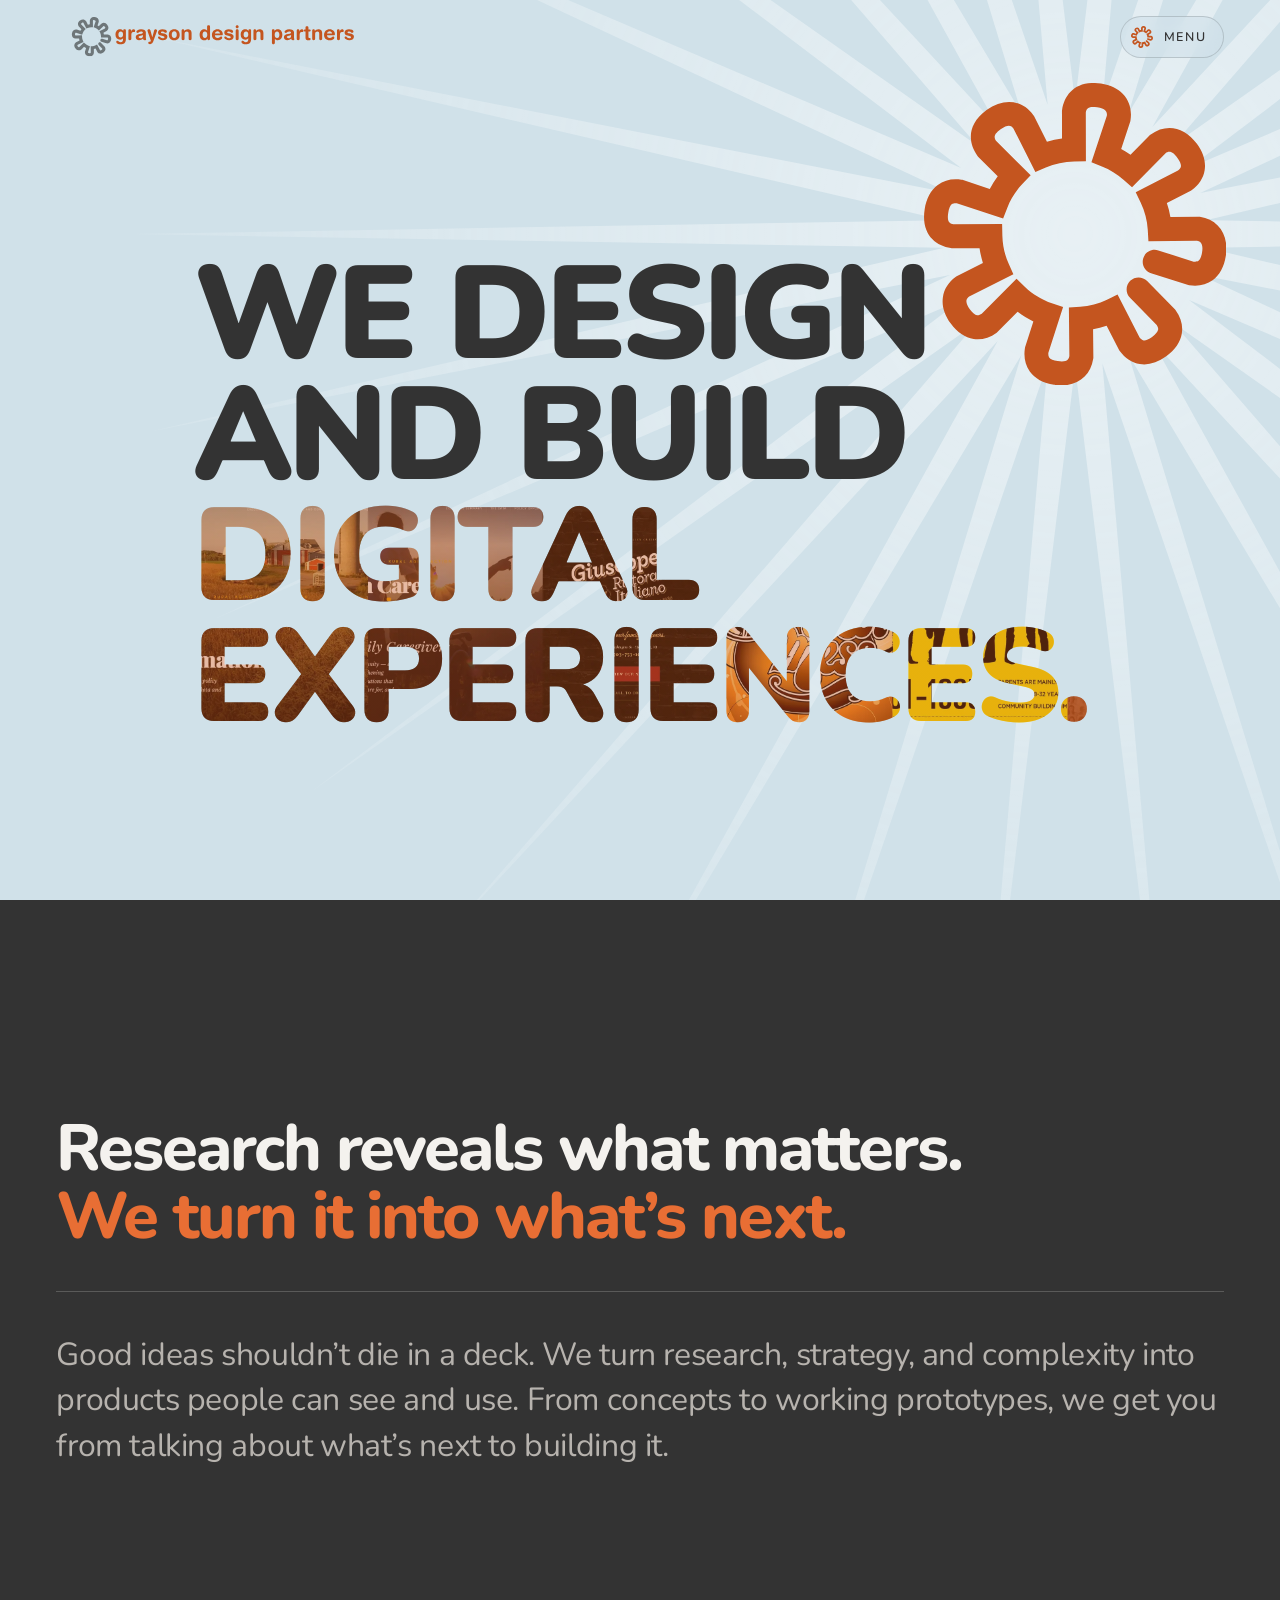
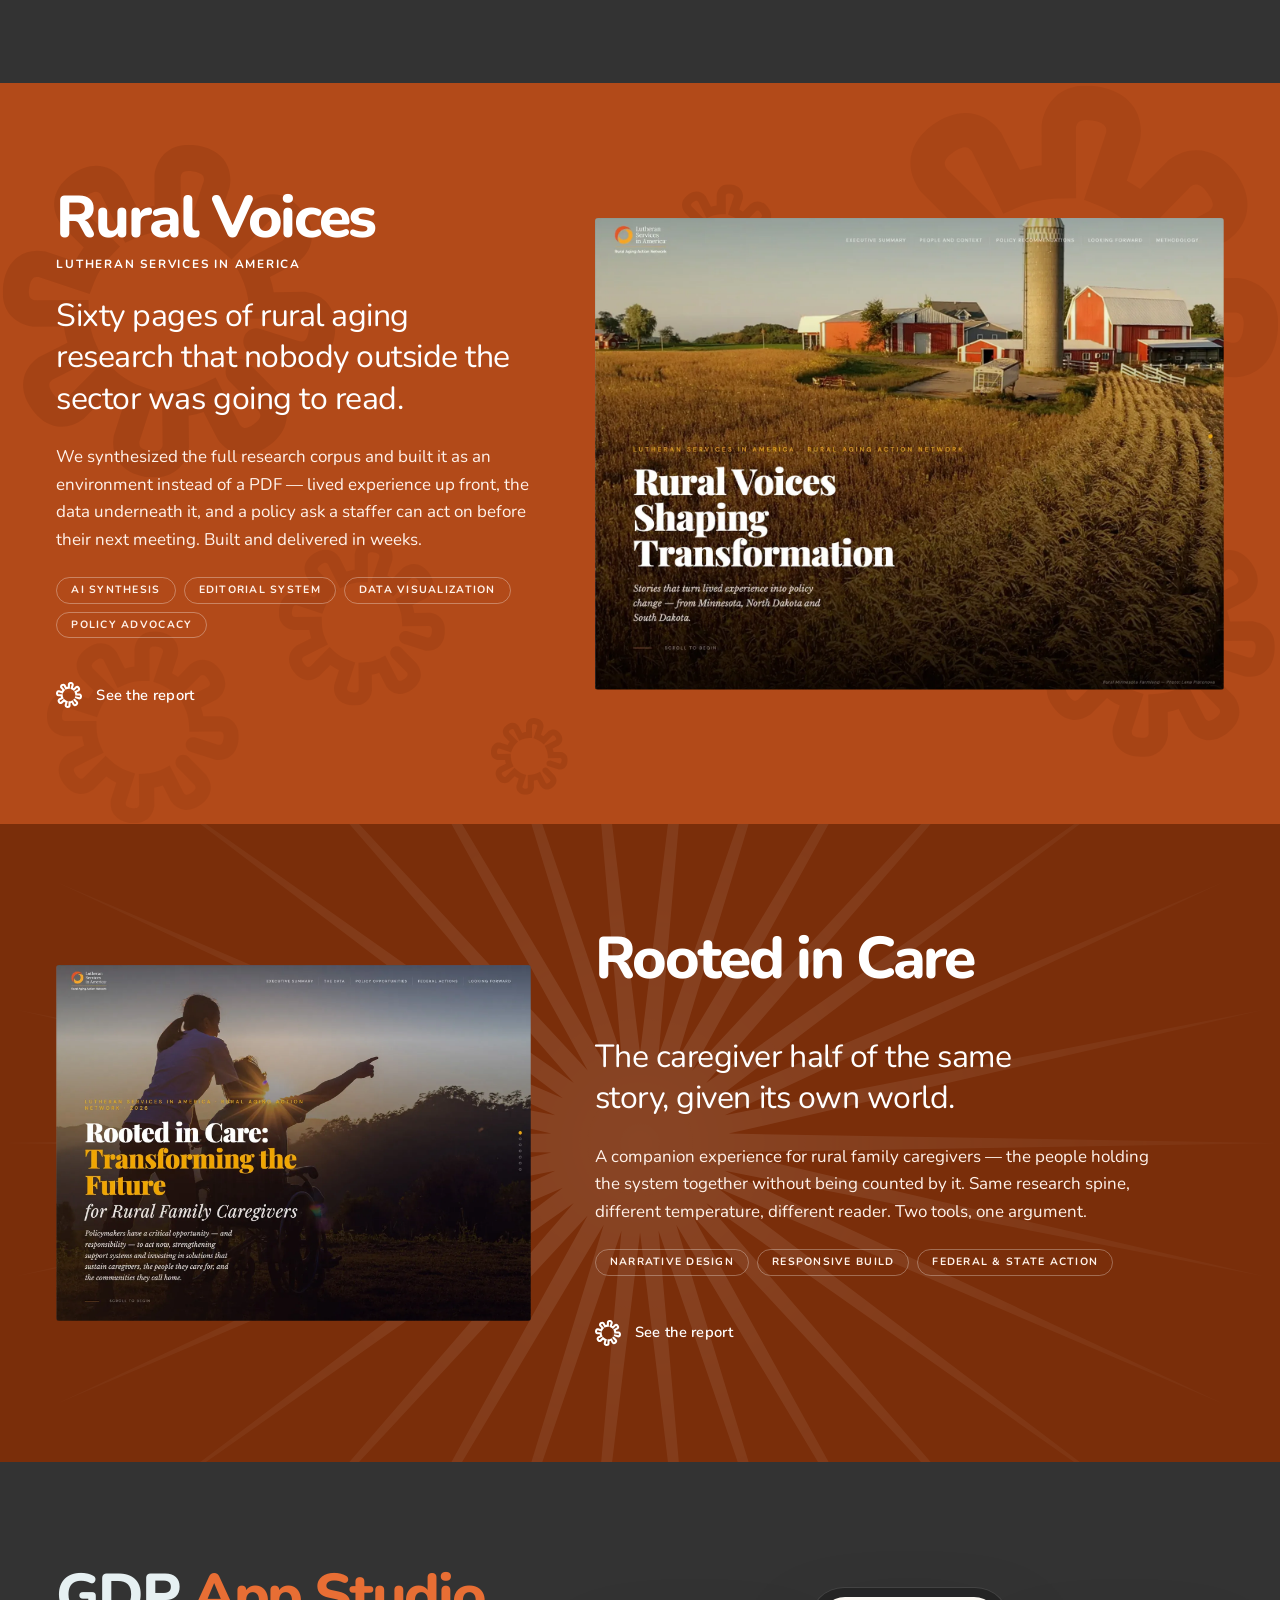
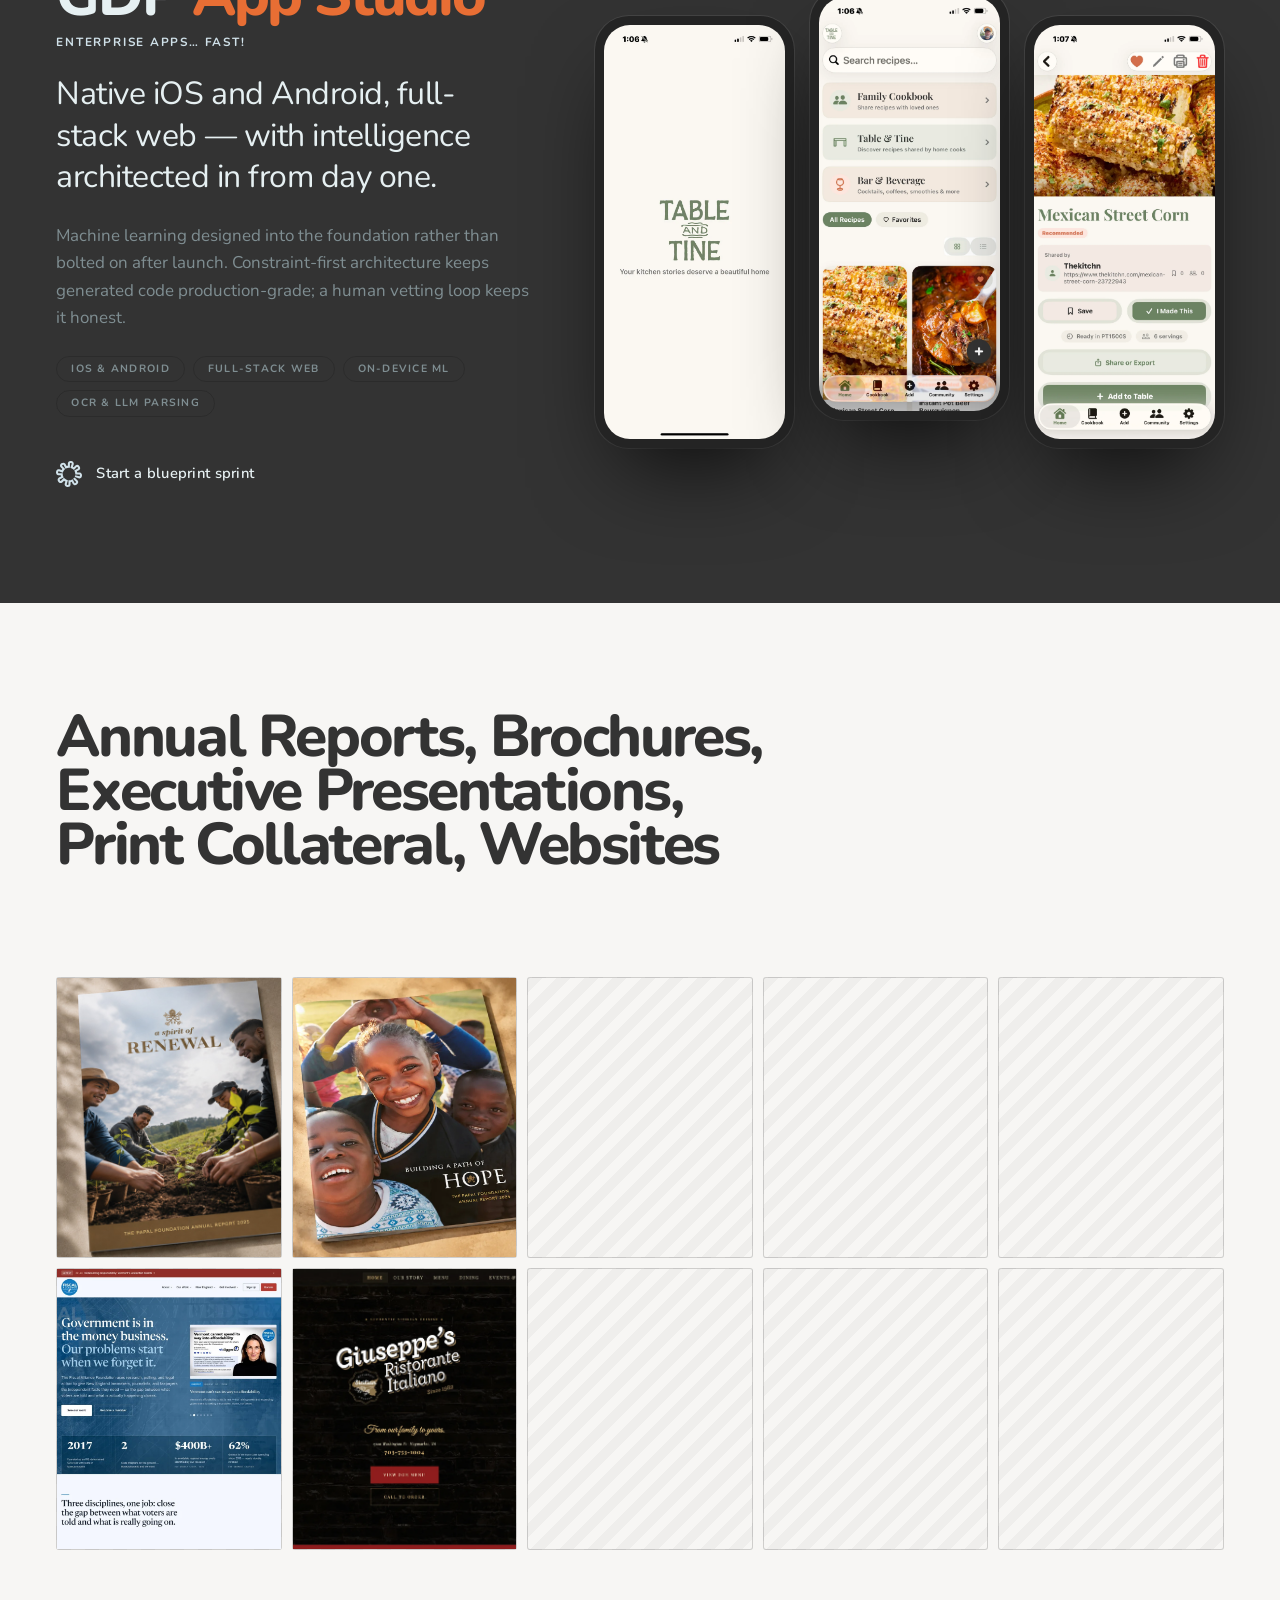
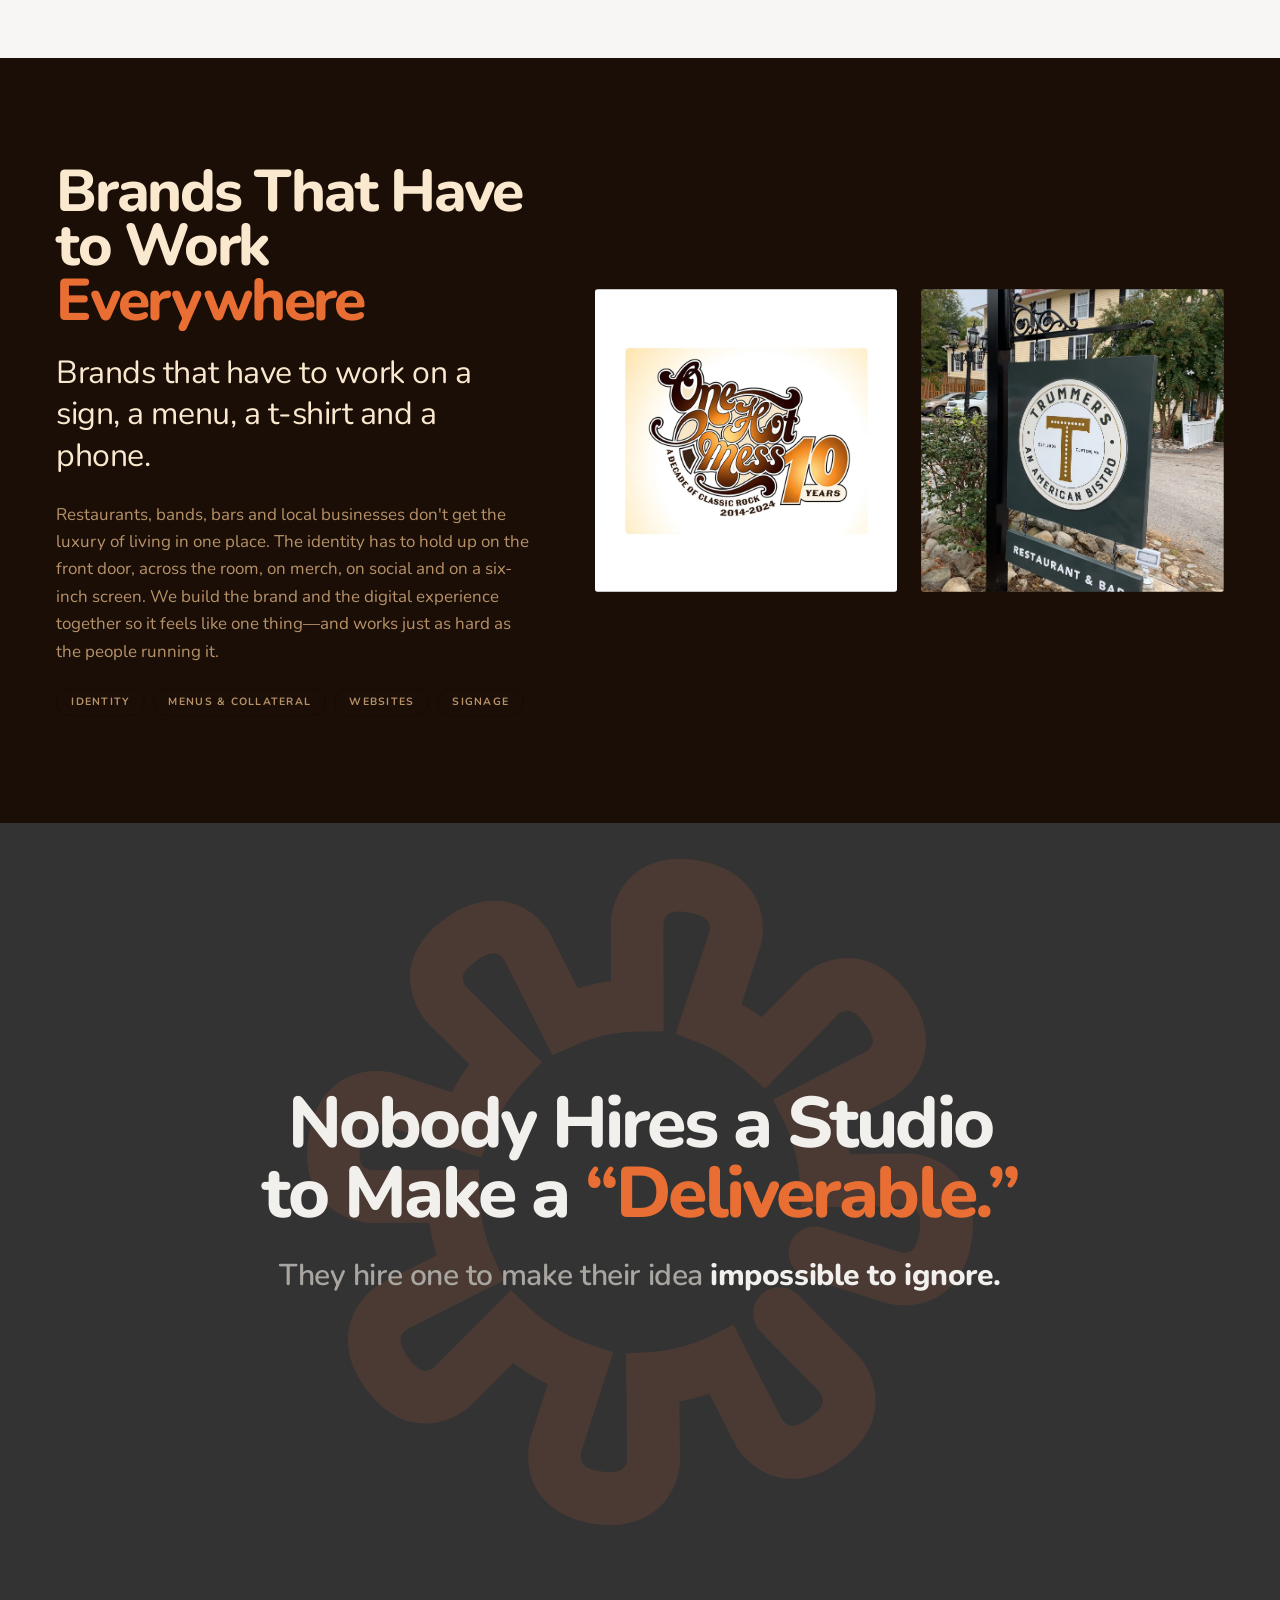
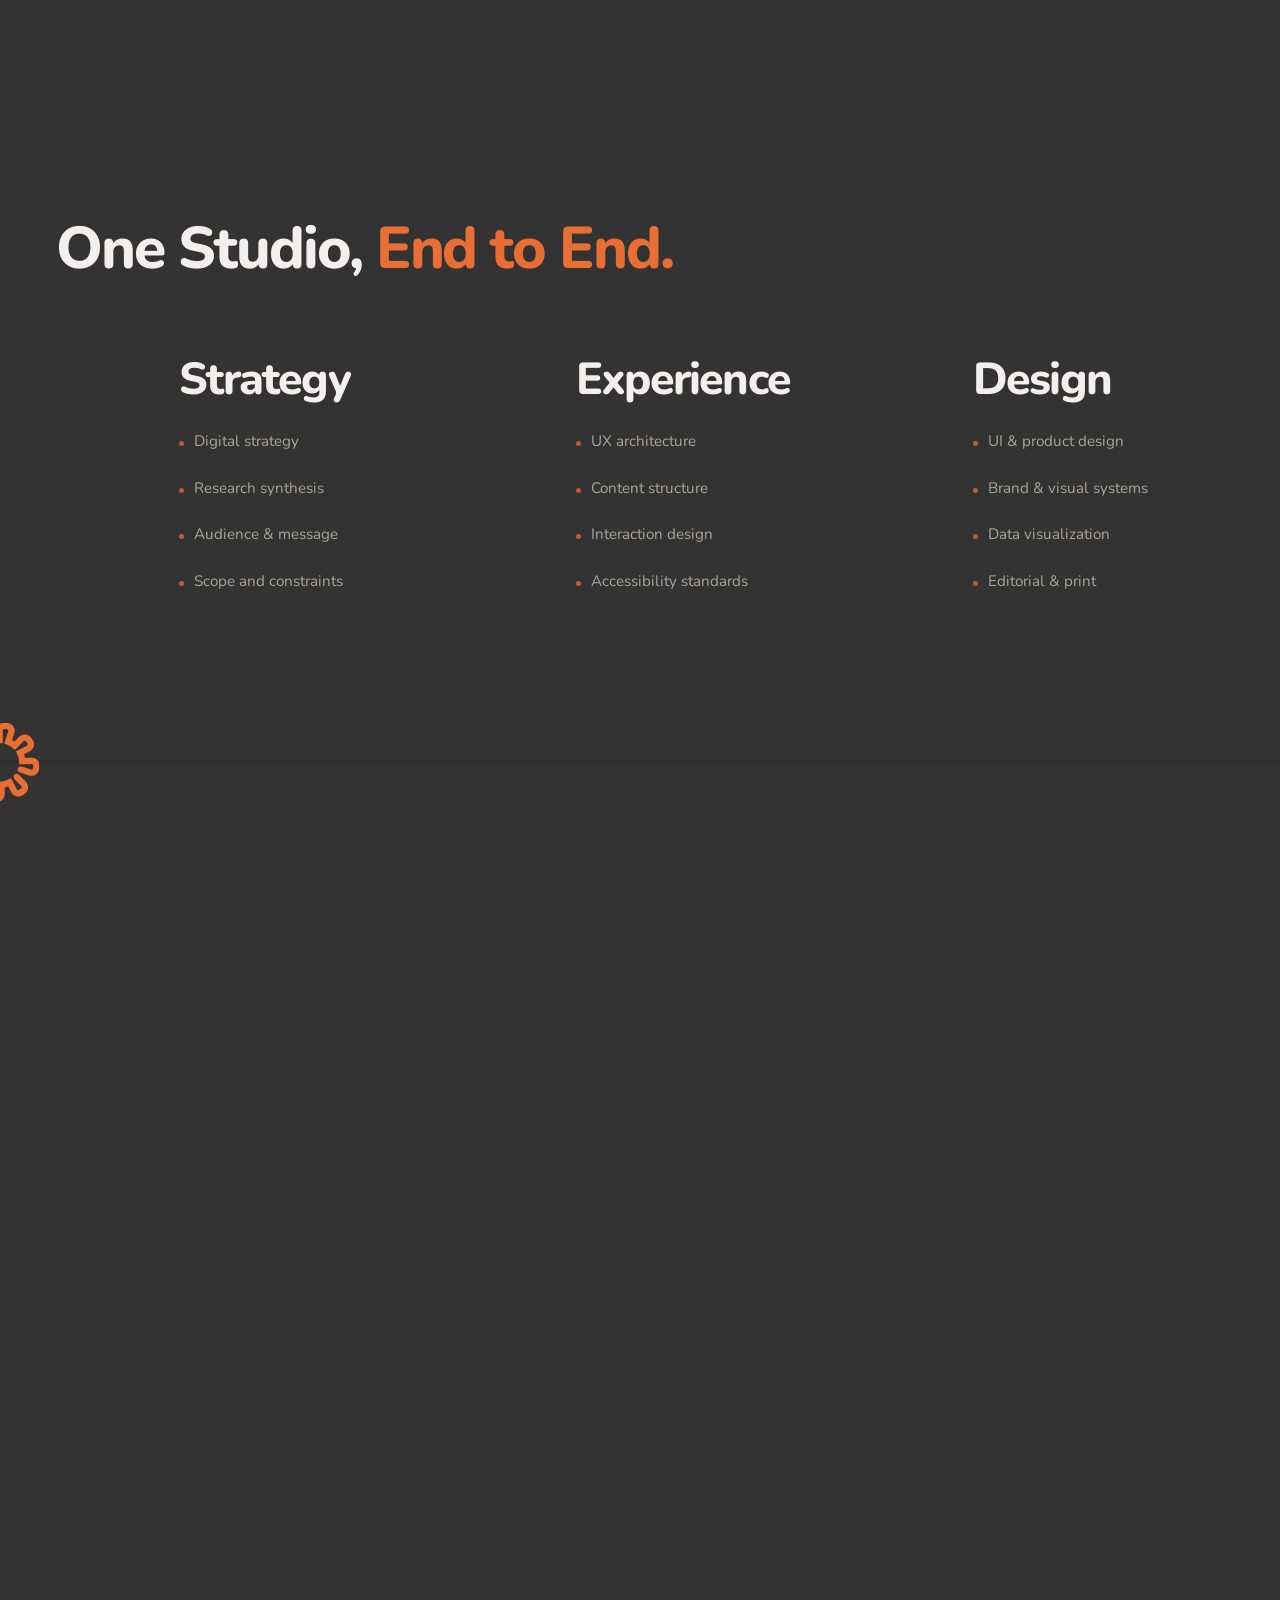
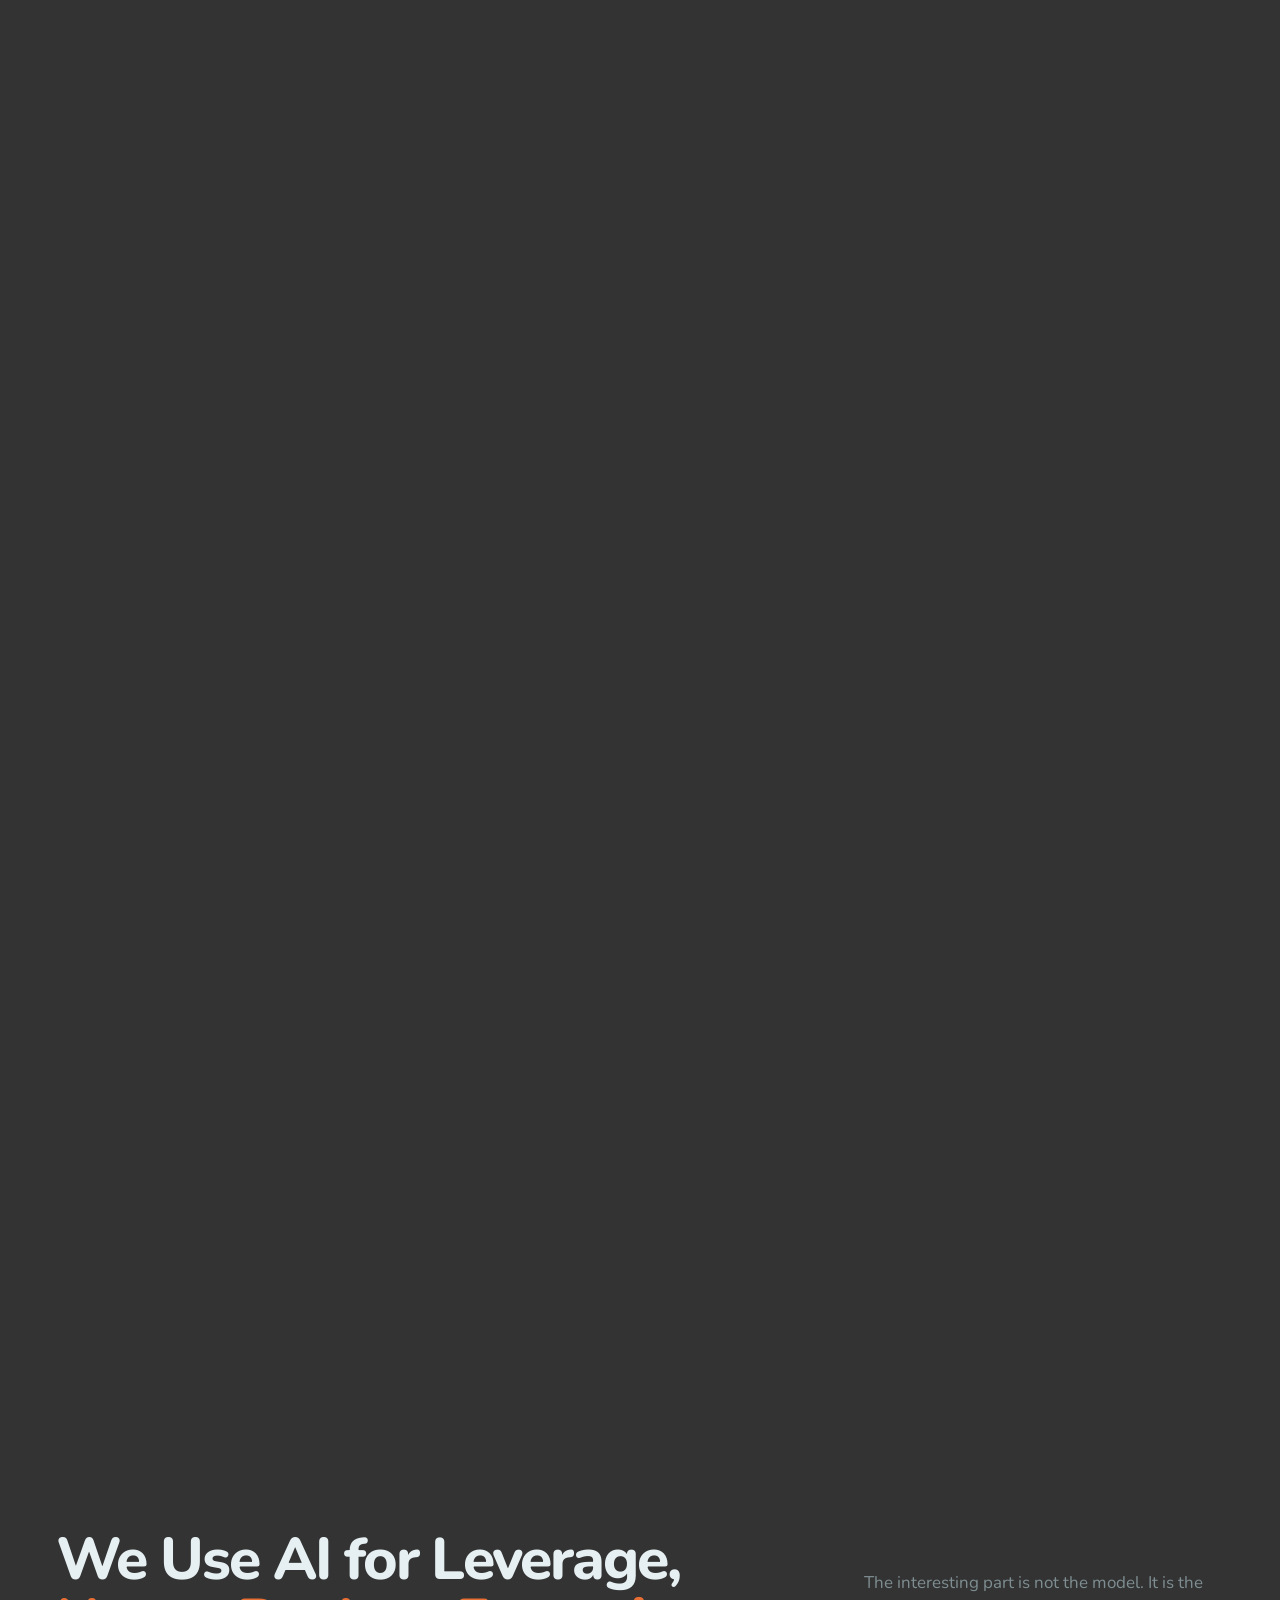
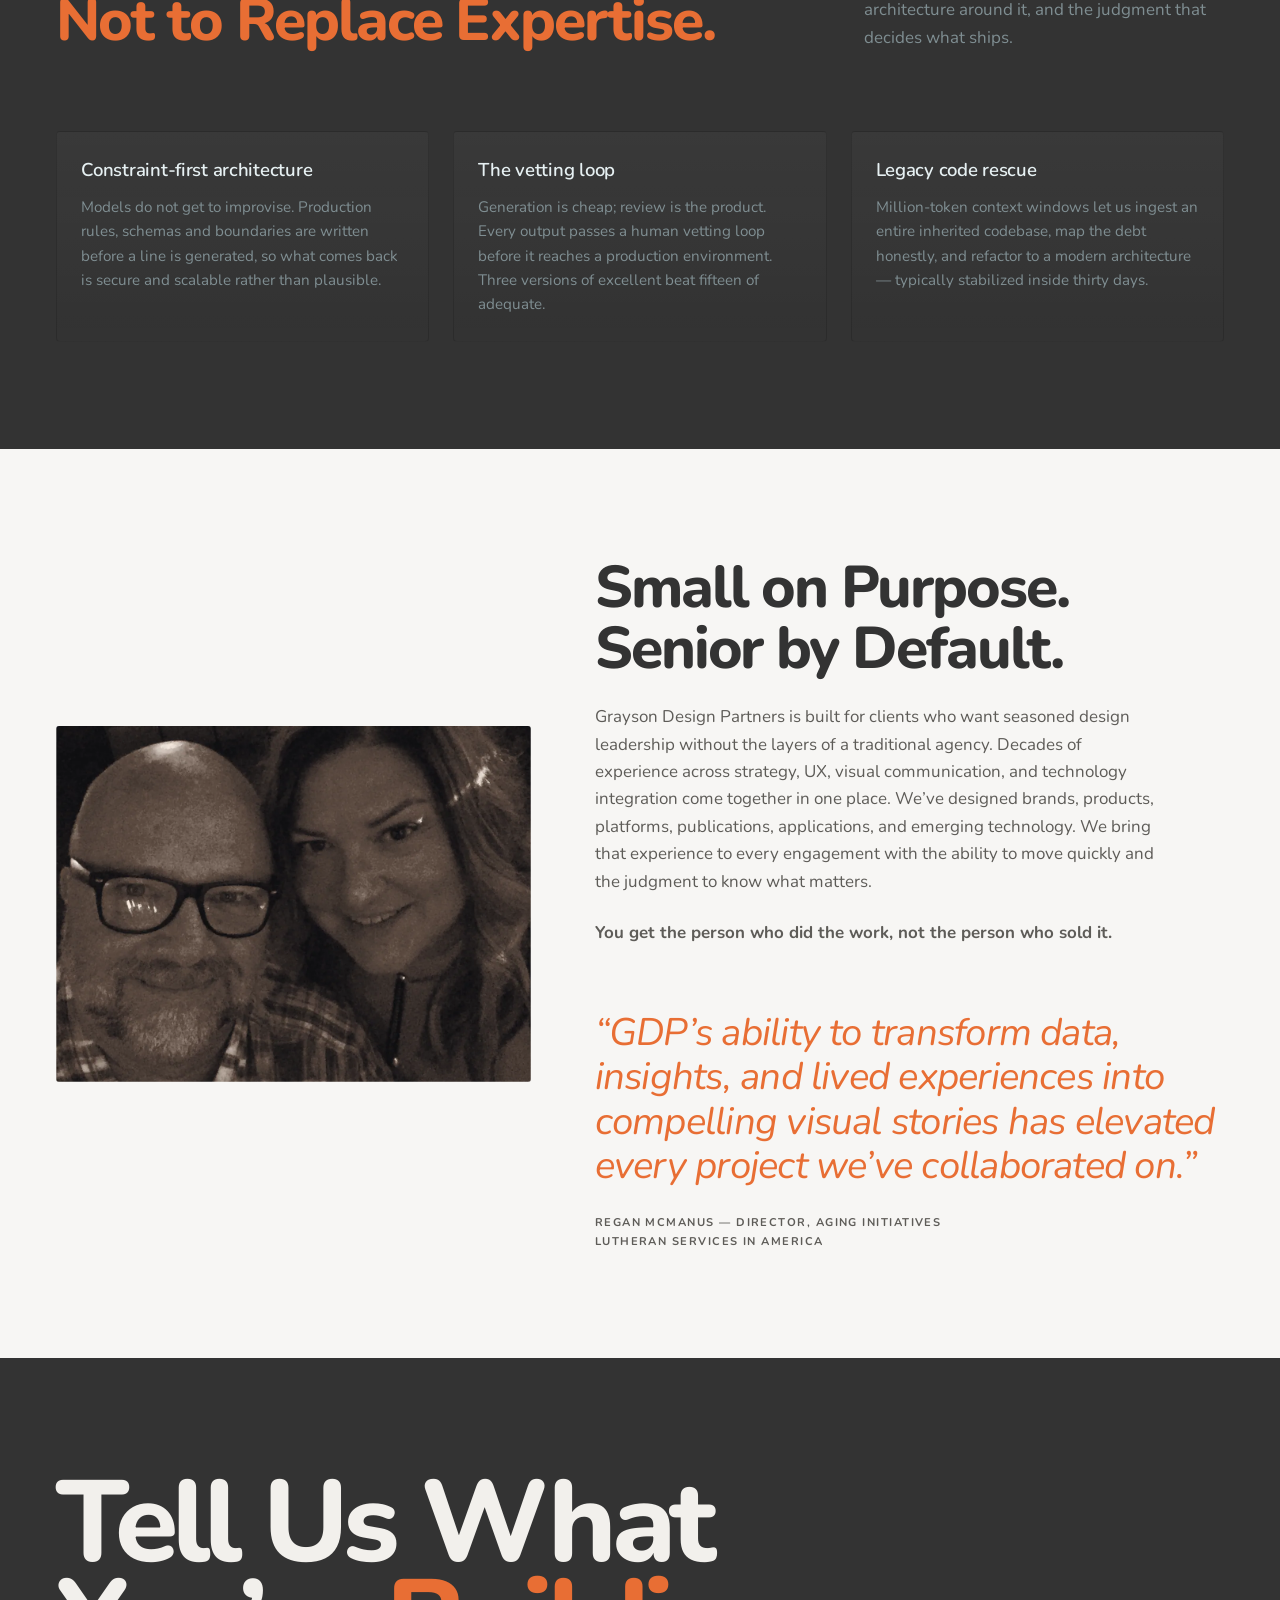
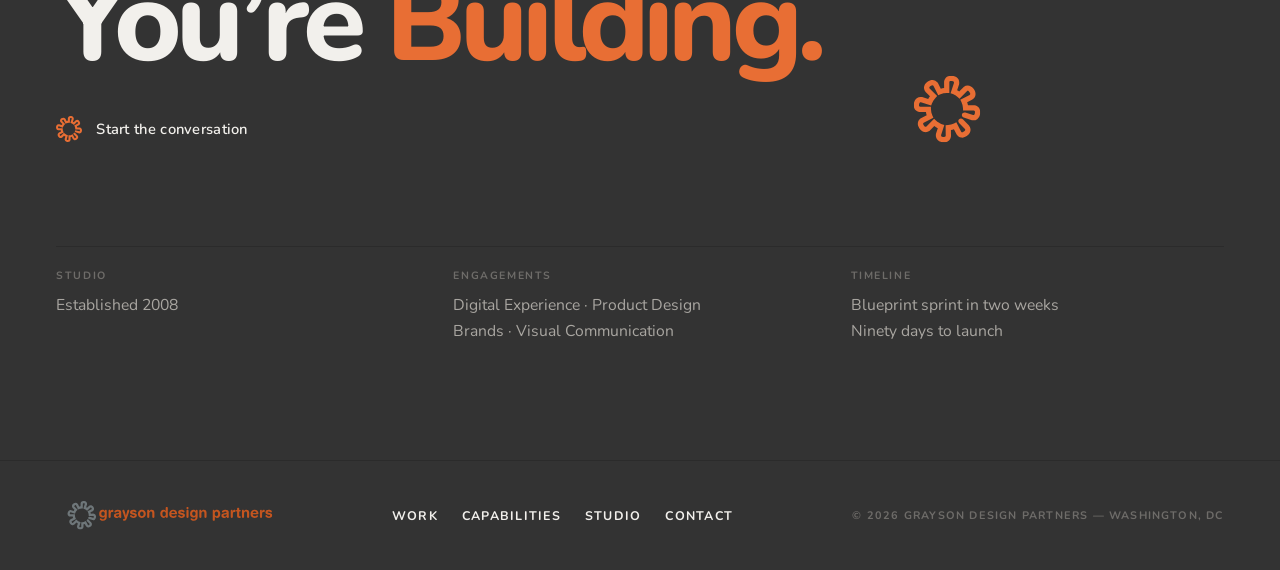
==== index.html @ 0848fdf6 "Copy change: 'Not for Guessing' -> 'Not to Replace Expertise'" ====
<!doctype html>
<html lang="en">
<head>
<meta charset="utf-8">
<meta name="viewport" content="width=device-width,initial-scale=1">
<title>Grayson Design Partners — Digital experiences, designed and built</title>
<meta name="description" content="Grayson Design Partners is a design and technology studio in Washington, DC. Digital reports, product design, and applications — research turned into things people use.">
<meta name="theme-color" content="#333333">
<meta name="robots" content="index,follow,max-image-preview:large">
<link rel="canonical" href="https://graysondp.com/">
<link rel="icon" href="svg/gdp-sun.svg" type="image/svg+xml">
<meta property="og:title" content="Grayson Design Partners">
<meta property="og:description" content="We design and build digital experiences. Washington, DC — since 2008.">
<meta property="og:type" content="website">
<meta property="og:url" content="https://graysondp.com/">
<meta property="og:site_name" content="Grayson Design Partners">
<meta property="og:locale" content="en_US">
<meta property="og:image" content="https://graysondp.com/img/og-1200x630.jpg">
<meta property="og:image:width" content="1200">
<meta property="og:image:height" content="630">
<meta property="og:image:alt" content="Grayson Design Partners — digital experiences, designed and built">
<meta name="twitter:card" content="summary_large_image">
<meta name="twitter:title" content="Grayson Design Partners">
<meta name="twitter:description" content="We design and build digital experiences. Washington, DC — since 2008.">
<meta name="twitter:image" content="https://graysondp.com/img/og-1200x630.jpg">
<!-- Google Analytics -->
<script async src="https://www.googletagmanager.com/gtag/js?id=G-GL7MQ8Y8G0"></script>
<script>
  window.dataLayer = window.dataLayer || [];
  function gtag(){dataLayer.push(arguments);}
  gtag('js', new Date());
  gtag('config', 'G-GL7MQ8Y8G0');
</script>
<!-- Structured data -->
<script type="application/ld+json">
{
  "@context": "https://schema.org",
  "@graph": [
    {
      "@type": "ProfessionalService",
      "@id": "https://graysondp.com/#organization",
      "name": "Grayson Design Partners",
      "url": "https://graysondp.com/",
      "logo": "https://graysondp.com/svg/gdp-sun.svg",
      "image": "https://graysondp.com/img/og-1200x630.jpg",
      "description": "Design and technology studio in Washington, DC. Brand development, digital experiences, websites, product and app design, and executive presentations.",
      "foundingDate": "2008",
      "email": "jon@graysondp.com",
      "address": {"@type":"PostalAddress","addressLocality":"Washington","addressRegion":"DC","addressCountry":"US"},
      "areaServed": {"@type":"Country","name":"United States"},
      "knowsAbout": ["brand development","visual communication","digital reports","product design","identity systems","web design","mobile apps","executive presentations","AI integration"],
      "slogan": "Digital experiences, designed and built"
    },
    {
      "@type": "WebSite",
      "@id": "https://graysondp.com/#website",
      "url": "https://graysondp.com/",
      "name": "Grayson Design Partners",
      "publisher": {"@id":"https://graysondp.com/#organization"},
      "inLanguage": "en"
    }
  ]
}
</script>
<link rel="preconnect" href="https://fonts.googleapis.com">
<link rel="preconnect" href="https://fonts.gstatic.com" crossorigin>
<link rel="preload" as="image" href="img/hero-strip.webp">
<link href="https://fonts.googleapis.com/css2?family=Nunito:ital,wght@0,300..1000;1,300..1000&display=swap" rel="stylesheet">
<link rel="stylesheet" href="css/site.css">
</head>
<body>
<a class="skip" href="#main">Skip to content</a>

<!-- the sun, defined once, used as mark, mask and shutter -->
<svg width="0" height="0" aria-hidden="true" focusable="false" style="position:absolute">
  <symbol id="sun" viewBox="0 0 80.79 80.79"><path fill="currentColor" d="M36.73,80.79c-.64,0-1.31-.05-2-.16-2.92-.45-5.1-1.64-6.46-3.53-1.23-1.71-1.68-3.87-1.31-6.26l.04-.25,2.22-6.9c-1.48-.71-2.89-1.57-4.21-2.55l-5.39,5.41-.2.15c-1.95,1.43-4.08,2.01-6.16,1.7-2.3-.35-4.35-1.73-6.1-4.12-1.74-2.38-2.45-4.76-2.11-7.06.31-2.14,1.51-4.02,3.47-5.45l.21-.16,7.01-3.53c-.4-1.29-.7-2.61-.9-3.95l-7.45.02-.25-.04c-4.05-.63-8-3.69-6.96-10.38.45-2.91,1.63-5.09,3.5-6.49,1.73-1.29,3.91-1.77,6.31-1.4l.26.04,7.32,2.42c.62-1.18,1.33-2.3,2.13-3.37l-5.25-5.23-.15-.2c-2.42-3.31-3.05-8.27,2.42-12.26,4.56-3.33,9.48-2.8,12.51,1.36l.16.21,3.46,6.87c1.31-.4,2.66-.7,4.03-.88l-.02-7.43.04-.25c.63-4.05,3.69-8,10.38-6.96,5.59.87,8.68,4.72,7.89,9.81l-.04.26-2.45,7.42c.86.46,1.7.98,2.5,1.54l5.19-5.29.21-.16c4.16-3.04,9-2.05,12.33,2.51,1.75,2.39,2.44,4.77,2.07,7.06-.33,2.08-1.54,3.93-3.5,5.35l-.2.15-6.4,3.28c.41,1.21.73,2.44.95,3.7l7.6-.08.26.04c5.09.79,7.81,4.91,6.94,10.5-.46,2.92-1.64,5.1-3.53,6.46-1.71,1.23-3.87,1.69-6.26,1.31l-.24-.04-9.94-3.17c-1.68-.54-2.61-2.34-2.08-4.02.54-1.68,2.34-2.61,4.02-2.07l9.43,3.01c.45.05.97.04,1.31-.21.43-.31.78-1.13.95-2.25.41-2.6-.53-3-1.36-3.15l-12.97.13-.18-3.04c-.15-2.53-.78-4.97-1.87-7.24l-1.35-2.81,11.3-5.8c.35-.28.71-.66.78-1.07.09-.53-.25-1.35-.92-2.27-1.55-2.13-2.49-1.74-3.18-1.27l-8.96,9.13-2.28-2.03c-1.71-1.52-3.65-2.72-5.76-3.55l-2.81-1.11,4.12-12.46c.11-.83.02-1.84-2.59-2.25-2.53-.39-2.87.46-3.03,1.38l.03,13.04-3.16.04c-2.63.04-5.18.59-7.56,1.64l-2.78,1.23-5.87-11.66c-.51-.66-1.29-1.31-3.42.24-2.07,1.51-1.71,2.35-1.17,3.12l9.2,9.16-2.17,2.27c-1.79,1.87-3.16,4.03-4.09,6.43l-1.1,2.84-12.4-4.09c-.42-.04-.93-.02-1.27.24-.46.34-.82,1.2-1,2.34-.39,2.53.46,2.87,1.38,3.03l13.02-.03.07,3.13c.06,2.61.63,5.13,1.69,7.49l1.25,2.79-11.81,5.95c-.33.27-.67.64-.73,1.06-.08.57.26,1.43.95,2.37.67.92,1.35,1.49,1.88,1.57.41.06.88-.17,1.26-.41l9.29-9.33,2.27,2.16c2.04,1.94,4.53,3.44,7.18,4.34l2.99,1.01-3.93,12.21c-.05.45-.03.97.21,1.31.31.43,1.13.78,2.25.95,2.6.41,3-.53,3.15-1.35l-.13-12.95,3.01-.2c2.51-.17,4.92-.82,7.17-1.91l2.82-1.38,5.89,11.48c.28.35.66.71,1.07.78.53.08,1.35-.25,2.27-.92.94-.68,1.53-1.4,1.62-1.96.07-.43-.15-.9-.39-1.26l-7.12-7.24c-1.24-1.26-1.22-3.29.04-4.53,1.26-1.24,3.29-1.22,4.53.04l7.47,7.6.14.19c1.43,1.96,2,4.12,1.65,6.25-.38,2.3-1.78,4.35-4.16,6.08-2.39,1.75-4.77,2.44-7.07,2.07-2.08-.34-3.93-1.54-5.35-3.5l-.15-.2-3.36-6.54c-1.18.41-2.39.73-3.62.96l.08,7.63-.04.26c-.69,4.46-3.95,7.1-8.5,7.1h0Z"/></symbol>
  <symbol id="gdplogo" viewBox="0 0 611.61 80.79"><path fill="var(--logo-sun)" d="M69.24,80.79c-.64,0-1.31-.05-2-.16-2.92-.45-5.1-1.64-6.46-3.53-1.23-1.71-1.68-3.87-1.31-6.26l.04-.25,2.22-6.9c-1.48-.71-2.89-1.57-4.21-2.55l-5.39,5.41-.2.15c-1.95,1.43-4.08,2.01-6.16,1.7-2.3-.35-4.35-1.73-6.1-4.12-1.74-2.38-2.45-4.76-2.11-7.06.31-2.14,1.51-4.02,3.47-5.45l.21-.16,7.01-3.53c-.4-1.29-.7-2.61-.9-3.95l-7.45.02-.25-.04c-4.05-.63-8-3.69-6.96-10.38.45-2.91,1.63-5.09,3.5-6.49,1.73-1.29,3.91-1.77,6.31-1.4l.26.04,7.32,2.42c.62-1.18,1.33-2.3,2.13-3.37l-5.25-5.23-.15-.2c-2.42-3.31-3.05-8.27,2.42-12.26,4.56-3.33,9.48-2.8,12.51,1.36l.16.21,3.46,6.87c1.31-.4,2.66-.7,4.03-.88l-.02-7.43.04-.25c.63-4.05,3.69-8,10.38-6.96,5.59.87,8.68,4.72,7.89,9.81l-.04.26-2.45,7.42c.86.46,1.7.98,2.5,1.54l5.19-5.29.21-.16c4.16-3.04,9-2.05,12.33,2.51,1.75,2.39,2.44,4.77,2.07,7.06-.33,2.08-1.54,3.93-3.5,5.35l-.2.15-6.4,3.28c.41,1.21.73,2.44.95,3.7l7.6-.08.26.04c5.09.79,7.81,4.91,6.94,10.5-.46,2.92-1.64,5.1-3.53,6.46-1.71,1.23-3.87,1.69-6.26,1.31l-.24-.04-9.94-3.17c-1.68-.54-2.61-2.34-2.08-4.02.54-1.68,2.34-2.61,4.02-2.07l9.43,3.01c.45.05.97.04,1.31-.21.43-.31.78-1.13.95-2.25.41-2.6-.53-3-1.36-3.15l-12.97.13-.18-3.04c-.15-2.53-.78-4.97-1.87-7.24l-1.35-2.81,11.3-5.8c.35-.28.71-.66.78-1.07.09-.53-.25-1.35-.92-2.27-1.55-2.13-2.49-1.74-3.18-1.27l-8.96,9.13-2.28-2.03c-1.71-1.52-3.65-2.72-5.76-3.55l-2.81-1.11,4.12-12.46c.11-.83.02-1.84-2.59-2.25-2.53-.39-2.87.46-3.03,1.38l.03,13.04-3.16.04c-2.63.04-5.18.59-7.56,1.64l-2.78,1.23-5.87-11.66c-.51-.66-1.29-1.31-3.42.24-2.07,1.51-1.71,2.35-1.17,3.12l9.2,9.16-2.17,2.27c-1.79,1.87-3.16,4.03-4.09,6.43l-1.1,2.84-12.4-4.09c-.42-.04-.93-.02-1.27.24-.46.34-.82,1.2-1,2.34-.39,2.53.46,2.87,1.38,3.03l13.02-.03.07,3.13c.06,2.61.63,5.13,1.69,7.49l1.25,2.79-11.81,5.95c-.33.27-.67.64-.73,1.06-.08.57.26,1.43.95,2.37.67.92,1.35,1.49,1.88,1.57.41.06.88-.17,1.26-.41l9.29-9.33,2.27,2.16c2.04,1.94,4.53,3.44,7.18,4.34l2.99,1.01-3.93,12.21c-.05.45-.03.97.21,1.31.31.43,1.13.78,2.25.95,2.6.41,3-.53,3.15-1.35l-.13-12.95,3.01-.2c2.51-.17,4.92-.82,7.17-1.91l2.82-1.38,5.89,11.48c.28.35.66.71,1.07.78.53.08,1.35-.25,2.27-.92.94-.68,1.53-1.4,1.62-1.96.07-.43-.15-.9-.39-1.26l-7.12-7.24c-1.24-1.26-1.22-3.29.04-4.53,1.26-1.24,3.29-1.22,4.53.04l7.47,7.6.14.19c1.43,1.96,2,4.12,1.65,6.25-.38,2.3-1.78,4.35-4.16,6.08-2.39,1.75-4.77,2.44-7.07,2.07-2.08-.34-3.93-1.54-5.35-3.5l-.15-.2-3.36-6.54c-1.18.41-2.39.73-3.62.96l.08,7.63-.04.26c-.69,4.46-3.95,7.1-8.5,7.1h0Z"/><path fill="var(--logo-word)" d="M592.3,31.78c0,4.05,2.73,5.5,6.24,6.37l3.56.87c2.15.54,3.48.79,3.48,2.32,0,1.24-1.37,2.19-3.52,2.19-4.47,0-4.72-3.73-7.32-3.73-1.69,0-2.44,1.2-2.44,2.53,0,2.98,4.54,5.41,10,5.41,4.55,0,9.3-2.27,9.3-7.19,0-4.22-4.09-5.67-7.52-6.45l-2.52-.58c-1.86-.41-3.23-.75-3.23-2.15,0-1.28,1.36-1.86,3.48-1.86,3.81,0,3.89,2.77,6.24,2.77,1.57,0,2.52-1.24,2.52-2.64,0-2.77-4.63-4.58-9.22-4.58-4.18,0-9.05,1.82-9.05,6.74M576.75,44.73c0,1.62.66,3.02,3.02,3.02s3.01-1.4,3.01-3.02v-7.03c0-5,1.32-6.7,3.77-6.7h1.07c1.49,0,2.98-.79,2.98-3.02,0-1.7-1.4-2.93-3.31-2.93-2.94,0-4.3,2.6-5.01,5.12h-.08v-2.31c0-1.82-1.2-2.81-2.73-2.81s-2.72.99-2.72,2.81v16.87ZM556.24,34.06c.66-2.94,2.48-4.8,5.5-4.8,2.69,0,4.76,2.03,5.09,4.8h-10.59ZM569.89,37.53c2.03,0,2.64-.54,2.64-2.6,0-4.96-3.97-9.88-10.91-9.88s-11.41,4.71-11.41,11.74c0,5.25,3.18,10.96,11.62,10.96,3.64,0,9.47-1.69,9.47-5.33,0-1.12-1.03-2.36-2.48-2.36-2.44,0-2.44,2.98-6.99,2.98-3.52,0-5.59-2.32-5.59-5.51h13.65ZM525.85,44.73c0,1.62.66,3.02,3.01,3.02s3.02-1.4,3.02-3.02v-9.97c0-3.02,2.48-4.76,4.59-4.76,2.6,0,3.81,1.74,3.81,4.18v10.54c0,1.62.66,3.02,3.01,3.02s3.02-1.4,3.02-3.02v-11.74c0-6.12-3.97-7.93-7.61-7.93-3.43,0-5.63,1.57-7.32,3.8h-.08v-.79c0-1.82-.83-3.02-2.72-3.02s-2.73,1.2-2.73,3.02v16.66ZM512.12,42.38c0,3.55,1.82,5.37,6.2,5.37,2.9,0,4.38-.95,4.38-2.68,0-1.28-.79-2.02-2.11-2.02h-.87c-1.07,0-1.57-.5-1.57-1.41v-12.08h1.82c1.78,0,2.73-.54,2.73-1.98s-.95-1.98-2.73-1.98h-1.82v-3.68c0-1.98-1.2-3.02-3.02-3.02s-3.02,1.04-3.02,3.02v3.68h-1.03c-1.7,0-2.4.66-2.4,1.98s.7,1.98,2.4,1.98h1.03v12.83ZM494.04,44.73c0,1.62.66,3.02,3.02,3.02s3.01-1.4,3.01-3.02v-7.03c0-5,1.32-6.7,3.76-6.7h1.08c1.49,0,2.98-.79,2.98-3.02,0-1.7-1.4-2.93-3.3-2.93-2.94,0-4.3,2.6-5.01,5.12h-.08v-2.31c0-1.82-1.2-2.81-2.73-2.81s-2.72.99-2.72,2.81v16.87ZM482.47,39.39c0,2.24-2.03,4.39-5.34,4.39-2.07,0-3.35-1.12-3.35-2.48,0-1.82,1.37-2.61,3.89-2.98l2.19-.33c.7-.12,1.94-.33,2.61-.95v2.36ZM488.5,31.25c0-4.34-4.01-6.2-9.8-6.2-6.2,0-9.59,3.06-9.59,5.45,0,1.24,1.03,2.32,2.56,2.32,2.4,0,2.52-3.31,6.99-3.31,2.03,0,3.81.74,3.81,2.48s-1.16,2.07-2.61,2.24l-3.68.41c-4.63.54-8.43,1.94-8.43,6.95,0,3.8,3.39,6.15,6.82,6.15,3.19,0,5.92-.91,8.28-3.51.08,1.86.95,3.51,3.55,3.51,1.44,0,2.72-.95,2.72-2.31,0-.95-.62-1.53-.62-4.05v-10.13ZM458.52,36.33c0,2.81-.95,6.7-4.8,6.7-3.68.04-4.84-3.6-4.84-6.7,0-3.44,1.33-6.58,4.84-6.58,3.23.08,4.8,3.02,4.8,6.58M443.18,52.75c0,1.99,1.2,3.02,3.02,3.02s3.01-1.03,3.01-3.02v-8.06h.08c1.12,1.95,3.19,3.06,5.96,3.06,6.37,0,9.3-5.41,9.3-11.2,0-7.82-4.42-11.49-9.47-11.49-2.94,0-5.38,1.24-6.37,3.8h-.08v-.95c0-1.86-.95-2.85-2.73-2.85s-2.72.99-2.72,2.85v24.85ZM405.25,44.73c0,1.62.66,3.02,3.02,3.02s3.02-1.4,3.02-3.02v-9.97c0-3.02,2.48-4.76,4.59-4.76,2.61,0,3.81,1.74,3.81,4.18v10.54c0,1.62.66,3.02,3.01,3.02s3.02-1.4,3.02-3.02v-11.74c0-6.12-3.96-7.93-7.6-7.93-3.44,0-5.63,1.57-7.32,3.8h-.08v-.79c0-1.82-.83-3.02-2.73-3.02s-2.73,1.2-2.73,3.02v16.66ZM400.45,27.9c0-1.86-.87-2.85-2.73-2.85s-2.73.99-2.73,2.85v.75h-.08c-1.12-2.23-3.43-3.59-6.37-3.59-5.08,0-9.47,3.67-9.47,11.49,0,5.96,3.31,10.09,9.67,10.09,2.4,0,4.76-1.32,5.83-2.89h.08v1.24c0,4.76-1.49,6.62-5.17,6.62-3.39,0-3.89-3.1-6.41-3.1-1.32,0-2.48,1.08-2.48,2.57,0,2.93,4.5,5,9.1,5,6.29,0,10.75-3.35,10.75-10.62v-17.54ZM385.11,36.33c0-3.72,1.2-6.58,5.09-6.58,2.81,0,4.47,1.95,4.47,6.33s-2.07,6.08-4.76,6.08c-3.43,0-4.8-3.06-4.8-5.83M368.7,19.88c0,1.73,1.41,3.14,3.14,3.14s3.14-1.41,3.14-3.14-1.4-3.14-3.14-3.14-3.14,1.4-3.14,3.14M368.82,44.73c0,1.62.66,3.02,3.02,3.02s3.02-1.4,3.02-3.02v-16.66c0-1.61-.66-3.02-3.02-3.02s-3.02,1.41-3.02,3.02v16.66ZM345.33,31.78c0,4.05,2.73,5.5,6.24,6.37l3.56.87c2.15.54,3.47.79,3.47,2.32,0,1.24-1.36,2.19-3.52,2.19-4.47,0-4.72-3.73-7.32-3.73-1.7,0-2.44,1.2-2.44,2.53,0,2.98,4.54,5.41,10.01,5.41,4.55,0,9.3-2.27,9.3-7.19,0-4.22-4.09-5.67-7.52-6.45l-2.53-.58c-1.86-.41-3.22-.75-3.22-2.15,0-1.28,1.36-1.86,3.47-1.86,3.81,0,3.89,2.77,6.25,2.77,1.57,0,2.52-1.24,2.52-2.64,0-2.77-4.63-4.58-9.22-4.58-4.18,0-9.05,1.82-9.05,6.74M326.1,34.06c.66-2.94,2.48-4.8,5.5-4.8,2.68,0,4.75,2.03,5.08,4.8h-10.59ZM339.74,37.53c2.03,0,2.64-.54,2.64-2.6,0-4.96-3.96-9.88-10.91-9.88s-11.41,4.71-11.41,11.74c0,5.25,3.18,10.96,11.62,10.96,3.64,0,9.47-1.69,9.47-5.33,0-1.12-1.04-2.36-2.48-2.36-2.44,0-2.44,2.98-6.99,2.98-3.52,0-5.59-2.32-5.59-5.51h13.65ZM300.83,36.46c0-2.81.95-6.7,4.8-6.7,3.68-.04,4.84,3.6,4.84,6.7,0,3.43-1.32,6.58-4.84,6.58-3.23-.08-4.8-3.02-4.8-6.58M316.17,19.92c0-1.99-1.2-3.02-3.02-3.02s-3.02,1.04-3.02,3.02v8.19h-.08c-1.2-1.94-3.27-3.06-5.96-3.06-6.37,0-9.3,5.41-9.3,11.2,0,7.82,4.42,11.49,9.47,11.49,2.94,0,5.38-1.24,6.37-3.8h.08v.95c0,1.86.95,2.85,2.73,2.85s2.72-.99,2.72-2.85v-24.98ZM257.78,44.73c0,1.62.66,3.02,3.02,3.02s3.02-1.4,3.02-3.02v-9.97c0-3.02,2.48-4.76,4.59-4.76,2.61,0,3.81,1.74,3.81,4.18v10.54c0,1.62.66,3.02,3.02,3.02s3.02-1.4,3.02-3.02v-11.74c0-6.12-3.97-7.93-7.6-7.93-3.44,0-5.63,1.57-7.33,3.8h-.08v-.79c0-1.82-.83-3.02-2.73-3.02s-2.73,1.2-2.73,3.02v16.66ZM231.56,36.37c0,6.04,2.94,11.37,11.17,11.37s11.16-5.33,11.16-11.37c0-6.37-3.88-11.33-11.16-11.33s-11.17,4.96-11.17,11.33M237.6,36.37c0-3.93,1.62-6.87,5.13-6.87s5.13,2.94,5.13,6.87c0,3.68-1.53,6.91-5.13,6.91s-5.13-3.23-5.13-6.91M209.32,31.78c0,4.05,2.72,5.5,6.24,6.37l3.56.87c2.15.54,3.48.79,3.48,2.32,0,1.24-1.37,2.19-3.52,2.19-4.47,0-4.72-3.73-7.32-3.73-1.69,0-2.44,1.2-2.44,2.53,0,2.98,4.54,5.41,10.01,5.41,4.55,0,9.3-2.27,9.3-7.19,0-4.22-4.09-5.67-7.52-6.45l-2.52-.58c-1.86-.41-3.23-.75-3.23-2.15,0-1.28,1.37-1.86,3.48-1.86,3.81,0,3.89,2.77,6.24,2.77,1.57,0,2.52-1.24,2.52-2.64,0-2.77-4.62-4.58-9.22-4.58-4.18,0-9.05,1.82-9.05,6.74M193.72,27.32c-.37-1.36-1.49-2.27-3.1-2.27s-2.93,1.24-2.93,2.9c0,.7.25,1.36.75,2.81l6.28,17.91c-.45,1.86-1.32,1.9-2.11,1.9h-.62c-1.61,0-2.77.83-2.77,2.44,0,1.45,1.12,2.77,3.8,2.77,3.81,0,5.46-2.15,6.91-6.28l6.98-19.81c.29-.79.46-1.41.46-1.9,0-.75-.7-2.73-3.1-2.73-1.65,0-2.48,1.16-2.89,2.69l-3.68,13.69h-.08l-3.89-14.1ZM178.34,39.39c0,2.24-2.03,4.39-5.34,4.39-2.07,0-3.35-1.12-3.35-2.48,0-1.82,1.37-2.61,3.89-2.98l2.19-.33c.7-.12,1.95-.33,2.61-.95v2.36ZM184.37,31.25c0-4.34-4.01-6.2-9.8-6.2-6.2,0-9.59,3.06-9.59,5.45,0,1.24,1.03,2.32,2.56,2.32,2.4,0,2.52-3.31,6.99-3.31,2.03,0,3.81.74,3.81,2.48s-1.16,2.07-2.61,2.24l-3.68.41c-4.63.54-8.43,1.94-8.43,6.95,0,3.8,3.39,6.15,6.82,6.15,3.19,0,5.91-.91,8.28-3.51.08,1.86.95,3.51,3.55,3.51,1.44,0,2.73-.95,2.73-2.31,0-.95-.62-1.53-.62-4.05v-10.13ZM148.56,44.73c0,1.62.66,3.02,3.01,3.02s3.02-1.4,3.02-3.02v-7.03c0-5,1.32-6.7,3.76-6.7h1.08c1.49,0,2.98-.79,2.98-3.02,0-1.7-1.41-2.93-3.31-2.93-2.94,0-4.3,2.6-5,5.12h-.08v-2.31c0-1.82-1.2-2.81-2.72-2.81s-2.72.99-2.72,2.81v16.87ZM143.42,27.9c0-1.86-.87-2.85-2.72-2.85s-2.72.99-2.72,2.85v.75h-.08c-1.12-2.23-3.44-3.59-6.37-3.59-5.09,0-9.47,3.67-9.47,11.49,0,5.96,3.31,10.09,9.67,10.09,2.4,0,4.76-1.32,5.83-2.89h.08v1.24c0,4.76-1.49,6.62-5.17,6.62-3.39,0-3.89-3.1-6.41-3.1-1.32,0-2.48,1.08-2.48,2.57,0,2.93,4.5,5,9.1,5,6.29,0,10.75-3.35,10.75-10.62v-17.54ZM128.08,36.33c0-3.72,1.2-6.58,5.09-6.58,2.81,0,4.47,1.95,4.47,6.33s-2.07,6.08-4.76,6.08c-3.44,0-4.8-3.06-4.8-5.83"/></symbol>
  <symbol id="gdpburst" viewBox="0 0 143.95 143.85"><defs><radialGradient id="burstGrad" cx="71.98" cy="71.93" fx="71.98" fy="71.93" r="71.95" gradientUnits="userSpaceOnUse"><stop offset="0" stop-color="#fff" stop-opacity=".85"/><stop offset="1" stop-color="#fff" stop-opacity=".18"/></radialGradient></defs><polygon fill="url(#burstGrad)" points="79.5 0 71.98 61.86 64.45 0 69.89 62.08 49.73 3.14 67.9 62.73 35.99 9.29 66.09 63.78 23.81 18.18 64.53 65.19 13.75 29.42 63.3 66.89 6.22 42.51 62.45 68.81 1.57 56.89 62.01 70.87 0 71.93 62.01 72.98 1.57 86.96 62.45 75.04 6.22 101.34 63.3 76.96 13.75 114.44 64.53 78.66 23.81 125.67 66.09 80.07 35.99 134.56 67.9 81.12 49.73 140.71 69.89 81.78 64.45 143.85 71.98 82 79.5 143.85 74.06 81.78 94.22 140.71 76.05 81.12 107.97 134.56 77.87 80.07 120.14 125.67 79.42 78.66 130.21 114.44 80.66 76.96 137.73 101.34 81.51 75.04 142.38 86.96 81.94 72.98 143.95 71.93 81.94 70.87 142.38 56.89 81.51 68.81 137.73 42.51 80.66 66.89 130.21 29.42 79.42 65.19 120.14 18.18 77.87 63.78 107.97 9.29 76.05 62.73 94.22 3.14 74.06 62.08 79.5 0"/></symbol>
</svg>

<header class="chrome" id="chrome">
  <a class="brand" href="#top" aria-label="Grayson Design Partners, home">
    <svg class="brand__logo" role="img" aria-hidden="true"><use href="#gdplogo"/></svg>
  </a>
  <div class="chrome__right">
    <span class="chrome__now" id="now" aria-hidden="true"></span>
    <button class="trigger" id="trigger" aria-expanded="false" aria-controls="menu">
      <svg class="trigger__sun" aria-hidden="true"><use href="#sun"/></svg>
      <span class="trigger__label" id="triggerLabel">Menu</span>
    </button>
  </div>
</header>

<!-- ── APERTURE MENU ──────────────────────────────────────────────────── -->
<div class="menu" id="menu" data-open="false" role="dialog" aria-modal="true" aria-label="Main menu" data-env="ink" tabindex="-1">
  <div class="menu__wash" aria-hidden="true"></div>
  <div class="menu__iris" aria-hidden="true"><svg><use href="#sun"/></svg></div>
  <div class="menu__panel">
    <nav class="menu__grid" aria-label="Primary">
      <ul class="menu__list">
        <li class="menu__item"><a class="menu__link" href="#work"  >Work</a></li>
        <li class="menu__item"><a class="menu__link" href="#arc"   >Capabilities</a></li>
        <li class="menu__item"><a class="menu__link" href="#studio">Studio</a></li>
        <li class="menu__item"><a class="menu__link" href="#contact">Contact</a></li>
      </ul>
    </nav>
    <div class="menu__foot">
      <span>Strategy &middot; Experience Design &middot; Digital Products &middot; Brand</span>
    </div>
  </div>
</div>

<main id="main">
<!-- ── HERO ───────────────────────────────────────────────────────────── -->
<section class="hero" id="top" data-env="sky">
  <div class="hero__mark" aria-hidden="true">
    <svg class="hero__burst"><use href="#gdpburst"/></svg>
    <svg class="hero__sun"><use href="#sun"/></svg>
  </div>

  <div class="hero__top wrap">
    <h1 class="hero__type">
      <span class="ln"><span>We design</span></span>
      <span class="ln"><span>and build</span></span>
      <span class="fillbox" id="fillbox">
        <span class="ln"><span>digital</span></span>
        <span class="ln"><span>experiences.</span></span>
      </span>
    </h1>
  </div>


</section>

<!-- ── MANIFESTO ──────────────────────────────────────────────────────── -->
<section class="sec sec--roomy" data-env="slate">
  <div class="wrap">
    <h2 class="manifesto__line is-sentence" data-rise="2">Research reveals what matters.<br><em>We turn it into what&rsquo;s next.</em></h2>
    <p class="manifesto__body" data-rise="3">Good ideas shouldn&rsquo;t die in a deck. We turn research, strategy, and complexity into products people can see and use. From concepts to working prototypes, we get you from talking about what&rsquo;s next to building it.</p>
  </div>
</section>

<!-- ── WORK ───────────────────────────────────────────────────────────── -->
<div id="work">

<!-- 01 — Rural Voices -->
<section class="sec" data-env="ember">
  <div class="ember-field" aria-hidden="true">
    <svg style="--s:26%;--x:-6%;--y:8%;--o:.30;--r:210s;--f:19s"><use href="#sun"/></svg>
    <svg style="--s:13%;--x:22%;--y:62%;--o:.24;--r:150s;--f:13s"><use href="#sun"/></svg>
    <svg style="--s:34%;--x:74%;--y:-12%;--o:.22;--r:260s;--f:23s"><use href="#sun"/></svg>
    <svg style="--s:9%;--x:52%;--y:14%;--o:.30;--r:120s;--f:11s"><use href="#sun"/></svg>
    <svg style="--s:19%;--x:88%;--y:58%;--o:.26;--r:190s;--f:17s"><use href="#sun"/></svg>
    <svg style="--s:6%;--x:38%;--y:86%;--o:.34;--r:100s;--f:9s"><use href="#sun"/></svg>
    <svg style="--s:15%;--x:4%;--y:74%;--o:.20;--r:230s;--f:21s"><use href="#sun"/></svg>
  </div>
  <div class="wrap">
    <article class="proj">
      <div class="lay lay--split">
        <div>
          <h3 class="proj__title" data-rise>Rural Voices</h3>
          <p class="proj__client" data-rise>Lutheran Services in America</p>
          <p class="proj__say" data-rise="2">Sixty pages of rural aging research that nobody outside the sector was going to read.</p>
          <p class="body proj__body" data-rise="3">We synthesized the full research corpus and built it as an environment instead of a PDF &mdash; lived experience up front, the data underneath it, and a policy ask a staffer can act on before their next meeting. Built and delivered in weeks.</p>
          <div class="tags" data-rise="3">
            <span class="tag">AI synthesis</span><span class="tag">Editorial system</span>
            <span class="tag">Data visualization</span><span class="tag">Policy advocacy</span>
          </div>
          <p style="margin-top:var(--s4)" data-rise="4"><a class="arrow" href="https://lutheranservices.org/rural-voices/" target="_blank" rel="noopener"><svg class="dot" aria-hidden="true"><use href="#sun"/></svg><span>See the report</span></a></p>
        </div>
        <figure class="shot" data-mask>
          <img src="img/rural-voices-shot.webp" alt="Rural Voices opening screen: a Minnesota farm at golden hour with the report title set in a display serif" loading="lazy" decoding="async" width="1600" height="1200">
        </figure>
      </div>
    </article>
  </div>
</section>

<!-- 02 — Rooted in Care -->
<section class="sec" data-env="rust">
  <div class="rust-burst" aria-hidden="true"><svg><use href="#gdpburst"/></svg></div>
  <div class="wrap">
    <article class="proj">
      <div class="lay lay--split is-flip">
        <div>
          <h3 class="proj__title" data-rise>Rooted in Care</h3>
          <p class="proj__client" data-rise>Lutheran Services in America</p>
          <p class="proj__say" data-rise="2">The caregiver half of the same story, given its own world.</p>
          <p class="body proj__body" data-rise="3">A companion experience for rural family caregivers &mdash; the people holding the system together without being counted by it. Same research spine, different temperature, different reader. Two tools, one argument.</p>
          <div class="tags" data-rise="3">
            <span class="tag">Narrative design</span><span class="tag">Responsive build</span><span class="tag">Federal &amp; state action</span>
          </div>
          <p style="margin-top:var(--s4)" data-rise="4"><a class="arrow" href="https://lutheranservices.org/rural-caregivers/" target="_blank" rel="noopener"><svg class="dot" aria-hidden="true"><use href="#sun"/></svg><span>See the report</span></a></p>
        </div>
        <figure class="shot" data-mask>
          <img src="img/rooted-shot.webp" alt="Rooted in Care opening screen: a caregiver and child silhouetted against a sunrise" loading="lazy" decoding="async" width="1600" height="1200">
        </figure>
      </div>
    </article>
  </div>
</section>

<!-- 03 — App Studio -->
<section class="sec" data-env="lab">
  <div class="wrap">
    <article class="proj">
      <div class="lay lay--split">
        <div>
          <h3 class="proj__title" data-rise>GDP <em>App&nbsp;Studio</em></h3>
          <p class="proj__client" data-rise>Enterprise apps&hellip; FAST!</p>
          <p class="proj__say" data-rise="2">Native iOS and Android, full-stack web — with intelligence architected in from day one.</p>
          <p class="body proj__body" data-rise="3">Machine learning designed into the foundation rather than bolted on after launch. Constraint-first architecture keeps generated code production-grade; a human vetting loop keeps it honest.</p>
          <div class="tags" data-rise="3">
            <span class="tag">iOS &amp; Android</span><span class="tag">Full-stack web</span>
            <span class="tag">On-device ML</span><span class="tag">OCR &amp; LLM parsing</span>
          </div>
          <p style="margin-top:var(--s4)" data-rise="4"><a class="arrow" href="#contact"><svg class="dot" aria-hidden="true"><use href="#sun"/></svg><span>Start a blueprint sprint</span></a></p>
        </div>
        <div class="lay" style="grid-template-columns:repeat(3,1fr);gap:var(--s2);align-items:end">
          <div class="phone" data-rise><div><img src="img/app-01.webp" alt="Table &amp; Tine launch screen: the wordmark over the line, your kitchen stories deserve a beautiful home" loading="lazy" decoding="async" width="736" height="1600"></div></div>
          <div class="phone" data-rise="2" style="transform:translateY(-28px)"><div><img src="img/app-02.webp" alt="Table &amp; Tine home screen: recipe search over Family Cookbook, Table &amp; Tine and Bar &amp; Beverage collections" loading="lazy" decoding="async" width="1200" height="2607"></div></div>
          <div class="phone" data-rise="3"><div><img src="img/app-03.webp" alt="Table &amp; Tine recipe detail: Mexican Street Corn with save, made-it and add-to-table actions" loading="lazy" decoding="async" width="1200" height="2607"></div></div>
        </div>
      </div>
    </article>
  </div>
</section>

<!-- 05 — Print & editorial -->
<section class="sec" data-env="paper">
  <div class="wrap">
    <article class="proj">
      <div class="work__head">
        <h3 class="proj__title" data-rise>Annual Reports, Brochures,<br>Executive Presentations,<br>Print Collateral, Websites</h3>
      </div>
      <div class="gallery" data-rise="3">
        <button class="tile tile--img" type="button" data-shot="1" data-set="papal-ar-2025" aria-label="Open the Papal Foundation Annual Report 2025 collection"><img src="img/PF2501.jpg" alt="" loading="lazy" decoding="async"></button>
        <button class="tile tile--img" type="button" data-shot="2" data-set="papal-ar-2024" aria-label="Open the Papal Foundation Annual Report 2024 collection"><img src="img/PF2401.webp" alt="" loading="lazy" decoding="async"></button>
        <button class="tile tile--img" type="button" data-shot="3" data-set="papal-ar-2023" aria-label="Open the Papal Foundation Annual Report 2023 collection"><img src="img/PFAR02_1080p.webp" alt="" loading="lazy" decoding="async"></button>
        <button class="tile tile--img" type="button" data-shot="4" data-set="ceo-summit-2025" aria-label="Open the LSA CEO Summit 2025 collection"><img src="img/ceo01.webp" alt="" loading="lazy" decoding="async"></button>
        <button class="tile tile--img" type="button" data-shot="5" data-set="lsa-mission-deck" aria-label="Open the LSA Mission Deck collection"><img src="img/LSA_Mission1.webp" alt="" loading="lazy" decoding="async"></button>
        <a class="tile tile--img" href="https://www.fiscalalliancefoundation.org/" target="_blank" rel="noopener" aria-label="Visit the Fiscal Alliance Foundation website (opens in a new tab)"><img src="img/web-faf.webp" alt="The Fiscal Alliance Foundation website" loading="lazy" decoding="async"></a>
        <a class="tile tile--img" href="https://giuseppesva.com/" target="_blank" rel="noopener" aria-label="Visit the Giuseppe's website (opens in a new tab)"><img src="img/web-giuseppes.webp" alt="Giuseppe's Ristorante Italiano website" loading="lazy" decoding="async"></a>
        <a class="tile tile--img" href="https://railstoprestaurant.com/" target="_blank" rel="noopener" aria-label="Visit the Rail Stop website (opens in a new tab)"><img src="img/web-railstop.webp" alt="The Rail Stop Restaurant website" loading="lazy" decoding="async"></a>
        <a class="tile tile--img" href="https://www.onehotmess.band/" target="_blank" rel="noopener" aria-label="Visit the One Hot Mess website (opens in a new tab)"><img src="img/web-ohm.webp" alt="One Hot Mess band website" loading="lazy" decoding="async"></a>
        <a class="tile tile--img" href="https://crackedsky.band/" target="_blank" rel="noopener" aria-label="Visit the Cracked Sky website (opens in a new tab)"><img src="img/web-csky.webp" alt="Cracked Sky band website" loading="lazy" decoding="async"></a>
      </div>
    </article>
  </div>
</section>

<!-- 06 — Brands -->
<section class="sec" data-env="amber">
  <div class="wrap">
    <article class="proj">
      <div class="lay lay--split">
        <div>
          <h3 class="proj__title" data-rise>Brands That Have<br>to Work <em>Everywhere</em></h3>
          <p class="proj__say" data-rise="2">Brands that have to work on a sign, a menu, a t-shirt and a phone.</p>
          <p class="body proj__body" data-rise="3">Restaurants, bands, bars and local businesses don't get the luxury of living in one place. The identity has to hold up on the front door, across the room, on merch, on social and on a six-inch screen. We build the brand and the digital experience together so it feels like one thing—and works just as hard as the people running it.</p>
          <div class="tags" data-rise="3"><span class="tag">Identity</span><span class="tag">Menus &amp; collateral</span><span class="tag">Websites</span><span class="tag">Signage</span></div>
        </div>
        <div class="lay" style="grid-template-columns:1fr 1fr;gap:var(--s3)">
          <figure class="frame frame--flat frame--sq" data-mask data-set="logo-identity" tabindex="0" role="button" aria-label="Open the Brand Development collection" style="cursor:pointer"><img src="img/LogoOHM10.webp" alt="One Hot Mess 10-year anniversary logo from the Grayson Design Partners identity portfolio" loading="lazy" decoding="async"></figure>
          <figure class="frame frame--flat frame--sq" data-mask data-set="trummers" tabindex="0" role="button" aria-label="Open the Trummer's Coffee and Wine Bar collection" style="cursor:pointer"><img src="img/TRM02.webp" alt="Trummer's Coffee and Wine Bar hanging sign in Clifton, Virginia" loading="lazy" decoding="async"></figure>
          <!-- hidden 2026-08-30 — more brand shots coming later
          <figure class="frame frame--flat" style="grid-column:span 2" data-mask><img src="img/ohm-mark.webp" alt="One Hot Mess hand-lettered identity" loading="lazy" decoding="async"></figure>
          -->
        </div>
      </div>
    </article>
  </div>
</section>
</div><!-- /work -->

<!-- ── THE PAUSE ─────────────────────────────────────────────────────── -->
<section class="sec sec--flush beat" data-env="ink" aria-label="Statement">
  <svg class="beat__sun" aria-hidden="true"><use href="#sun"/></svg>
  <div class="wrap">
    <p class="beat__t" data-rise>Nobody Hires a Studio<br>to Make a <em>&ldquo;Deliverable.&rdquo;</em></p>
    <p class="beat__sub" data-rise="2">They hire one to make their idea <strong>impossible to ignore.</strong></p>
  </div>
</section>

<!-- ── CAPABILITIES: THE ARC ──────────────────────────────────────────── -->
<section class="sec sec--flush" id="arc" data-env="ink" aria-labelledby="arcH">
  <div class="arc" id="arcOuter">
    <div class="arc__stick">
      <div class="arc__head">
        <h2 id="arcH" class="manifesto__line" style="font-size:var(--t-xl)">One Studio, <em>End&nbsp;to&nbsp;End.</em></h2>
      </div>
      <div class="arc__path" aria-hidden="true"></div>
      <svg class="arc__sun" id="arcSun" aria-hidden="true"><use href="#sun"/></svg>
      <div class="arc__track" id="arcTrack">
        <div class="stage"><h3 class="stage__h">Strategy</h3><ul class="stage__l"><li>Digital strategy</li><li>Research synthesis</li><li>Audience &amp; message</li><li>Scope and constraints</li></ul></div>
        <div class="stage"><h3 class="stage__h">Experience</h3><ul class="stage__l"><li>UX architecture</li><li>Content structure</li><li>Interaction design</li><li>Accessibility standards</li></ul></div>
        <div class="stage"><h3 class="stage__h">Design</h3><ul class="stage__l"><li>UI &amp; product design</li><li>Brand &amp; visual systems</li><li>Data visualization</li><li>Editorial &amp; print</li></ul></div>
        <div class="stage"><h3 class="stage__h">Prototype</h3><ul class="stage__l"><li>Rapid prototyping</li><li>Working demos, not decks</li><li>AI-assisted iteration</li><li>Multiple options</li></ul></div>
        <div class="stage"><h3 class="stage__h">Build</h3><ul class="stage__l"><li>Native iOS &amp; Android</li><li>Full-stack web</li><li>AI integration</li><li>Legacy code rescue</li></ul></div>
        <div class="stage"><h3 class="stage__h">Launch</h3><ul class="stage__l"><li>Performance &amp; QA</li><li>Analytics and AEO</li><li>Handover your team can run</li><li>Ninety days, start to live</li></ul></div>
      </div>
    </div>
  </div>
</section>

<!-- ── THE LAB ────────────────────────────────────────────────────────── -->
<section class="sec" data-env="lab">
  <div class="wrap">
    <div class="work__head">
      <div>
        <h2 class="manifesto__line" style="font-size:var(--t-xl)" data-rise="2">We Use AI for Leverage,<br><em>Not to Replace Expertise.</em></h2>
      </div>
      <p class="body" style="max-width:36ch" data-rise="3">The interesting part is not the model. It is the architecture around it, and the judgment that decides what ships.</p>
    </div>
    <div class="lab-grid" style="margin-top:var(--s4)">
      <div class="card" data-rise><h3>Constraint-first architecture</h3><p>Models do not get to improvise. Production rules, schemas and boundaries are written before a line is generated, so what comes back is secure and scalable rather than plausible.</p></div>
      <div class="card" data-rise="2"><h3>The vetting loop</h3><p>Generation is cheap; review is the product. Every output passes a human vetting loop before it reaches a production environment. Three versions of excellent beat fifteen of adequate.</p></div>
      <div class="card" data-rise="3"><h3>Legacy code rescue</h3><p>Million-token context windows let us ingest an entire inherited codebase, map the debt honestly, and refactor to a modern architecture — typically stabilized inside thirty days.</p></div>
    </div>
  </div>
</section>

<!-- ── STUDIO ─────────────────────────────────────────────────────────── -->
<section class="sec" id="studio" data-env="paper">
  <div class="wrap">
    <div class="lay lay--split">
      <figure data-mask>
        <img src="img/studio.webp" alt="Jon Grayson, principal" loading="lazy" decoding="async" style="border-radius:3px">
      </figure>
      <div>
        <h2 class="manifesto__line" style="font-size:var(--t-xl)" data-rise="2">Small on Purpose.<br>Senior by Default.</h2>
        <p class="body proj__body" data-rise="3">Grayson Design Partners is built for clients who want seasoned design leadership without the layers of a traditional agency. Decades of experience across strategy, UX, visual communication, and technology integration come together in one place. We&rsquo;ve designed brands, products, platforms, publications, applications, and emerging technology. We bring that experience to every engagement with the ability to move quickly and the judgment to know what matters.</p>
        <p class="body proj__body" data-rise="3"><strong>You get the person who did the work, not the person who sold it.</strong></p>
        <blockquote class="quote" style="margin-top:var(--s5)" data-rise="3">&ldquo;GDP&rsquo;s ability to transform data, insights, and lived experiences into compelling visual stories has elevated every project we&rsquo;ve collaborated on.&rdquo;</blockquote>
        <p class="quote__by" data-rise="4">Regan McManus — Director, Aging Initiatives<br>Lutheran Services in America</p>
      </div>
    </div>
  </div>
</section>

<!-- ── CONTACT ────────────────────────────────────────────────────────── -->
<section class="sec contact" id="contact" data-env="ink">
  <canvas id="sunfield" aria-hidden="true"></canvas>
  <svg class="contact__sun" aria-hidden="true"><use href="#sun"/></svg>
  <div class="contact__in wrap">
    <h2 class="contact__h" data-rise="2">Tell Us What<br>You&rsquo;re <em>Building.</em></h2>
    <p class="contact__cta" data-rise="4"><button class="arrow" id="cmOpen" type="button"><svg class="dot" aria-hidden="true"><use href="#sun"/></svg><span>Start the conversation</span></button></p>
    <dl class="contact__rows">
      <div data-rise><dt>Studio</dt><dd>Established 2008</dd></div>
      <div data-rise="2"><dt>Engagements</dt><dd>Digital Experience · Product Design<br>Brands · Visual Communication</dd></div>
      <div data-rise="3"><dt>Timeline</dt><dd>Blueprint sprint in two weeks<br>Ninety days to launch</dd></div>
    </dl>
  </div>
</section>
</main>

<footer class="foot sec--flush" data-env="ink">
  <div class="wrap foot__in">
    <a class="brand brand--foot" href="#top" aria-label="Grayson Design Partners, home">
      <svg class="brand__logo" role="img" aria-hidden="true"><use href="#gdplogo"/></svg>
    </a>
    <nav class="foot__nav mono" aria-label="Footer">
      <a href="#work">Work</a><a href="#arc">Capabilities</a><a href="#studio">Studio</a><a href="#contact">Contact</a>
    </nav>
    <small>&copy; 2026 Grayson Design Partners — Washington, DC</small>
  </div>
</footer>

<!-- ── CONTACT MODAL ─────────────────────────────────────────────────── -->
<div class="cm" id="contactModal" role="dialog" aria-modal="true" aria-label="Project inquiry" hidden>
  <div class="cm__wash" aria-hidden="true"></div>
  <div class="cm__card">
    <button class="cm__close" id="cmClose" type="button" aria-label="Close">&times;</button>
    <h2 class="cm__title">Tell us what you&rsquo;re building.</h2>
    <p class="cm__sub">We&rsquo;ll get back to you within one business day.</p>
    <form class="cm__form" id="cmForm">
      <div class="cm__row">
        <div class="cm__group">
          <label for="cmName">Name</label>
          <input type="text" id="cmName" name="name" placeholder="Your full name" required autocomplete="name">
        </div>
        <div class="cm__group">
          <label for="cmEmail">Email</label>
          <input type="email" id="cmEmail" name="email" placeholder="you@company.com" required autocomplete="email">
        </div>
      </div>
      <div class="cm__group">
        <label for="cmService">Project Type</label>
        <select id="cmService" name="service">
          <option value="">Select a service</option>
          <option>Digital Report/Product</option>
          <option>Website</option>
          <option>Mobile App</option>
          <option>Brand/Identity</option>
          <option>AEO/SEO Consulting</option>
          <option>AI Services</option>
          <option>Not sure yet</option>
        </select>
      </div>
      <div class="cm__group">
        <label for="cmMessage">Tell us about it</label>
        <textarea id="cmMessage" name="message" rows="5" placeholder="What are you building? What&rsquo;s the deadline? What&rsquo;s at stake?" required></textarea>
      </div>
      <!-- spam honeypot: invisible to humans; bots fill it and get a fake success -->
      <div aria-hidden="true" style="position:absolute;left:-9999px;top:-9999px;height:0;overflow:hidden;">
        <label for="cmWebsite">Leave this field empty</label>
        <input type="text" id="cmWebsite" name="website" tabindex="-1" autocomplete="off">
      </div>
      <input type="hidden" id="cmTime" name="_form_time" value="0">
      <button type="submit" class="cm__send">Send Message</button>
      <p class="cm__sent" id="cmSent" hidden>Message sent. We&rsquo;ll be in touch shortly.</p>
    </form>
  </div>
</div>

<div class="lb" id="lightbox" role="dialog" aria-modal="true" aria-label="Archive image" hidden>
  <button class="lb__close" id="lbClose" type="button" aria-label="Close">&times;</button>
  <button class="lb__nav lb__nav--prev" id="lbPrev" type="button" aria-label="Previous image"><svg viewBox="0 0 24 24" fill="none" stroke="currentColor" stroke-width="1.6"><path d="M15 4 7 12l8 8"/></svg></button>
  <figure class="lb__stage">
    <div class="lb__frame" id="lbFrame"><svg aria-hidden="true"><use href="#sun"/></svg><b id="lbLabel">Archive 01</b><i>Image to be supplied</i><img class="lb__img" id="lbImg" alt=""></div>
    <figcaption class="lb__cap"><span id="lbCount">1 / 10</span></figcaption>
  </figure>
  <button class="lb__nav lb__nav--next" id="lbNext" type="button" aria-label="Next image"><svg viewBox="0 0 24 24" fill="none" stroke="currentColor" stroke-width="1.6"><path d="M9 4l8 8-8 8"/></svg></button>
</div>

<script src="js/site.js" defer></script>
</body>
</html>
---- css/site.css ----
/* ============================================================================
   GRAYSON DESIGN PARTNERS — 2027
   Design system: dark-first. The sun mark is the light source and the shutter.
   Palette derives from the existing GDP brand: #E86E34 heat, #939598 sun,
   #D0E1E9 sky (from gdp-blue-background.svg), near-black canvas.
   ========================================================================= */

/* ── 1. TOKENS ───────────────────────────────────────────────────────────── */
:root{
  /* canvas */
  --ink:      #333333;
  --ink-2:    #3D3D3D;
  --ink-3:    #474747;
  --hair:     rgba(242,240,236,.14);
  --hair-lo:  rgba(242,240,236,.07);

  /* type */
  --bone:     #F2F0EC;
  --bone-2:   #A9A6A1;
  --bone-3:   #6E6C69;

  /* brand */
  --sun:      #939598;
  --heat:     #E86E34;
  --heat-2:   #C4551F;
  --ember:    #B24A19;
  --ember-2:  #8A340D;
  --rust:     #7A2E0A;
  --sky:      #D0E1E9;
  --paper:    #F7F6F4;

  /* the mark: gray sun, orange wordmark, as drawn */
  --logo-sun:  #939598;
  --logo-word: #E86E34;

  /* live environment — swapped per section by the scroll observer */
  --env-bg:    var(--ink);
  --env-ink:   var(--bone);
  --env-dim:   var(--bone-2);
  --env-accent:var(--heat);

  /* type families */
  --display: 'Nunito', 'Helvetica Neue', Helvetica, Arial, sans-serif;
  --text:    'Nunito', 'Helvetica Neue', Helvetica, Arial, sans-serif;
  --label:   'Nunito', 'Helvetica Neue', Helvetica, Arial, sans-serif;

  /* fluid type scale — 390px → 1800px */
  --t-mega:  clamp(3.1rem, 10.5vw, 13.2rem);
  --t-xxl:   clamp(2.6rem, 7.4vw, 8.4rem);
  --t-xl:    clamp(2.1rem, 4.6vw, 4.6rem);
  --t-lg:    clamp(1.5rem, 2.5vw, 2.4rem);
  --t-md:    clamp(1.06rem, 1.28vw, 1.32rem);
  --t-sm:    0.95rem;
  --t-xs:    0.78rem;

  /* space */
  --s1: 8px;  --s2: 16px; --s3: 24px; --s4: 40px;
  --s5: 64px; --s6: 96px; --s7: 140px; --s8: 200px;
  --gut:  clamp(20px, 4.4vw, 76px);
  --maxw: 1680px;

  /* motion */
  --ease:     cubic-bezier(.16,1,.3,1);
  --ease-io:  cubic-bezier(.62,.03,.28,1);
  --dur:      .72s;
  --chrome-h: 74px;
}

/* ── 2. RESET ────────────────────────────────────────────────────────────── */
*,*::before,*::after{box-sizing:border-box;margin:0;padding:0}
html{-webkit-text-size-adjust:100%}
html:focus-within{scroll-behavior:smooth}
body{
  font-family:var(--text); font-size:var(--t-md); line-height:1.55;
  background:var(--ink); color:var(--bone);
  -webkit-font-smoothing:antialiased; text-rendering:optimizeLegibility;
  overflow-x:hidden;
}
img,svg,video{display:block;max-width:100%}
img{height:auto}
ul,ol{list-style:none}
a{color:inherit;text-decoration:none}
button{font:inherit;color:inherit;background:none;border:0;cursor:pointer}
::selection{background:var(--heat);color:#fff}

:focus-visible{
  outline:2px solid var(--heat); outline-offset:4px; border-radius:2px;
}
.skip{
  position:fixed; top:10px; left:10px; z-index:2000; transform:translateY(-160%);
  background:var(--bone); color:var(--ink); padding:12px 18px; border-radius:2px;
  font:600 .85rem/1 var(--text); transition:transform .25s var(--ease);
}
.skip:focus{transform:none}

/* ── 3. PRIMITIVES ───────────────────────────────────────────────────────── */
.wrap{max-width:var(--maxw);margin-inline:auto;padding-inline:var(--gut)}

.body{color:var(--env-dim); max-width:56ch; line-height:1.62}
.mono{font-family:var(--label);font-weight:700;font-size:var(--t-xs);letter-spacing:.1em;text-transform:uppercase}

/* link with a sun that rolls */
.arrow{
  display:inline-flex; align-items:center; gap:14px;
  font:600 .92rem/1 var(--text); letter-spacing:.02em;
  color:var(--env-ink); padding:4px 0; position:relative;
}
.arrow .dot{
  width:26px;height:26px;flex:none;color:var(--env-accent);
  transition:transform .6s var(--ease);
}
.arrow span{position:relative}
.arrow span::after{
  content:''; position:absolute; left:0; right:0; bottom:-3px; height:1px;
  background:currentColor; transform:scaleX(0); transform-origin:right;
  transition:transform .5s var(--ease);
}
.arrow:hover span::after,.arrow:focus-visible span::after{transform:scaleX(1);transform-origin:left}
.arrow:hover .dot{transform:rotate(180deg)}

/* ── 4. CHROME (persistent, context-aware) ───────────────────────────────── */
.chrome{
  position:fixed; inset:0 0 auto 0; z-index:1100; height:var(--chrome-h);
  display:flex; align-items:center; justify-content:space-between;
  padding-inline:var(--gut); pointer-events:none;
  mix-blend-mode:normal;
  transition:color .5s var(--ease), background-color .5s var(--ease);
  color:var(--env-ink);
}
.chrome > *{pointer-events:auto}
/* once the page scrolls, the floating bar picks up a translucent wash of the
   section background it floats over — readable, but the page still shows through */
.chrome.is-stuck{
  background:color-mix(in srgb, var(--env-bg) 72%, transparent);
  backdrop-filter:blur(12px);
  -webkit-backdrop-filter:blur(12px);
}

.brand{display:flex;align-items:center}
.brand__logo{
  width:clamp(228px,23.4vw,298px); aspect-ratio:611.61/80.79; height:auto;
  transition:opacity .35s var(--ease);
}
.brand:hover .brand__logo{opacity:.72}
.brand--foot .brand__logo{width:clamp(163px,16.9vw,224px)}
@keyframes spin{to{transform:rotate(360deg)}}

.chrome__right{display:flex;align-items:center;gap:clamp(14px,2vw,30px)}
.chrome__now{
  font:700 .7rem/1 var(--label); letter-spacing:.12em; text-transform:uppercase;
  color:var(--env-dim);
  color:color-mix(in srgb, var(--env-ink) 72%, transparent);
  display:none;
  opacity:0; transition:opacity .45s var(--ease), color .4s var(--ease);
}
.chrome__now.is-on{opacity:1}
@media(min-width:900px){.chrome__now{display:block}}

/* the menu trigger IS the sun */
.trigger{
  display:flex;align-items:center;gap:11px;
  padding:9px 16px 9px 10px;border-radius:999px;
  border:1px solid var(--hair); background:color-mix(in srgb,var(--env-bg) 55%,transparent);
  backdrop-filter:blur(9px);
  transition:border-color .35s var(--ease),background .35s var(--ease);
}
.trigger:hover{border-color:var(--env-accent)}
.trigger__sun{width:22px;height:22px;color:var(--env-accent);transition:transform .8s var(--ease)}
.trigger:hover .trigger__sun{transform:rotate(90deg) scale(1.12)}
.trigger__label{font:600 .78rem/1 var(--text);letter-spacing:.14em;text-transform:uppercase}

/* ── 5. THE APERTURE MENU ────────────────────────────────────────────────── */
.menu{position:fixed;inset:0;z-index:1000;visibility:hidden}
.menu__wash{
  position:absolute;inset:0;background:#333333;
  clip-path:circle(0% at calc(100% - 74px) 37px);
  transition:clip-path .86s var(--ease-io);
}
.menu[data-open="true"] .menu__wash{clip-path:circle(148% at calc(100% - 74px) 37px)}
.menu[data-open="true"]{visibility:visible}

/* the growing, spinning sun that becomes the backdrop */
.menu__iris{
  position:absolute; top:34px; right:var(--gut);
  width:min(210vw,210vh); aspect-ratio:1; translate:50% -50%;
  color:var(--bone); opacity:.06;
  transform:scale(.02) rotate(-120deg); transform-origin:center;
  transition:transform .92s var(--ease-io);
  will-change:transform;
}
.menu[data-open="true"] .menu__iris{transform:scale(1) rotate(0deg)}
.menu__iris svg{width:100%;height:100%}

.menu__panel{
  position:absolute; inset:0; z-index:2; display:flex; flex-direction:column;
  padding:calc(var(--chrome-h) + 4vh) var(--gut) var(--s4);
  opacity:0; transition:opacity .3s var(--ease);
}
.menu[data-open="true"] .menu__panel{opacity:1;transition-delay:.34s}

.menu__grid{
  flex:1; display:grid; gap:var(--s4);
  grid-template-columns:1fr; align-content:center;
}

.menu__list{display:flex;flex-direction:column;gap:0}
.menu__item{overflow:hidden}
.menu__link{
  display:block;
  font-family:var(--display); font-weight:800;
  font-size:clamp(2.5rem,6.1vw,6.6rem); line-height:1.26; letter-spacing:-.035em;
  text-transform:uppercase; color:var(--bone);
  transform:translateY(110%);
  transition:transform .8s var(--ease), color .3s var(--ease);
  will-change:transform;
}
.menu:focus{outline:none}
.menu[data-open="true"] .menu__link{transform:none}
.menu[data-open="true"] .menu__item:nth-child(1) .menu__link{transition-delay:.30s}
.menu[data-open="true"] .menu__item:nth-child(2) .menu__link{transition-delay:.37s}
.menu[data-open="true"] .menu__item:nth-child(3) .menu__link{transition-delay:.44s}
.menu[data-open="true"] .menu__item:nth-child(4) .menu__link{transition-delay:.51s}
.menu__link:hover,.menu__link:focus-visible{color:var(--heat)}

.menu__foot{
  display:flex;flex-wrap:wrap;gap:var(--s3) var(--s5);
  align-items:flex-end;justify-content:space-between;
  padding-top:var(--s3);border-top:1px solid var(--hair-lo);
  font:700 .72rem/1.7 var(--label);letter-spacing:.11em;text-transform:uppercase;color:var(--bone-2);
}
.menu__foot a:hover{color:var(--heat)}

/* ── 6. HERO ─────────────────────────────────────────────────────────────── */
.hero{
  background:var(--env-bg); color:var(--env-ink);
  position:relative; min-height:100svh; display:flex; flex-direction:column;
  justify-content:space-between; padding-top:calc(var(--chrome-h) + 2vh);
  overflow:hidden;
}
/* The card, blown up: one flat field, one burst, the mark at its centre.
   Both turn, slowly and at different rates, so it breathes without buzzing. */
.hero__mark{
  position:absolute; z-index:0; pointer-events:none;
  left:84%; top:26%; translate:-50% -50%;
  width:min(210vh,1920px); aspect-ratio:1;
  display:grid; place-items:center;
}
.hero__burst{
  position:absolute; inset:0; width:100%; height:100%;
  opacity:.6; animation:spin 220s linear infinite;
}
.hero__sun{
  position:relative; width:16%; height:16%;
  color:var(--env-accent); opacity:1;
  animation:spin 150s linear infinite reverse;
}
.hero__top{position:relative;z-index:2;flex:1;display:flex;align-items:center}
.hero__type{
  font-family:var(--display); font-weight:900; color:var(--env-ink);
  font-size:calc(var(--t-mega) * var(--fit,1)); line-height:.92; letter-spacing:-.035em;
  text-transform:uppercase;
}
.hero__type .ln{display:block;overflow:hidden}
.hero__type .ln > span{display:block;width:max-content;transform:translateY(102%);opacity:0}
.is-ready .hero__type .ln > span{
  transform:none;opacity:1;
  transition:transform 1.05s var(--ease),opacity .7s var(--ease);
}
.is-ready .hero__type .ln:nth-child(1) > span{transition-delay:.10s}
.is-ready .hero__type .ln:nth-child(2) > span{transition-delay:.19s}
.is-ready .hero__type .ln:nth-child(3) > span{transition-delay:.28s}
.is-ready .hero__type .ln:nth-child(4) > span{transition-delay:.37s}

/* the work itself, poured into the letterforms — ONE band, both words cut
   out of it, so the imagery reads as a single row rather than two copies */
.fillbox{
  display:block;
  /* flat logo-wordmark wash stacked ABOVE the strip, both clipped to the letterforms */
  background-image:
    linear-gradient(color-mix(in srgb,var(--logo-word) 40%,transparent),
                    color-mix(in srgb,var(--logo-word) 40%,transparent)),
    url('../img/hero-strip.webp');
  background-size:auto var(--fillzoom,100%);
  background-position:0 50%;
  background-repeat:repeat-x;
  -webkit-background-clip:text; background-clip:text;
  color:transparent; -webkit-text-fill-color:transparent;
  animation:drift 72s linear infinite;
}
@supports not ((-webkit-background-clip:text) or (background-clip:text)){
  .fillbox{color:var(--heat);-webkit-text-fill-color:var(--heat);background:none}
}
@keyframes drift{to{background-position:calc(-1 * var(--driftX,1600px)) 50%}}


/* ── 8. SECTION SHELL + ENVIRONMENTS ─────────────────────────────────────── */
.sec{
  position:relative;
  background:var(--env-bg); color:var(--env-ink);
  padding-block:clamp(var(--s5),8.4vw,150px);
  transition:background .85s var(--ease),color .5s var(--ease);
}
.sec--flush{padding-block:0}
.sec--short{padding-block:clamp(var(--s4),6vw,110px)}
.sec--roomy{padding-block:clamp(128px,16.8vw,300px)}

/* named environments — each project temporarily owns the page */
[data-env="ink"]   {--env-bg:#333333;--env-ink:#F2F0EC;--env-dim:#A9A6A1;--env-accent:#E86E34}
[data-env="ember"] {--env-bg:var(--ember);--env-ink:#FFFFFF;--env-dim:#FFF2EA;--env-accent:#FFFFFF;--hair:rgba(255,255,255,.32);--hair-lo:rgba(255,255,255,.17)}
[data-env="rust"]  {--env-bg:var(--rust);--env-ink:#FFFFFF;--env-dim:#FFF2EA;--env-accent:#FFFFFF;--hair:rgba(255,255,255,.30);--hair-lo:rgba(255,255,255,.16)}
[data-env="lab"]   {--env-bg:#333333;--env-ink:#E6F0F2;--env-dim:#7F8E92;--env-accent:#D0E1E9}
[data-env="amber"] {--env-bg:#1A0E06;--env-ink:#FBE9CF;--env-dim:#B79269;--env-accent:#F0A03C}
[data-env="slate"] {--env-bg:#333333;--env-ink:#F4F2EE;--env-dim:#B7B3AE;--env-accent:#E86E34;--hair:rgba(244,242,238,.20);--hair-lo:rgba(244,242,238,.10)}
[data-env="sky"]   {--env-bg:#D0E1E9;--env-ink:#333333;--env-dim:#4E5C63;--env-accent:#C4551F;--hair:rgba(0,0,0,.15);--hair-lo:rgba(0,0,0,.07);--logo-sun:#6E7679;--logo-word:#C4551F}
[data-env="paper"] {--env-bg:#F7F6F4;--env-ink:#333333;--env-dim:#5E5C58;--env-accent:#E86E34;--hair:rgba(0,0,0,.16);--hair-lo:rgba(0,0,0,.08)}

/* ── 9. MANIFESTO ────────────────────────────────────────────────────────── */
.manifesto__line{
  font-family:var(--display);font-weight:800;
  font-size:clamp(1.9rem,4.55vw,5.6rem);line-height:1.04;letter-spacing:-.035em;
  max-width:38ch;text-wrap:balance;
}
.manifesto__line em{font-style:normal;color:var(--heat)}
/* sentence case sets narrower than caps, so it can carry a little more size */
.manifesto__line.is-sentence{
  text-transform:none;
  font-size:clamp(2rem,5.1vw,6.2rem);
  letter-spacing:-.032em;
}
.manifesto__body{
  margin-top:var(--s4);max-width:62ch;
  font-size:var(--t-lg);line-height:1.42;letter-spacing:-.012em;color:var(--env-dim);
}
.manifesto__body{border-top:1px solid var(--hair);padding-top:var(--s4)}

/* ── 10. WORK ────────────────────────────────────────────────────────────── */
.work__head{
  display:flex;flex-wrap:wrap;gap:var(--s3);align-items:flex-end;
  justify-content:space-between;padding-bottom:var(--s4);
}
.proj{position:relative}
.proj + .proj{
  margin-top:clamp(var(--s5),8vw,130px);
  padding-top:clamp(var(--s5),8vw,130px);
  border-top:1px solid var(--hair-lo);
}

.proj__title{
  font-family:var(--display);font-weight:800;
  font-size:var(--t-xl);line-height:.92;letter-spacing:-.04em;
}
.proj__title em{font-style:normal;color:var(--heat)}
.proj__client{
  margin-top:14px;font:700 .74rem/1 var(--label);letter-spacing:.15em;
  text-transform:uppercase;color:var(--env-accent);
}
.proj__say{margin-top:var(--s3);font-size:var(--t-lg);line-height:1.3;letter-spacing:-.015em;max-width:24ch}
.proj__body{margin-top:var(--s3)}
.tags{display:flex;flex-wrap:wrap;gap:8px;margin-top:var(--s3)}
.tag{
  border:1px solid var(--hair);border-radius:999px;padding:7px 14px;
  font:700 .66rem/1 var(--label);letter-spacing:.12em;text-transform:uppercase;color:var(--env-dim);
}
[data-env="paper"] .tag{border-color:rgba(0,0,0,.2)}

/* layout variants — deliberately not one repeating component */
.lay{display:grid;gap:var(--s4);align-items:center}
.lay--split{grid-template-columns:1fr}
@media(min-width:900px){
  .lay--split{grid-template-columns:.86fr 1.14fr;gap:var(--s5)}
  .lay--split.is-flip > :first-child{order:2}
}

/* browser + device chrome, drawn in CSS so screenshots stay crisp */
.frame{
  position:relative;border-radius:8px;overflow:hidden;background:#242424;
  box-shadow:0 40px 90px -30px rgba(0,0,0,.8),0 0 0 1px rgba(255,255,255,.07);
}
.frame__bar{
  display:flex;align-items:center;gap:7px;padding:11px 14px;background:#2E2E2E;
}
.frame__bar i{width:9px;height:9px;border-radius:50%;background:#4A4A4A;display:block}
.frame__bar u{
  flex:1;height:16px;border-radius:8px;background:#1E1E1E;margin-left:8px;
  text-decoration:none;display:flex;align-items:center;padding-left:10px;
  font:700 9px/1 var(--label);letter-spacing:.08em;color:#5C5C66;overflow:hidden;white-space:nowrap;
}
.frame img{width:100%}
.frame--flat{border-radius:3px;box-shadow:0 30px 70px -34px rgba(0,0,0,.85)}
.frame--sq{aspect-ratio:1/1}
.frame--sq img{width:100%;height:100%;object-fit:cover}

.phone{
  position:relative;border-radius:34px;padding:9px;background:#242424;
  box-shadow:0 40px 90px -30px rgba(0,0,0,.85),0 0 0 1px rgba(255,255,255,.09);
  aspect-ratio:736/1600;overflow:hidden;
}
.phone > *{border-radius:26px;overflow:hidden;height:100%}
.phone img{width:100%;height:100%;object-fit:cover}

/* an unframed screenshot — the work with nothing drawn around it */
.shot{position:relative;border-radius:3px;overflow:hidden;line-height:0}
.shot img{width:100%;height:auto;display:block}

/* the archive: a grid that opens into the lightbox */
.gallery{
  display:grid;gap:10px;margin-top:var(--s5);
  grid-template-columns:repeat(2,1fr);
}
.tile{
  position:relative;aspect-ratio:4/5;border-radius:3px;
  border:1px solid var(--hair);
  background:repeating-linear-gradient(135deg,rgba(0,0,0,.03) 0 10px,transparent 10px 20px);
  display:flex;flex-direction:column;justify-content:space-between;
  padding:14px;text-align:left;
  transition:border-color .35s var(--ease),transform .45s var(--ease),background .35s var(--ease);
}
.tile:hover,.tile:focus-visible{
  border-color:var(--env-accent);transform:translateY(-4px);
  background:repeating-linear-gradient(135deg,rgba(232,110,52,.09) 0 10px,transparent 10px 20px);
}
/* a slot with its collection: the cover shot fills the frame */
.tile--img{padding:0}
.tile--img img{position:absolute;inset:0;width:100%;height:100%;object-fit:cover}
@media(min-width:560px){.gallery{grid-template-columns:repeat(3,1fr)}}
@media(min-width:900px){.gallery{grid-template-columns:repeat(5,1fr)}}
.tile__n{font:700 .68rem/1 var(--label);letter-spacing:.16em;color:var(--env-accent)}
.tile__c{font:700 .66rem/1 var(--label);letter-spacing:.14em;text-transform:uppercase;color:var(--env-dim)}

/* lightbox */
.lb{
  position:fixed;inset:0;z-index:1400;display:grid;
  grid-template-columns:auto 1fr auto;align-items:center;gap:clamp(8px,2vw,30px);
  padding:clamp(56px,7vw,90px) clamp(12px,3vw,48px);
  background:rgba(51,51,51,.95);backdrop-filter:blur(14px);
  opacity:0;transition:opacity .3s var(--ease);
}
.lb[hidden]{display:none}
.lb.is-open{opacity:1}
.lb__stage{min-width:0;display:flex;flex-direction:column;gap:16px;align-items:center}
.lb__frame{
  width:min(100%,880px);aspect-ratio:4/3;border:1px dashed rgba(242,240,236,.26);border-radius:5px;
  display:grid;place-content:center;gap:10px;text-align:center;padding:var(--s3);
  background:repeating-linear-gradient(135deg,rgba(255,255,255,.026) 0 12px,transparent 12px 24px);
}
.lb__frame svg{width:34px;height:34px;margin:0 auto 6px;color:var(--heat);opacity:.6}
.lb__frame b{font:700 .78rem/1.6 var(--label);letter-spacing:.16em;text-transform:uppercase;color:#F2F0EC}
.lb__frame i{font-style:normal;font-size:.86rem;color:#8B8985}
.lb__cap{font:700 .7rem/1 var(--label);letter-spacing:.14em;color:#8B8985}
.lb__nav,.lb__close{
  width:48px;height:48px;border-radius:50%;border:1px solid rgba(242,240,236,.2);
  color:#F2F0EC;display:grid;place-items:center;
  transition:border-color .3s var(--ease),background .3s var(--ease);
}
.lb__nav svg{width:22px;height:22px}
.lb__nav:hover,.lb__close:hover{border-color:var(--heat);background:rgba(232,110,52,.14)}
.lb__close{position:absolute;top:clamp(14px,2.4vw,28px);right:clamp(14px,3vw,44px);font-size:26px;line-height:1}
/* a collection with real images: the frame becomes the image */
.lb.is-img .lb__frame{width:auto;max-width:none;aspect-ratio:auto;border:0;background:none;padding:0;display:block}
.lb.is-img .lb__frame svg,.lb.is-img .lb__frame i{display:none}
.lb__img{display:none;max-width:min(92vw,880px);max-height:min(74svh,860px);width:auto;height:auto;border-radius:4px;box-shadow:0 24px 80px rgba(0,0,0,.55)}
.lb.is-img .lb__img{display:block}
@media(max-width:640px){
  .lb{grid-template-columns:1fr;grid-template-rows:1fr auto}
  .lb__nav{position:static}
  .lb__stage{grid-row:1}
  .lb__nav--prev{grid-column:1;justify-self:start;grid-row:2}
  .lb__nav--next{grid-column:1;justify-self:end;grid-row:2;margin-top:-48px}
}



/* one burst, centred, a shade lighter than the ground it sits on */
.rust-burst{
  position:absolute;inset:0;overflow:hidden;pointer-events:none;z-index:0;
  display:grid;place-items:center;
}
.rust-burst svg{
  width:min(194vh,2063px);aspect-ratio:1;
  opacity:.13;animation:spin 280s linear infinite;
}
.rust-burst + .wrap{position:relative;z-index:1}

/* a field of darker suns drifting behind the work */
.ember-field{position:absolute;inset:0;overflow:hidden;pointer-events:none;z-index:0}
.ember-field svg{
  position:absolute; left:var(--x); top:var(--y);
  width:var(--s); aspect-ratio:1;
  color:var(--ember-2); opacity:var(--o);
  animation:turn var(--r) linear infinite, bob var(--f) ease-in-out infinite alternate;
}
/* rotate and translate as separate properties, so the two animations don't fight */
@keyframes turn{to{rotate:360deg}}
@keyframes bob{to{translate:0 -26px}}
/* when JS drives the drift (module 9), it owns translate — bob would fight it */
.ember-field svg.drift{animation:turn var(--r) linear infinite}
.ember-field + .wrap{position:relative;z-index:1}

/* ── 10b. THE PAUSE — one full-viewport beat, no explanation ────────────── */
.beat{
  position:relative;min-height:82svh;display:flex;align-items:center;
  overflow:hidden;text-align:center;
}
.beat__sun{
  position:absolute;left:50%;top:50%;translate:-50% -50%;
  width:min(74svh,940px);aspect-ratio:1;color:var(--heat);opacity:.13;
  animation:spin 120s linear infinite;pointer-events:none;
}
.beat__t{
  position:relative;z-index:2;width:100%;
  font-family:var(--display);font-weight:800;
  font-size:clamp(2.1rem,5.6vw,6rem);line-height:.98;letter-spacing:-.04em;
  
}
.beat__t em{font-style:normal;color:var(--heat)}
.beat__sub{
  position:relative;z-index:2;margin-top:clamp(18px,2.2vw,34px);
  color:var(--bone-2);
  font-size:clamp(1.15rem,2.35vw,2.35rem);line-height:1.28;letter-spacing:-.015em;
  font-weight:600;
}
.beat__sub strong{color:var(--bone);font-weight:800}

/* ── 12. CAPABILITIES — the arc, not an icon grid ────────────────────────── */
.arc{position:relative;height:340vh}
.arc__stick{position:sticky;top:0;height:100svh;display:flex;flex-direction:column;justify-content:center;overflow:hidden}
.arc__sun{
  position:absolute;bottom:11%;left:0;width:clamp(56px,6.2vw,92px);aspect-ratio:1;
  color:var(--heat);translate:-50% 50%;z-index:3;pointer-events:none;
  transform:rotate(calc(var(--p,0) * 720deg));
}
.arc__path{position:absolute;left:0;right:0;bottom:11%;height:1px;background:var(--hair)}
.arc__path::after{content:'';position:absolute;inset:0;background:var(--heat);transform:scaleX(var(--p,0));transform-origin:left}
.arc__track{
  display:flex;gap:clamp(30px,5vw,90px);
  padding-inline:max(var(--gut),14vw);
  transform:translateX(calc(var(--p,0) * -1 * var(--arc-shift,1800px)));
  will-change:transform;
}
.stage{flex:none;width:clamp(250px,26vw,380px)}
.stage__h{
  font-family:var(--display);font-weight:800;
  font-size:clamp(2rem,3.5vw,3.4rem);line-height:.92;letter-spacing:-.04em;
  margin:16px 0 18px;
}
.stage__l li{
  padding:11px 0;border-top:1px solid var(--hair-lo);
  font-size:.95rem;color:var(--env-dim);
  display:flex;align-items:baseline;gap:10px;
}
.stage__l li::before{content:'';width:5px;height:5px;border-radius:50%;background:var(--env-accent);flex:none;opacity:.75}
.arc__head{position:relative;z-index:4;padding-inline:var(--gut);padding-bottom:clamp(30px,5vw,64px)}

/* ── 13. LAB ─────────────────────────────────────────────────────────────── */
.lab-grid{display:grid;gap:var(--s3);grid-template-columns:1fr}
@media(min-width:820px){.lab-grid{grid-template-columns:repeat(3,1fr)}}
.card{
  border:1px solid var(--hair);border-radius:4px;padding:var(--s3);
  background:linear-gradient(180deg,rgba(255,255,255,.03),transparent);
  transition:border-color .4s var(--ease),transform .5s var(--ease);
}
.card:hover{border-color:var(--env-accent);transform:translateY(-4px)}
.card h3{font-size:1.16rem;font-weight:600;letter-spacing:-.015em;margin-bottom:10px}
.card p{color:var(--env-dim);font-size:.95rem;line-height:1.6}

/* ── 14. STUDIO + QUOTE ──────────────────────────────────────────────────── */
.quote{
  font-family:var(--display);font-weight:400;font-style:italic;
  font-size:clamp(1.5rem,3vw,2.8rem);line-height:1.16;letter-spacing:-.02em;
  max-width:34ch;text-transform:none;color:var(--heat);
}
.quote__by{margin-top:var(--s3);font:700 .7rem/1.7 var(--label);letter-spacing:.13em;text-transform:uppercase;color:var(--env-dim)}

/* ── 15. CONTACT ─────────────────────────────────────────────────────────── */
.contact{position:relative;overflow:hidden;min-height:78svh;display:flex;align-items:center}
#sunfield{position:absolute;inset:0;width:100%;height:100%;z-index:0;opacity:.9}
/* the mark sits at the ray origin the canvas draws from (74% / 50%) */
.contact__sun{
  position:absolute; left:74%; top:50%; translate:-50% -50%;
  width:clamp(38px,5.2vw,80px); aspect-ratio:1;
  color:var(--heat); z-index:1; pointer-events:none;
  animation:spin 150s linear infinite reverse;
}
.contact__in{position:relative;z-index:2;width:100%}
.contact__h{
  font-family:var(--display);font-weight:800;
  font-size:clamp(2.8rem,9vw,10rem);line-height:.86;letter-spacing:-.05em;
}
.contact__h em{font-style:normal;color:var(--heat)}
.contact__rows{
  margin-top:var(--s6);display:grid;gap:var(--s3);
  grid-template-columns:repeat(auto-fit,minmax(190px,1fr));
  border-top:1px solid var(--hair);padding-top:var(--s3);
}
.contact__rows dt{font:700 .66rem/1 var(--label);letter-spacing:.15em;text-transform:uppercase;color:var(--bone-3);margin-bottom:10px}
.contact__rows dd{font-size:.98rem;color:var(--bone-2);line-height:1.7}
/* contact form trigger */
.contact__cta{margin-top:var(--s4)}
button.arrow{border:0;background:none;cursor:pointer}

/* ── 15b. CONTACT MODAL ─────────────────────────────────────────────── */
.cm{
  position:fixed;inset:0;z-index:1500;display:grid;place-items:center;
  padding:var(--s3);background:rgba(51,51,51,.92);backdrop-filter:blur(14px);
  opacity:0;transition:opacity .3s var(--ease);
}
.cm[hidden]{display:none}
.cm.is-open{opacity:1}
.cm__wash{position:absolute;inset:0}
.cm__card{
  position:relative;z-index:1;width:min(100%,560px);max-height:min(88svh,920px);overflow:auto;
  background:var(--paper);color:var(--ink);border-radius:6px;
  padding:clamp(26px,4.6vw,46px);
  box-shadow:0 30px 90px rgba(0,0,0,.45);
  transform:translateY(16px);transition:transform .4s var(--ease);
}
.cm.is-open .cm__card{transform:none}
.cm__close{
  position:absolute;top:14px;right:14px;width:44px;height:44px;border-radius:50%;
  border:1px solid rgba(0,0,0,.16);color:var(--ink);display:grid;place-items:center;
  font-size:22px;line-height:1;cursor:pointer;background:none;
  transition:border-color .3s var(--ease),background .3s var(--ease);
}
.cm__close:hover{border-color:var(--heat);background:rgba(232,110,52,.12)}
.cm__title{
  font-family:var(--display);font-weight:800;
  font-size:clamp(1.5rem,3vw,2.1rem);line-height:1.02;letter-spacing:-.03em;
  padding-right:44px;
}
.cm__sub{margin-top:10px;font-size:.95rem;color:#5E5C58}
.cm__form{display:flex;flex-direction:column;gap:18px;margin-top:var(--s4)}
.cm__row{display:grid;grid-template-columns:1fr 1fr;gap:16px}
.cm__group{display:flex;flex-direction:column;gap:7px}
.cm__group label{font:700 .66rem/1 var(--label);letter-spacing:.14em;text-transform:uppercase;color:#5E5C58}
.cm__group input,.cm__group select,.cm__group textarea{
  font:400 .98rem/1.45 var(--text);color:var(--ink);
  background:#FFFFFF;border:1px solid rgba(0,0,0,.2);border-radius:4px;
  padding:11px 12px;width:100%;
  transition:border-color .25s var(--ease),box-shadow .25s var(--ease);
}
.cm__group textarea{resize:vertical;min-height:120px}
.cm__group input::placeholder,.cm__group textarea::placeholder{color:#A9A6A1}
.cm__group input:focus,.cm__group select:focus,.cm__group textarea:focus{
  outline:none;border-color:var(--heat);box-shadow:0 0 0 3px rgba(232,110,52,.16);
}
.cm__send{
  align-self:flex-start;border:0;border-radius:3px;cursor:pointer;
  font:700 .78rem/1 var(--label);letter-spacing:.13em;text-transform:uppercase;
  color:var(--paper);background:var(--heat);padding:15px 24px;
  transition:background .3s var(--ease),transform .3s var(--ease);
}
.cm__send:hover{background:var(--heat-2);transform:translateY(-1px)}
.cm__sent{font-size:1rem;font-weight:600;color:var(--ink);padding:var(--s2) 0}
@media(max-width:640px){
  .cm{padding:var(--s2)}
  .cm__row{grid-template-columns:1fr}
}

/* ── 16. FOOTER ──────────────────────────────────────────────────────────── */
.foot{border-top:1px solid var(--hair);padding-block:var(--s4)}
.foot__in{display:flex;flex-wrap:wrap;gap:var(--s3) var(--s5);justify-content:space-between;align-items:center}
.foot__nav{display:flex;flex-wrap:wrap;gap:var(--s3)}
.foot a:hover{color:var(--heat)}
.foot small{font:700 .68rem/1.6 var(--label);letter-spacing:.11em;text-transform:uppercase;color:var(--bone-3)}

/* ── 17. REVEALS ─────────────────────────────────────────────────────────── */
[data-rise]{opacity:0;transform:translateY(26px);transition:opacity .8s var(--ease),transform .9s var(--ease)}
[data-rise].is-in{opacity:1;transform:none}
[data-rise="2"]{transition-delay:.09s}
[data-rise="3"]{transition-delay:.18s}
[data-rise="4"]{transition-delay:.27s}
[data-mask]{clip-path:inset(0 0 100% 0);transition:clip-path 1.15s var(--ease)}
[data-mask].is-in{clip-path:inset(0 0 0% 0)}
[data-scale]{transform:scale(1.09);transition:transform 1.4s var(--ease)}
[data-scale].is-in{transform:none}


/* ── 19. RESPONSIVE ──────────────────────────────────────────────────────── */
@media(max-width:899px){
  :root{--chrome-h:64px}
  .hero{min-height:100svh;min-height:100dvh}
  .hero__top{justify-content:center}
  .hero__type .ln > span{margin-inline:auto}
  .hero__type{font-size:clamp(2.4rem,12.2vw,5.4rem);letter-spacing:-.04em}
  /* fewer, larger crops inside the letterforms so they still read small */
  /* on the pale field the crops read on their own — no lift needed */
  .fillbox{--fillzoom:150%}
  .hero__mark{width:min(110vh,700px);left:84%;top:23%}
  .hero__burst{opacity:.52}
  .lay{gap:var(--s4)}
  .proj__say{font-size:1.24rem;max-width:none}
  .arc{height:auto}
  .arc__stick{position:static;height:auto;display:block}
  .arc__path,.arc__sun{display:none}
  .arc__track{display:block;transform:none;padding-inline:var(--gut)}
  .stage{width:auto}
  .stage + .stage{margin-top:var(--s5);padding-top:var(--s4);border-top:1px solid var(--hair)}
  .menu__link{font-size:clamp(2.2rem,9.4vw,3.8rem)}
  .phone{aspect-ratio:736/1600}
}
@media(max-width:899px){
  .contact__sun{width:clamp(34px,9.6vw,60px)}
}
@media(max-width:520px){
  .hero__type{font-size:clamp(2rem,11.1vw,3.4rem)}
  .contact__h{font-size:clamp(2.4rem,13vw,4rem)}
}

/* ── 20. MOTION PREFERENCES ──────────────────────────────────────────────── */
@media(prefers-reduced-motion:reduce){
  *,*::before,*::after{
    animation-duration:.001ms!important;animation-iteration-count:1!important;
    transition-duration:.001ms!important;scroll-behavior:auto!important;
  }
  [data-rise],[data-mask],[data-scale],.hero__type .ln > span,.menu__link{
    opacity:1!important;transform:none!important;clip-path:none!important;
  }
  .arc{height:auto}
  .arc__stick{position:static;height:auto}
  .arc__track{transform:none;overflow-x:auto;scroll-snap-type:x mandatory;padding-bottom:var(--s3)}
  .stage{scroll-snap-align:start}
  .fillbox{color:var(--env-ink);-webkit-text-fill-color:var(--env-ink);background:none}
}
@media print{.chrome,.menu,#sunfield{display:none}body{background:#fff;color:#333}}
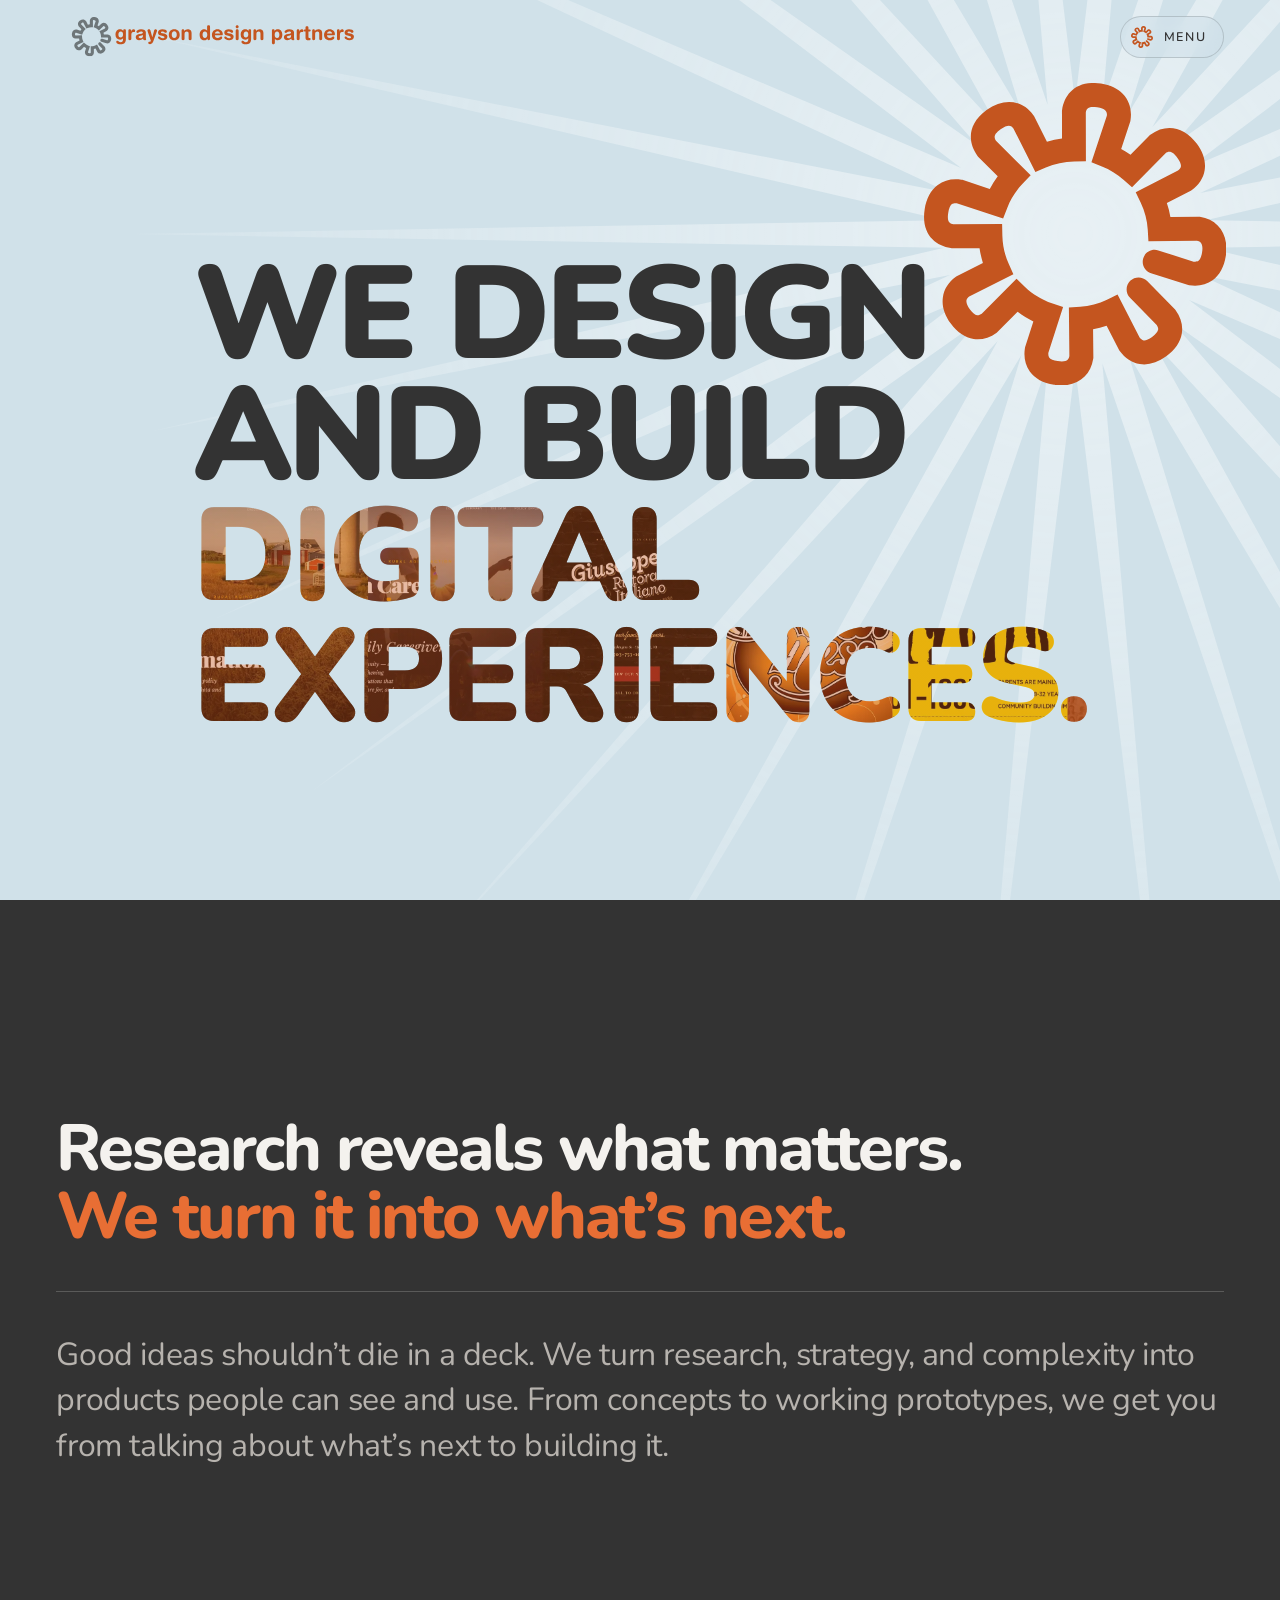
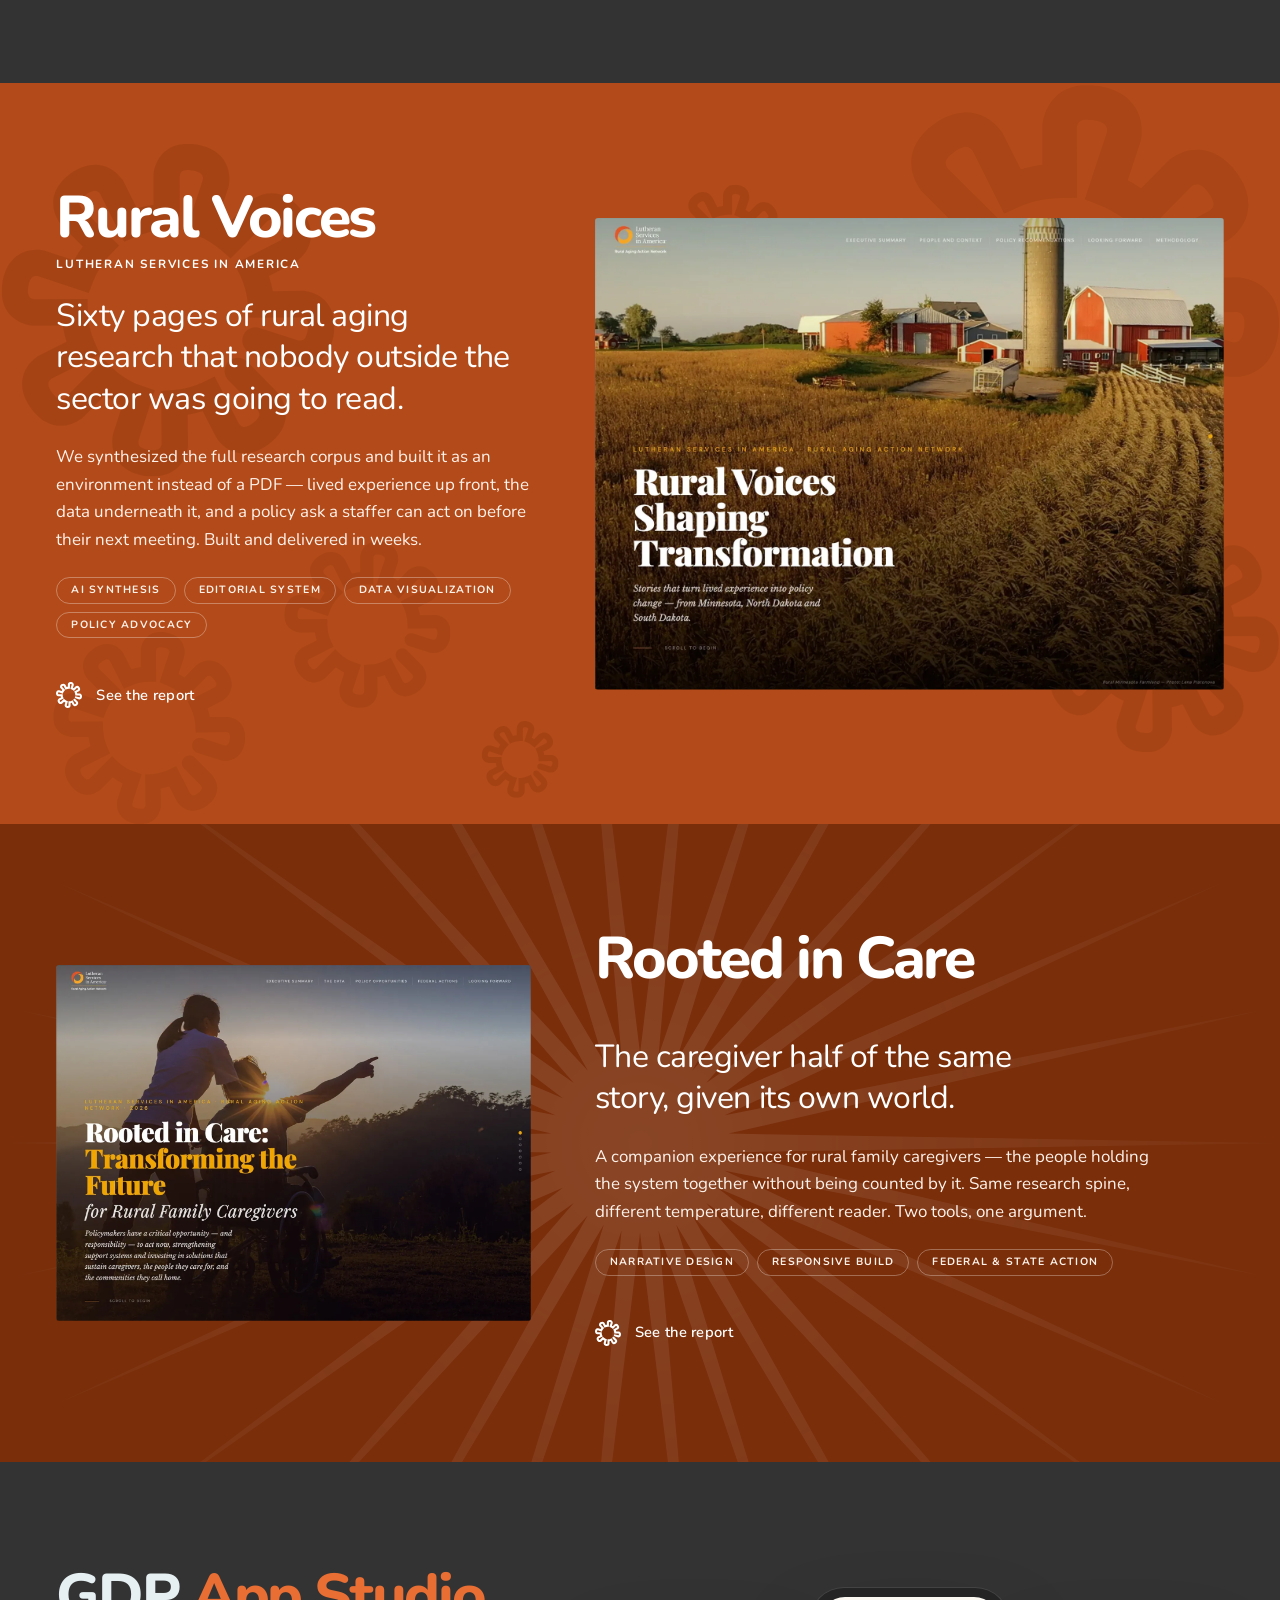
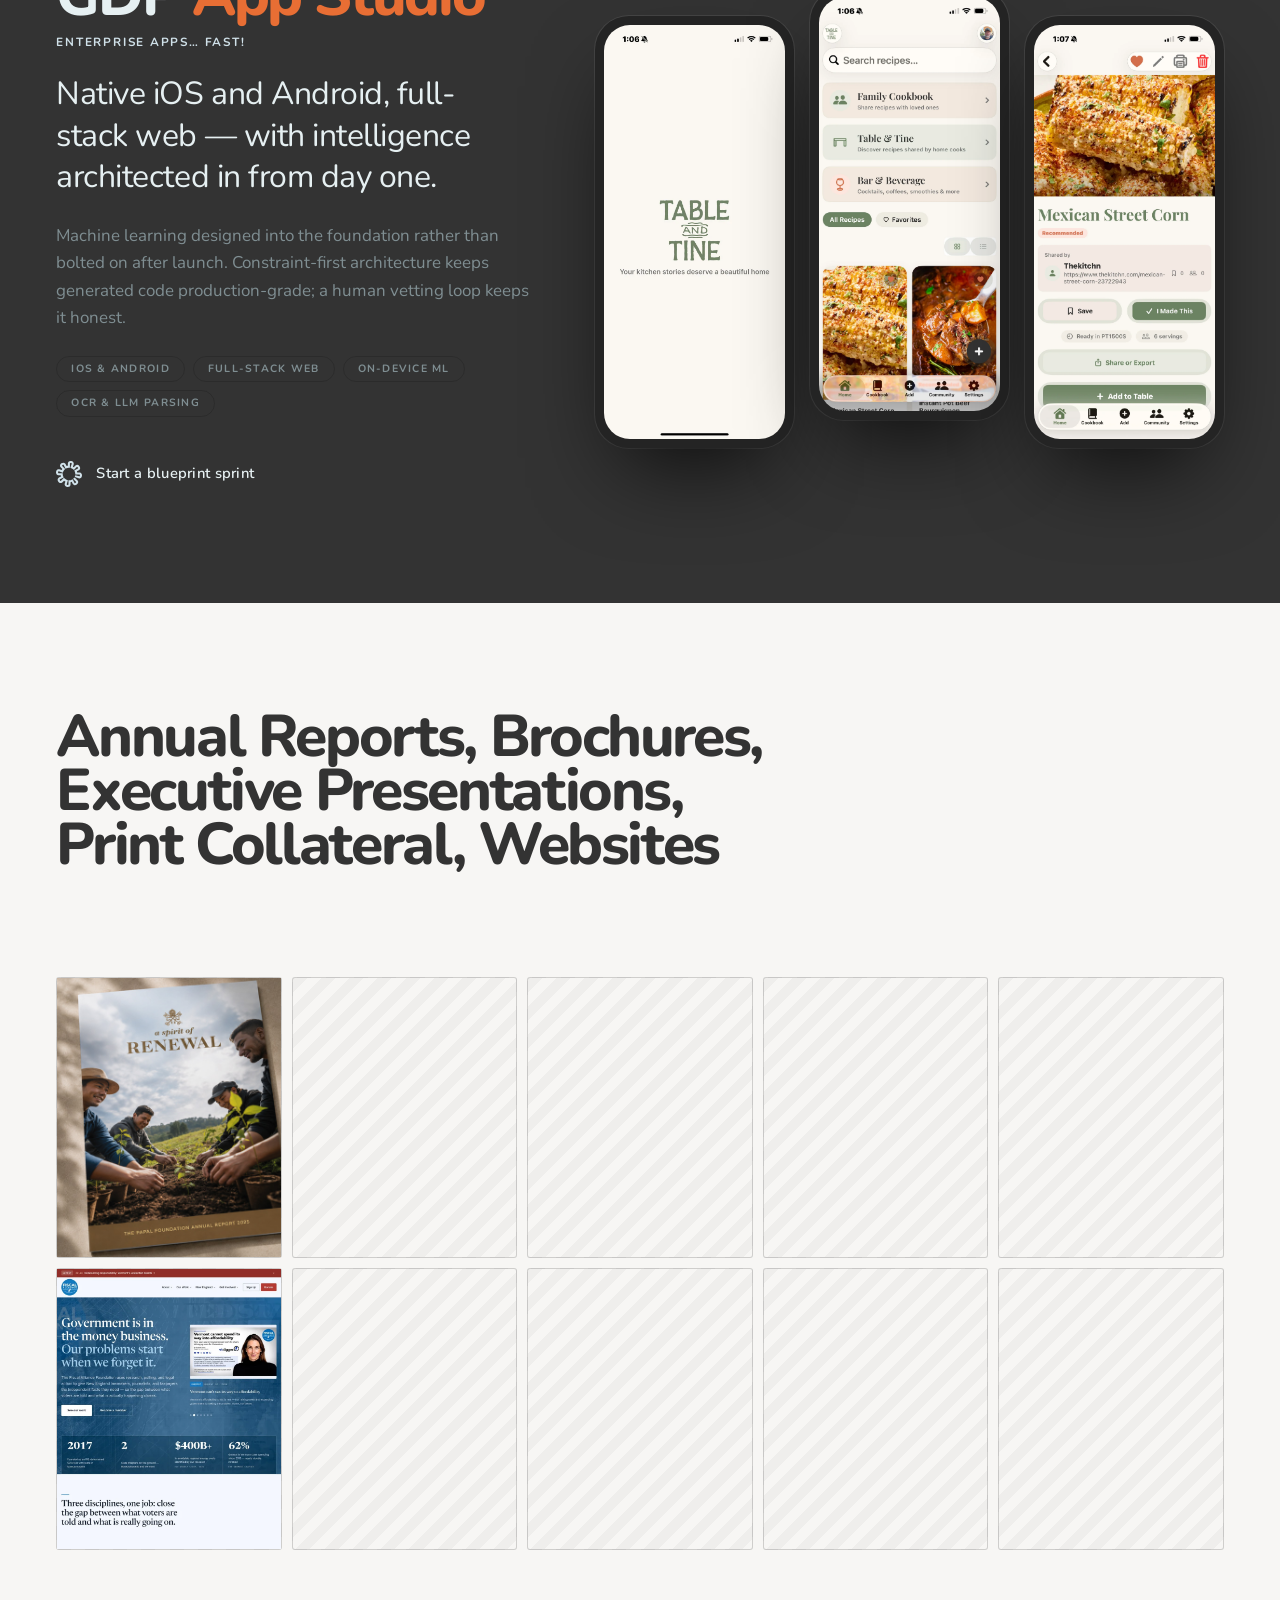
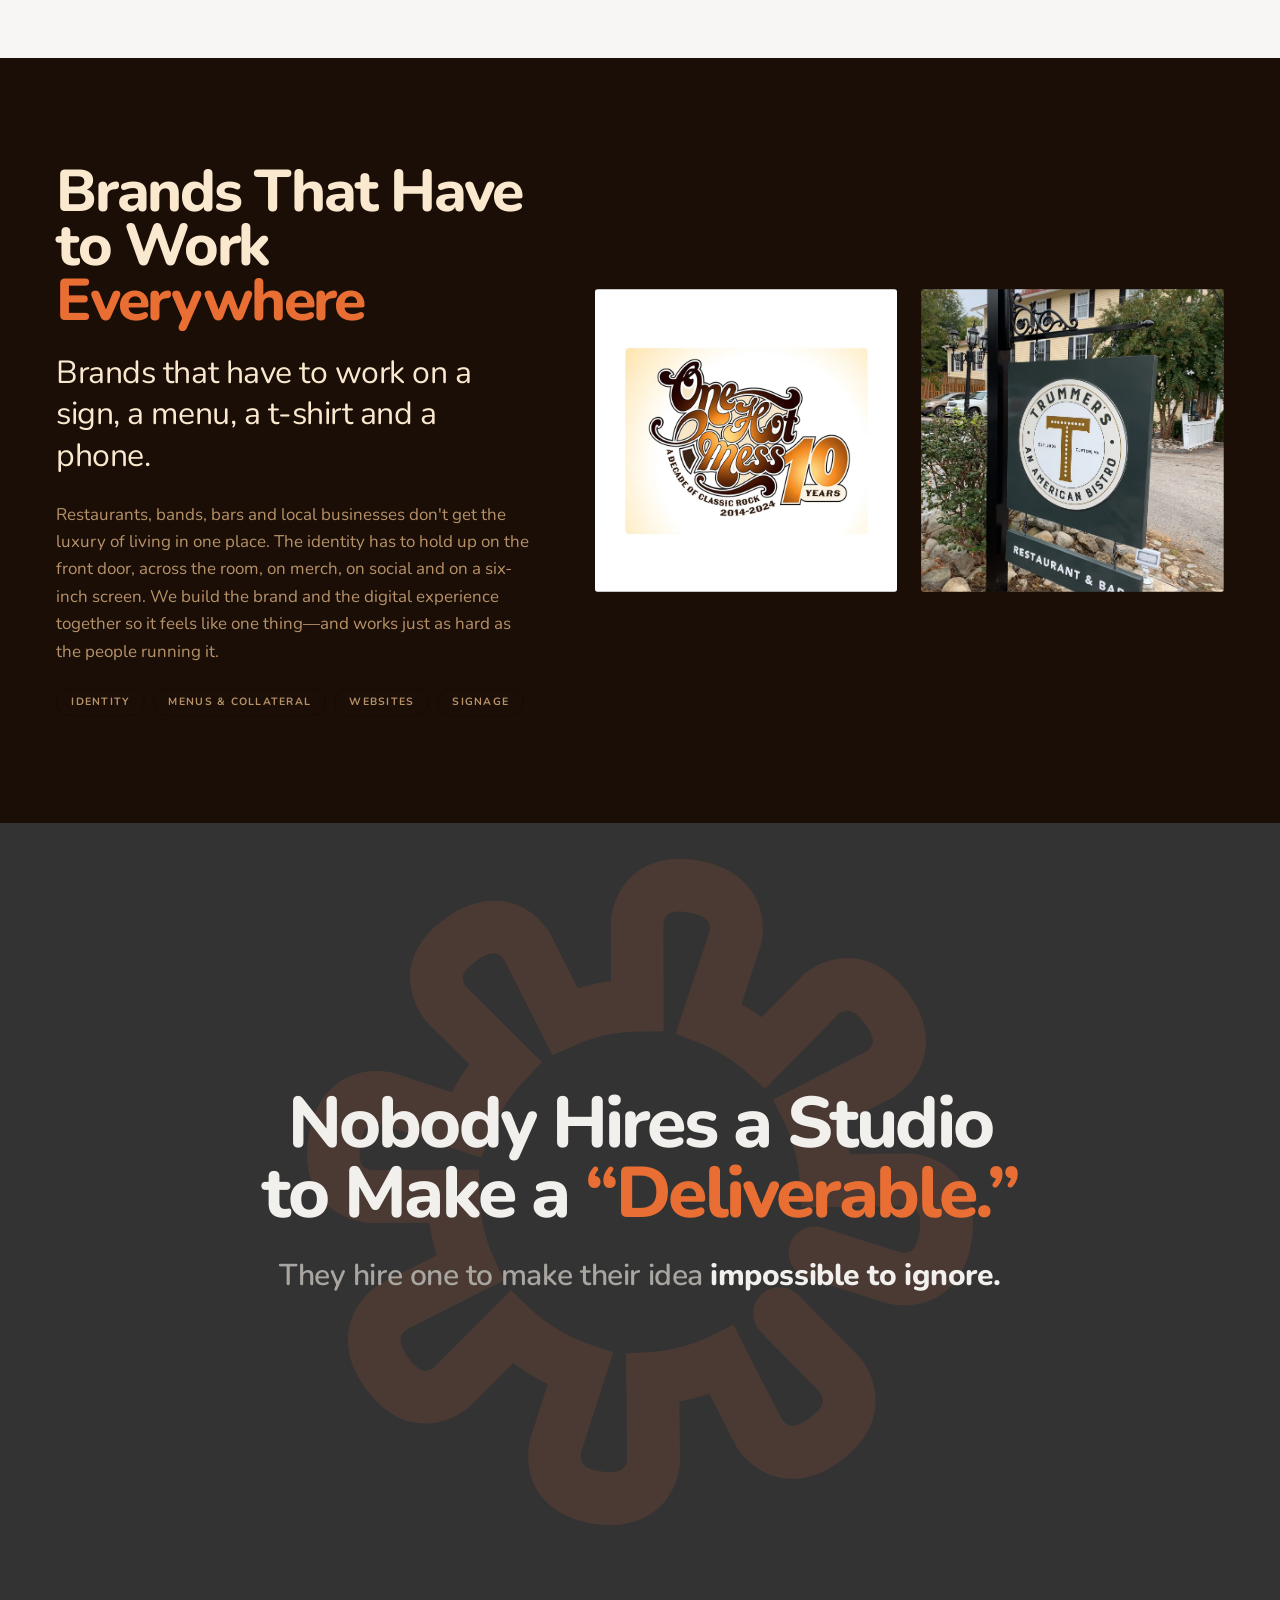
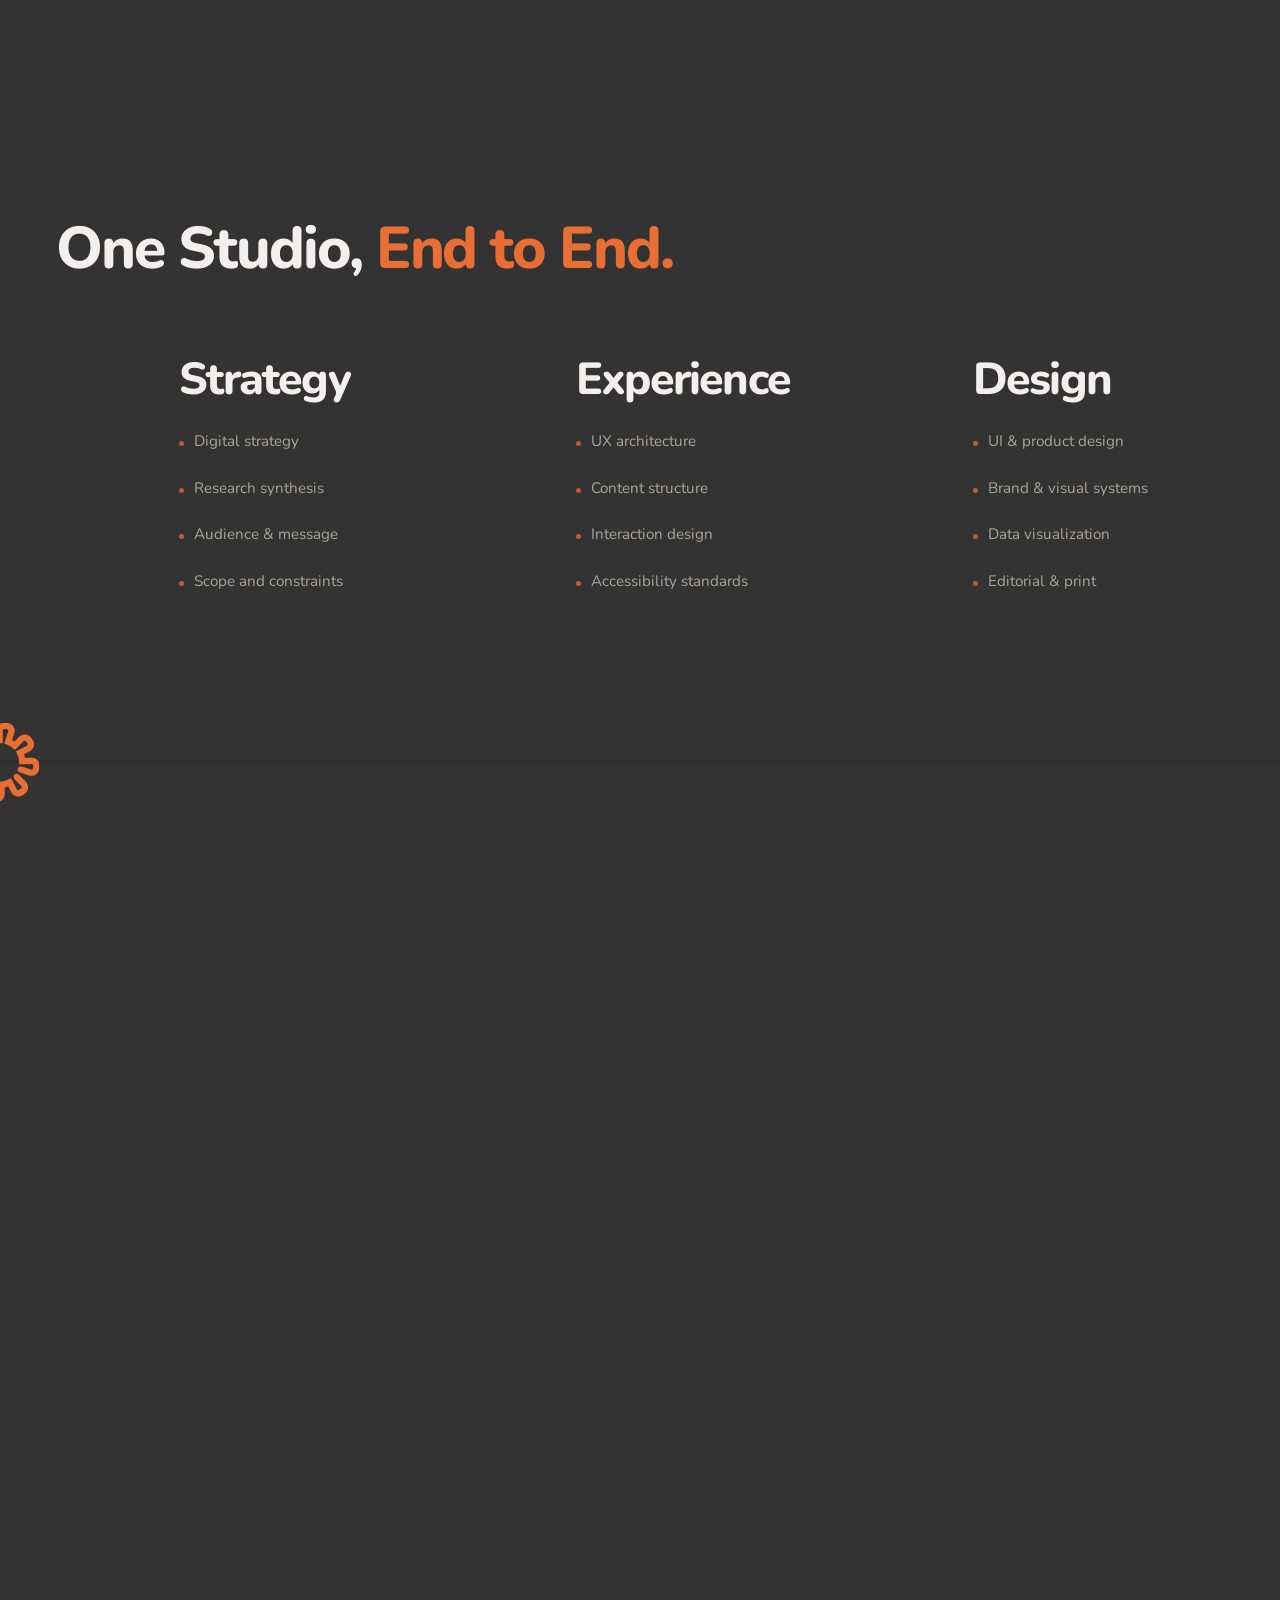
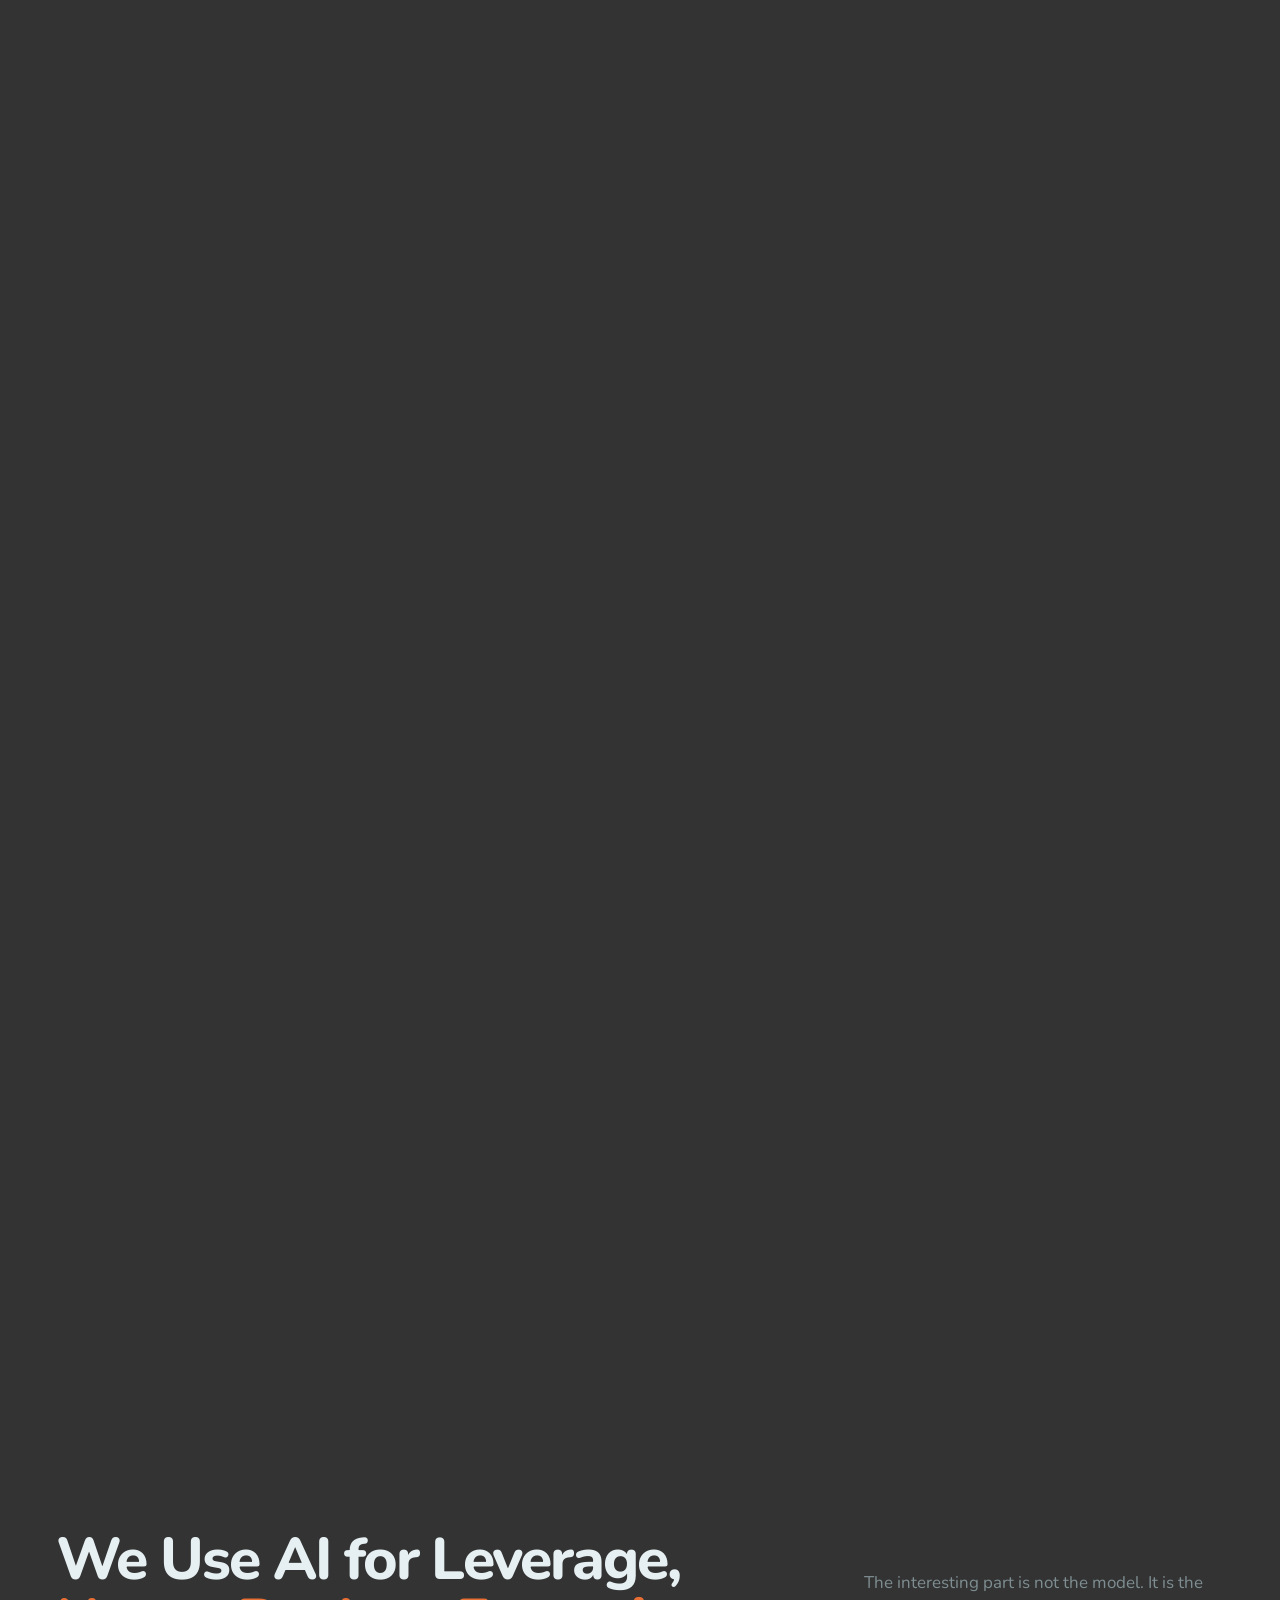
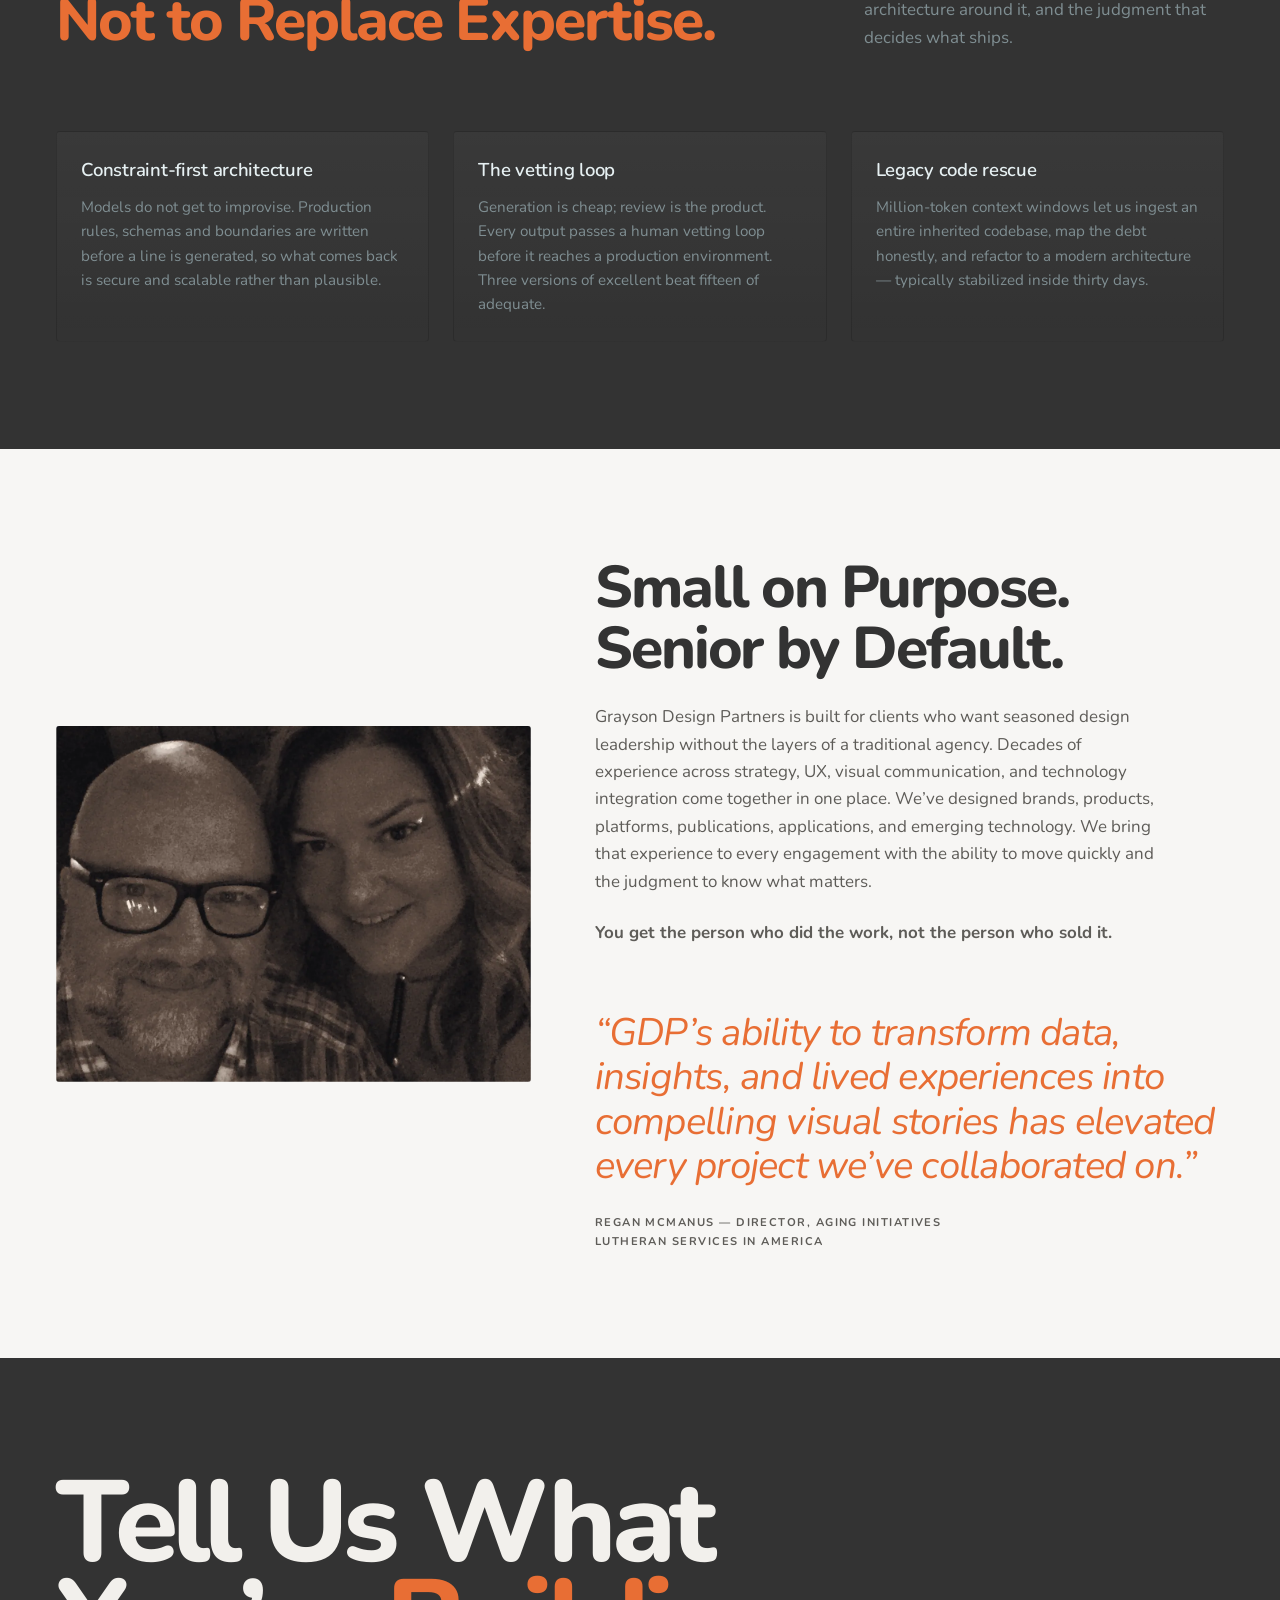
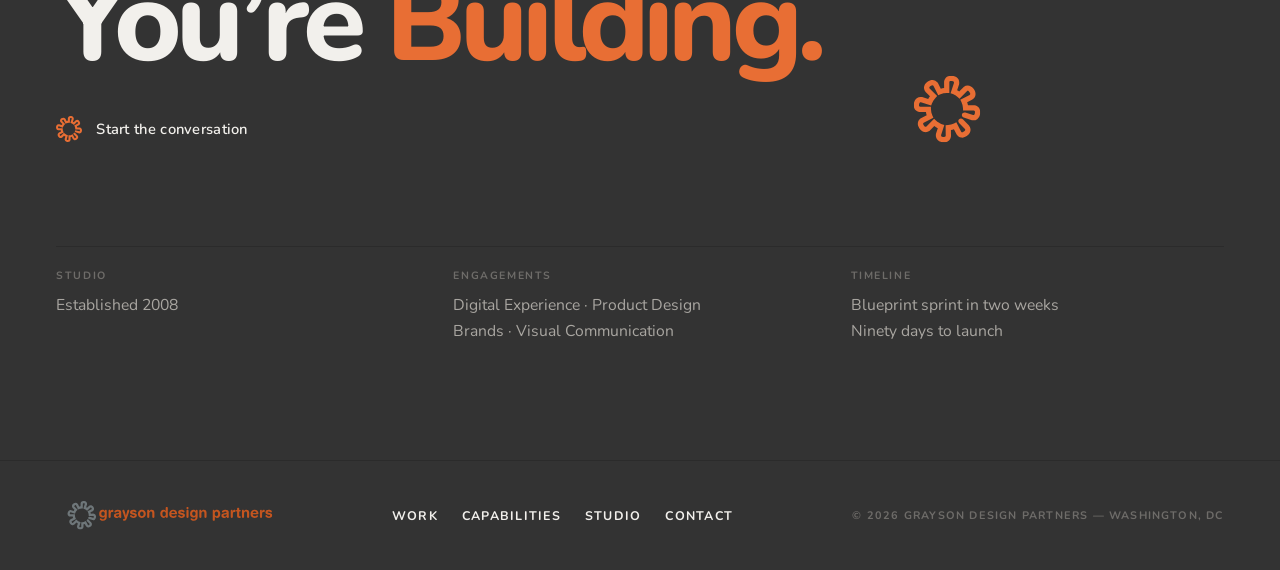
==== commit d8775d21: "Mobile widow fix: bind 'impossible to ignore.' phrase with nbsp" ====
--- a/index.html
+++ b/index.html
@@ -278,7 +278,7 @@
   <svg class="beat__sun" aria-hidden="true"><use href="#sun"/></svg>
   <div class="wrap">
     <p class="beat__t" data-rise>Nobody Hires a Studio<br>to Make a <em>&ldquo;Deliverable.&rdquo;</em></p>
-    <p class="beat__sub" data-rise="2">They hire one to make their idea <strong>impossible to ignore.</strong></p>
+    <p class="beat__sub" data-rise="2">They hire one to make their idea <strong>impossible&nbsp;to&nbsp;ignore.</strong></p>
   </div>
 </section>
 
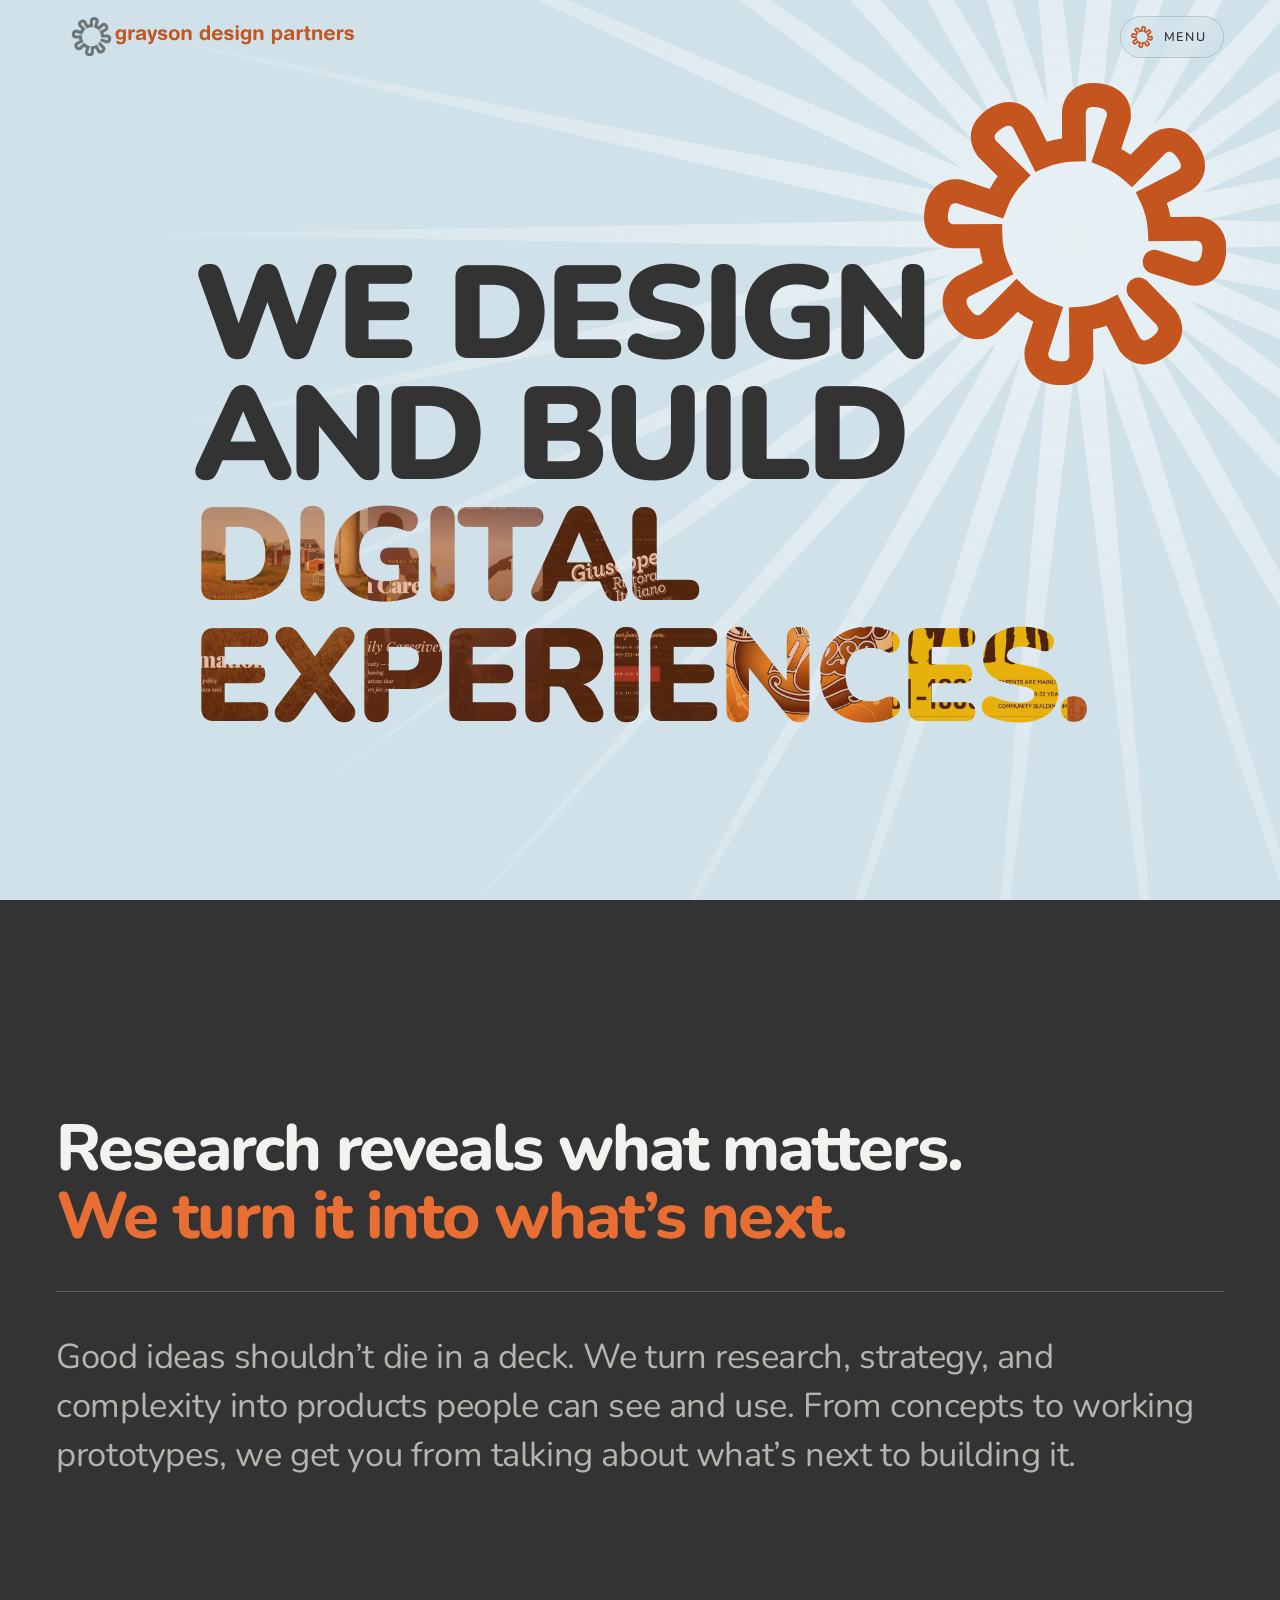
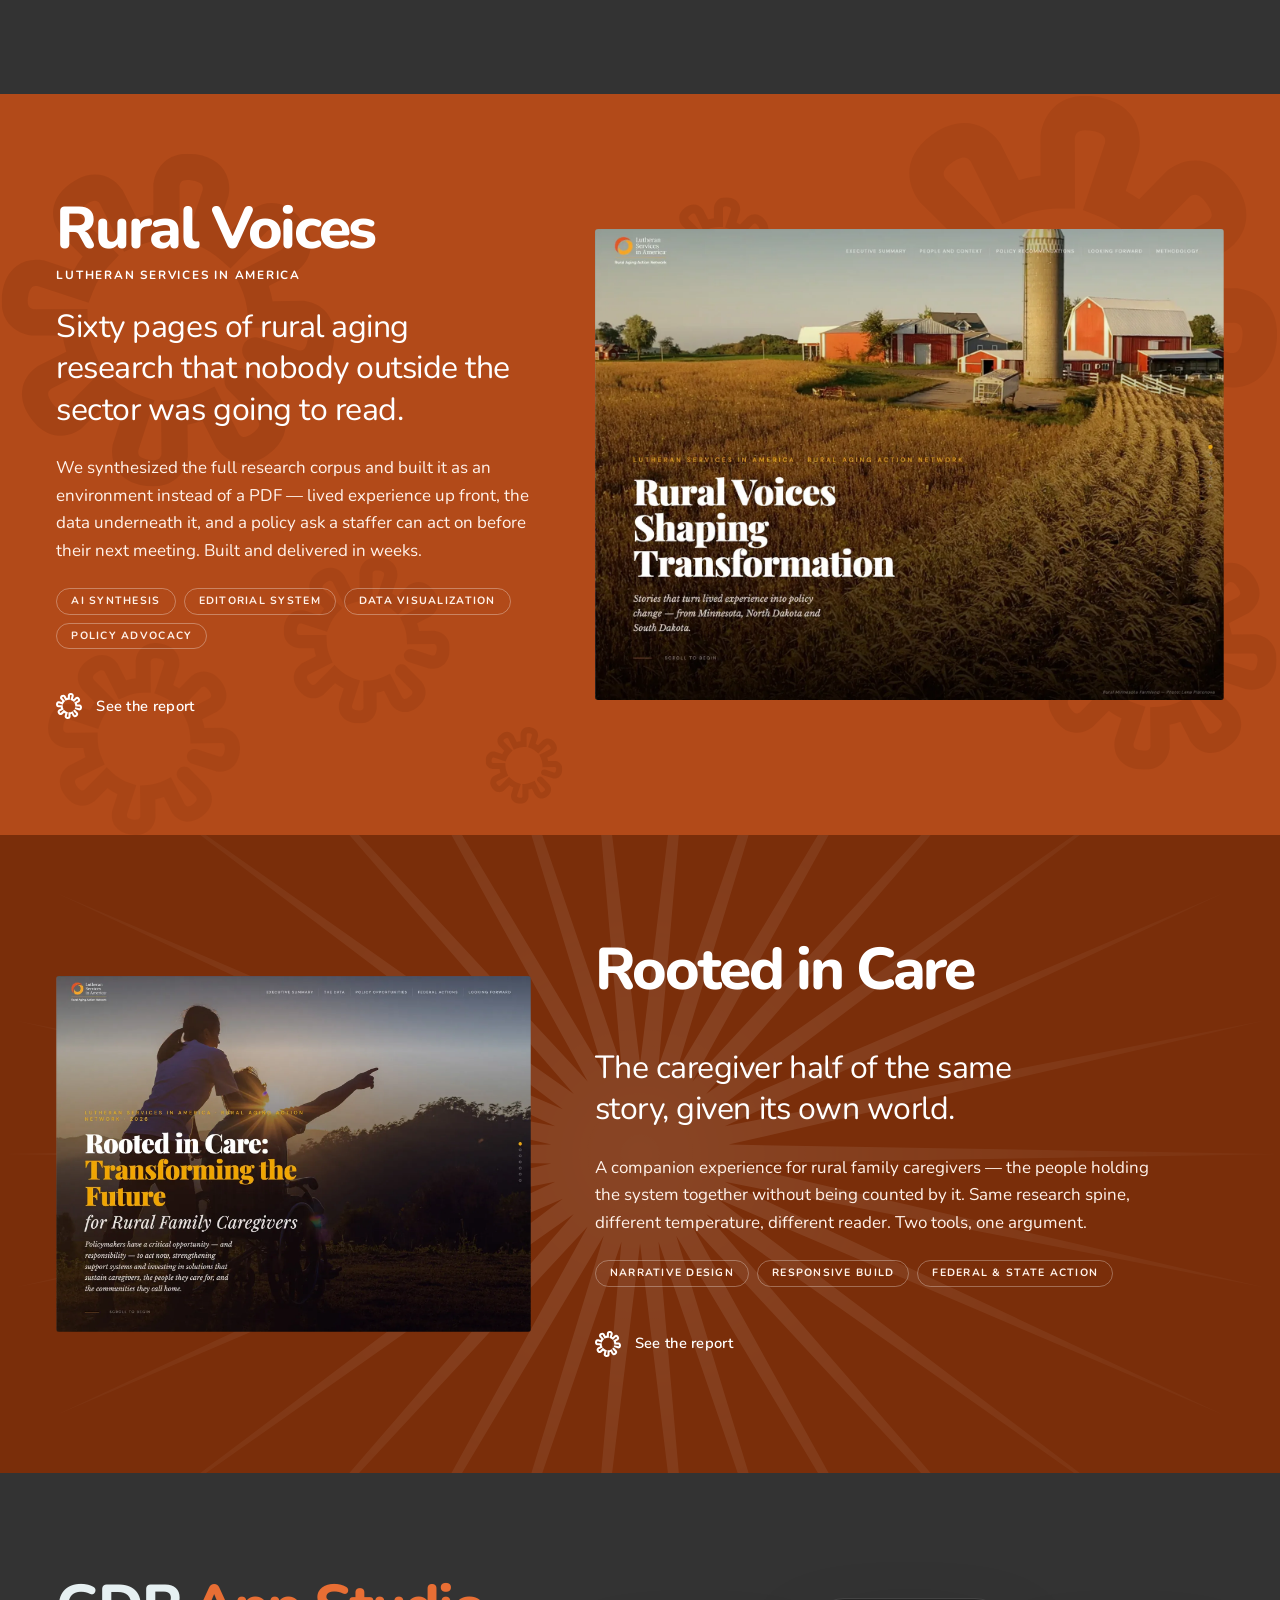
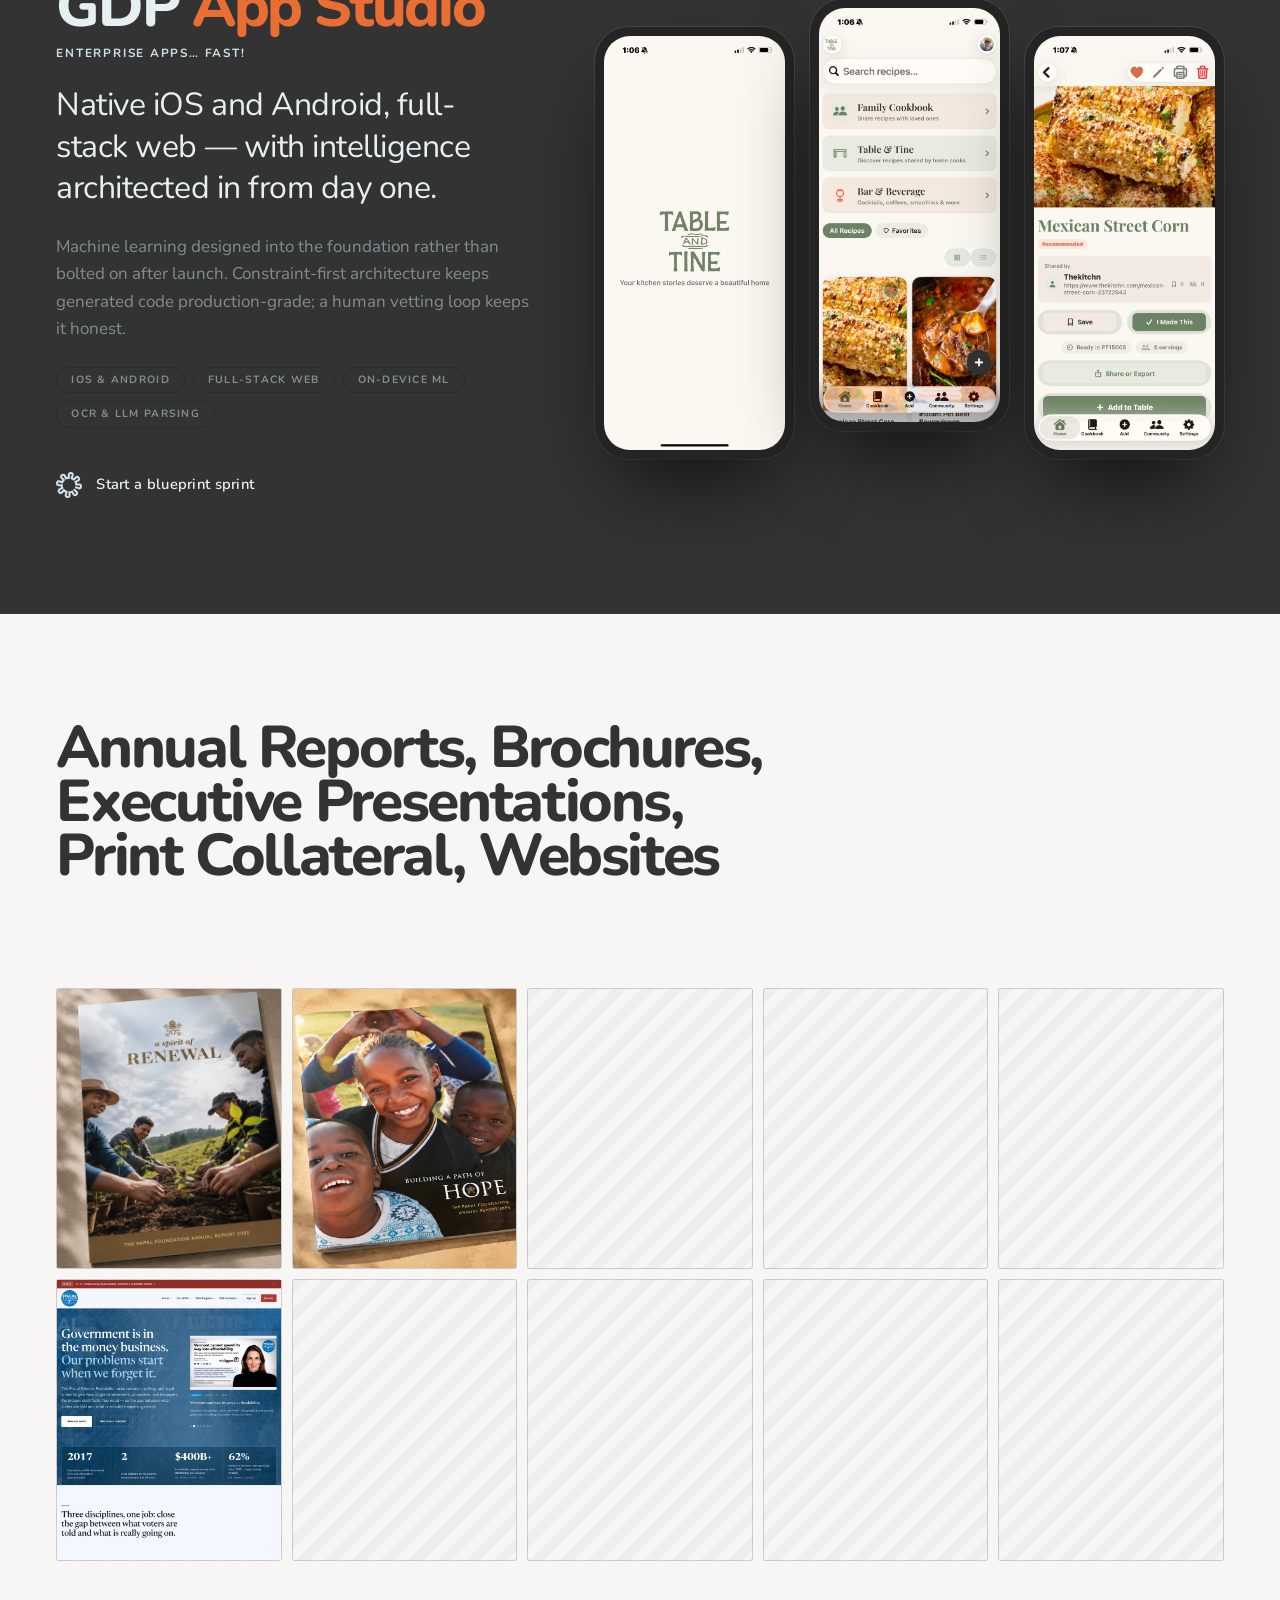
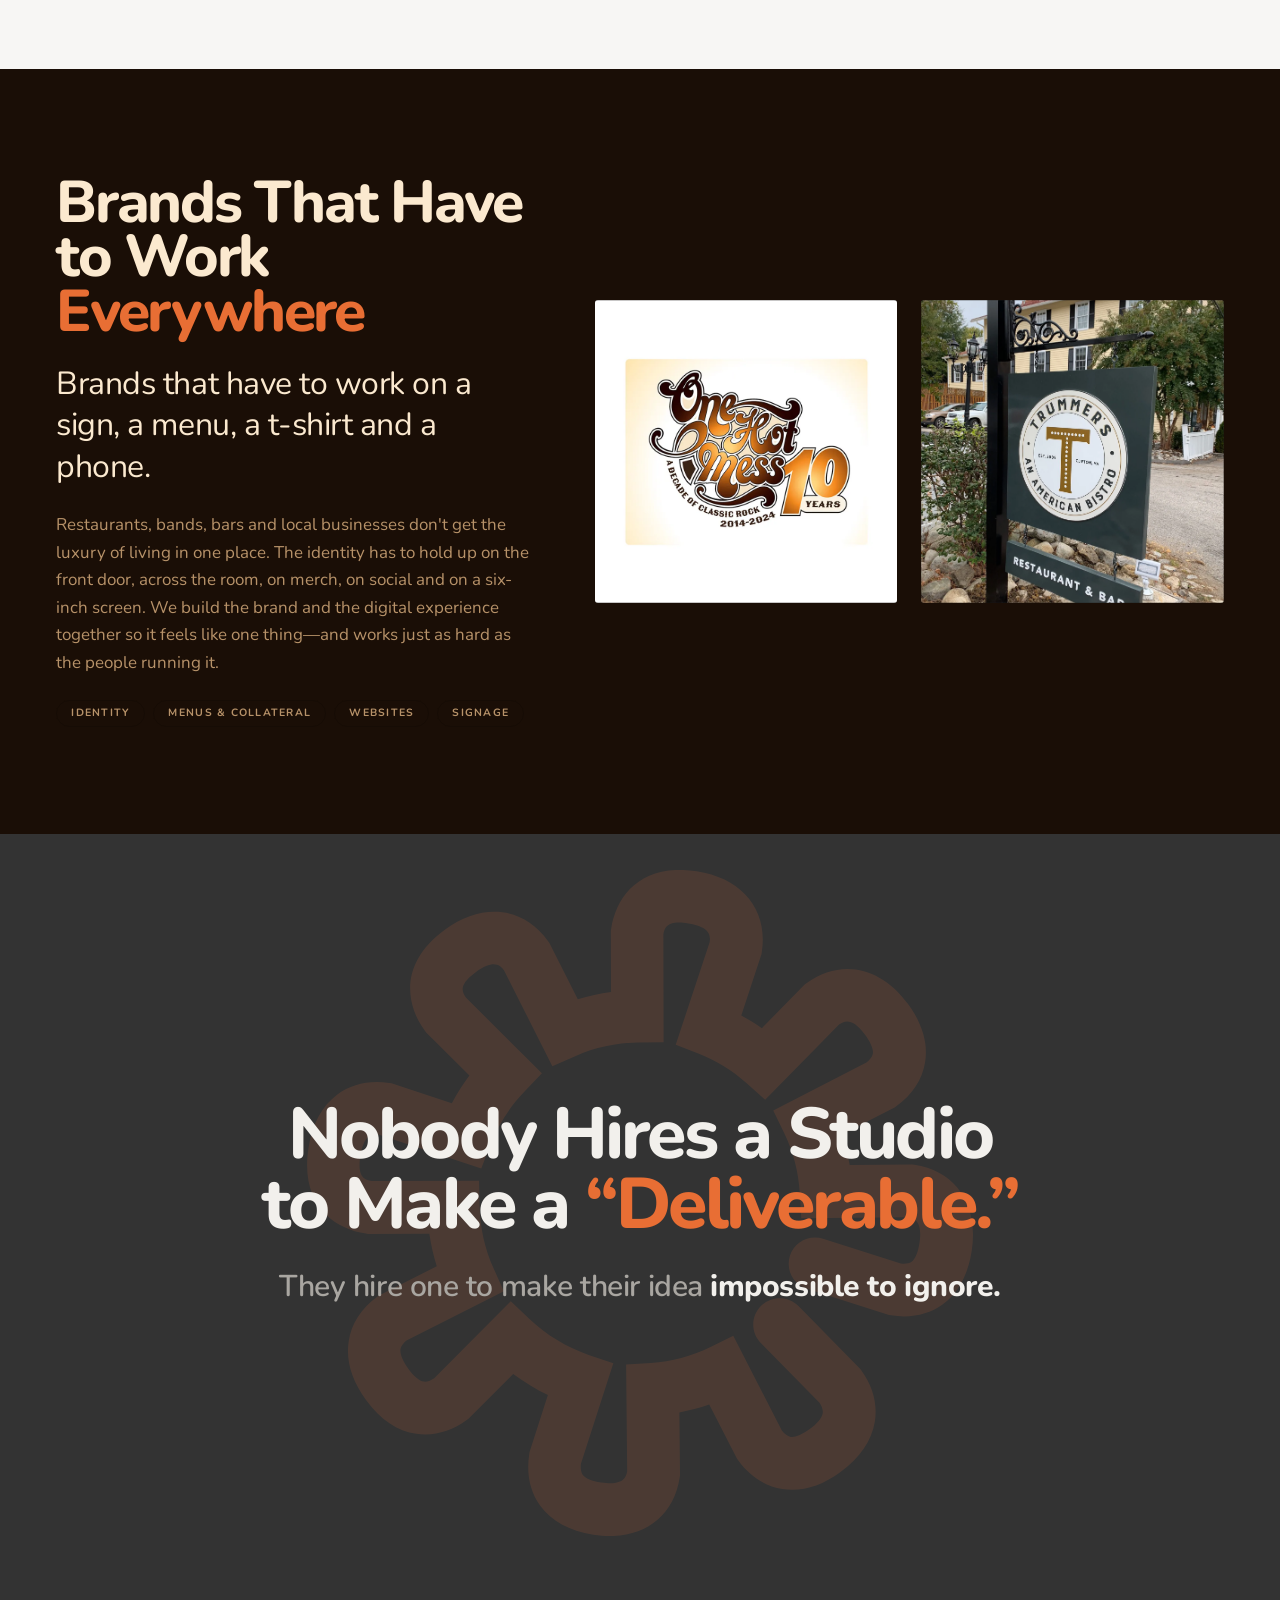
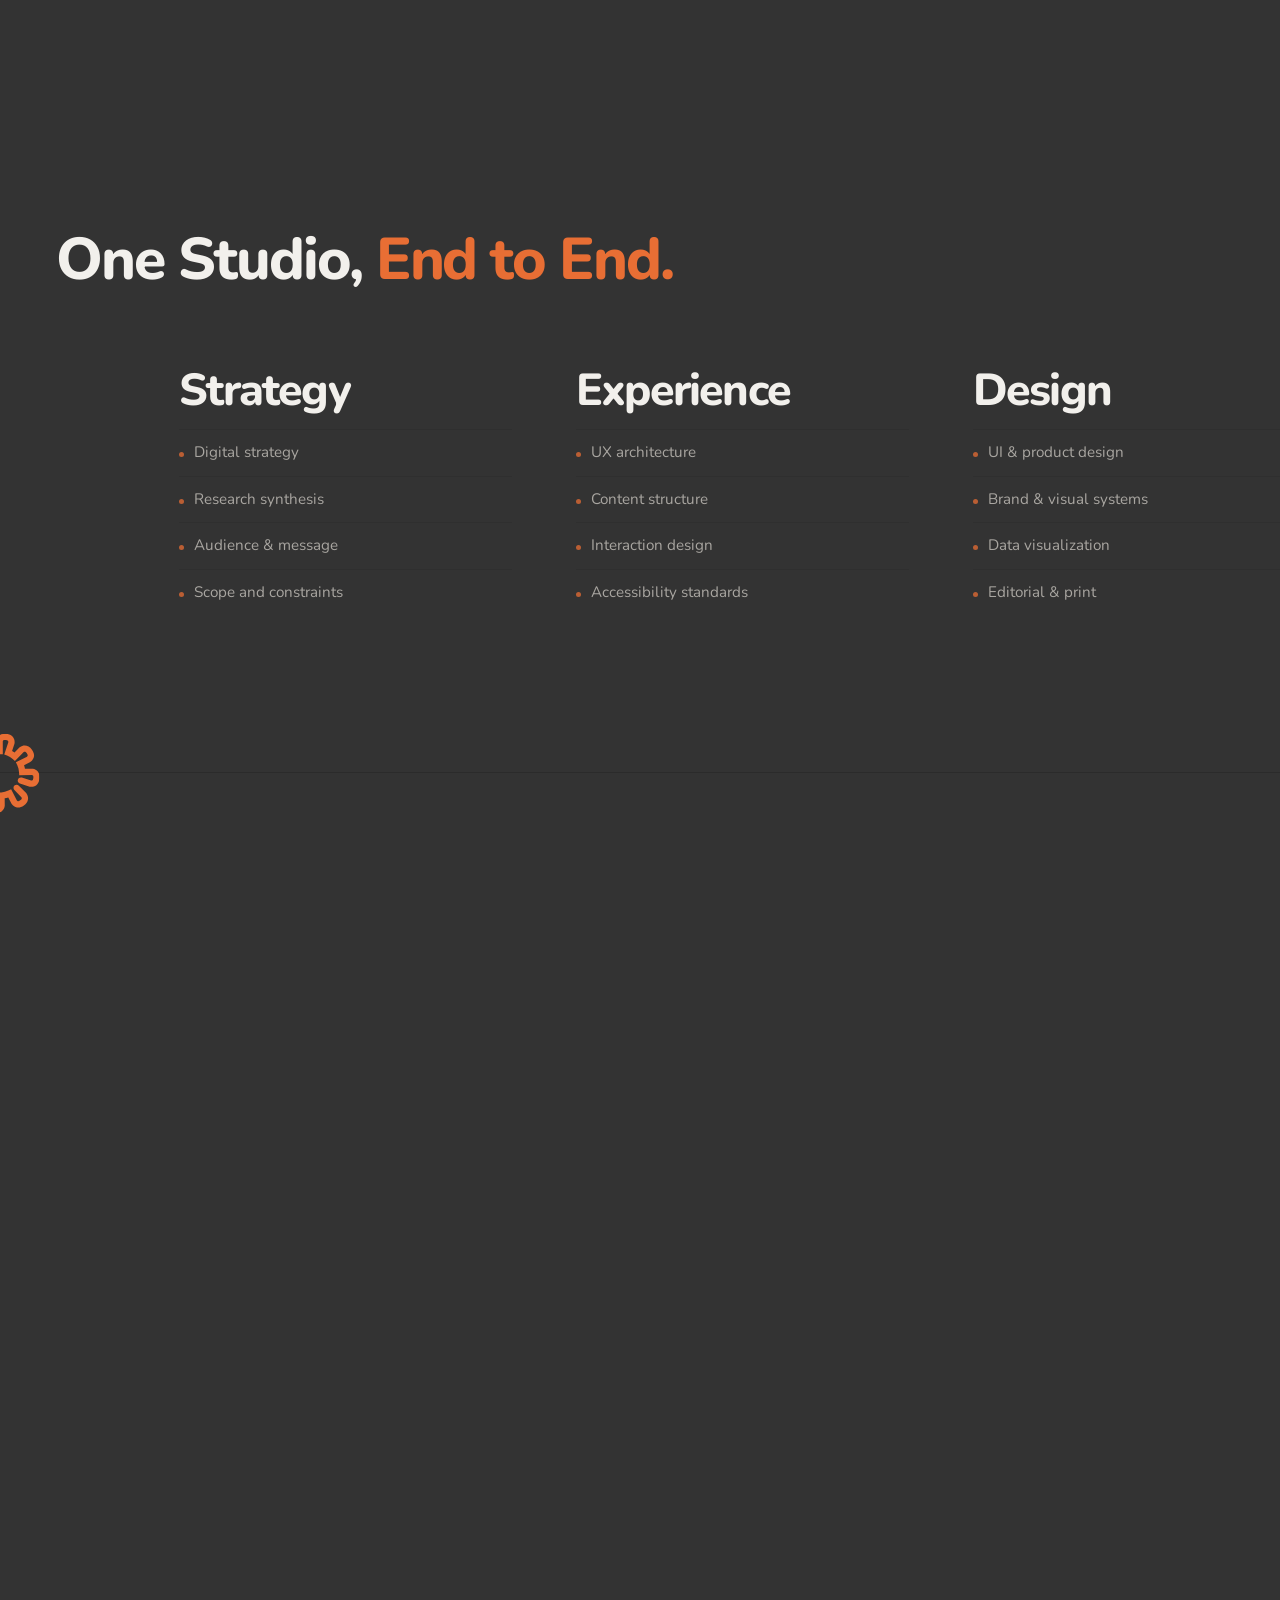
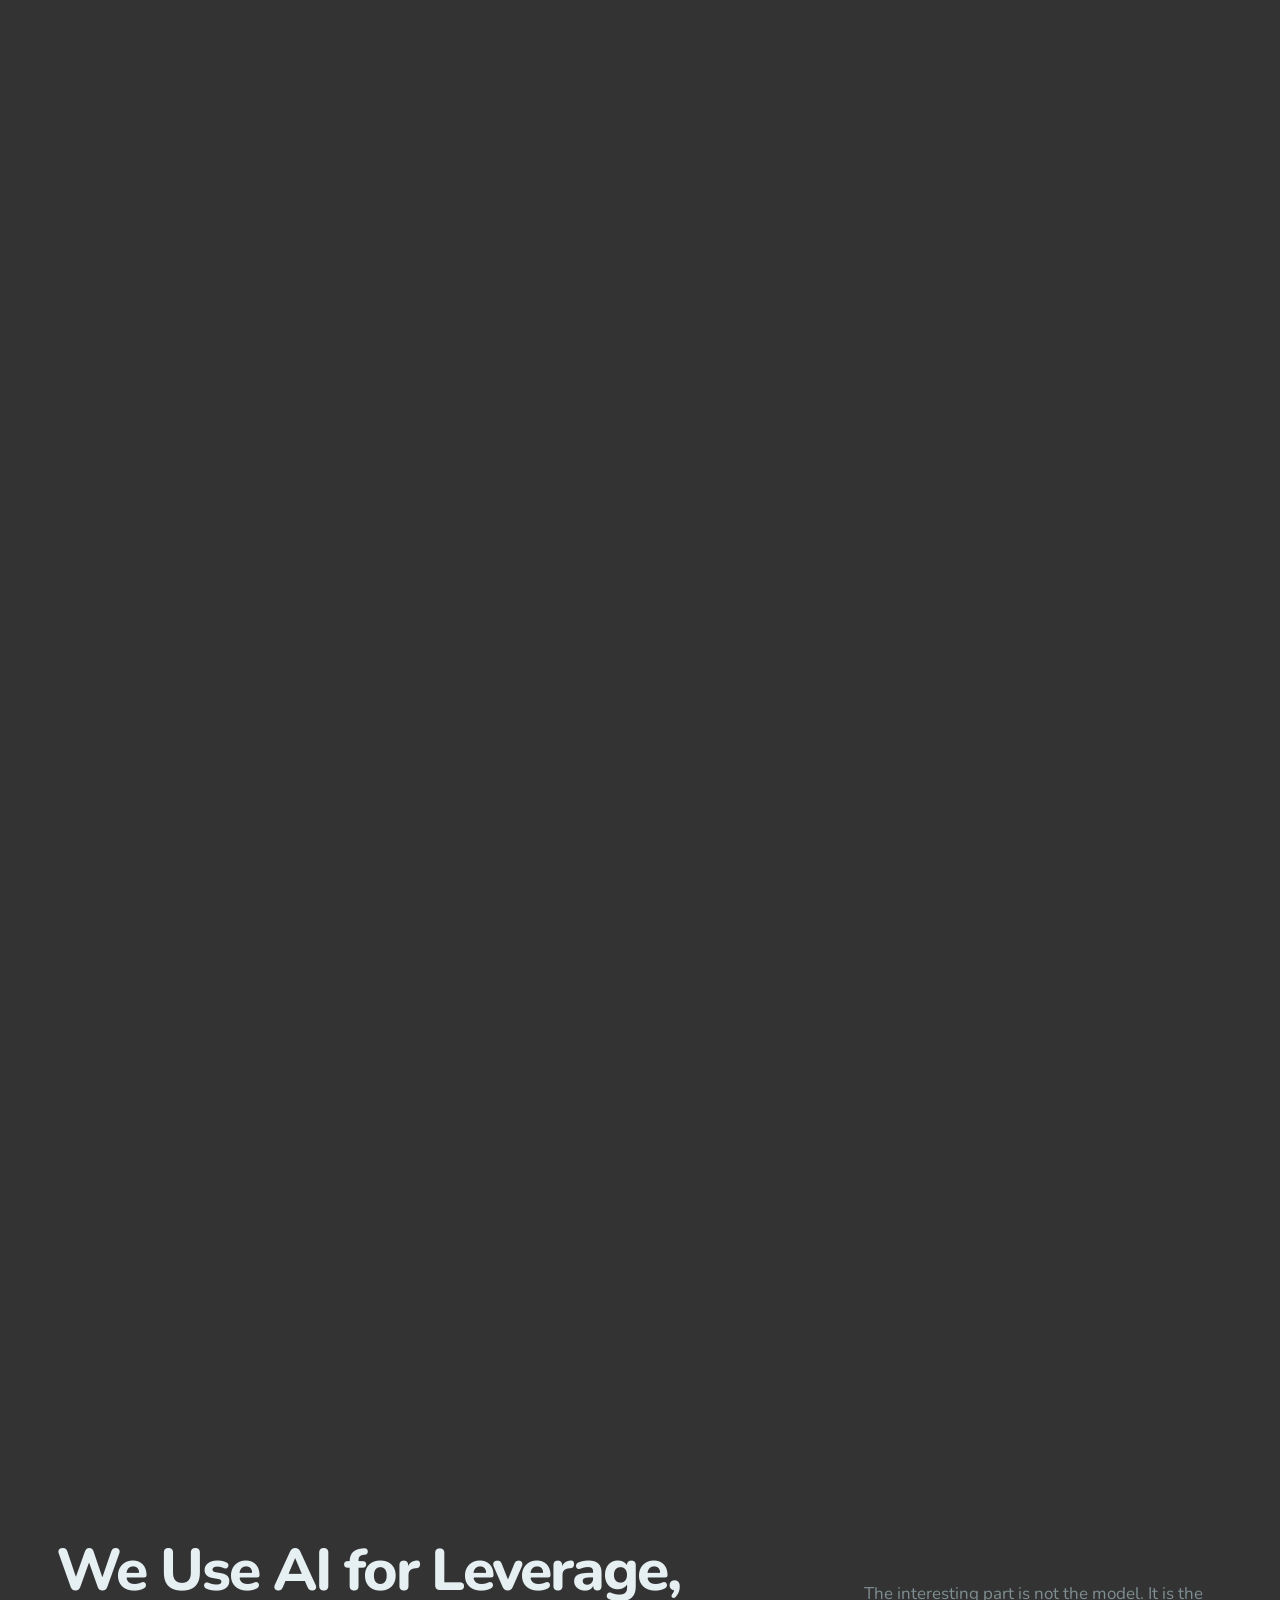
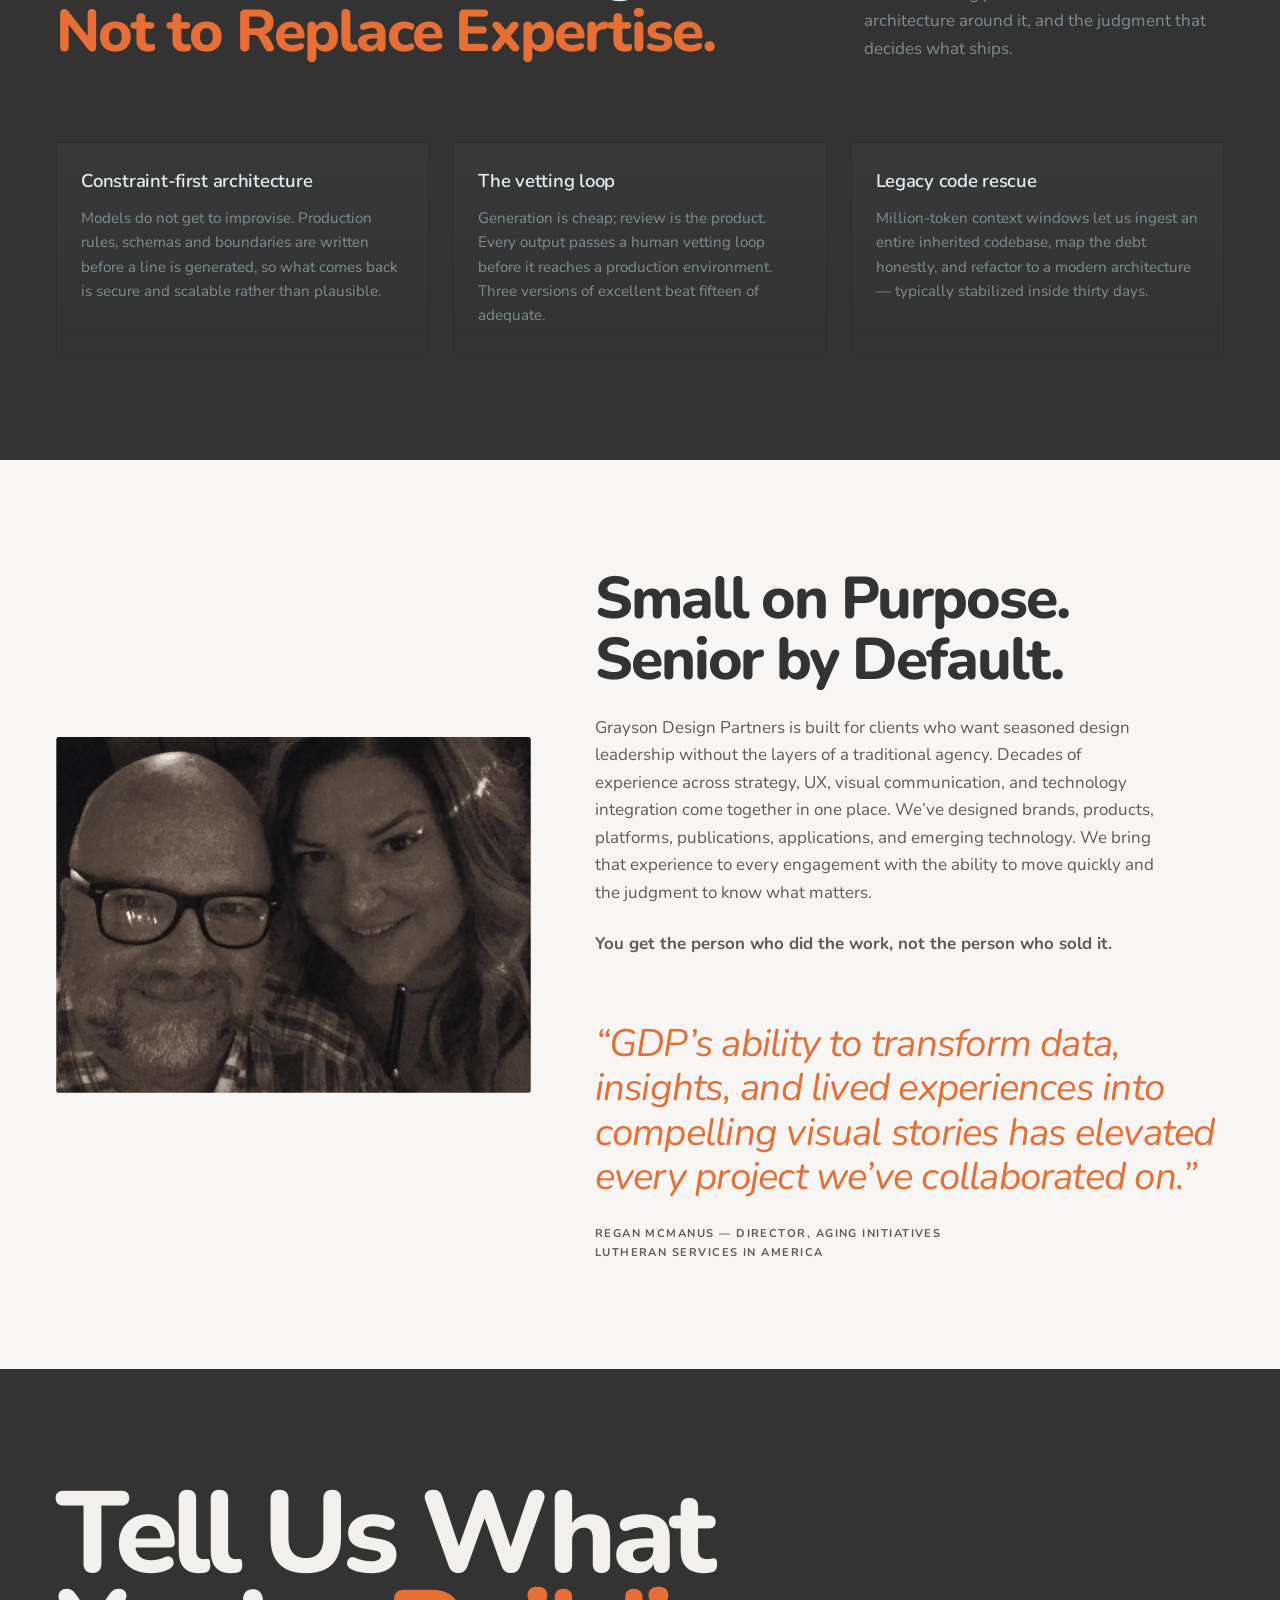
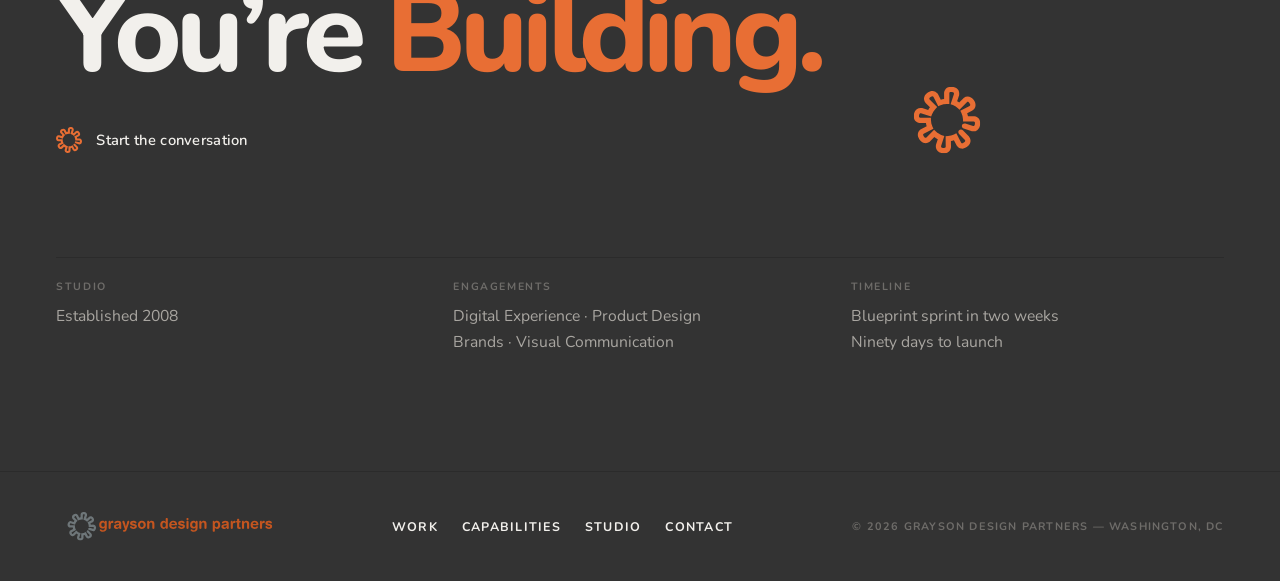
==== commit 1c05c29a: "Manifesto body: slightly larger type + bind 'building it.' to kill widow" ====
--- a/index.html
+++ b/index.html
@@ -136,7 +136,7 @@
 <section class="sec sec--roomy" data-env="slate">
   <div class="wrap">
     <h2 class="manifesto__line is-sentence" data-rise="2">Research reveals what matters.<br><em>We turn it into what&rsquo;s next.</em></h2>
-    <p class="manifesto__body" data-rise="3">Good ideas shouldn&rsquo;t die in a deck. We turn research, strategy, and complexity into products people can see and use. From concepts to working prototypes, we get you from talking about what&rsquo;s next to building it.</p>
+    <p class="manifesto__body" data-rise="3">Good ideas shouldn&rsquo;t die in a deck. We turn research, strategy, and complexity into products people can see and use. From concepts to working prototypes, we get you from talking about what&rsquo;s next to building&nbsp;it.</p>
   </div>
 </section>
 
--- a/css/site.css
+++ b/css/site.css
@@ -329,7 +329,7 @@
 }
 .manifesto__body{
   margin-top:var(--s4);max-width:62ch;
-  font-size:var(--t-lg);line-height:1.42;letter-spacing:-.012em;color:var(--env-dim);
+  font-size:clamp(1.65rem, 2.7vw, 2.6rem);line-height:1.42;letter-spacing:-.012em;color:var(--env-dim);
 }
 .manifesto__body{border-top:1px solid var(--hair);padding-top:var(--s4)}
 
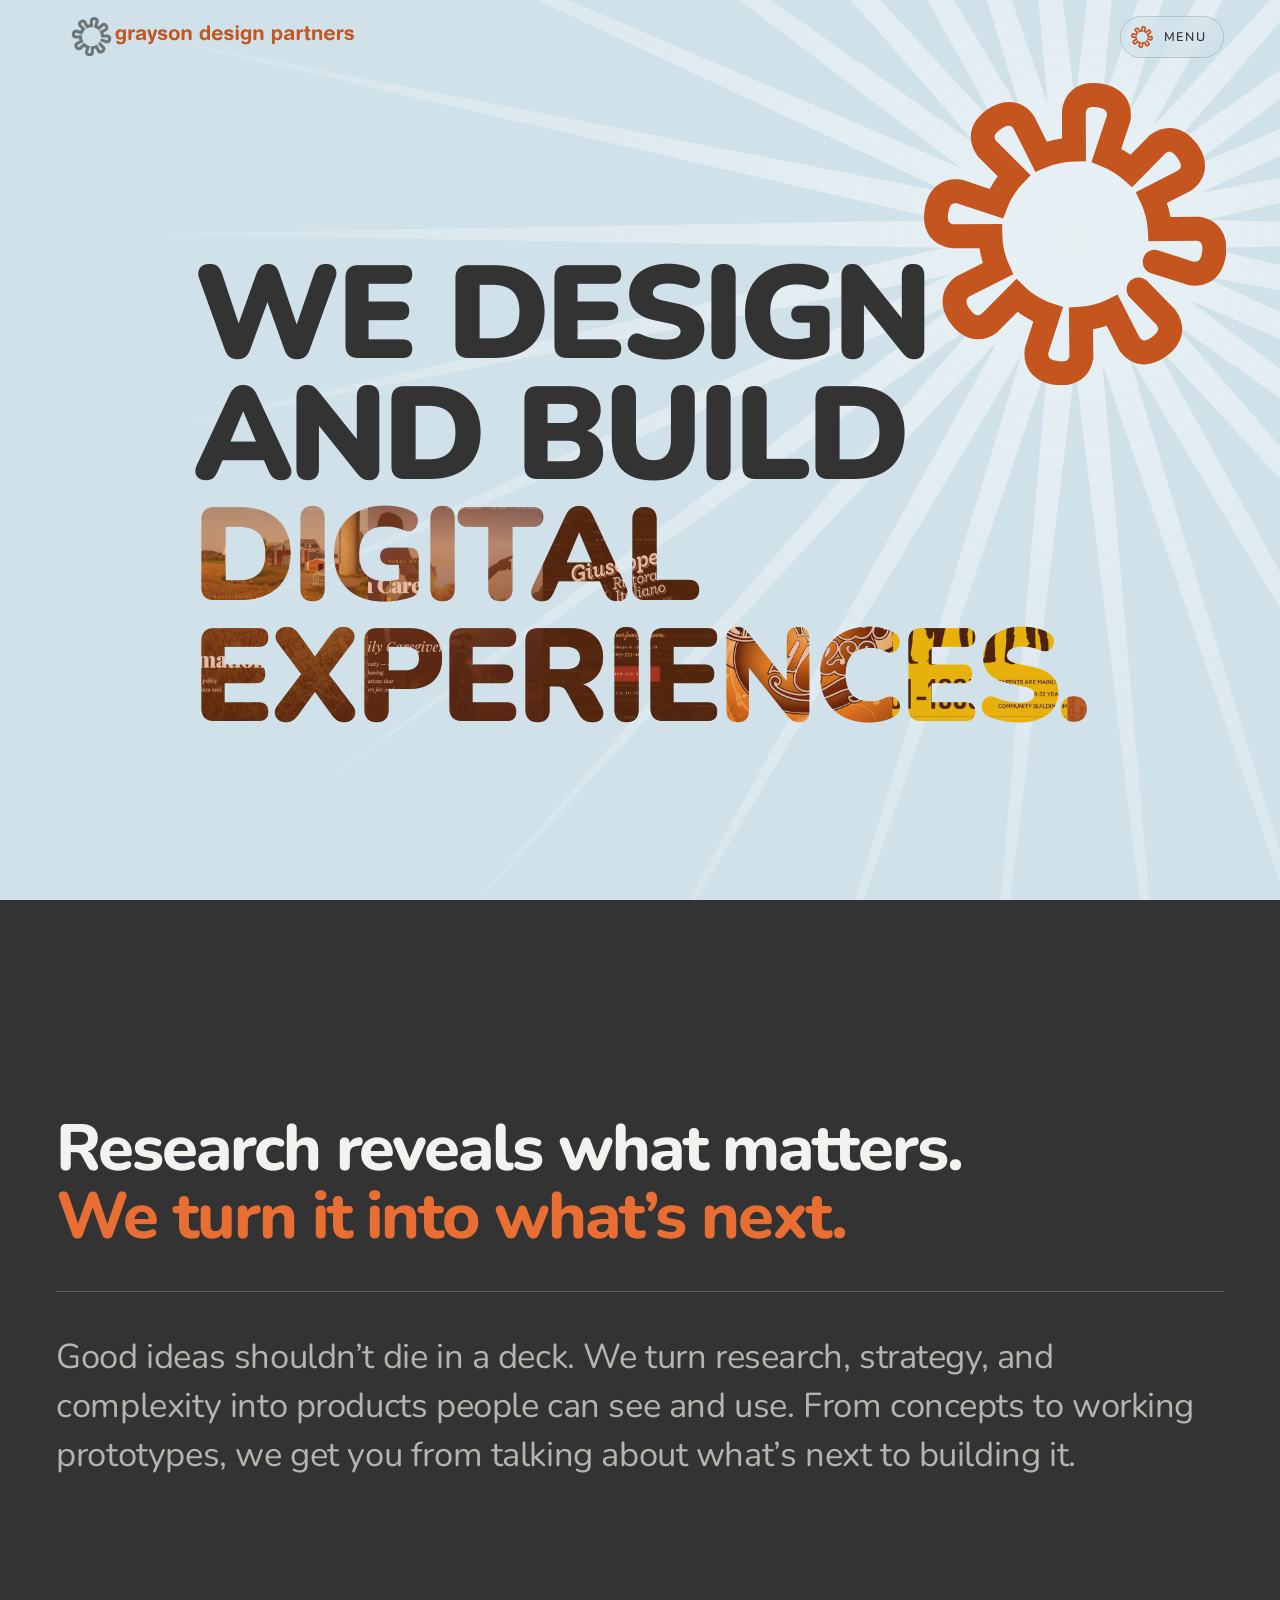
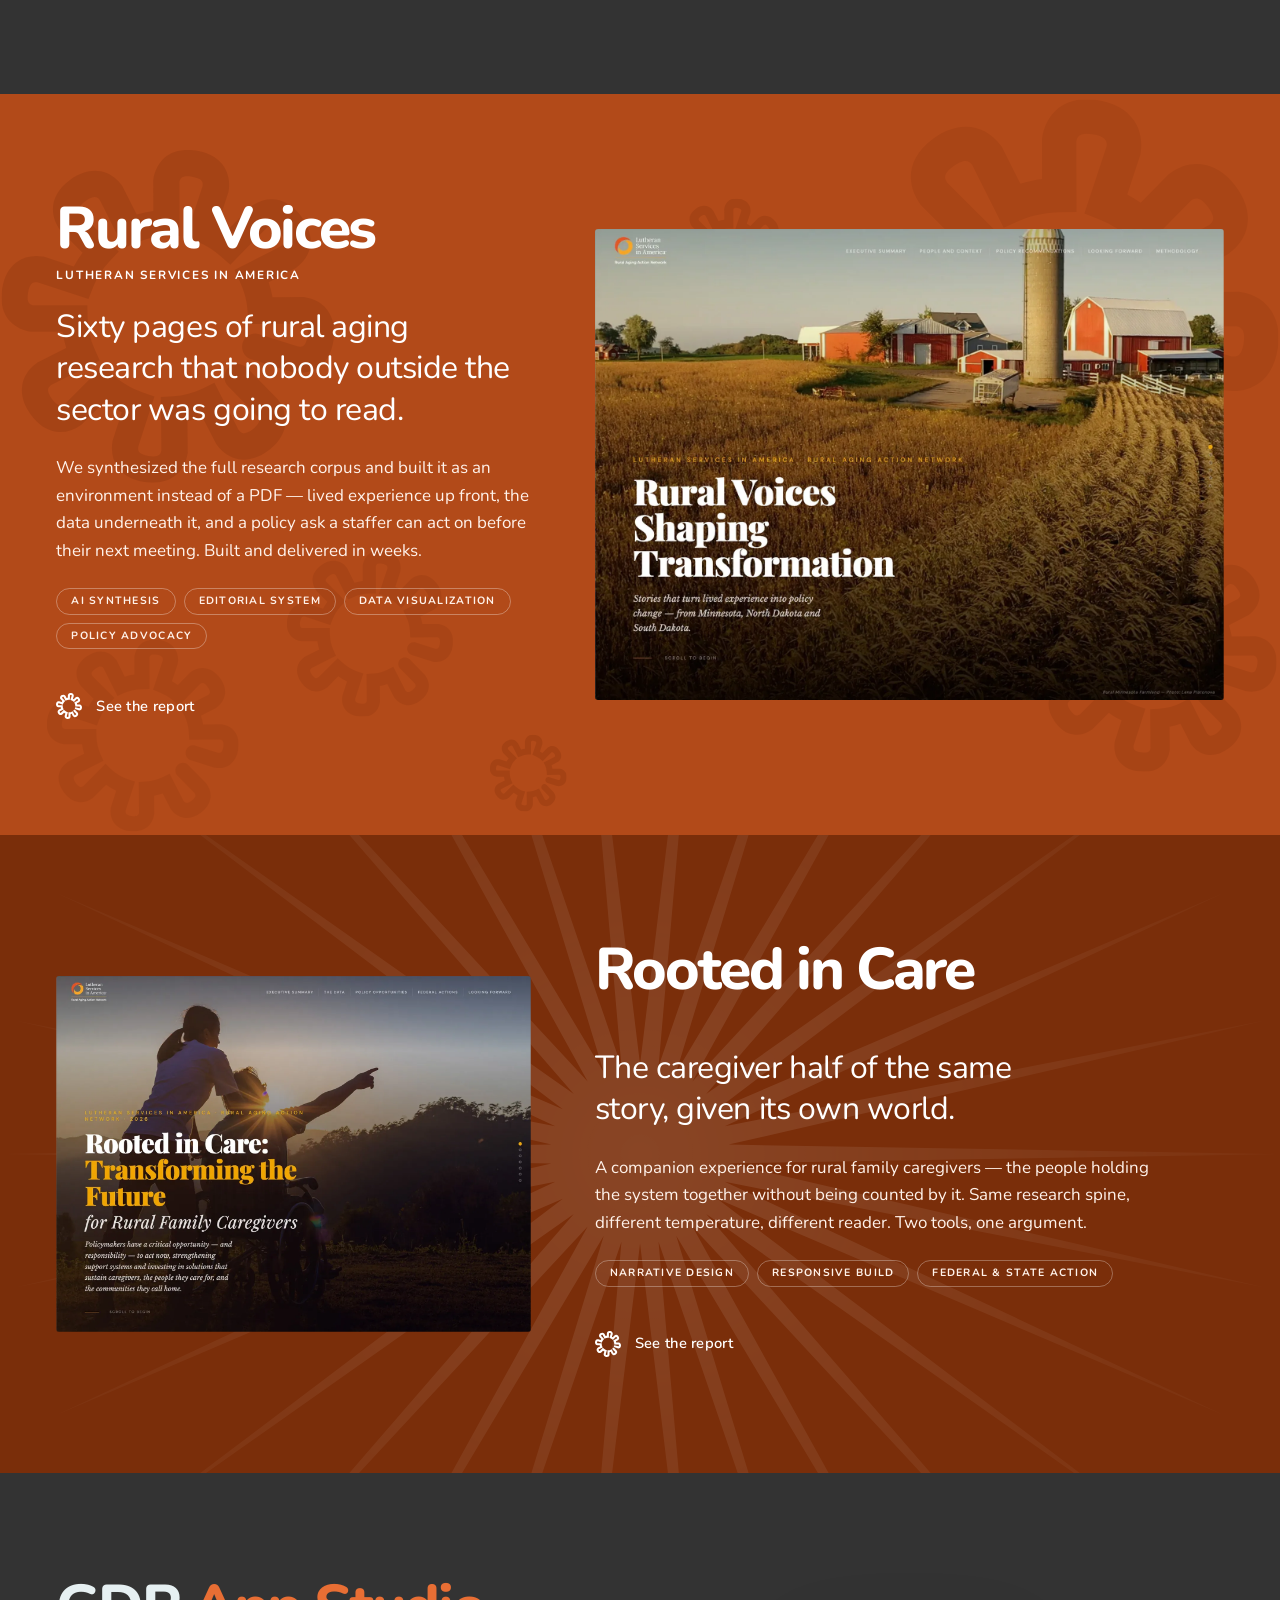
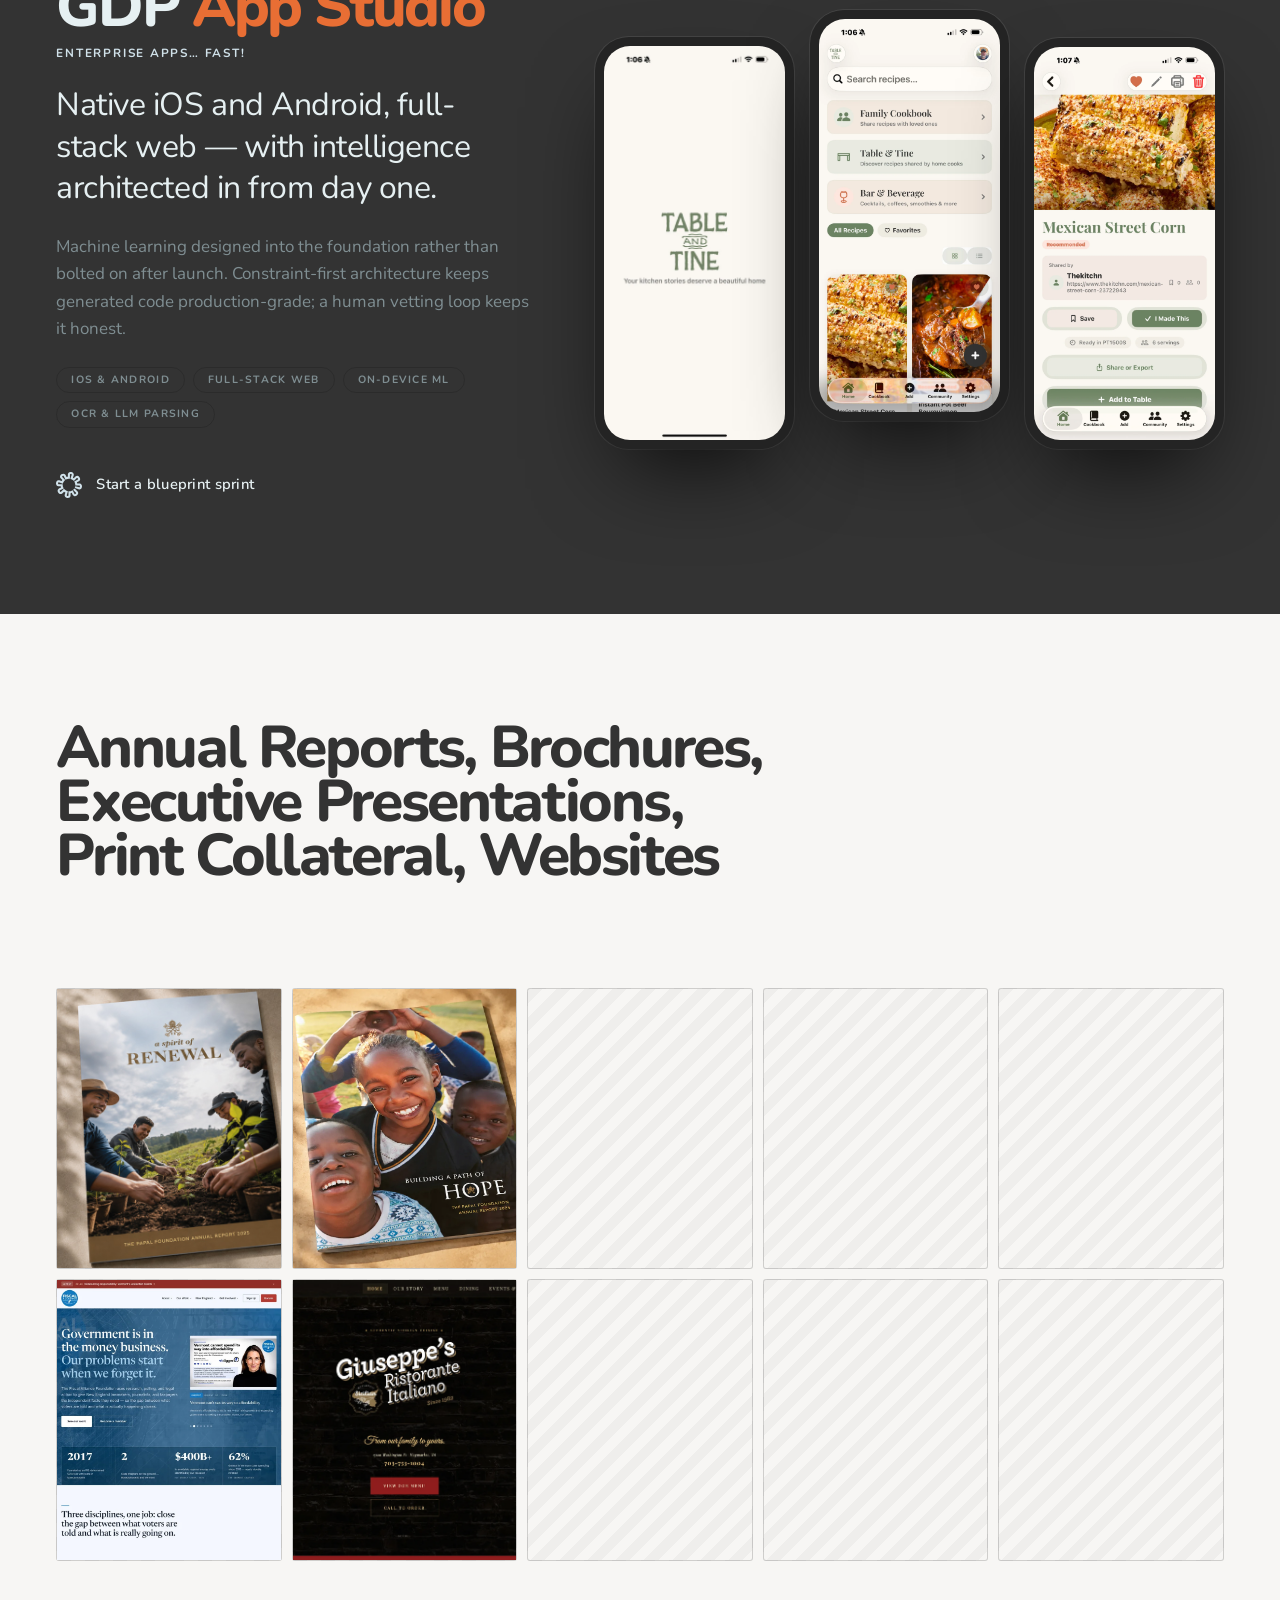
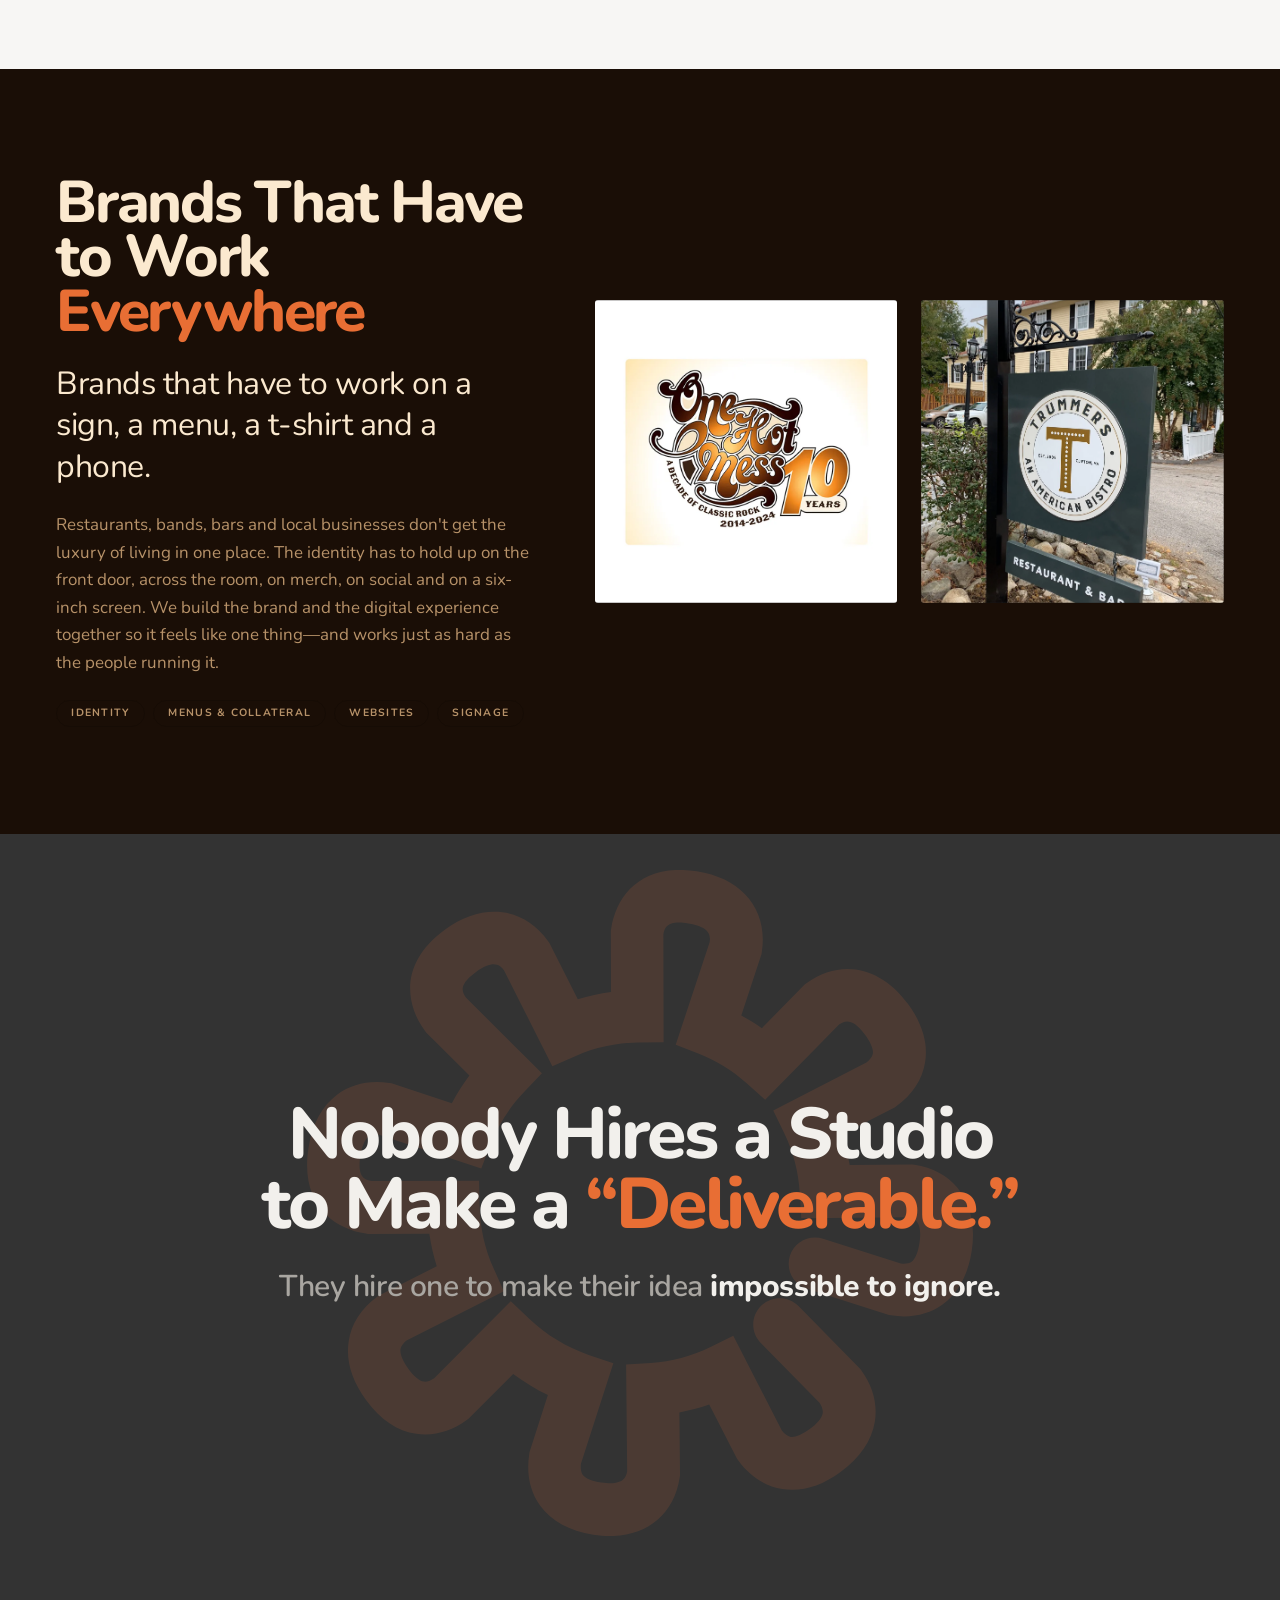
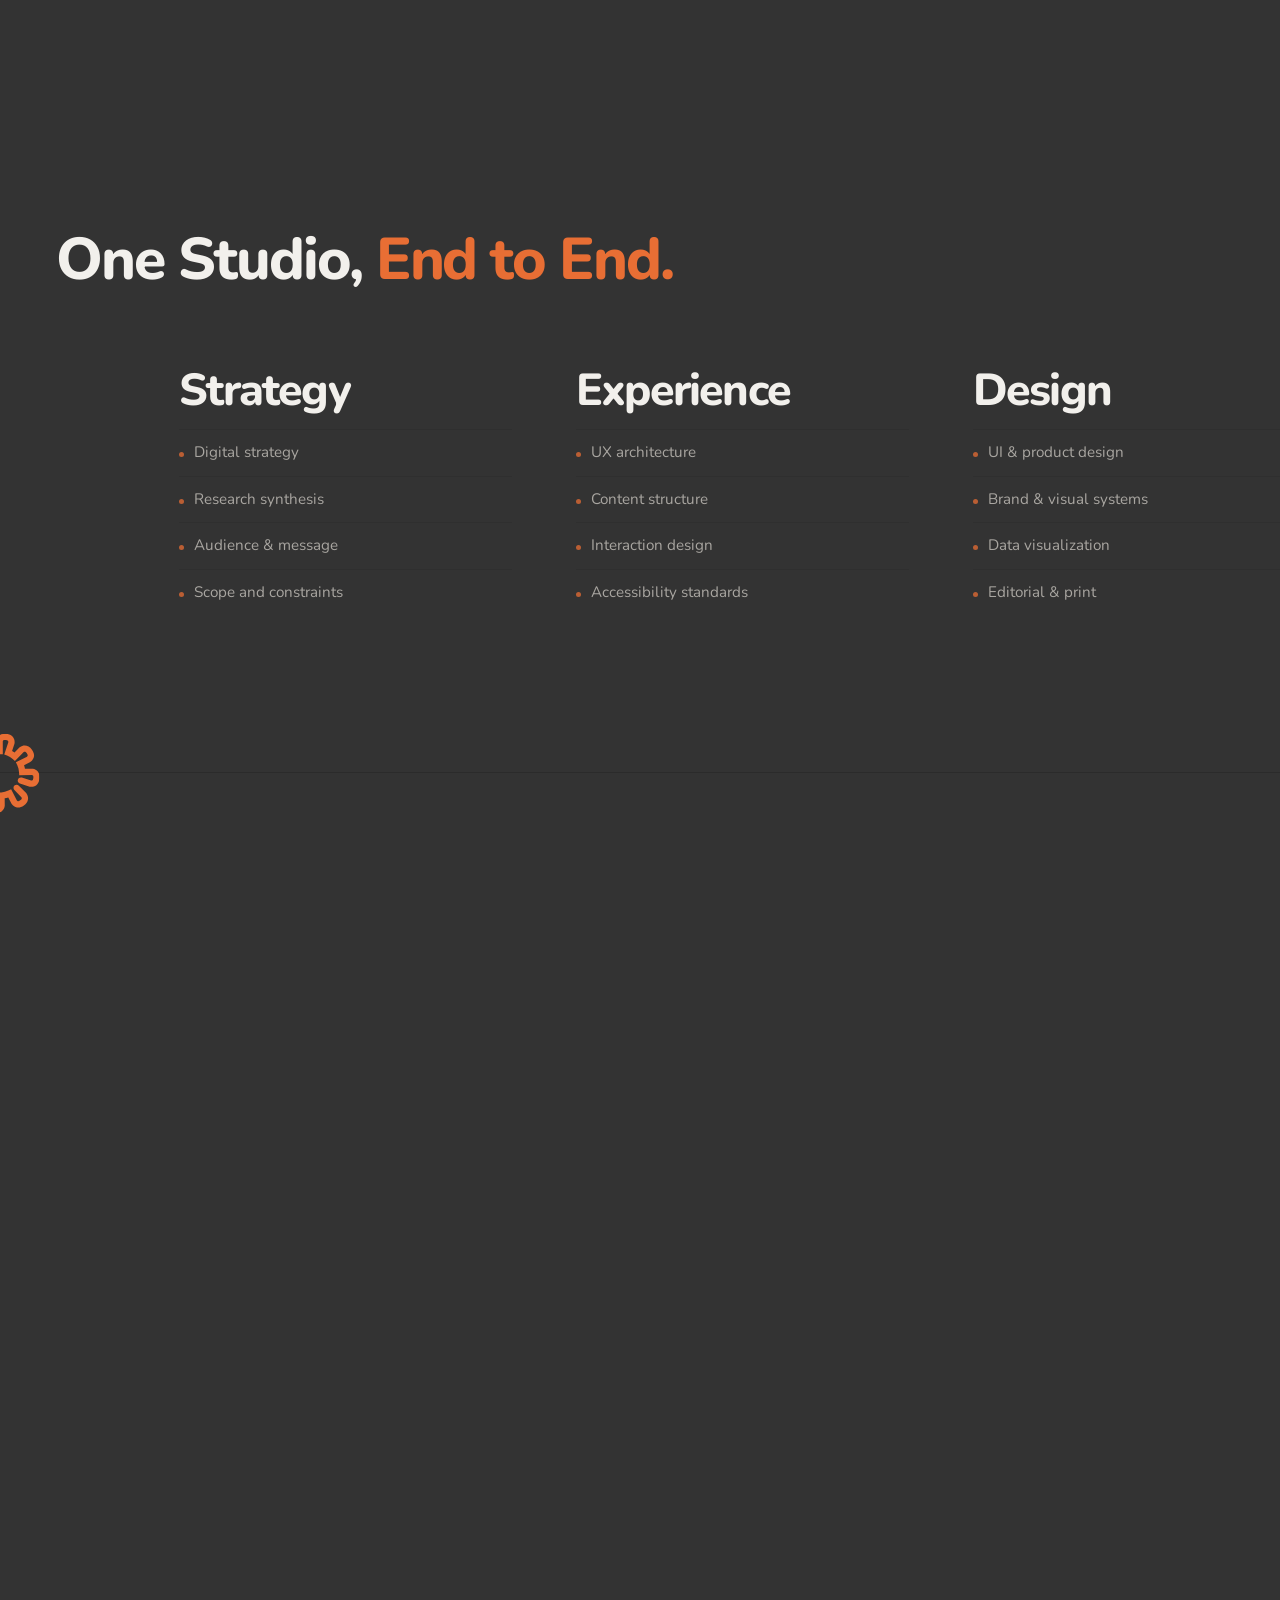
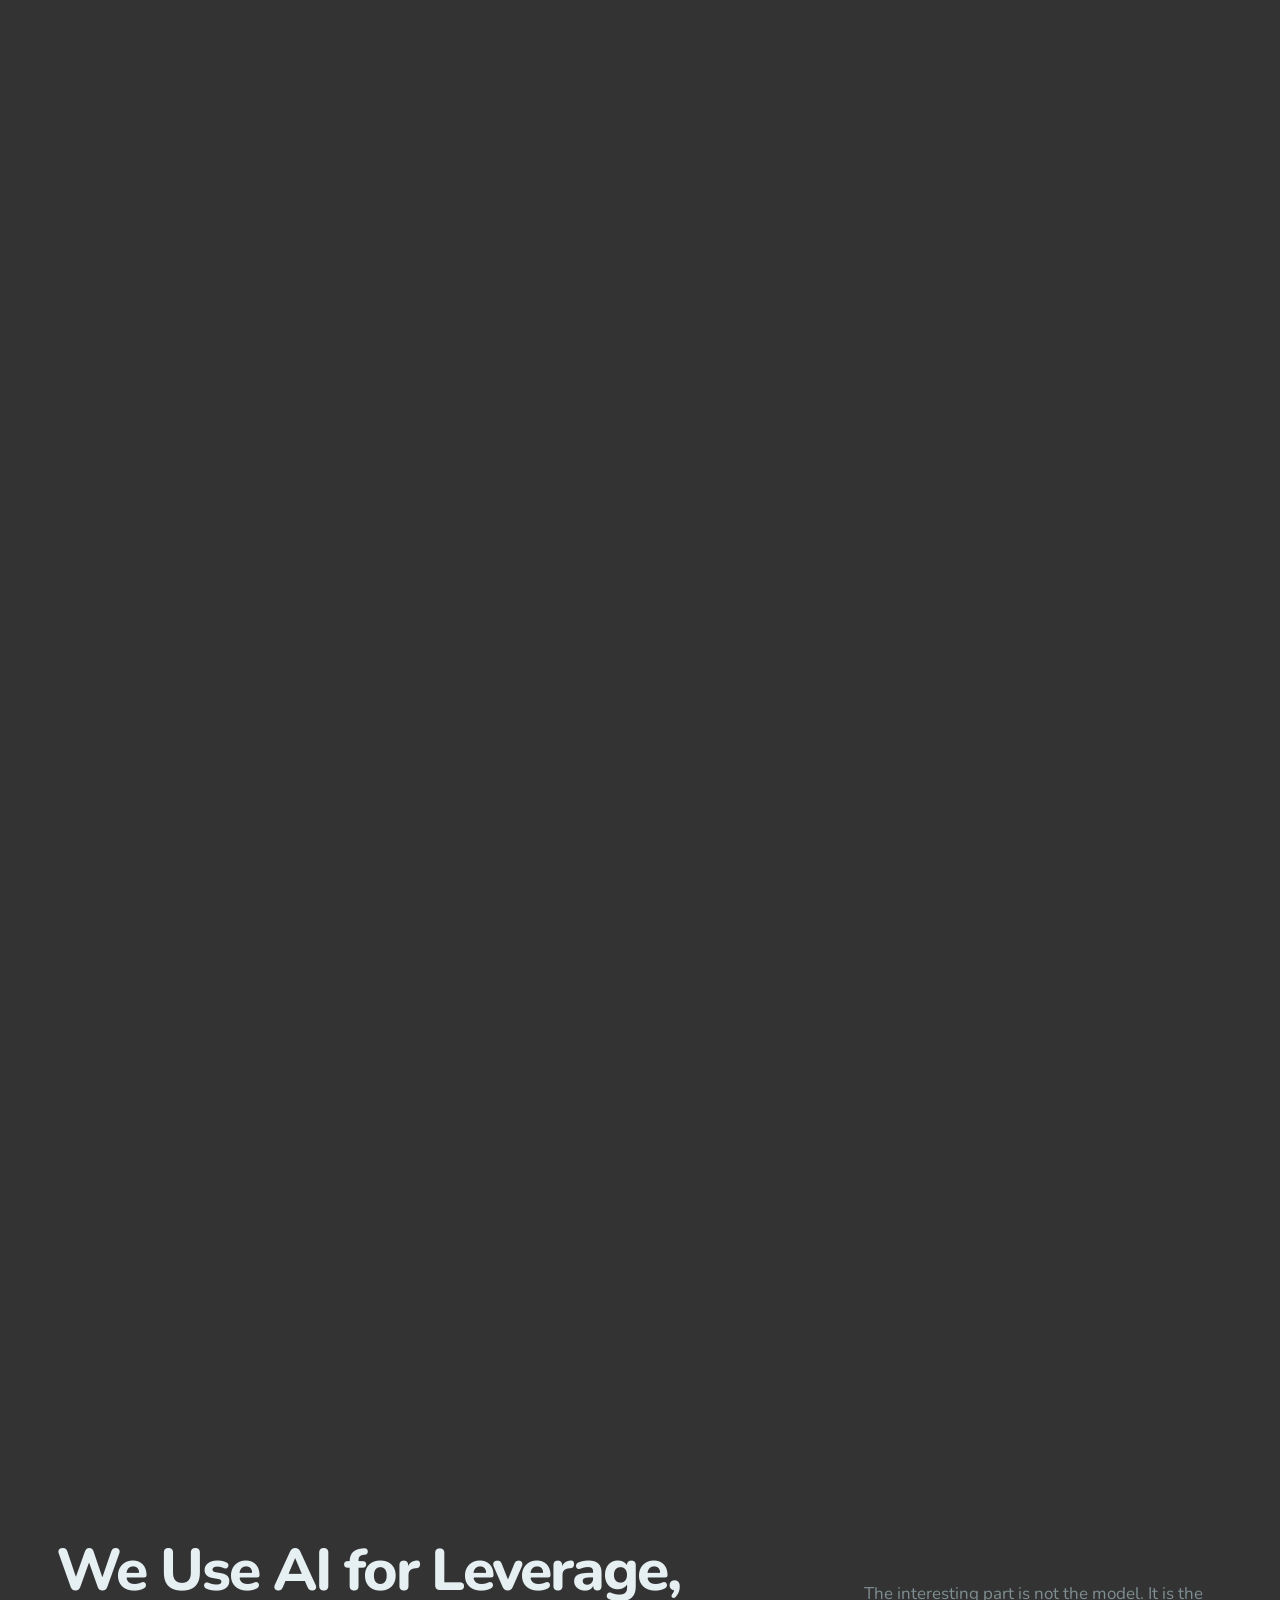
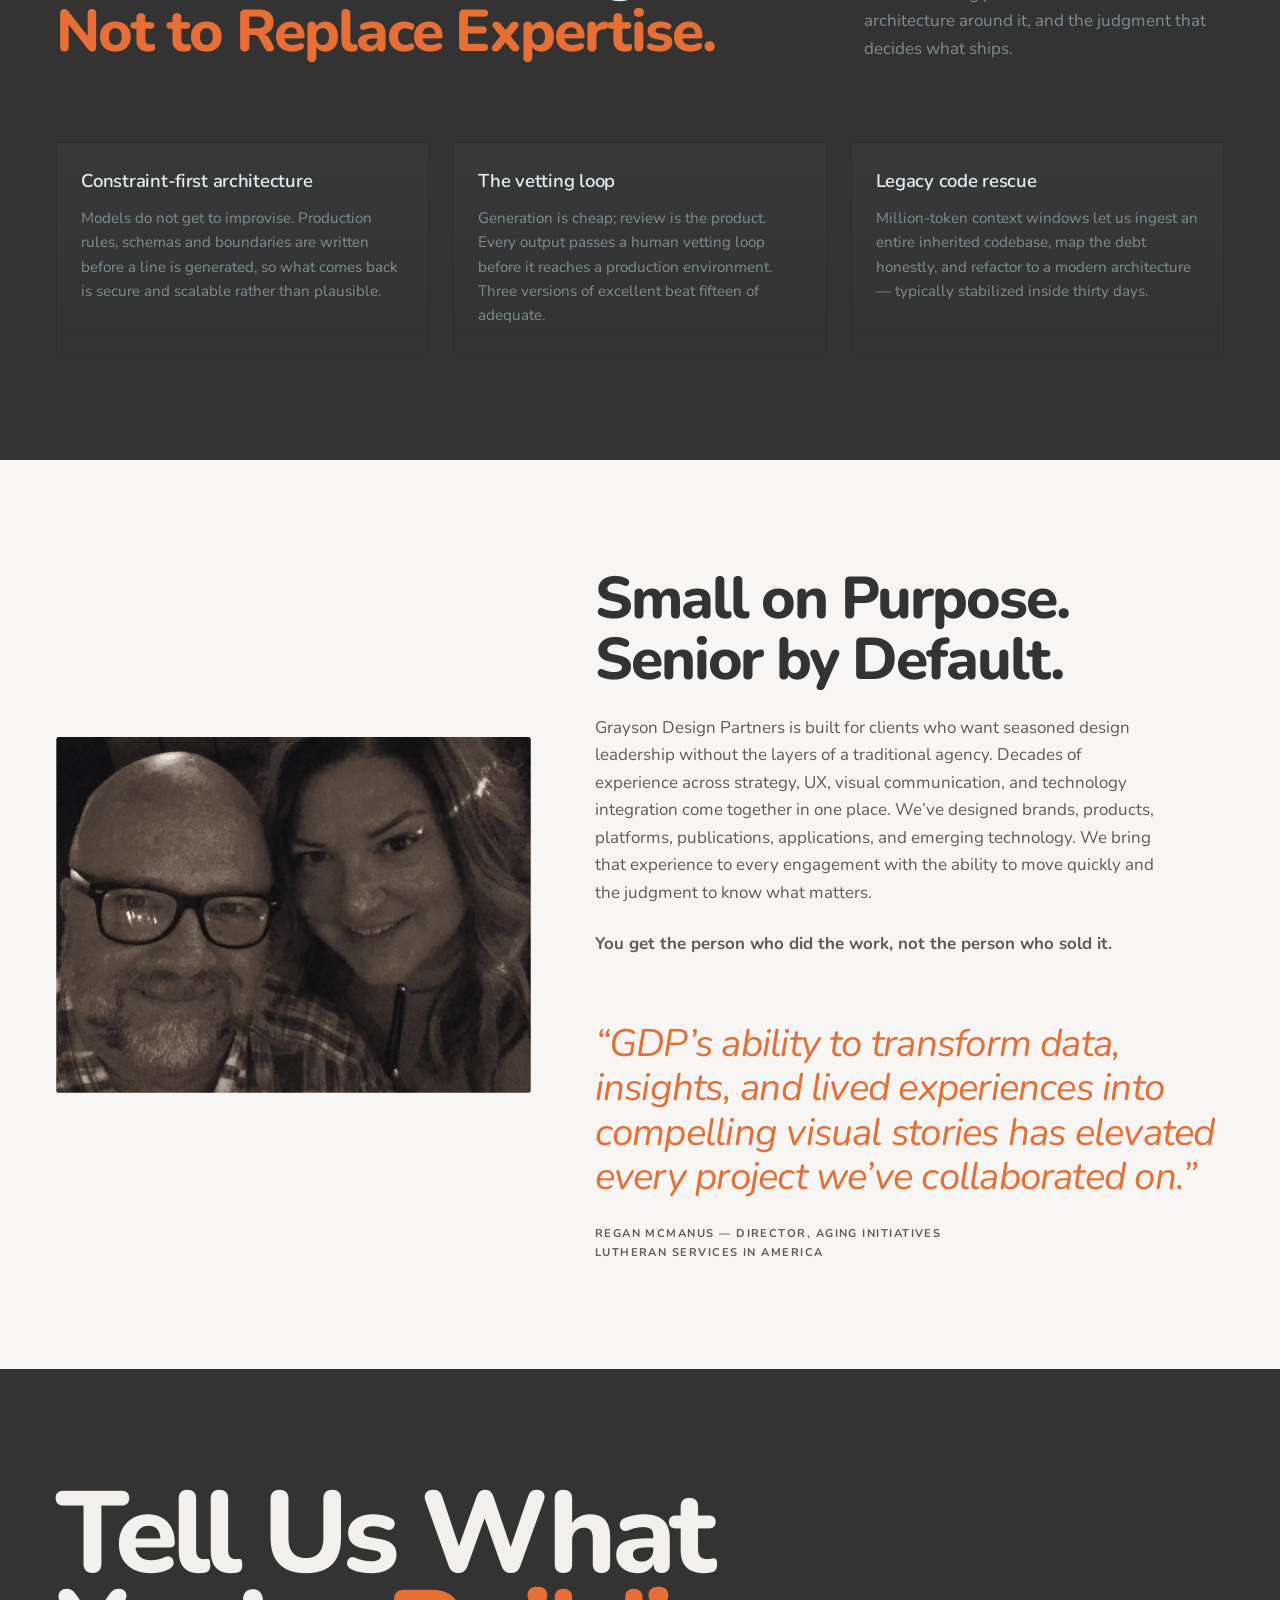
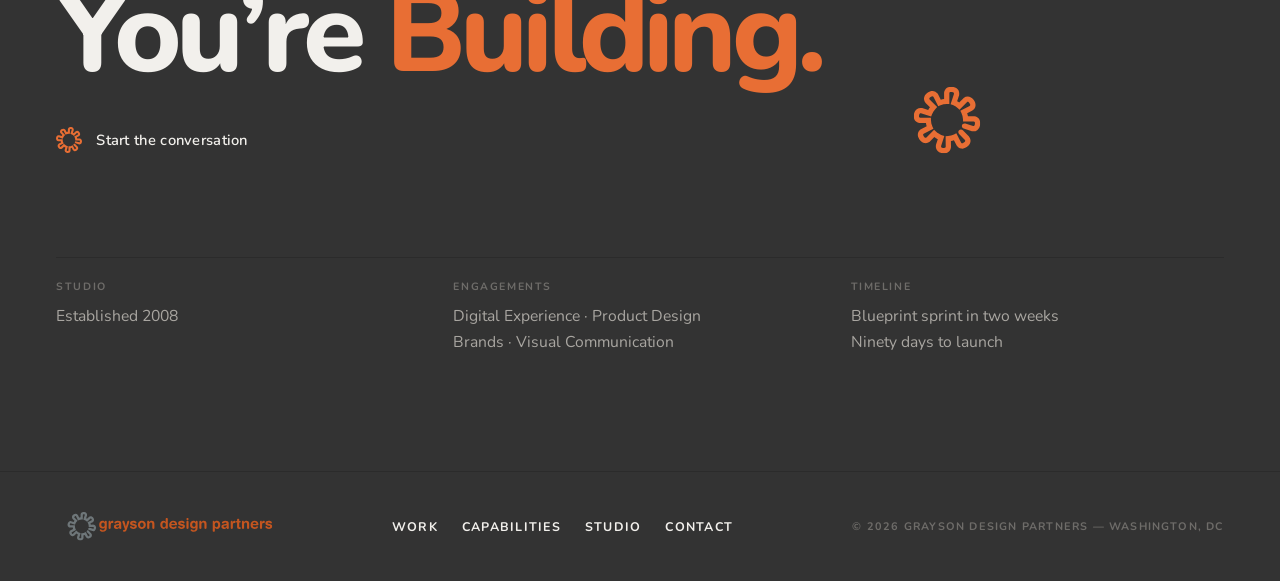
==== commit 66fd2460: "Phone mockups: natural sizing fixes mobile side-crop; CSS cache-bust param" ====
--- a/index.html
+++ b/index.html
@@ -66,7 +66,7 @@
 <link rel="preconnect" href="https://fonts.gstatic.com" crossorigin>
 <link rel="preload" as="image" href="img/hero-strip.webp">
 <link href="https://fonts.googleapis.com/css2?family=Nunito:ital,wght@0,300..1000;1,300..1000&display=swap" rel="stylesheet">
-<link rel="stylesheet" href="css/site.css">
+<link rel="stylesheet" href="css/site.css?v=20260831a">
 </head>
 <body>
 <a class="skip" href="#main">Skip to content</a>
--- a/css/site.css
+++ b/css/site.css
@@ -393,10 +393,10 @@
 .phone{
   position:relative;border-radius:34px;padding:9px;background:#242424;
   box-shadow:0 40px 90px -30px rgba(0,0,0,.85),0 0 0 1px rgba(255,255,255,.09);
-  aspect-ratio:736/1600;overflow:hidden;
-}
-.phone > *{border-radius:26px;overflow:hidden;height:100%}
-.phone img{width:100%;height:100%;object-fit:cover}
+  overflow:hidden;
+}
+.phone > *{border-radius:26px;overflow:hidden}
+.phone img{width:100%;height:auto;object-fit:cover;display:block}
 
 /* an unframed screenshot — the work with nothing drawn around it */
 .shot{position:relative;border-radius:3px;overflow:hidden;line-height:0}
@@ -696,7 +696,6 @@
   .stage{width:auto}
   .stage + .stage{margin-top:var(--s5);padding-top:var(--s4);border-top:1px solid var(--hair)}
   .menu__link{font-size:clamp(2.2rem,9.4vw,3.8rem)}
-  .phone{aspect-ratio:736/1600}
 }
 @media(max-width:899px){
   .contact__sun{width:clamp(34px,9.6vw,60px)}
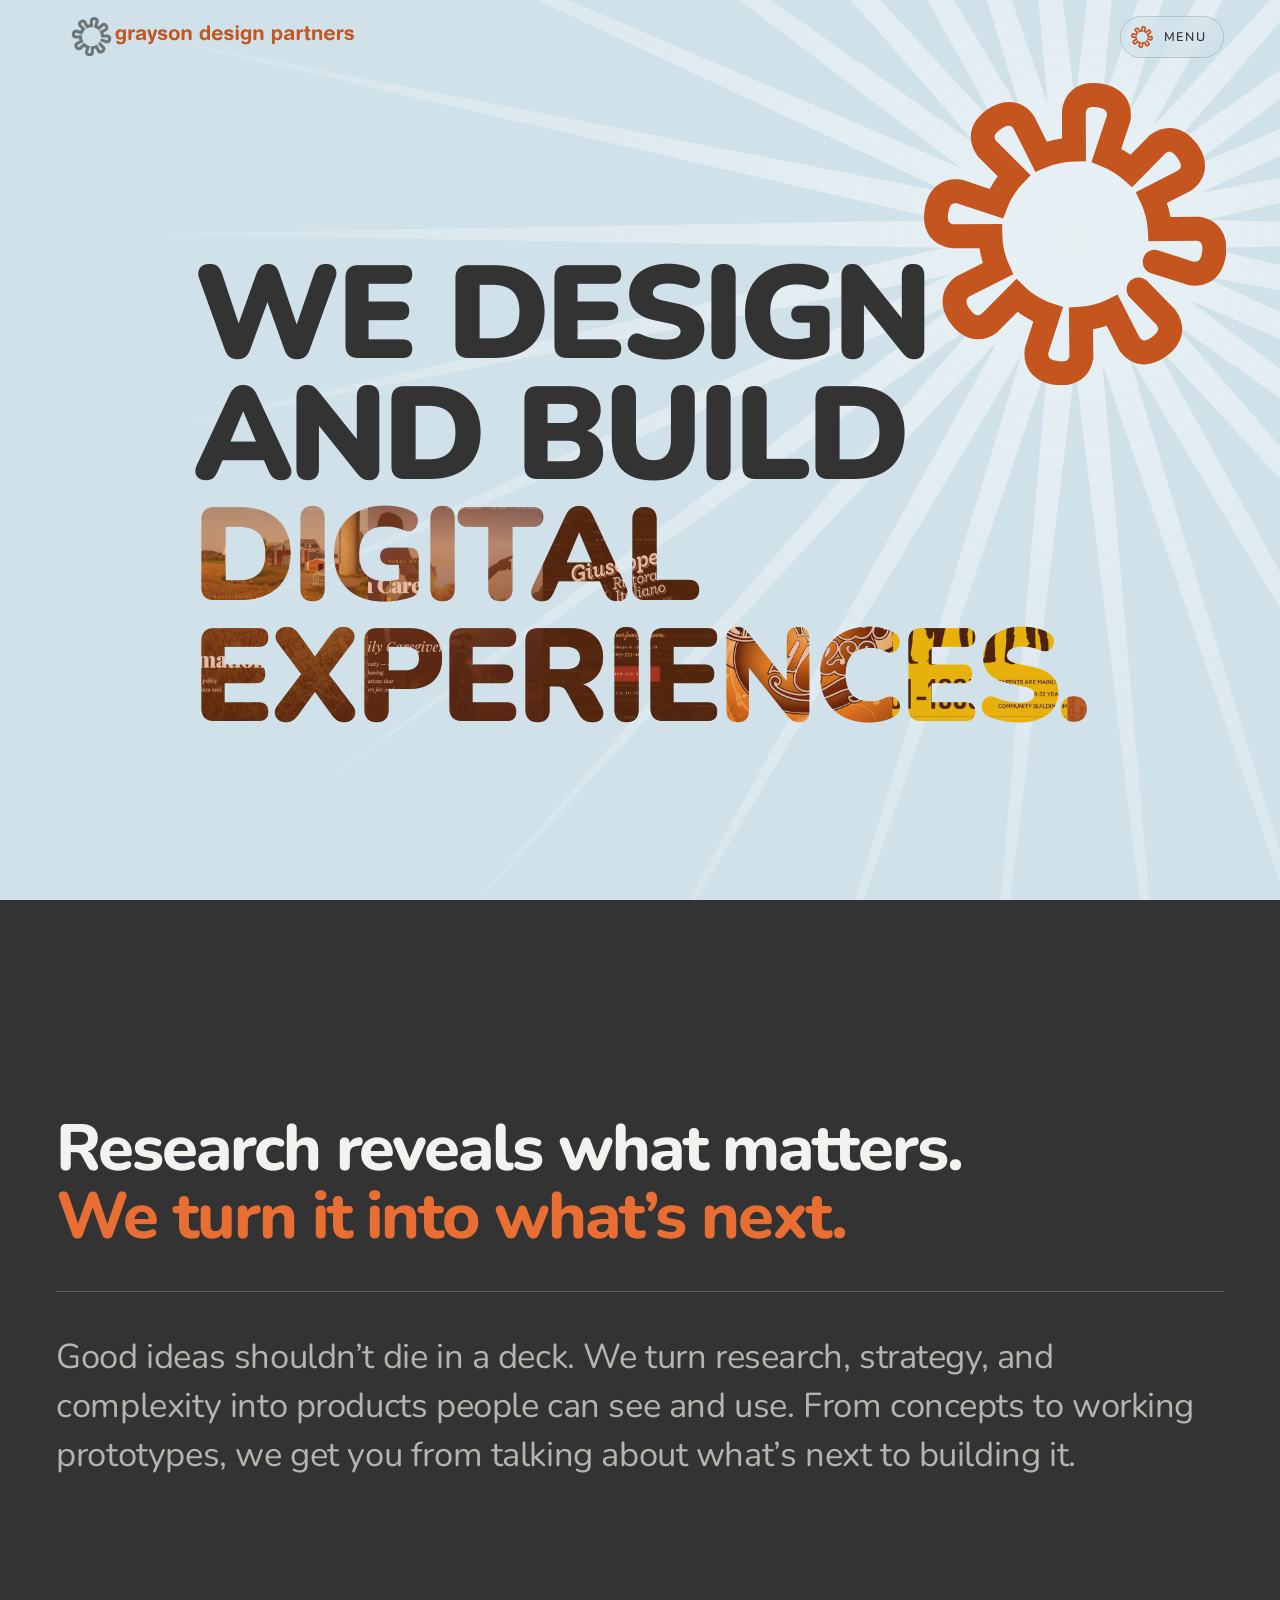
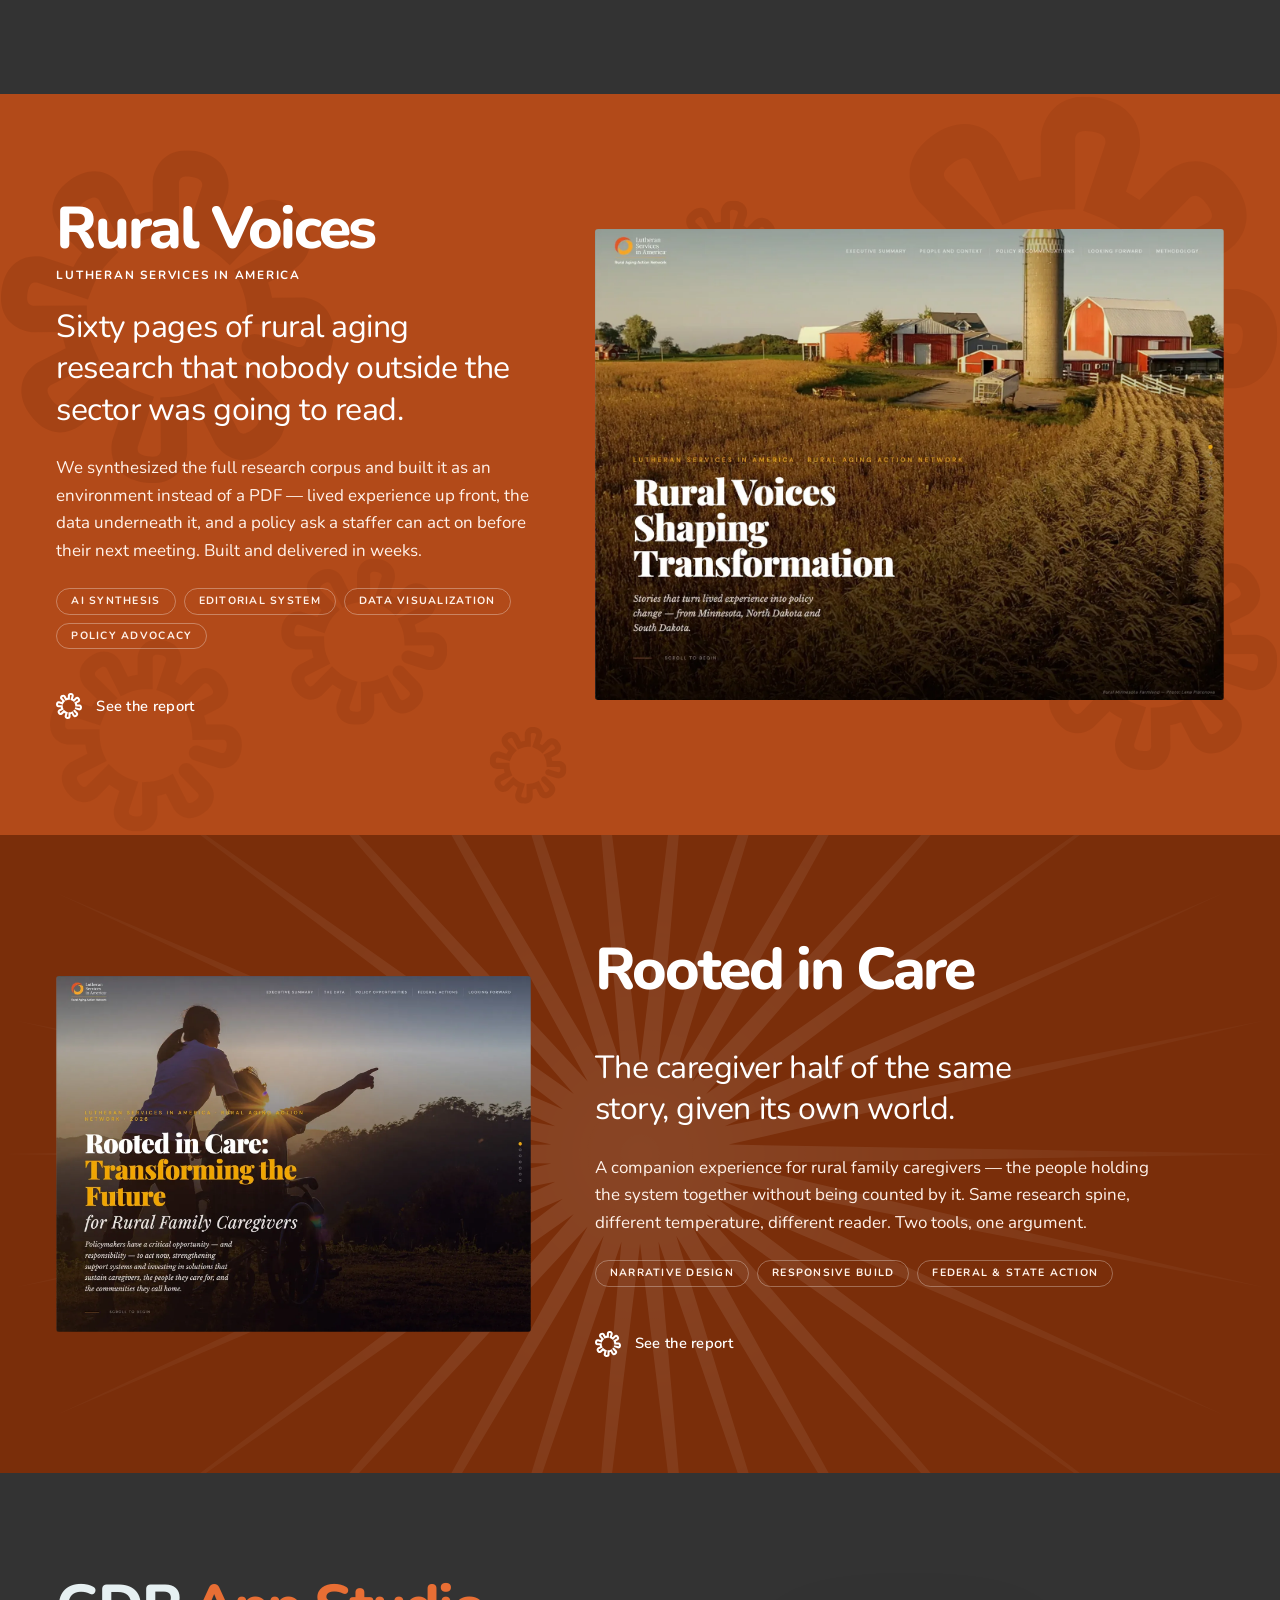
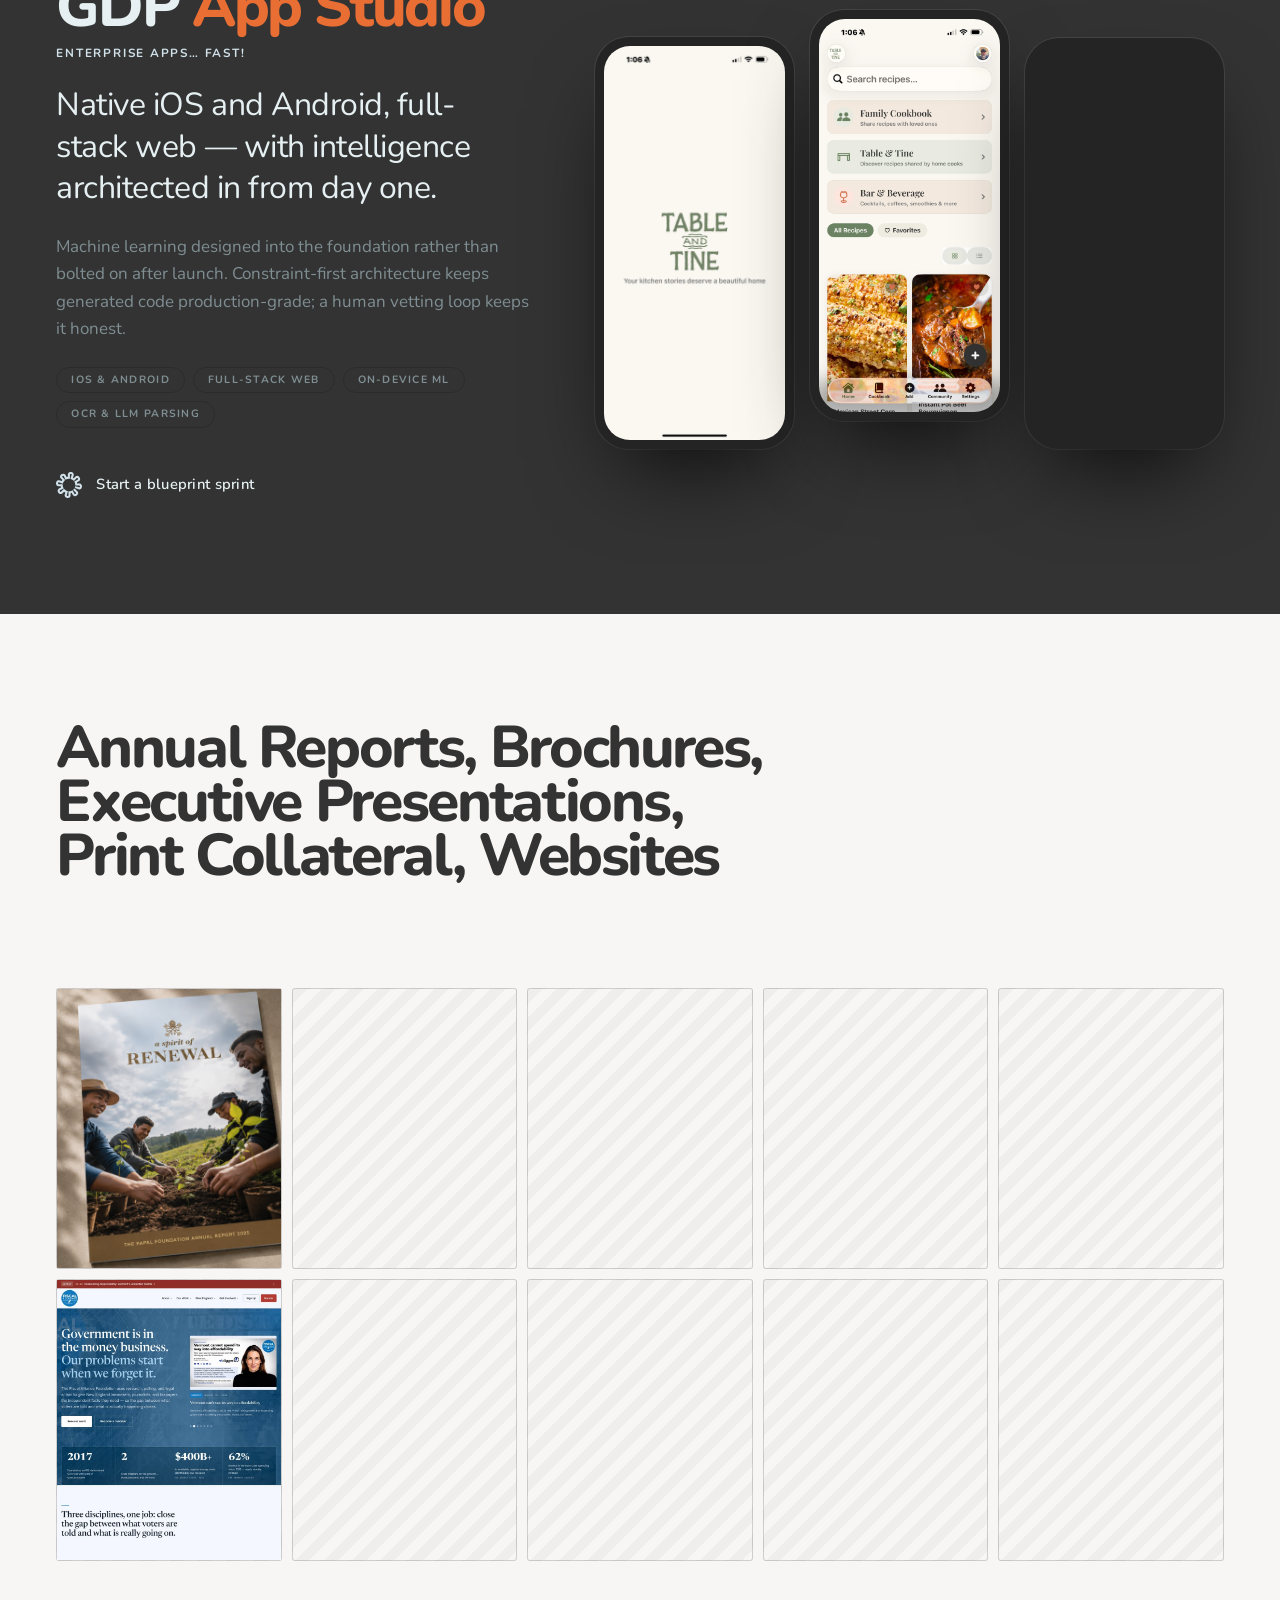
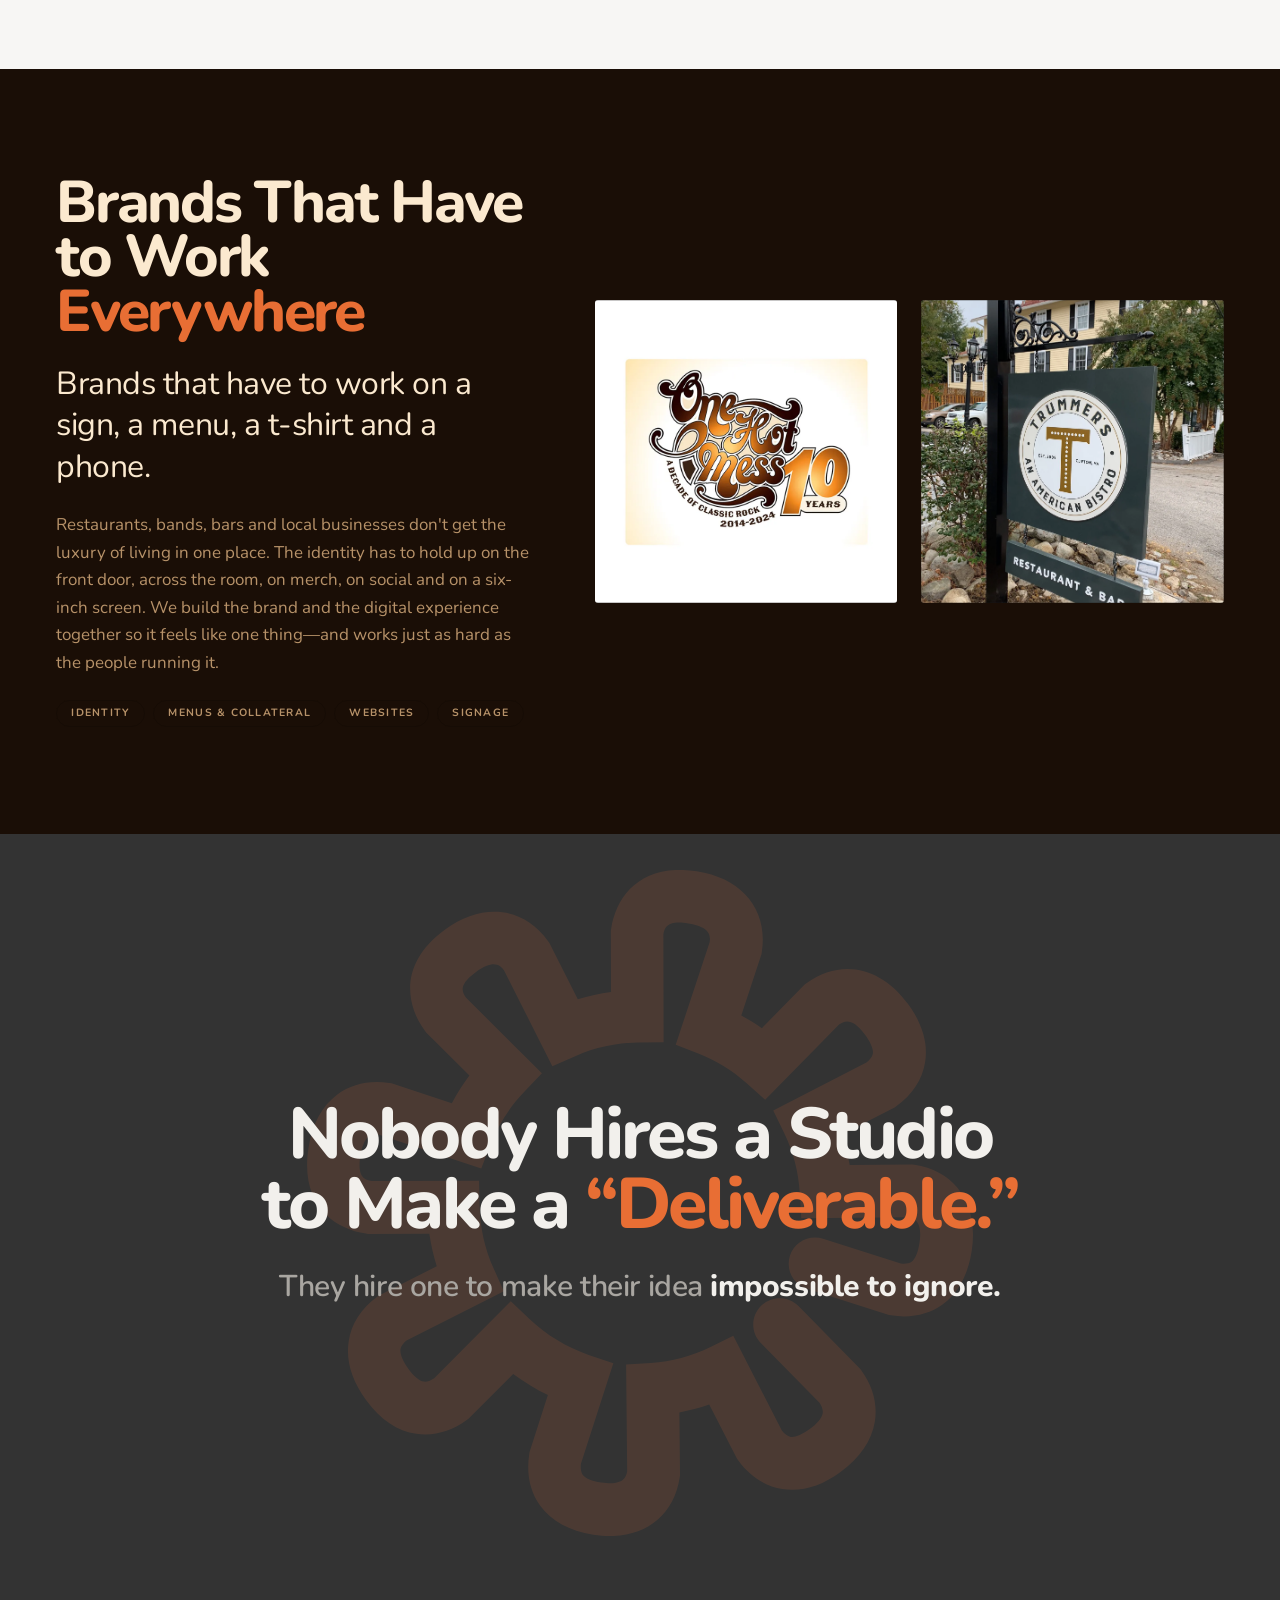
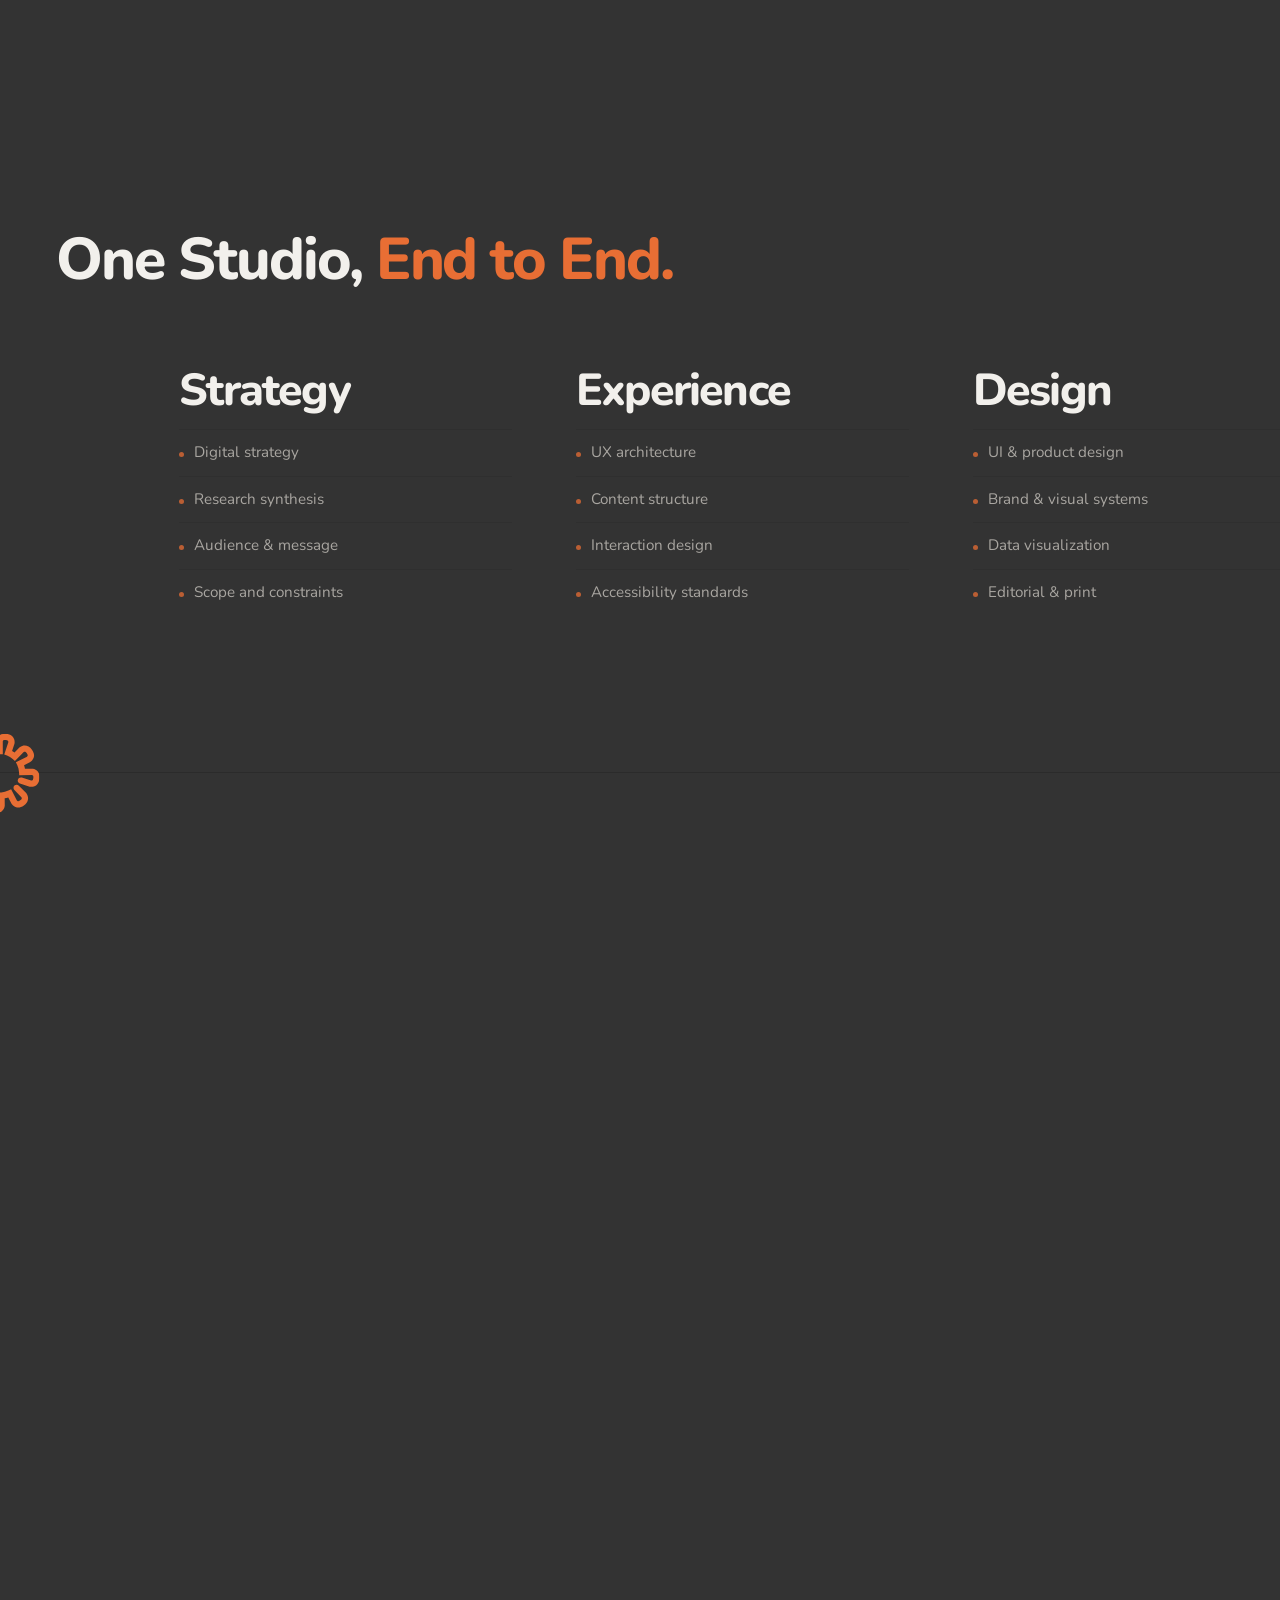
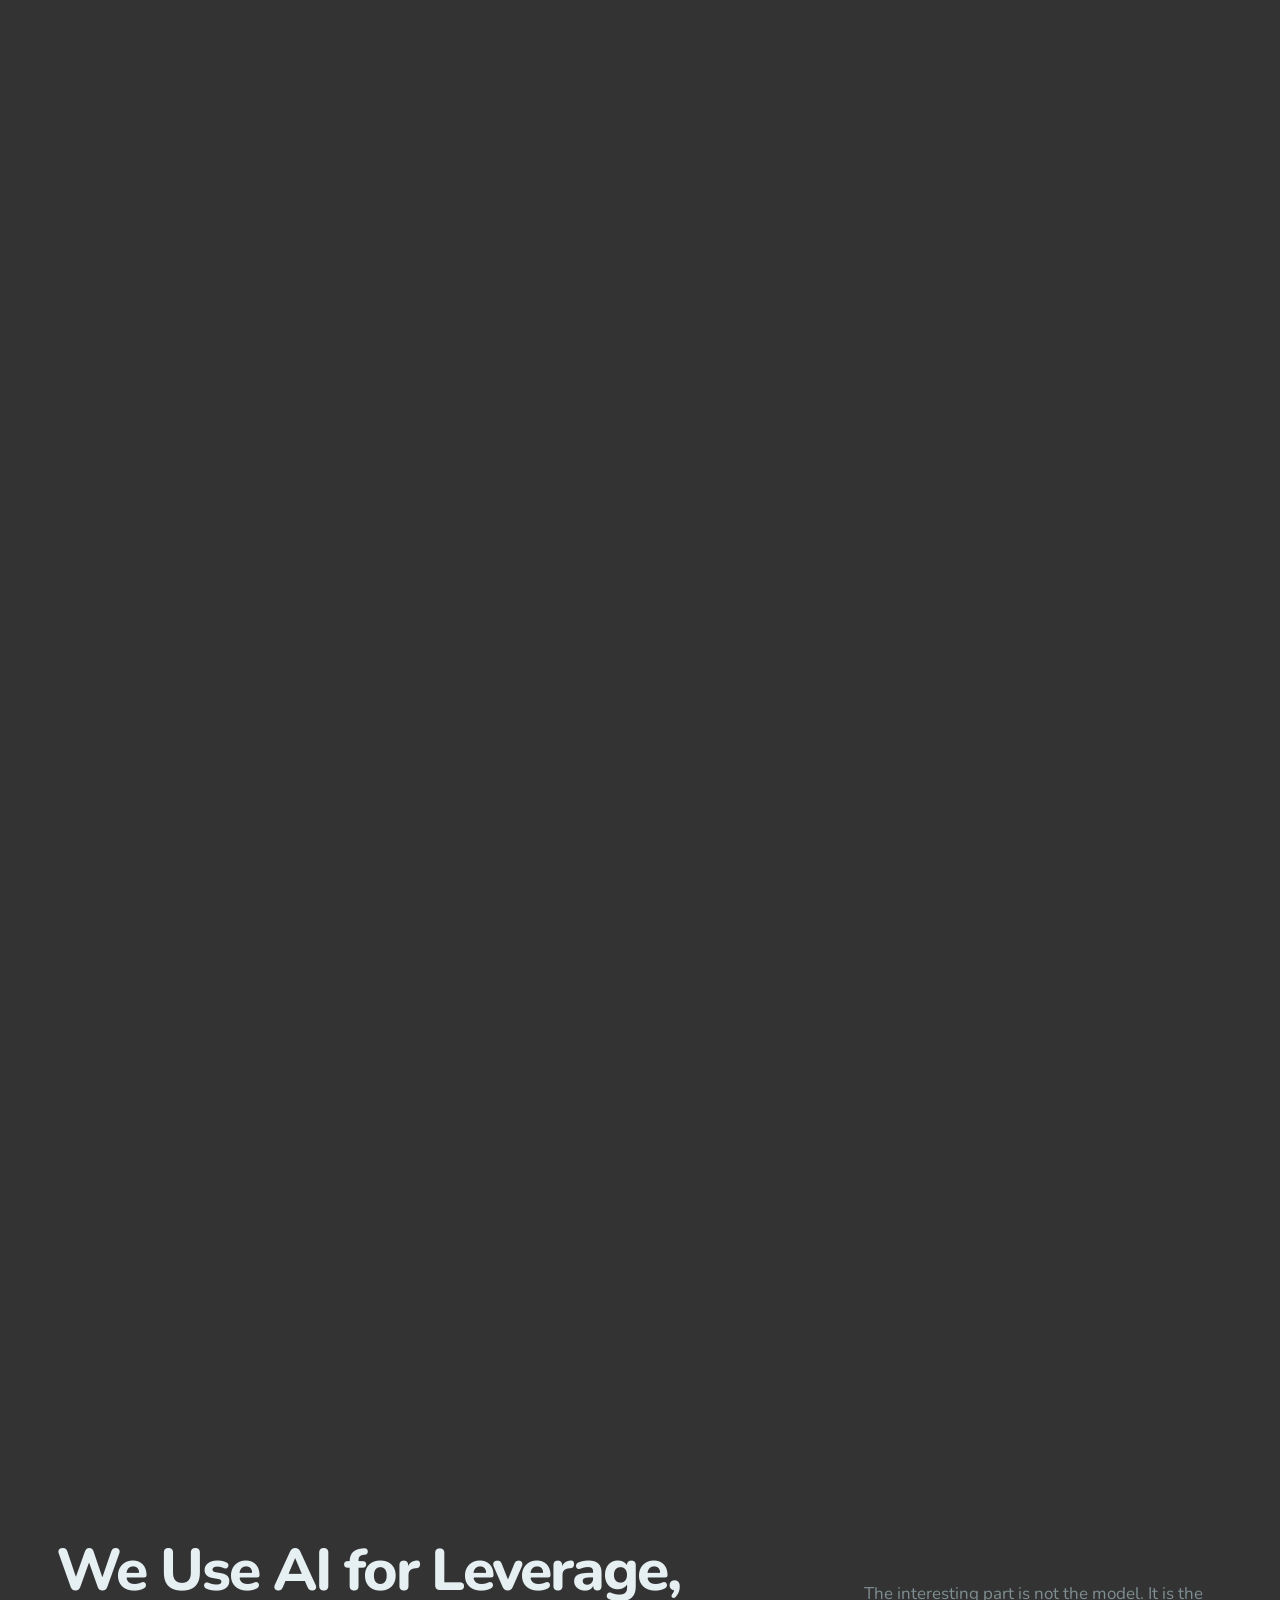
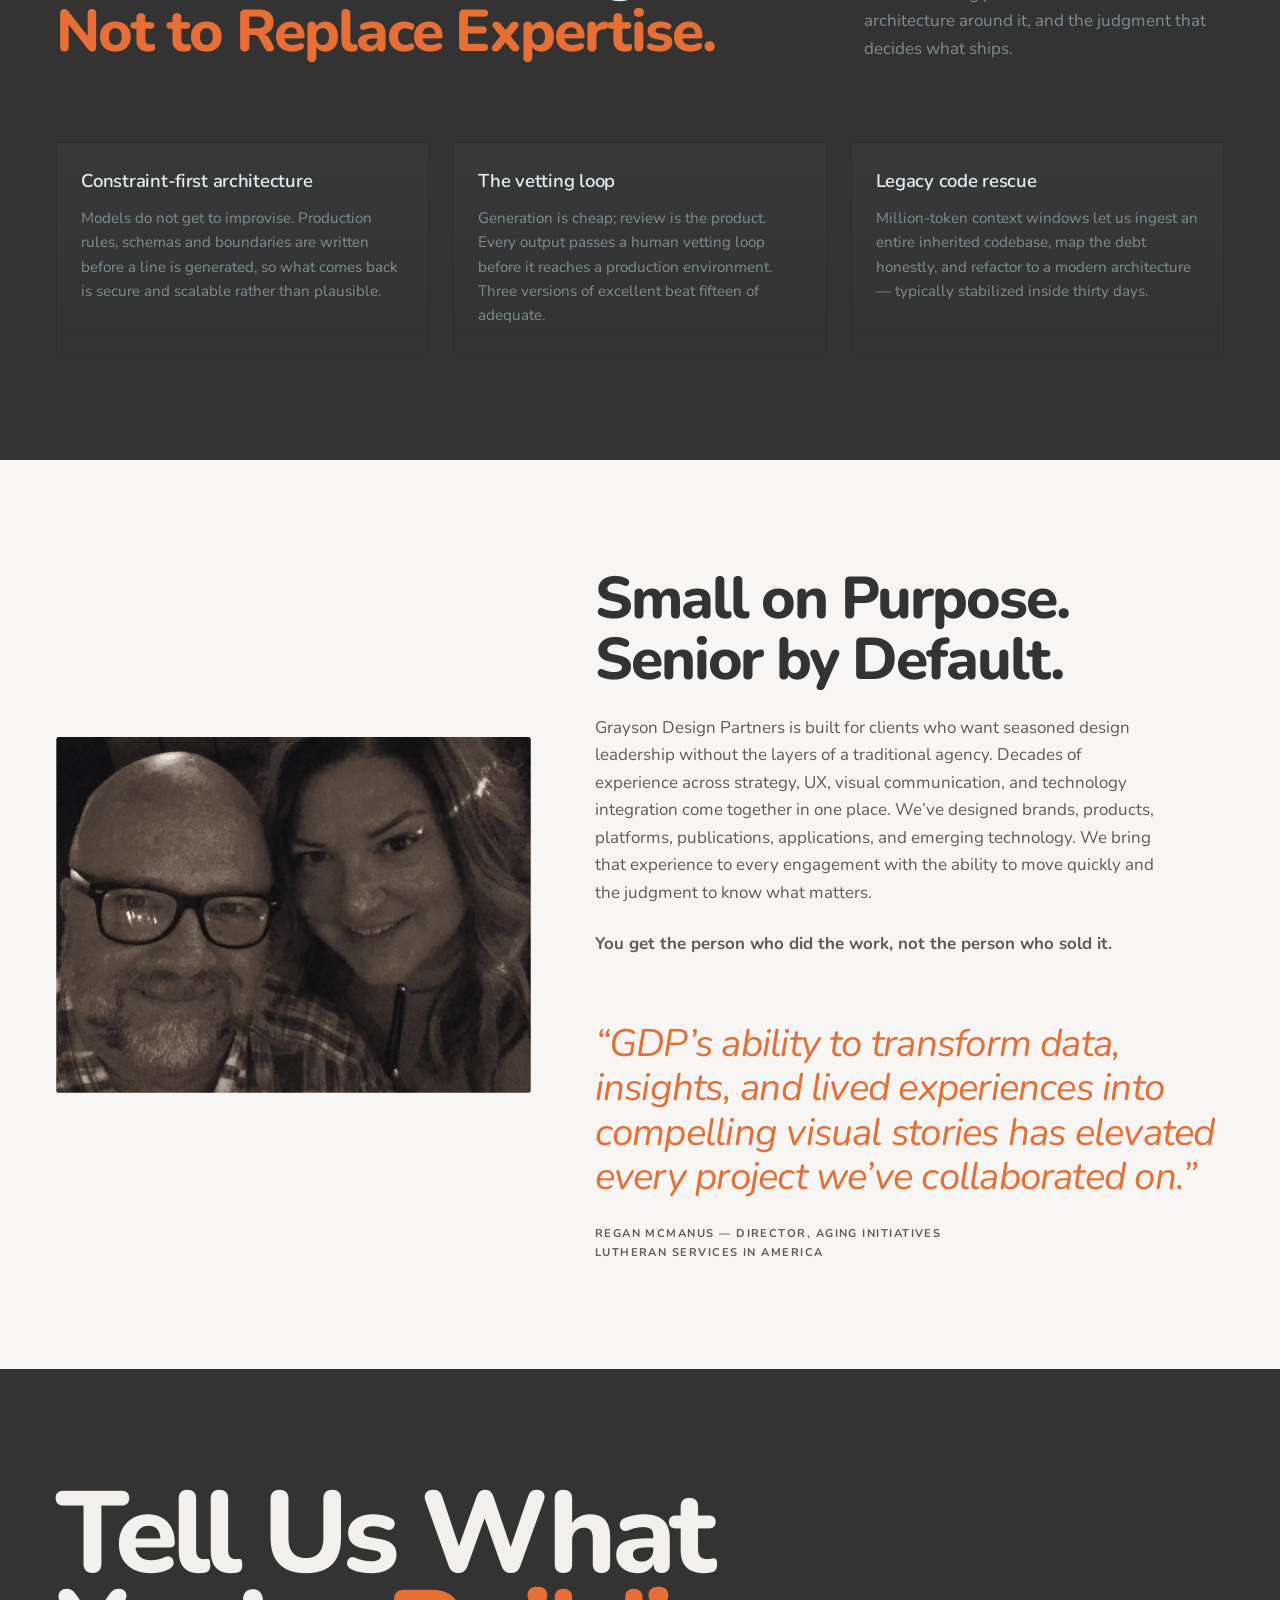
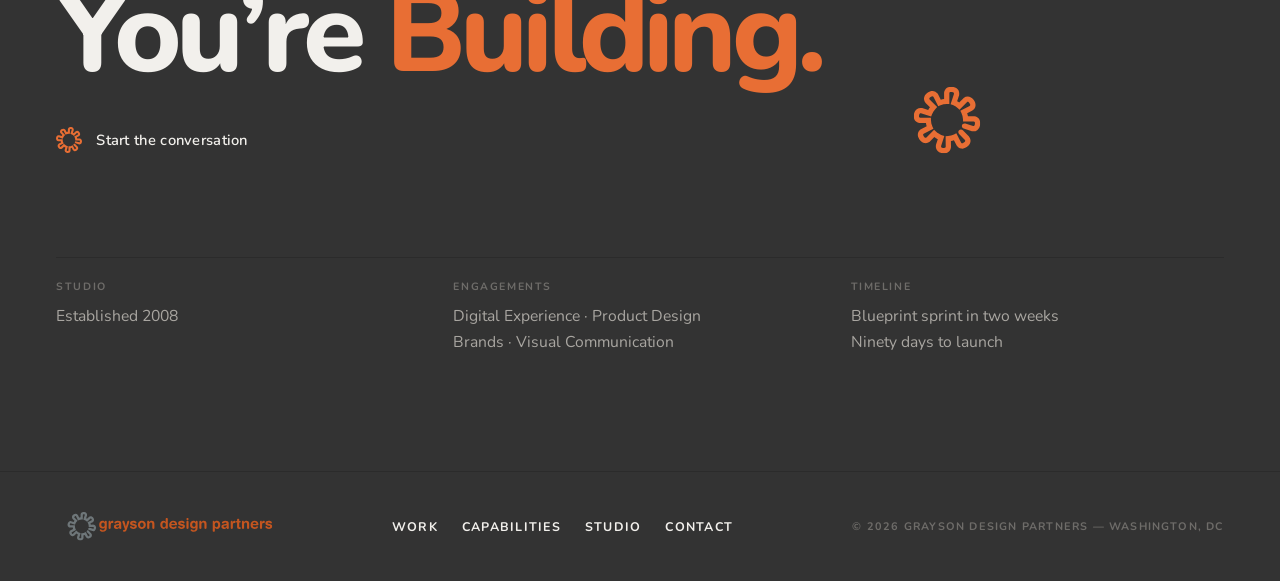
==== commit 331eb0ad: "Add Greyone identity logo to Brand Development lightbox; cache-bust site.js" ====
--- a/index.html
+++ b/index.html
@@ -423,6 +423,6 @@
   <button class="lb__nav lb__nav--next" id="lbNext" type="button" aria-label="Next image"><svg viewBox="0 0 24 24" fill="none" stroke="currentColor" stroke-width="1.6"><path d="M9 4l8 8-8 8"/></svg></button>
 </div>
 
-<script src="js/site.js" defer></script>
+<script src="js/site.js?v=20260831a" defer></script>
 </body>
 </html>
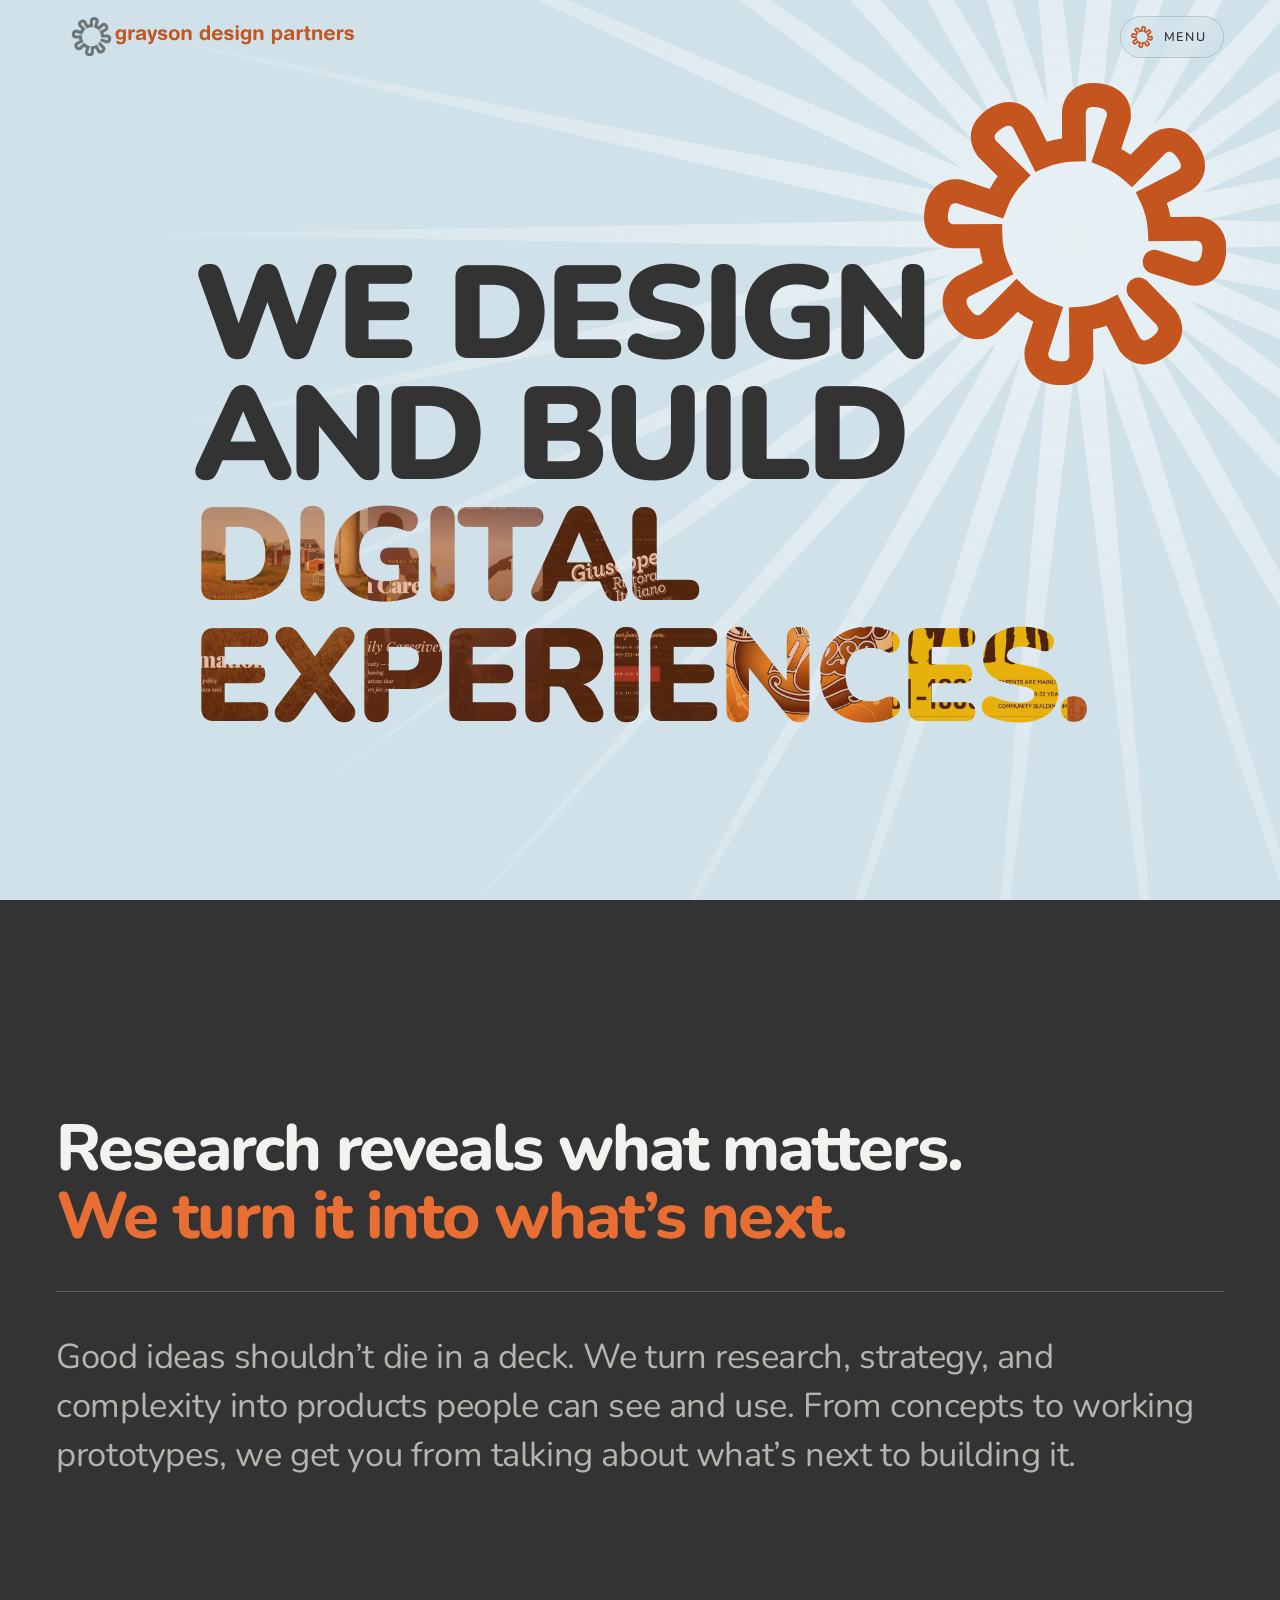
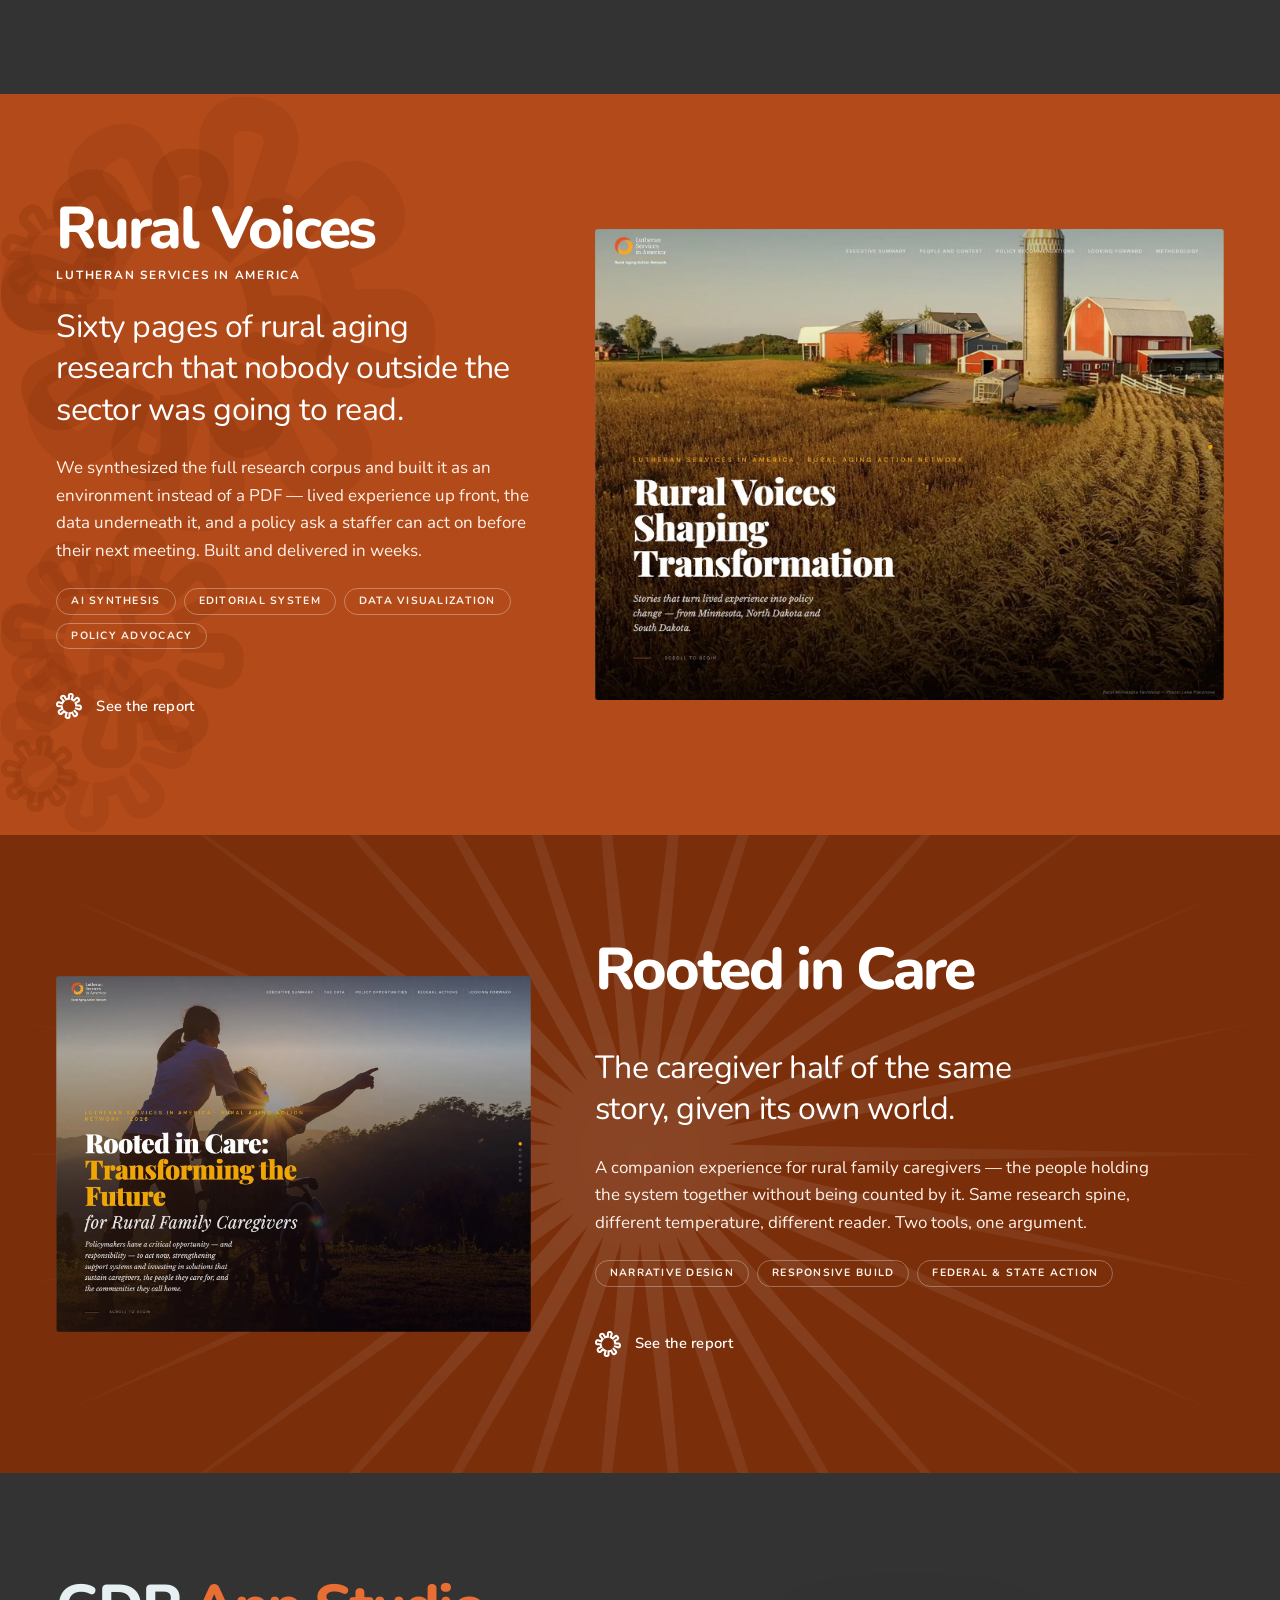
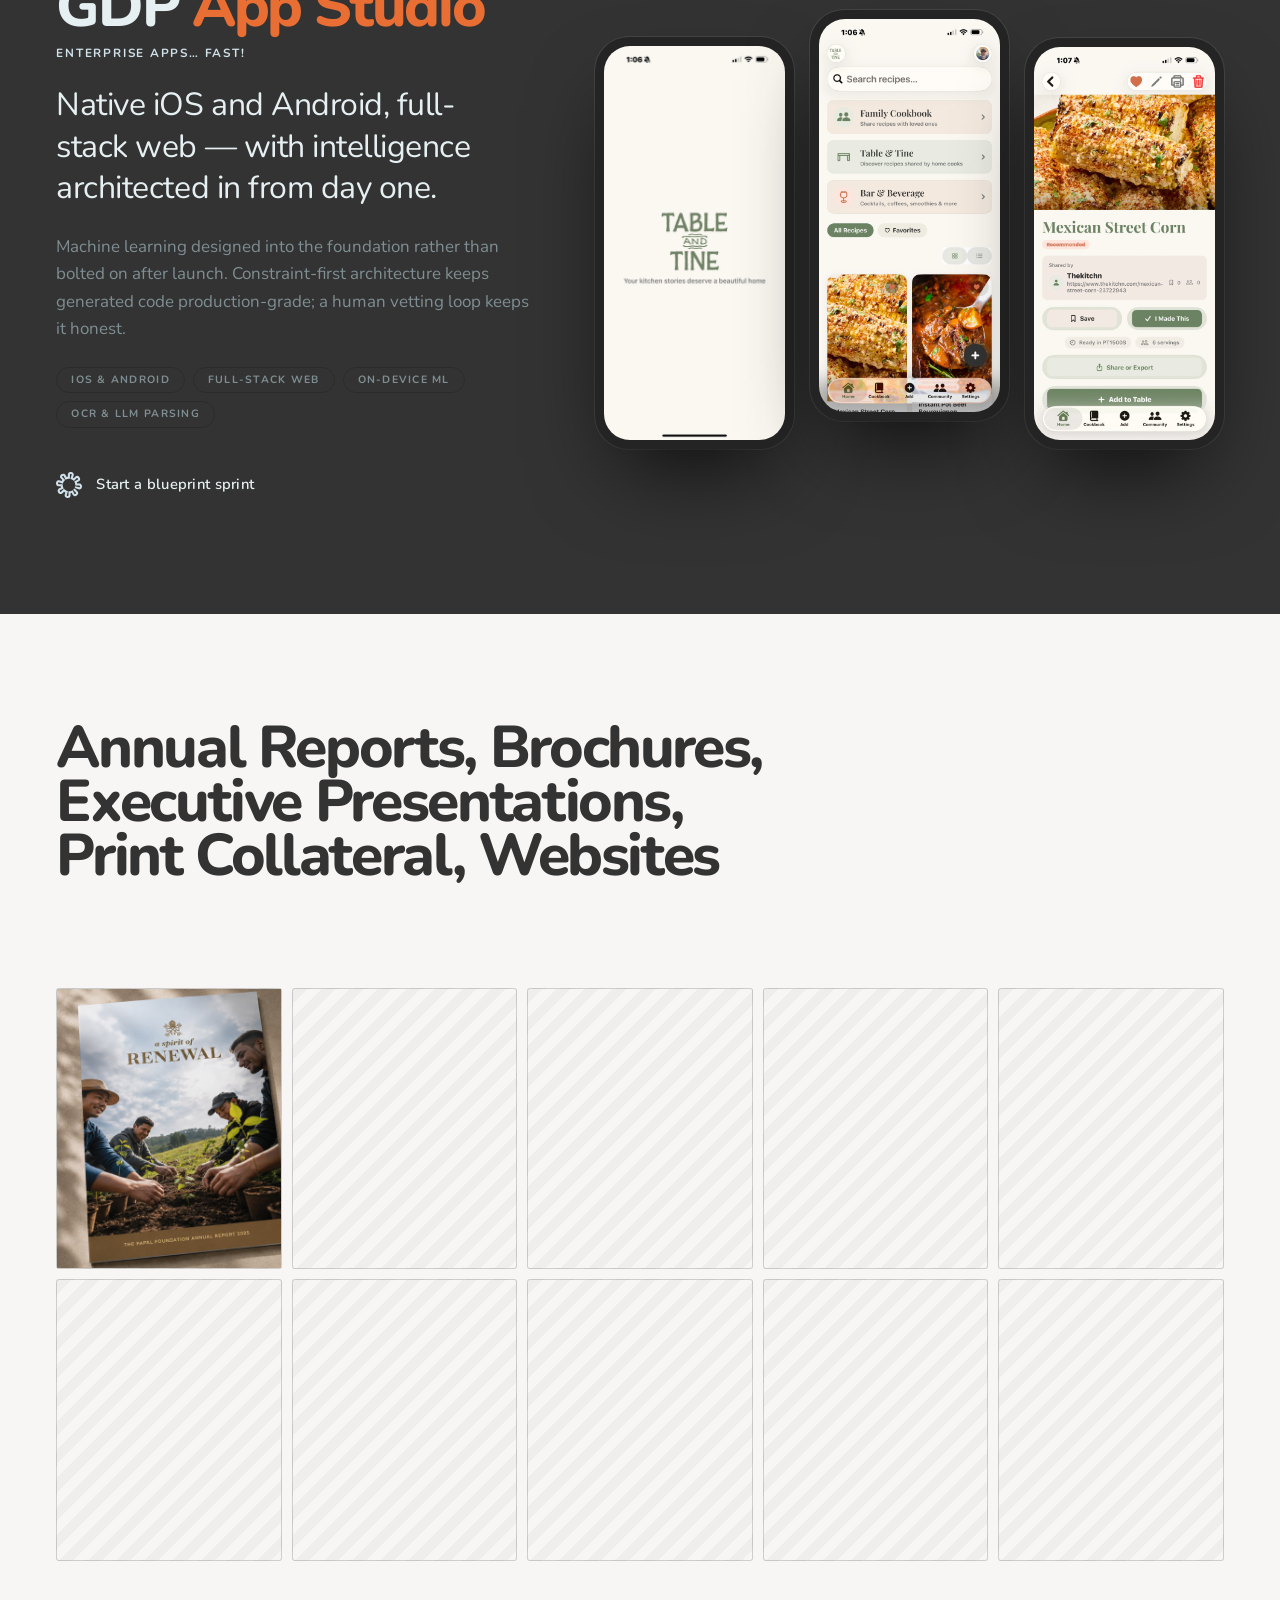
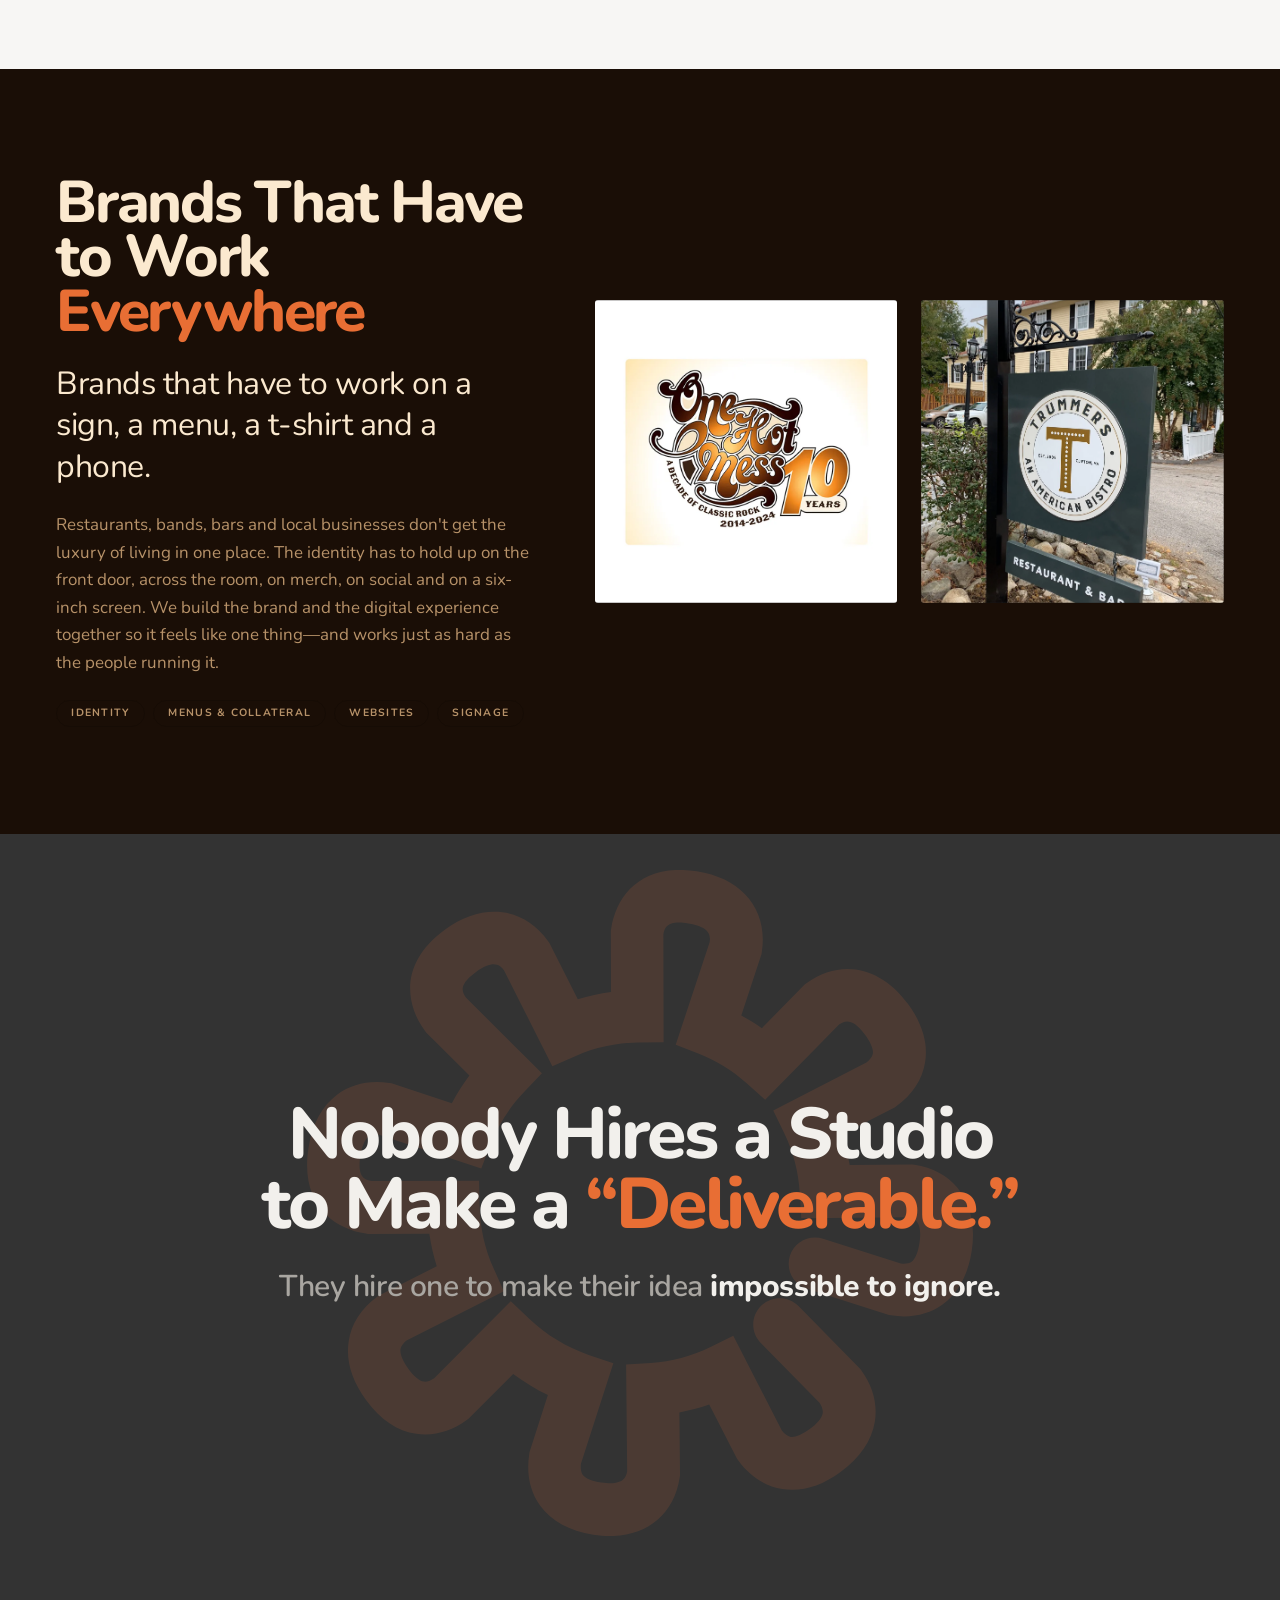
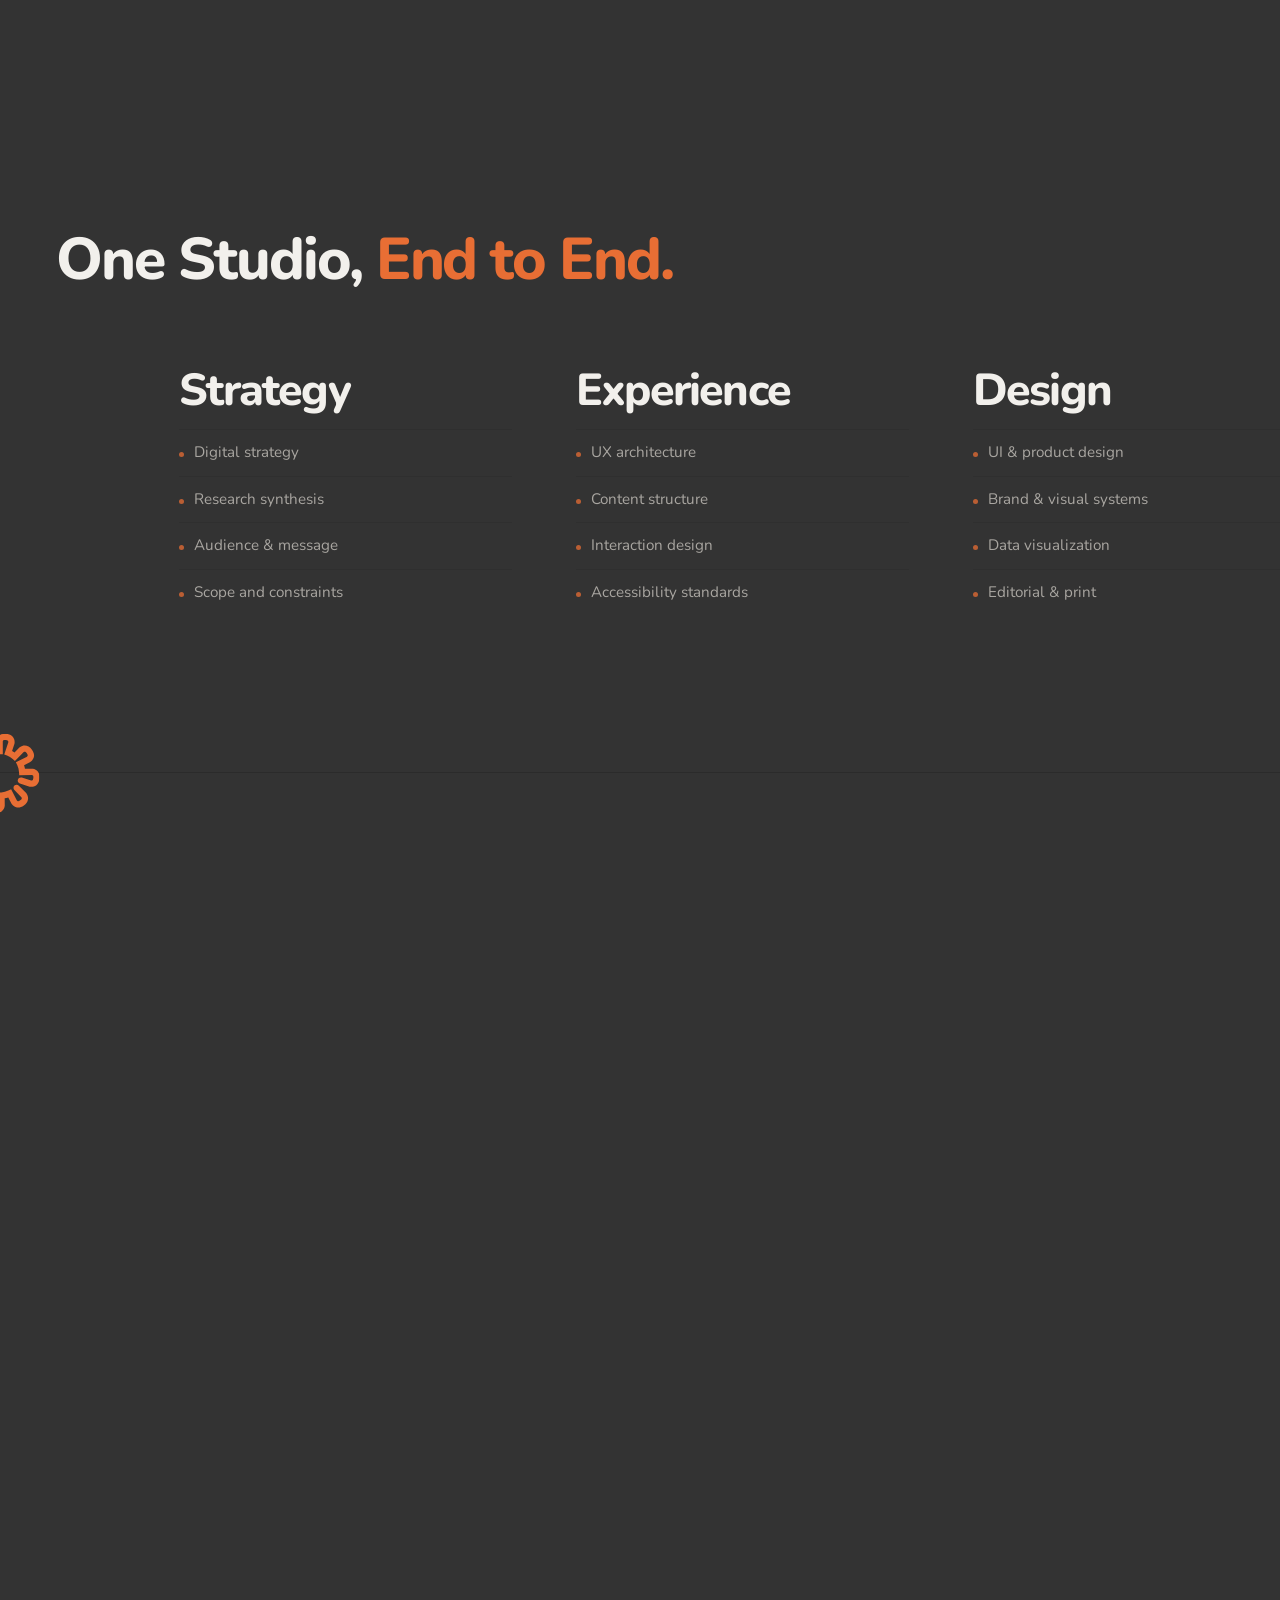
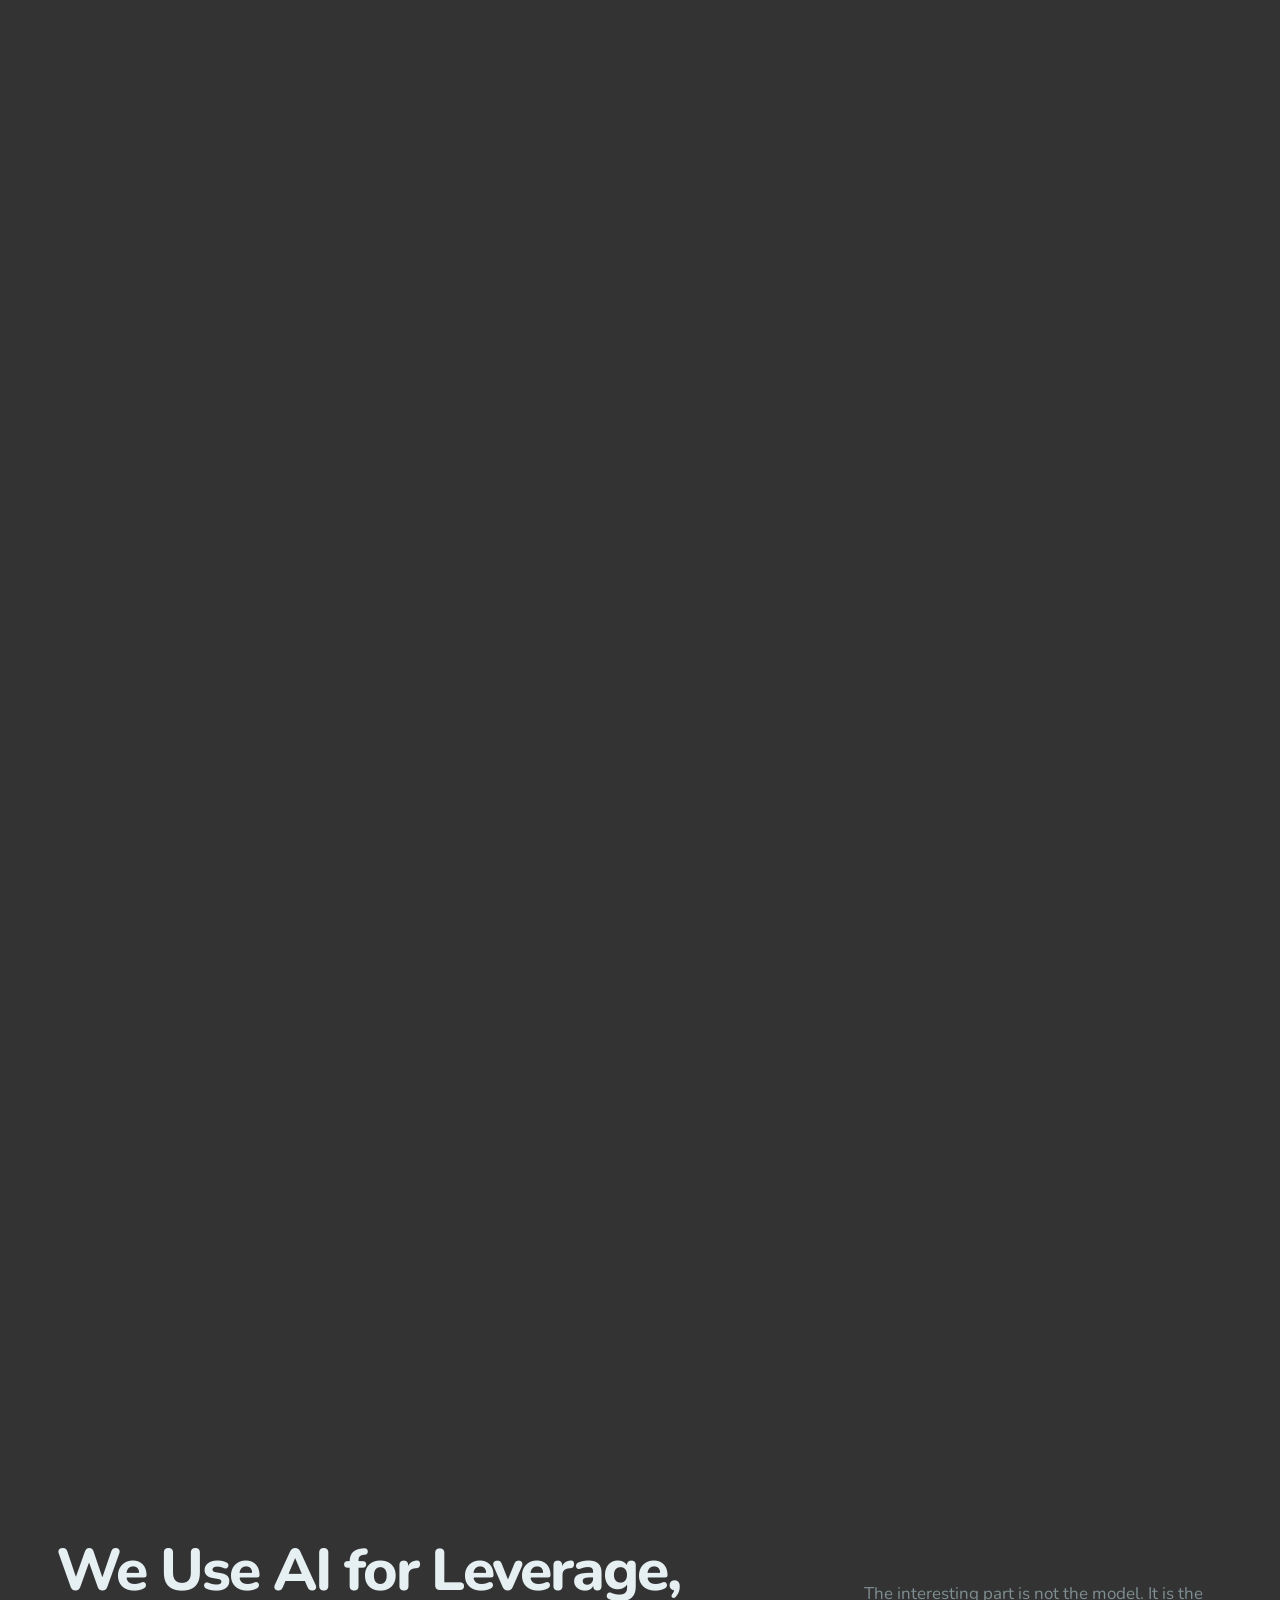
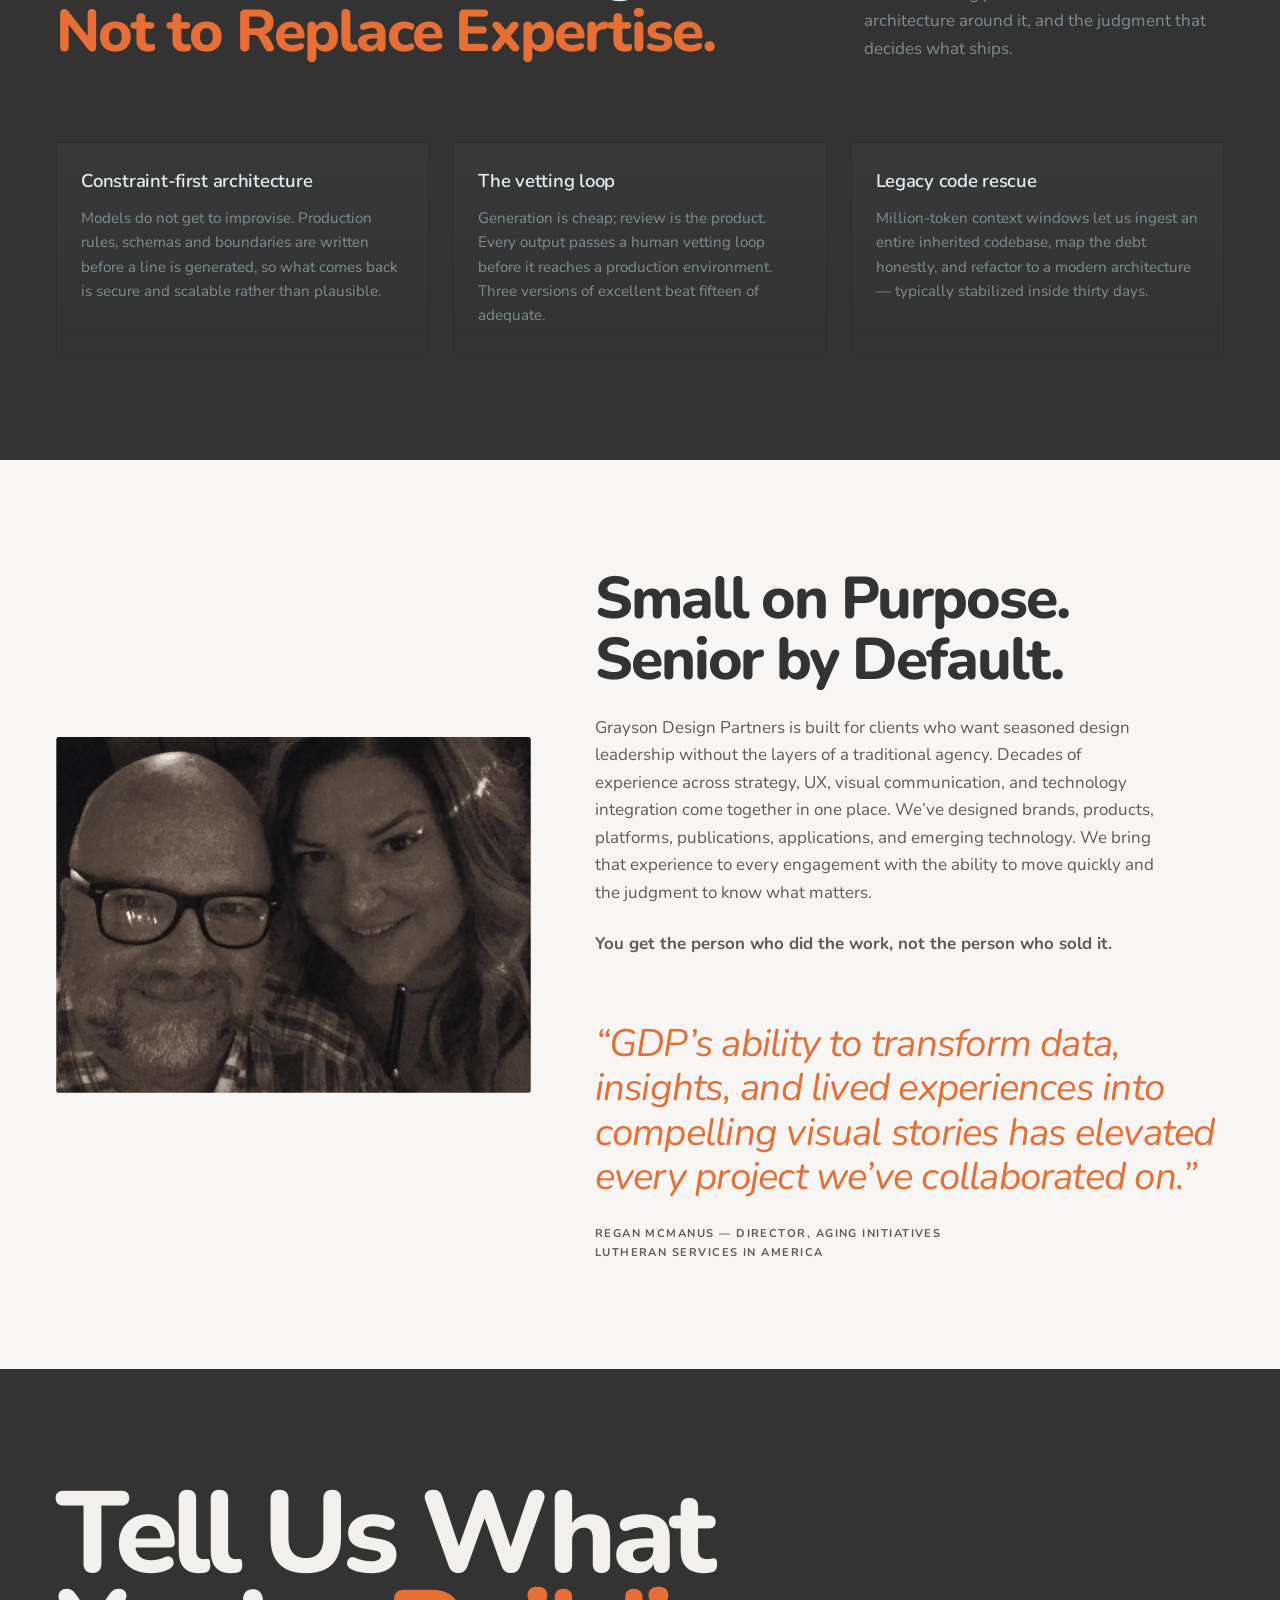
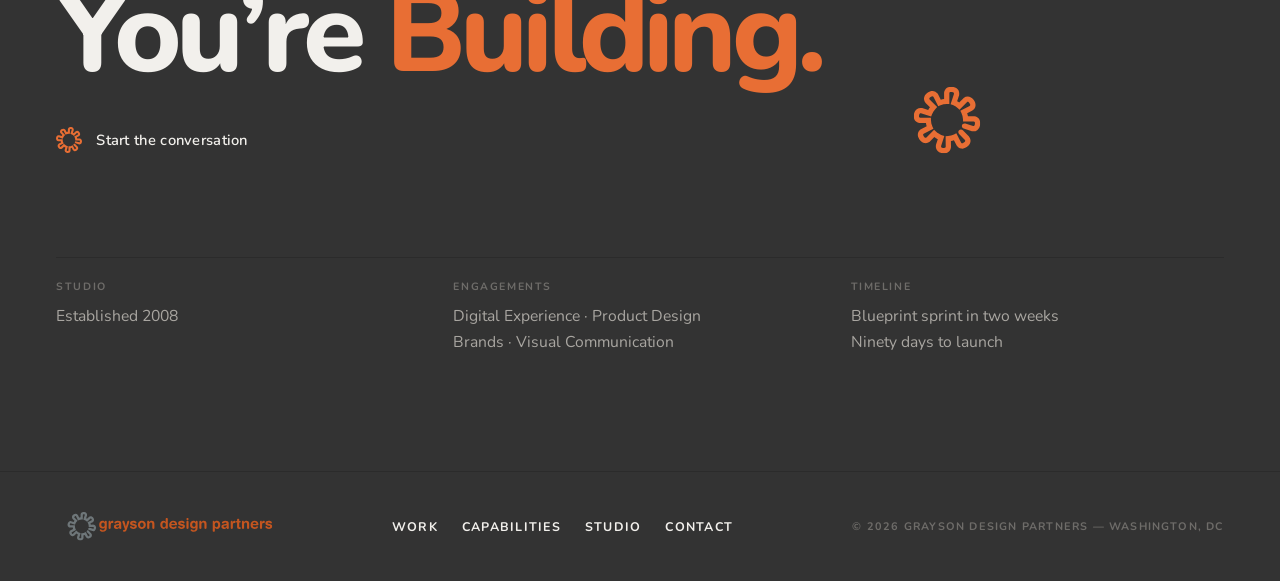
==== commit 5aa56b1e: "Add Heritage Action logo to Brand Development lightbox; bump site.js cache-bust" ====
--- a/index.html
+++ b/index.html
@@ -423,6 +423,6 @@
   <button class="lb__nav lb__nav--next" id="lbNext" type="button" aria-label="Next image"><svg viewBox="0 0 24 24" fill="none" stroke="currentColor" stroke-width="1.6"><path d="M9 4l8 8-8 8"/></svg></button>
 </div>
 
-<script src="js/site.js?v=20260831a" defer></script>
+<script src="js/site.js?v=20260831b" defer></script>
 </body>
 </html>
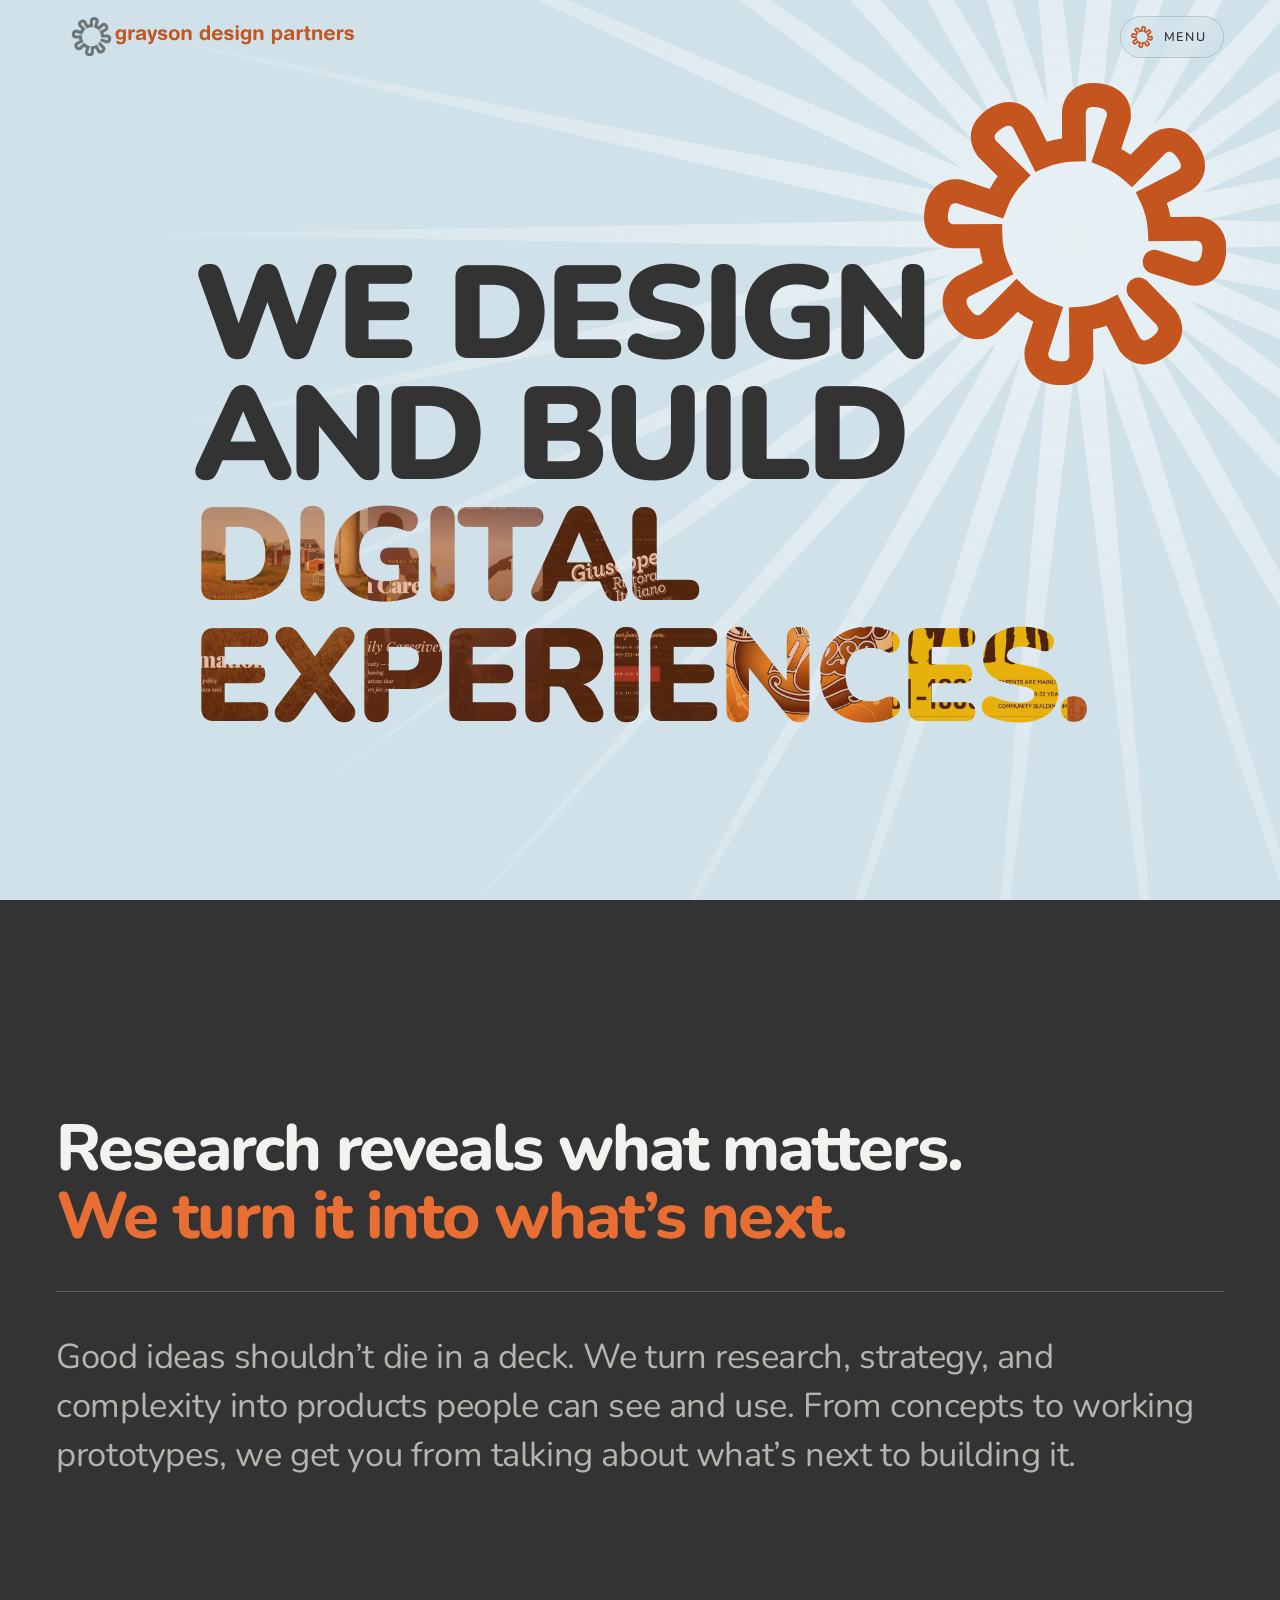
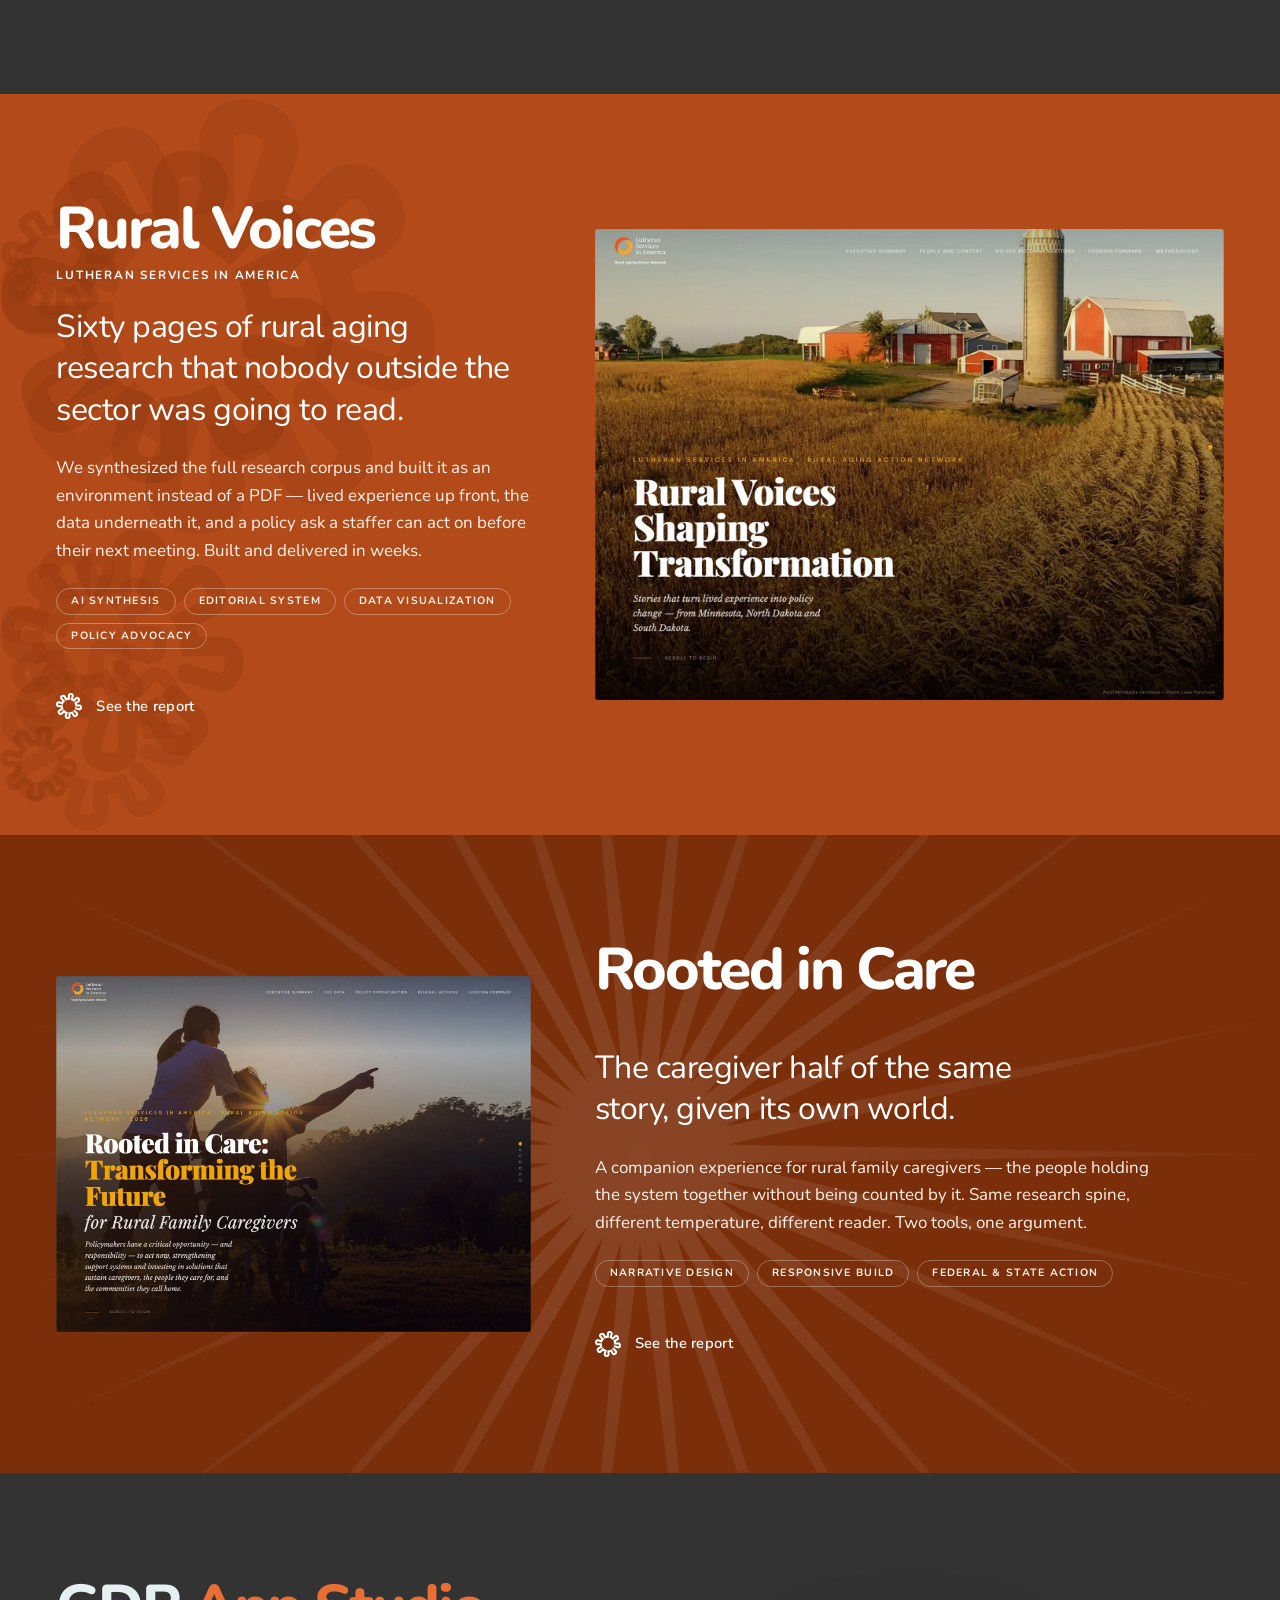
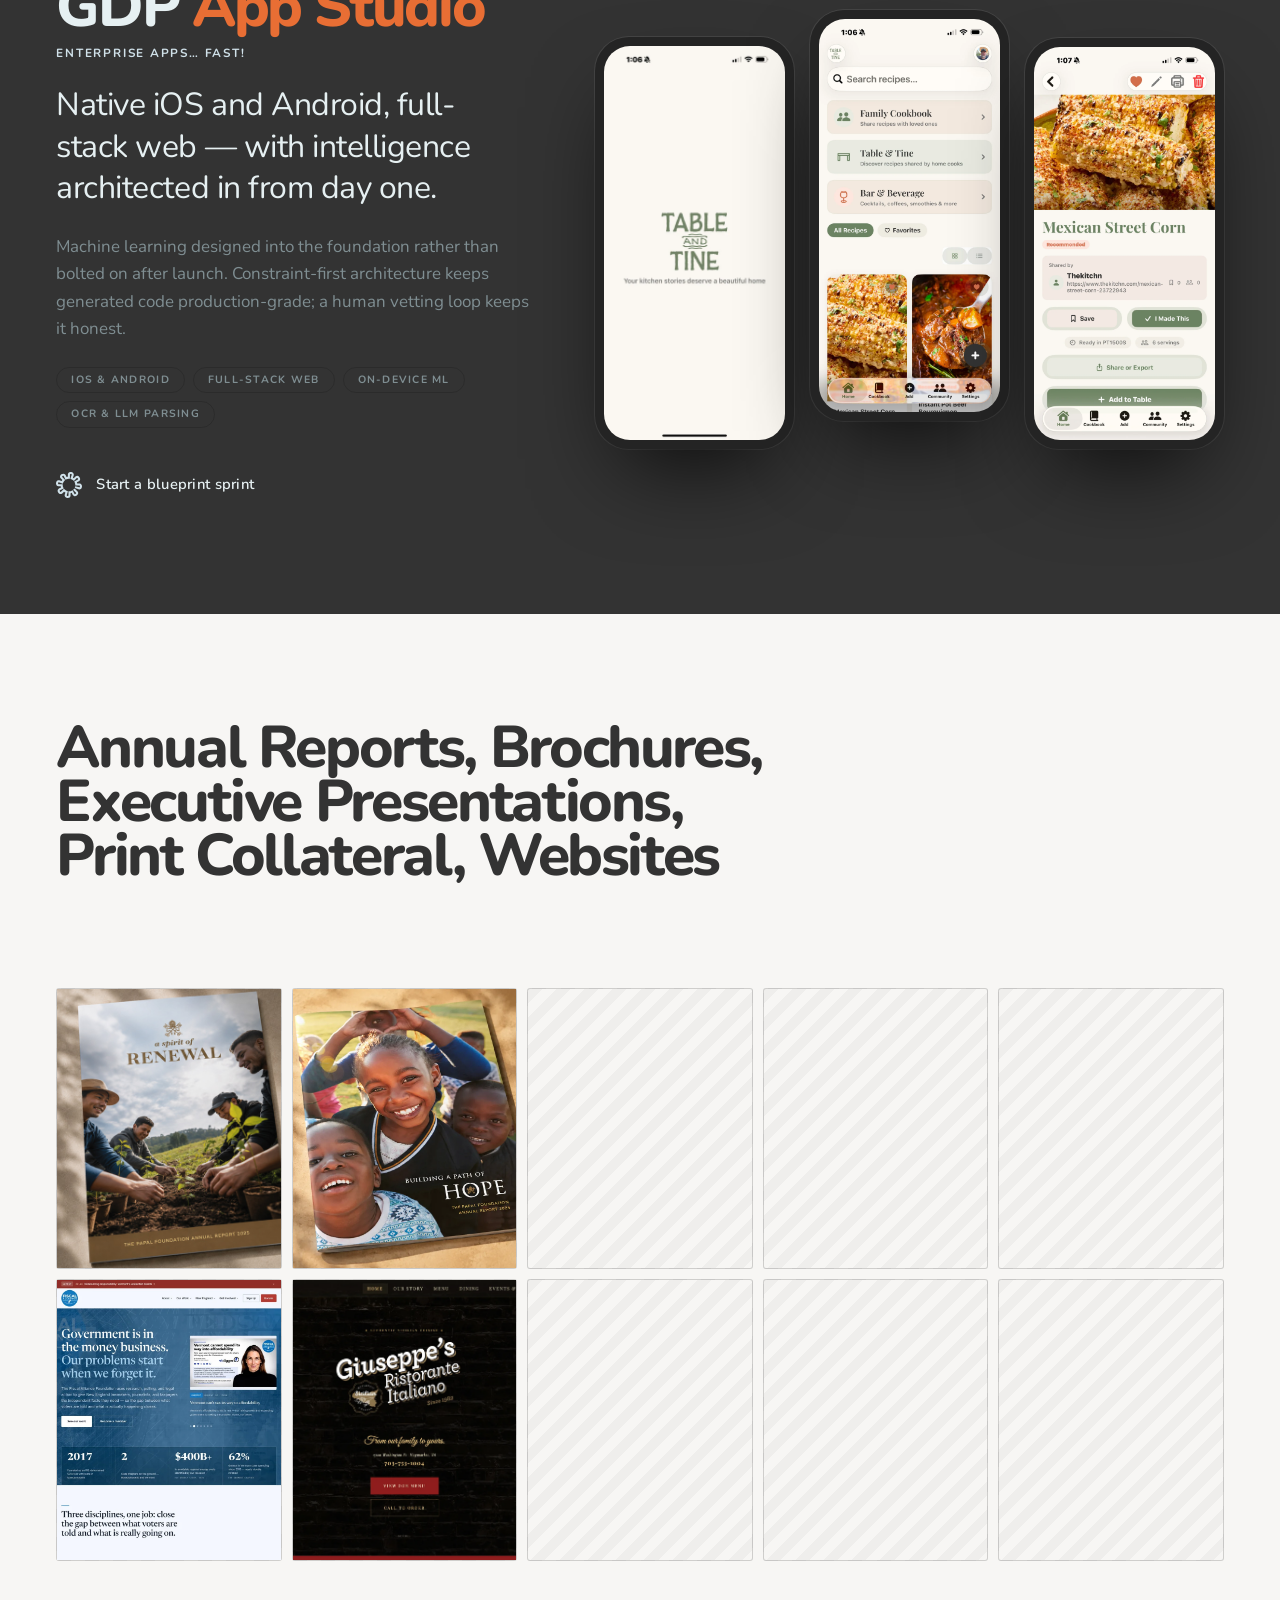
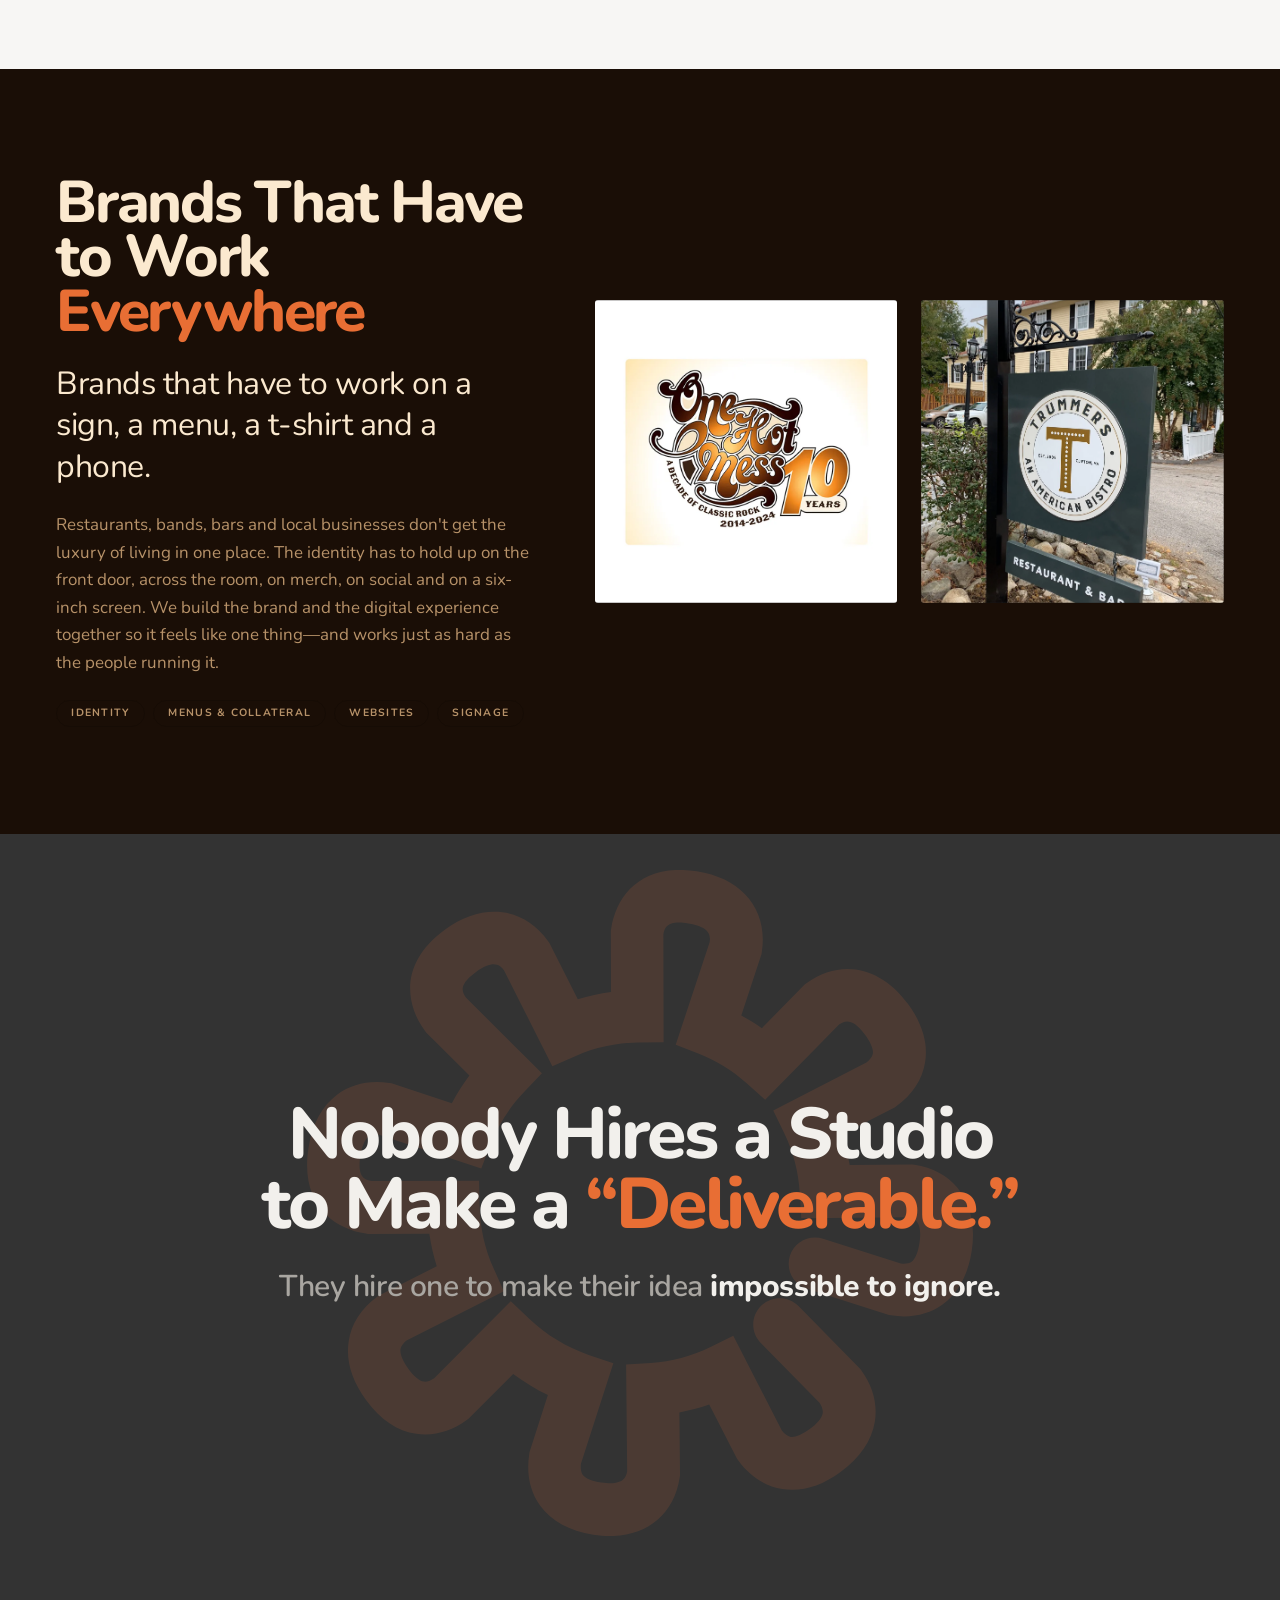
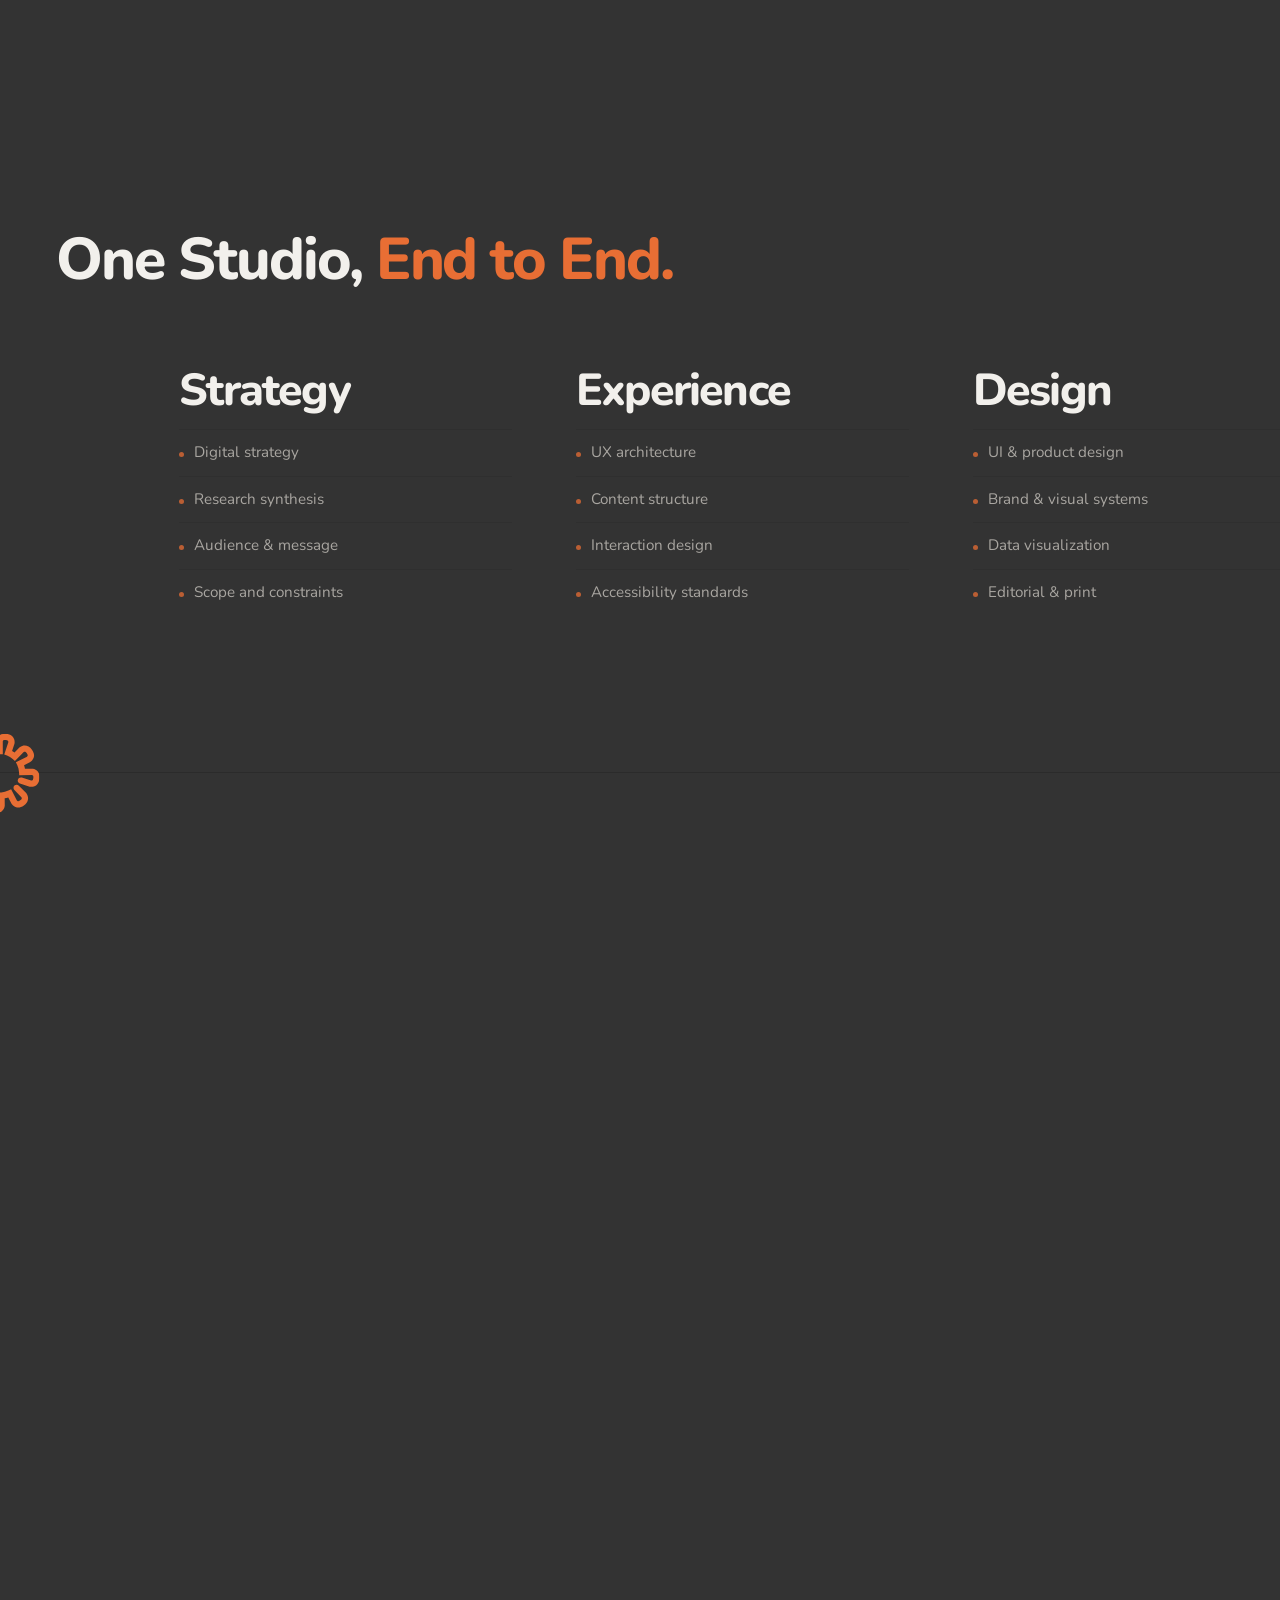
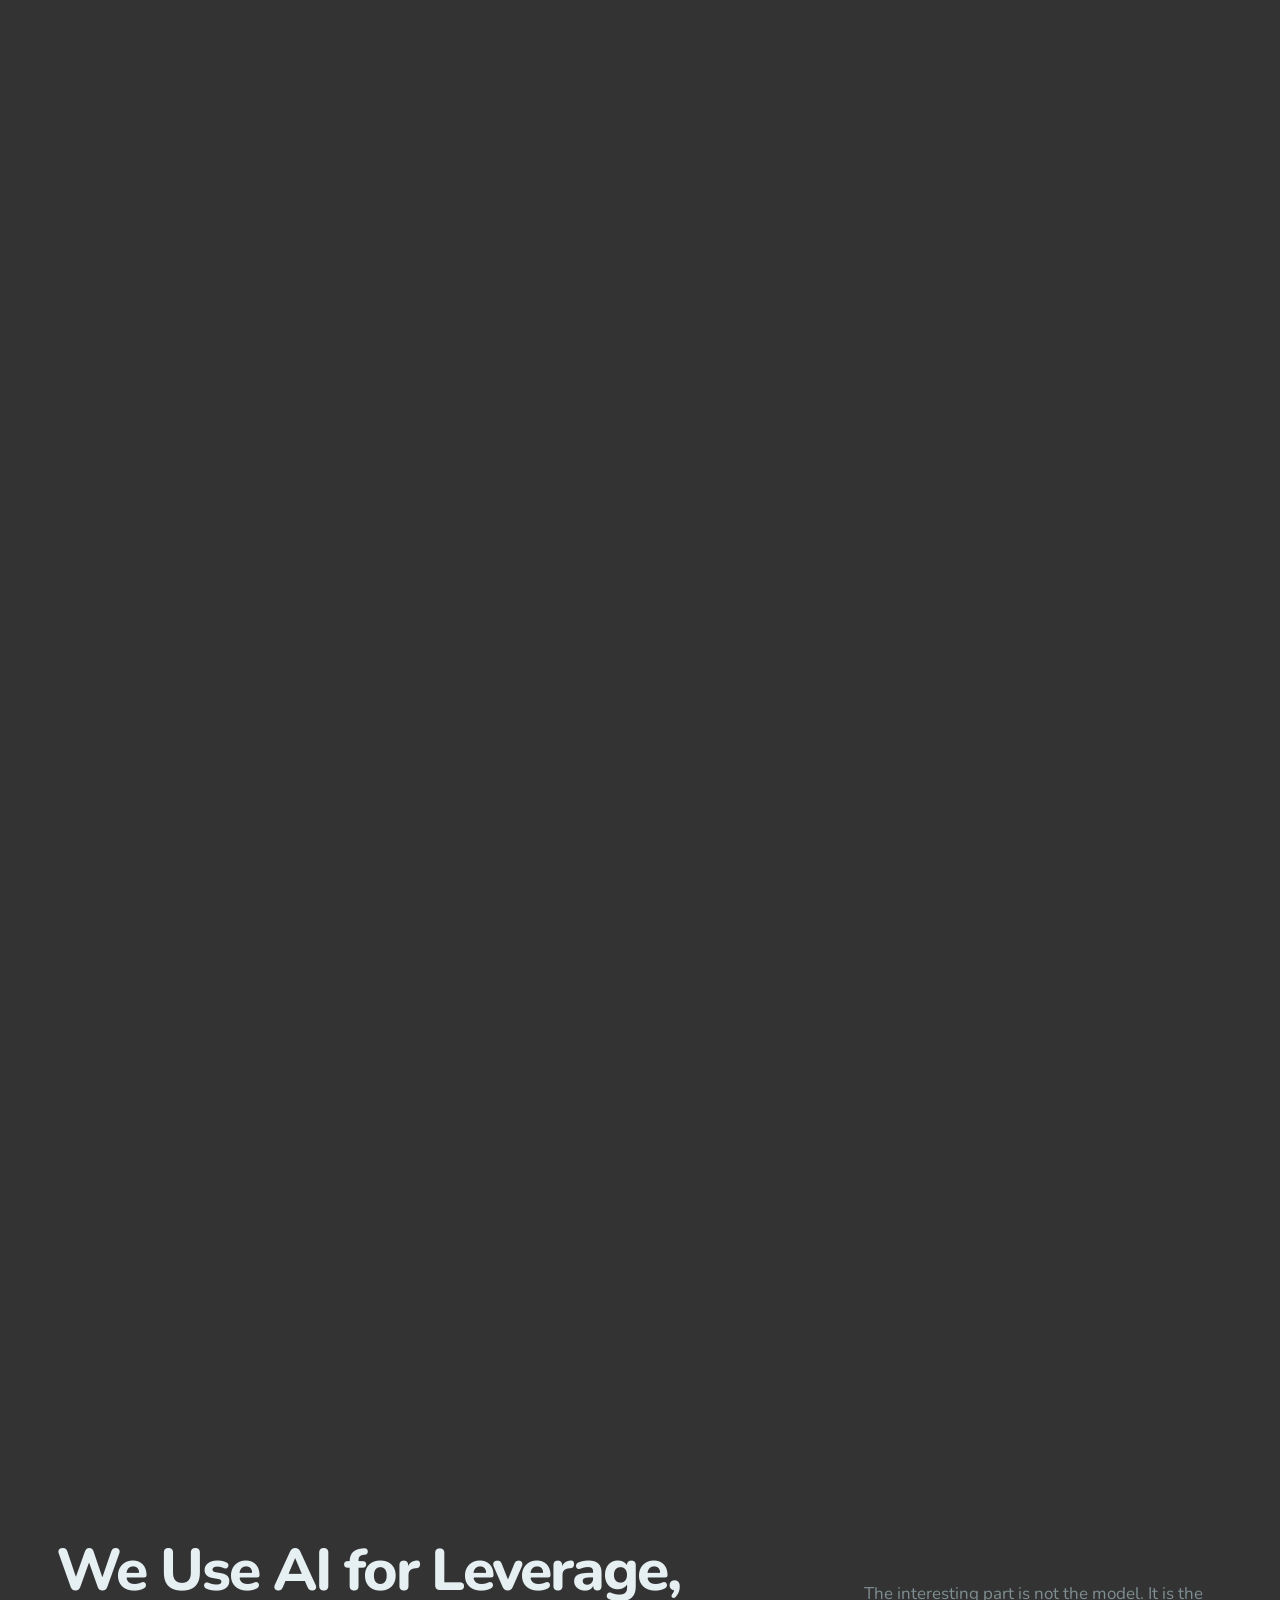
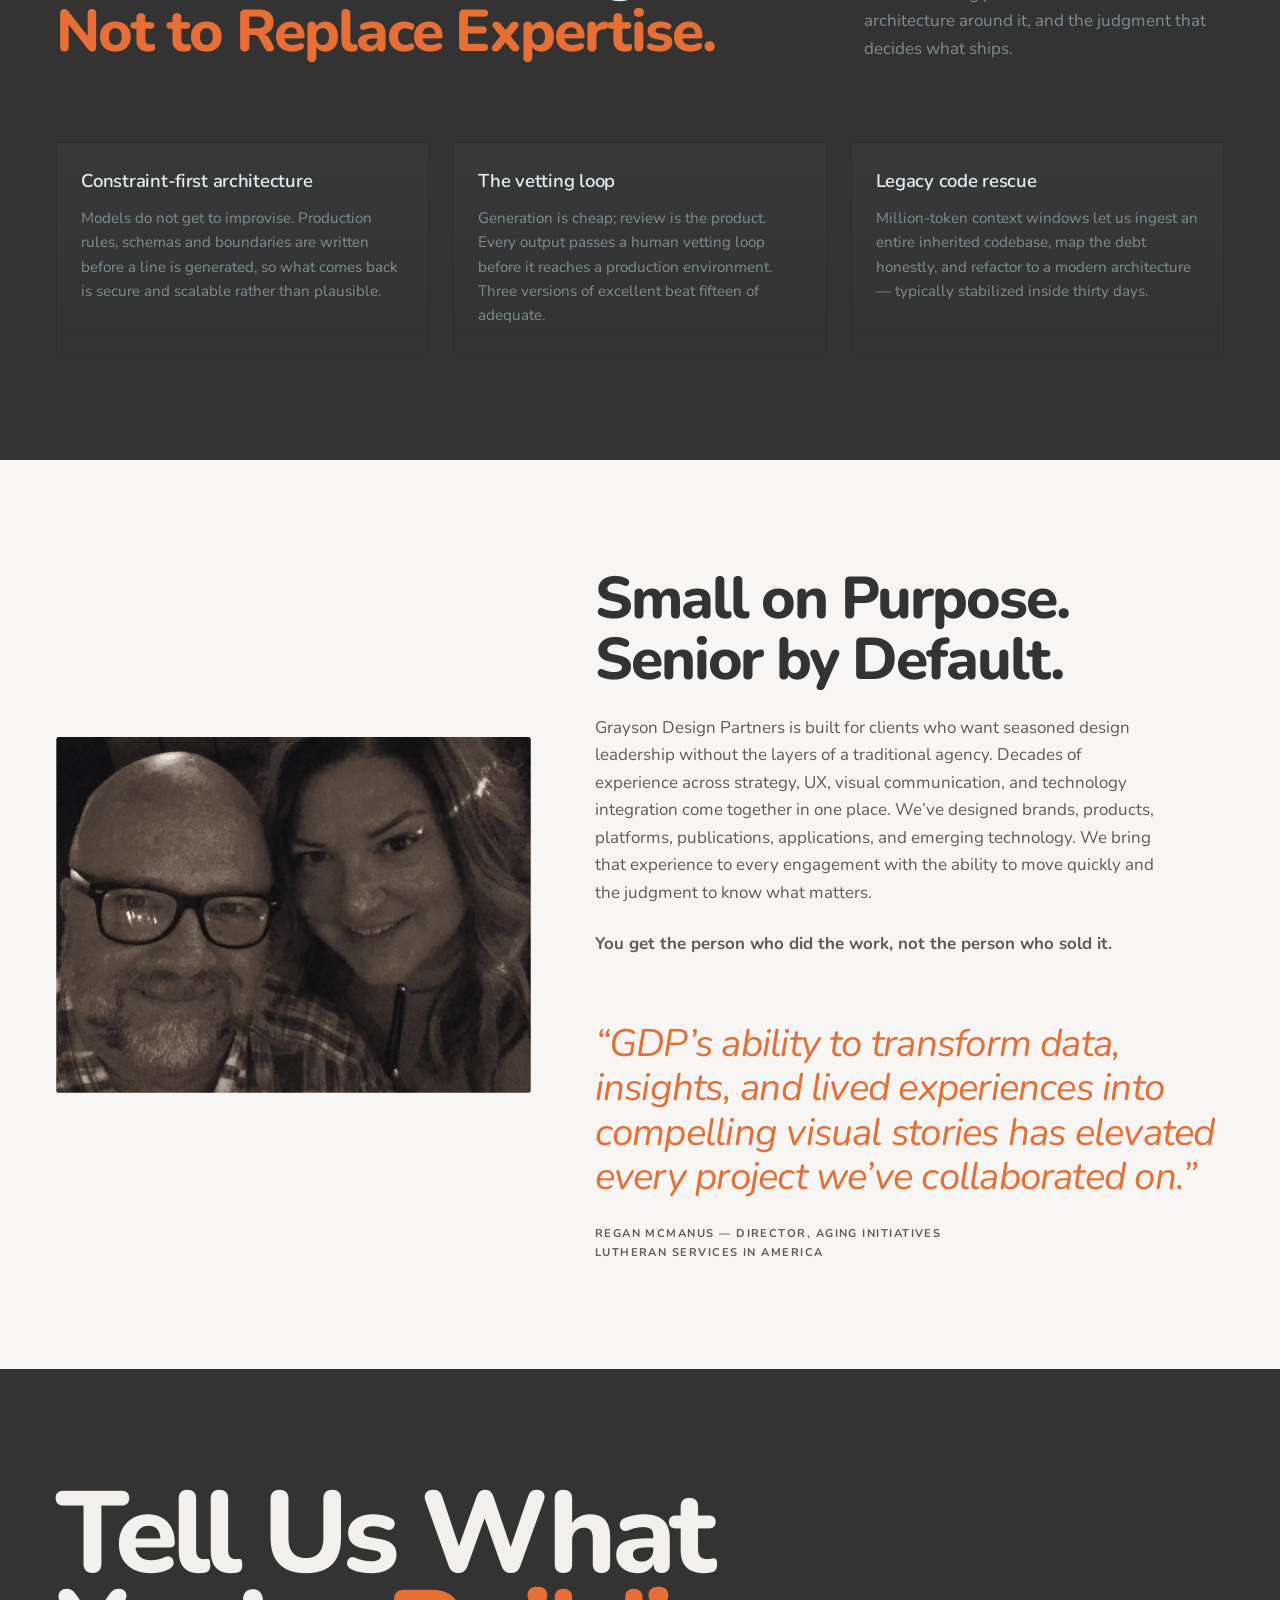
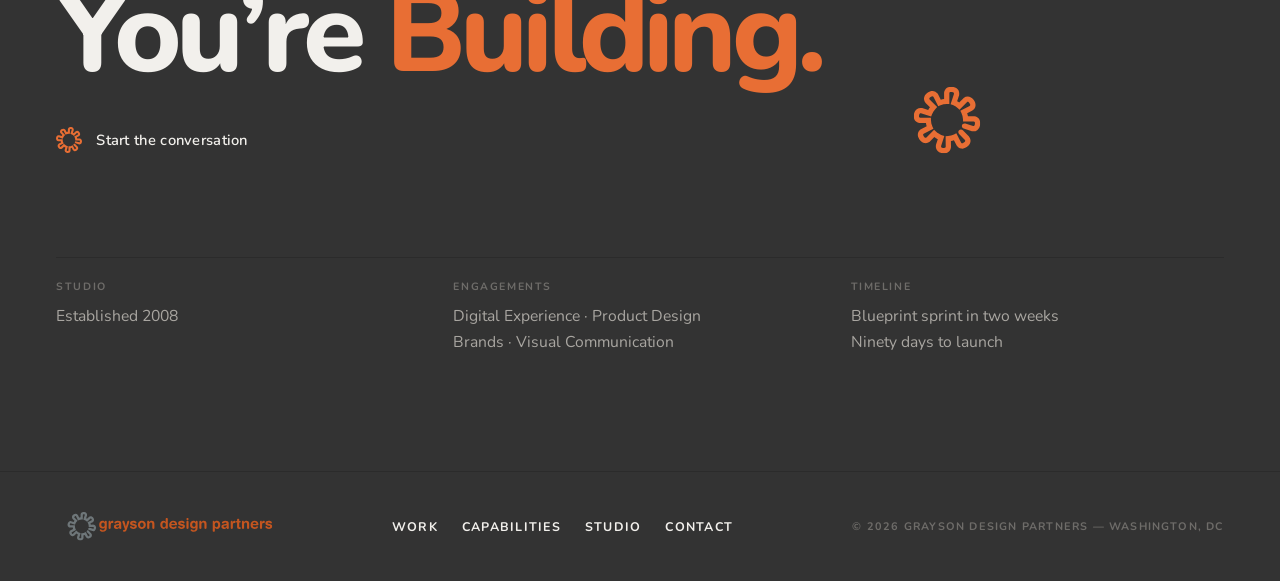
==== commit c2c1d387: "Add Trummer's Jailbird Hot Chicken logos (lockup + badge) to Brand Development lightbox" ====
--- a/index.html
+++ b/index.html
@@ -423,6 +423,6 @@
   <button class="lb__nav lb__nav--next" id="lbNext" type="button" aria-label="Next image"><svg viewBox="0 0 24 24" fill="none" stroke="currentColor" stroke-width="1.6"><path d="M9 4l8 8-8 8"/></svg></button>
 </div>
 
-<script src="js/site.js?v=20260831b" defer></script>
+<script src="js/site.js?v=20260831c" defer></script>
 </body>
 </html>
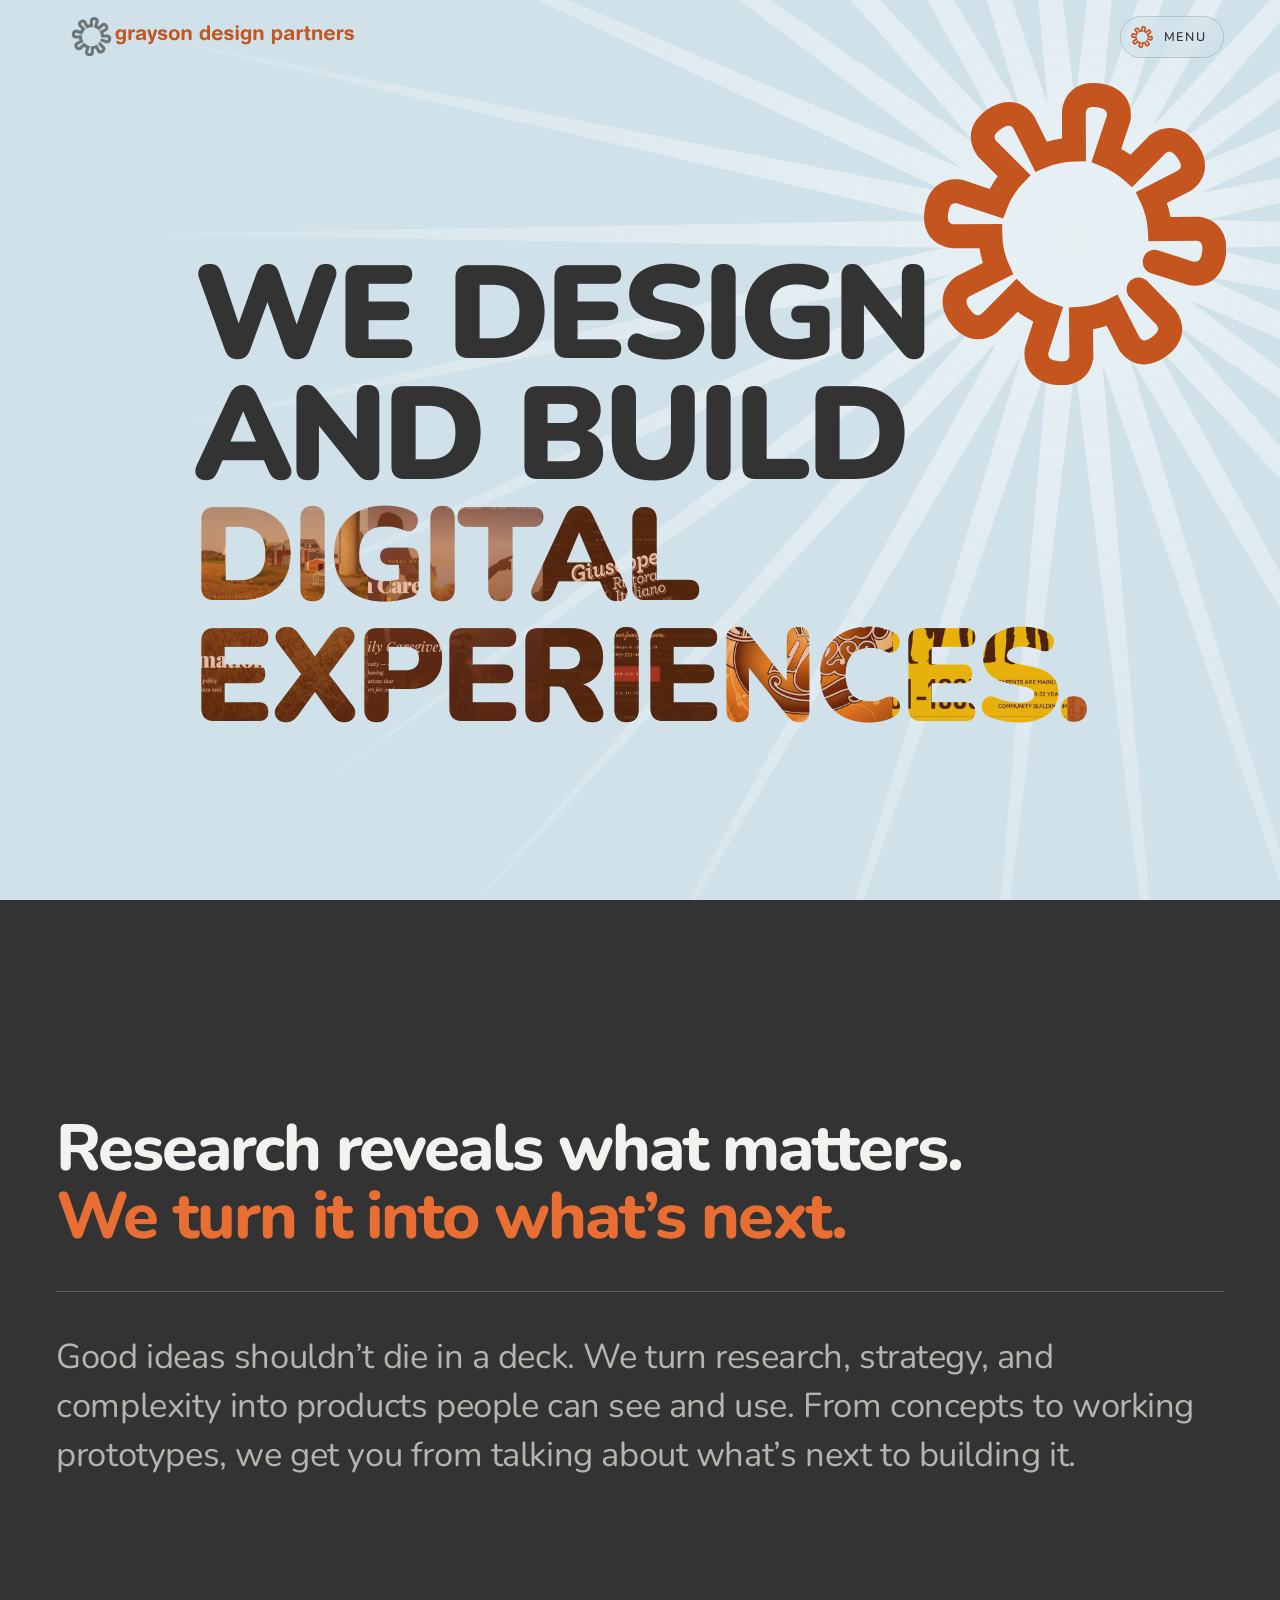
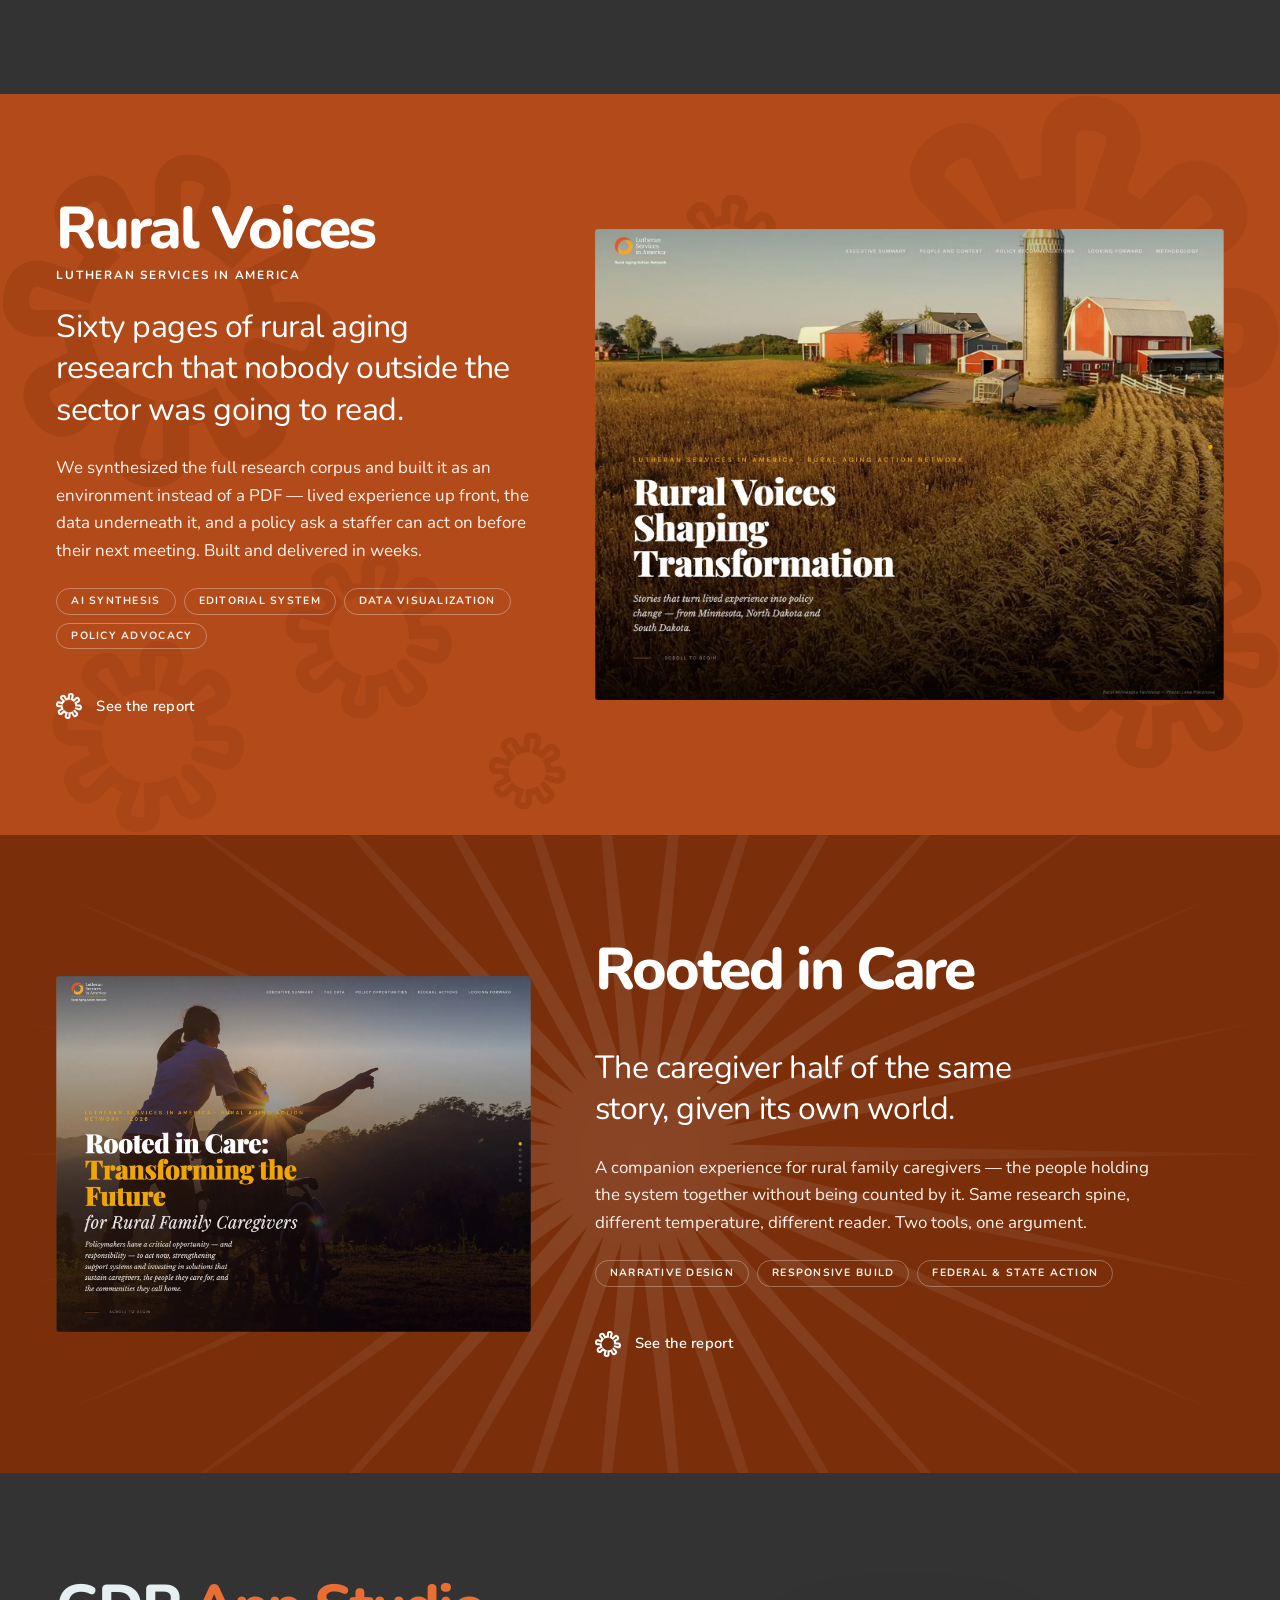
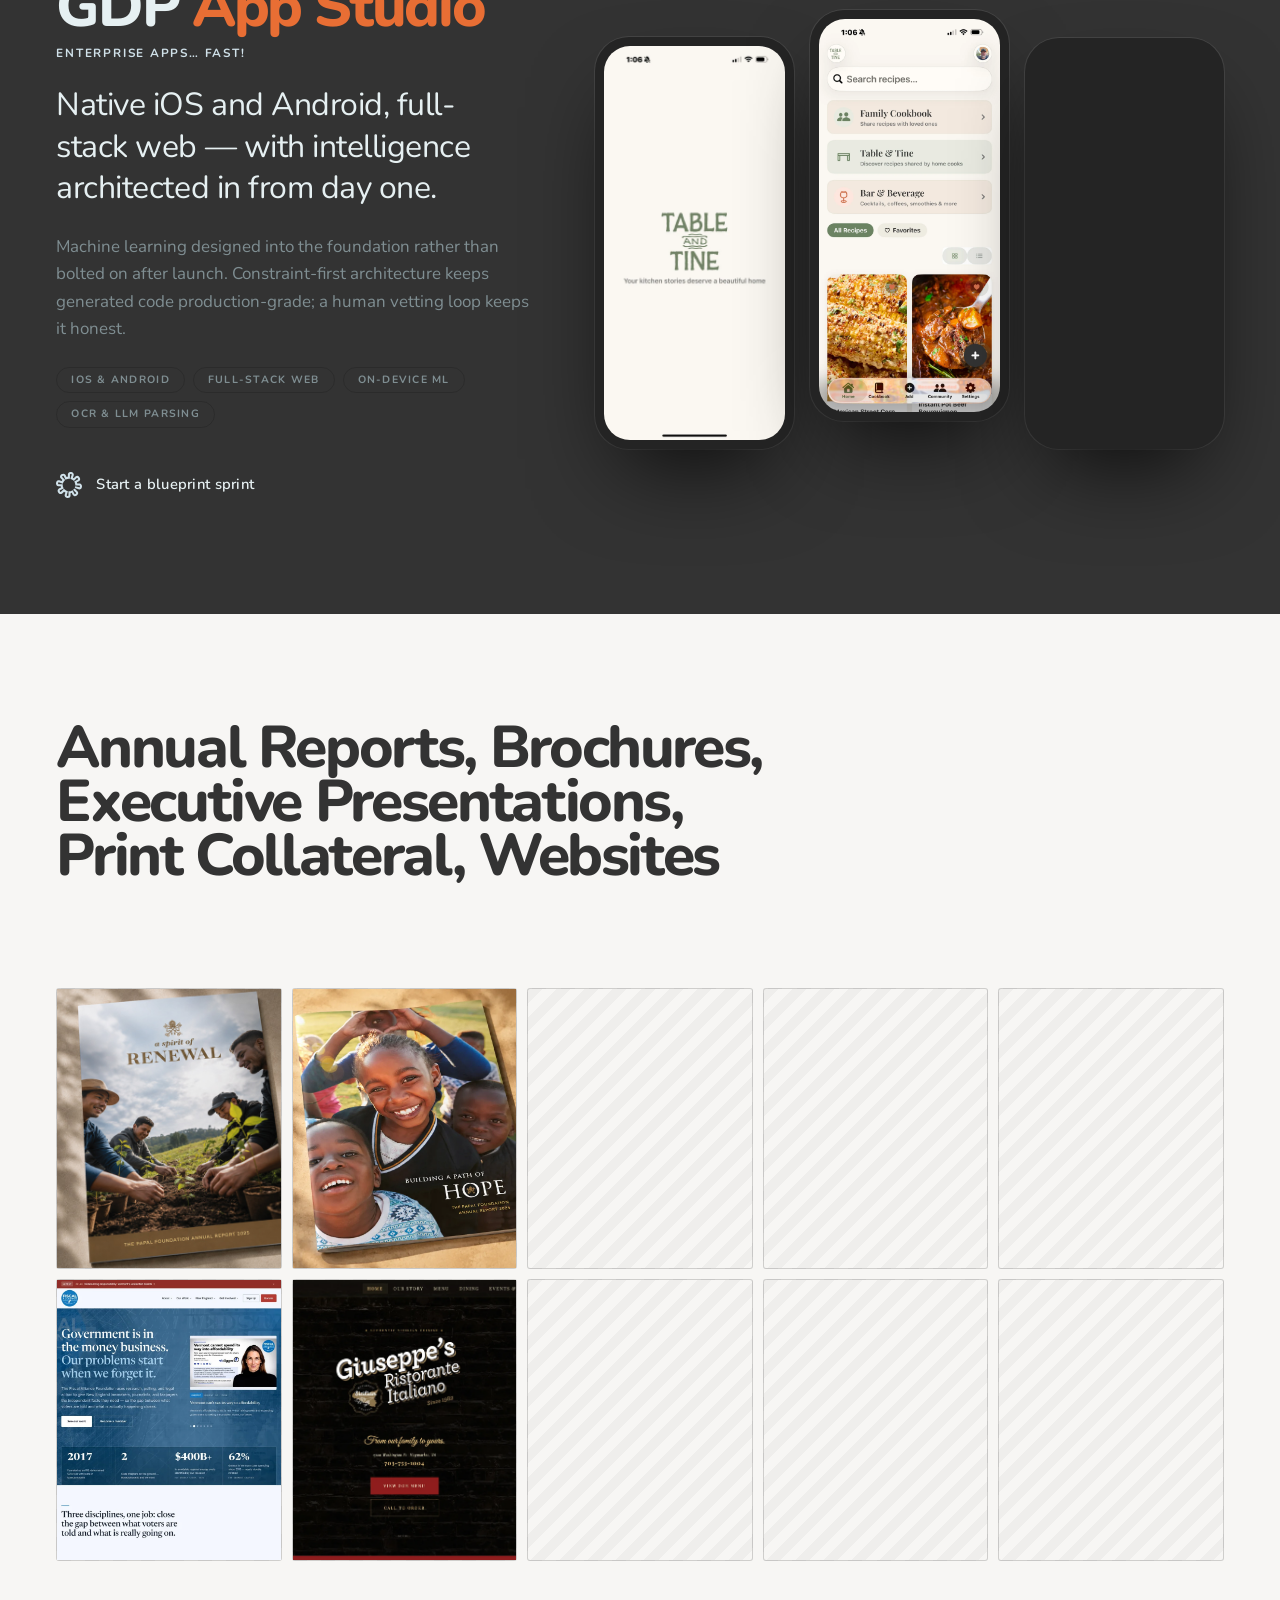
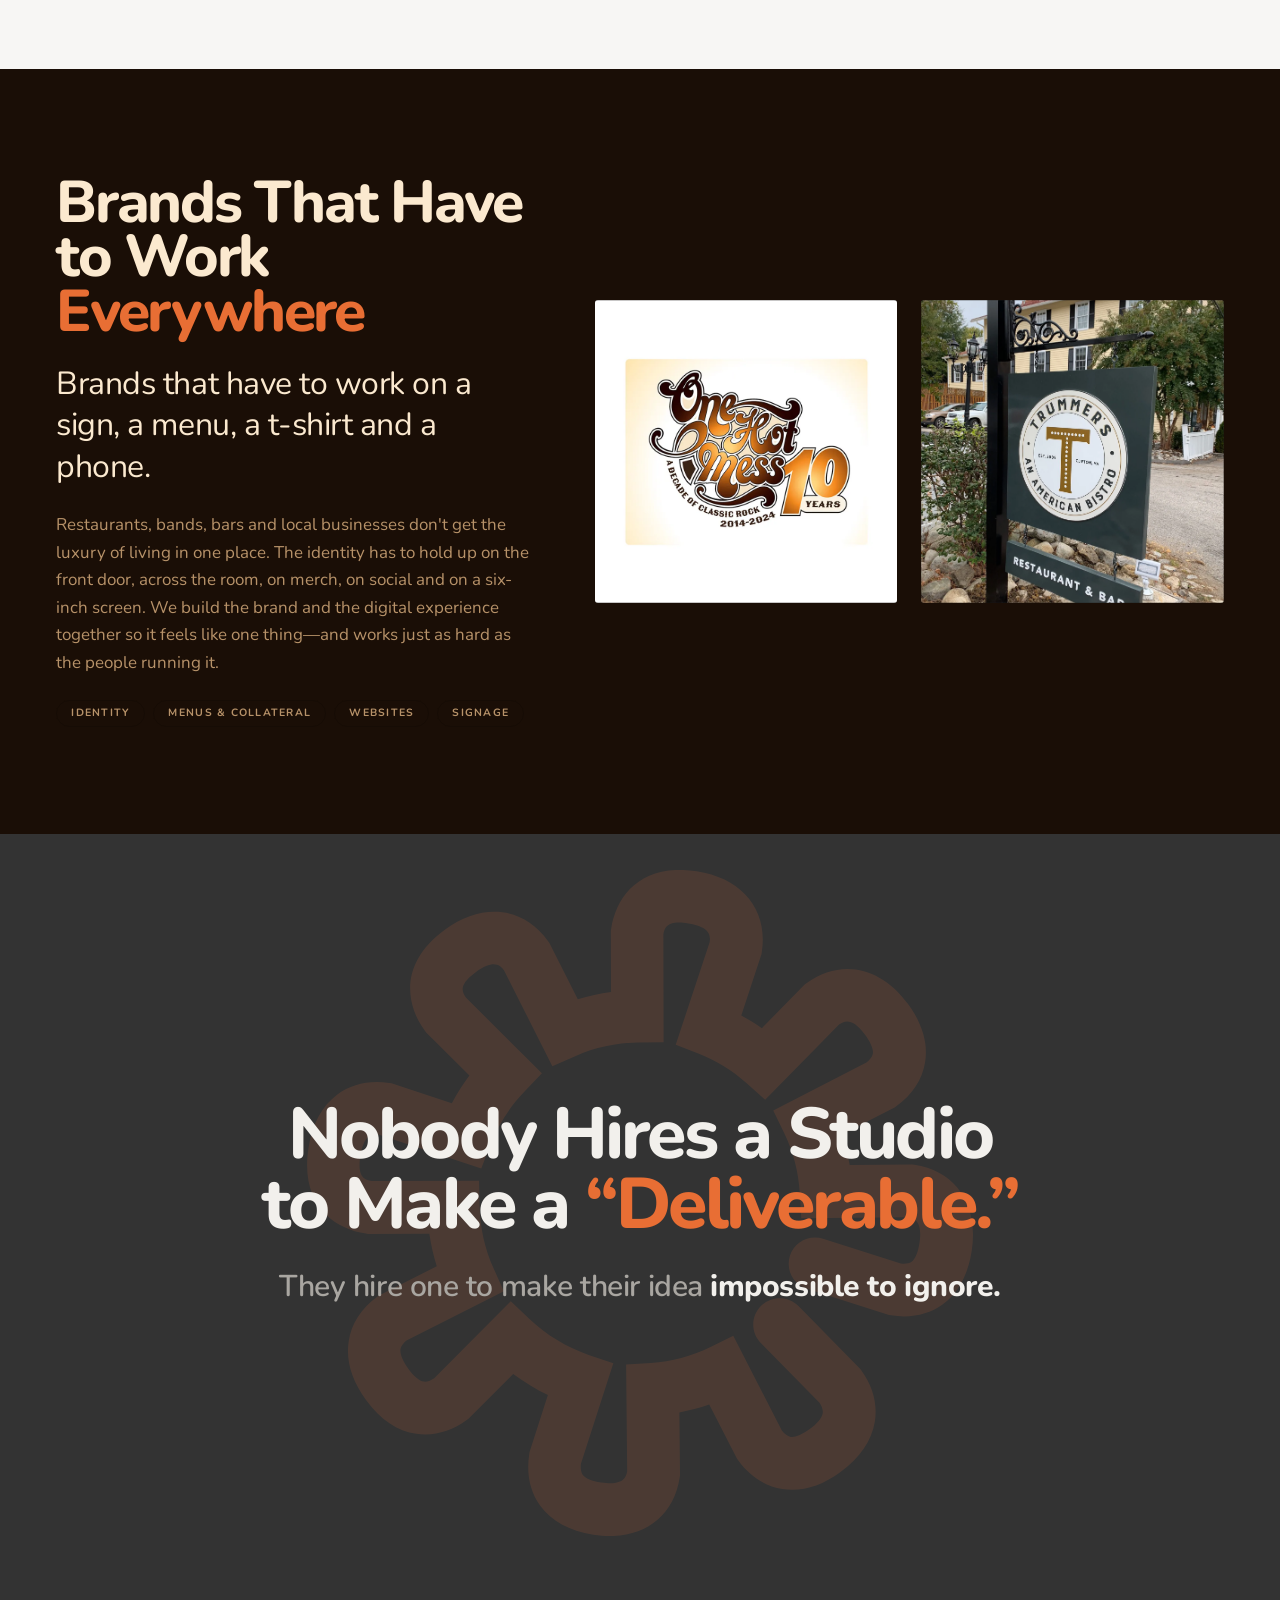
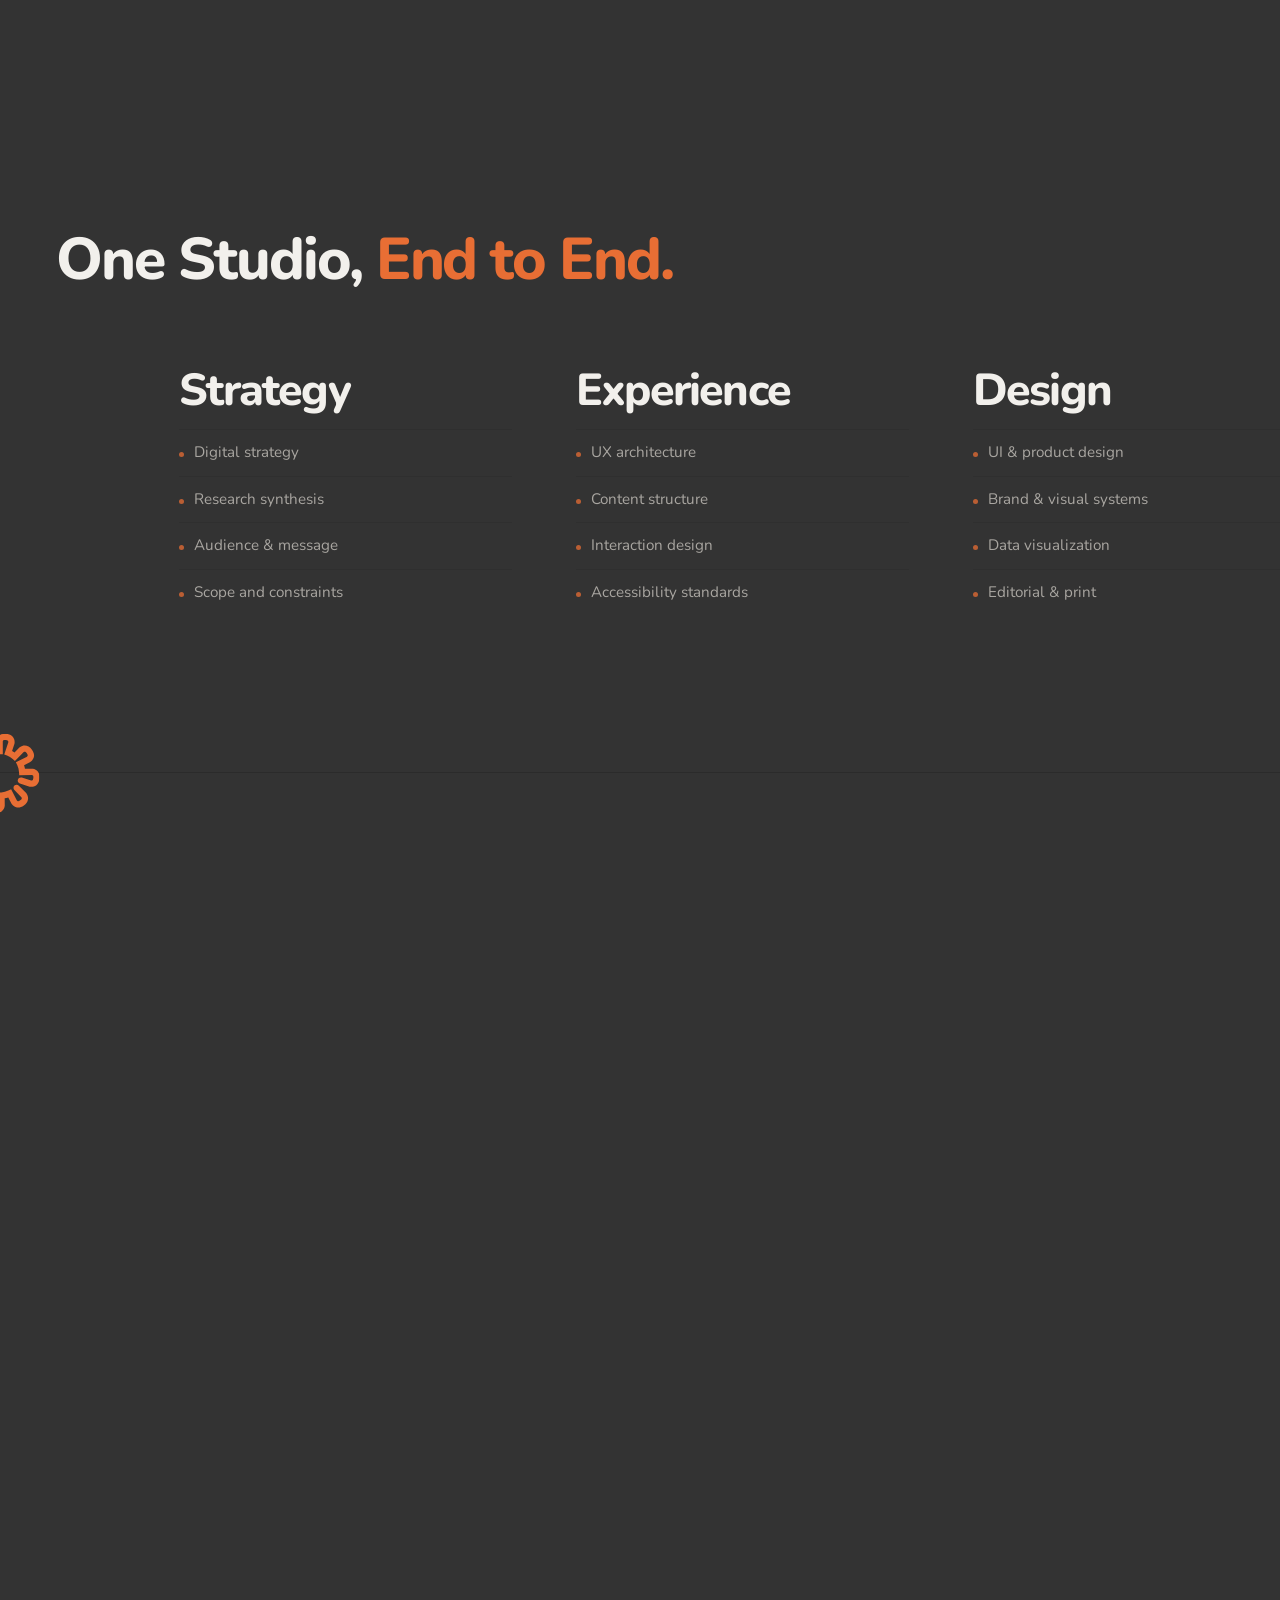
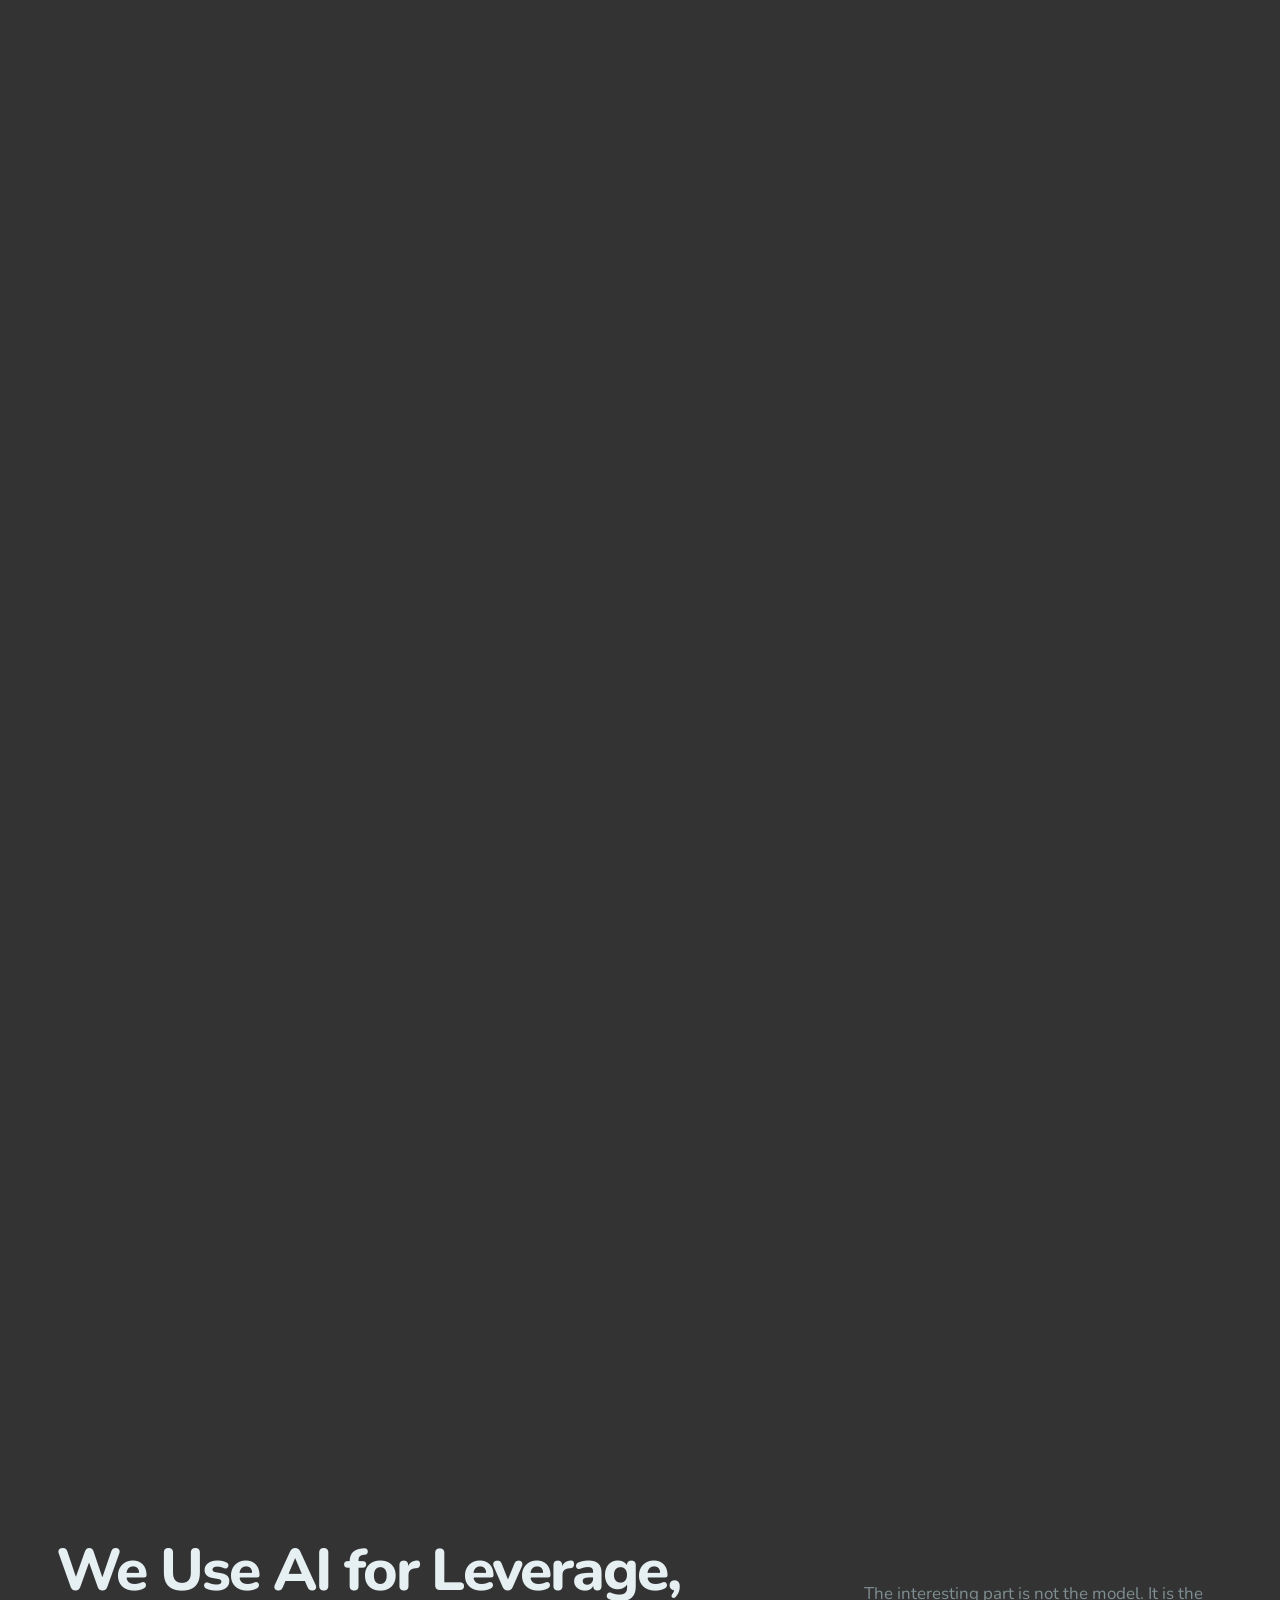
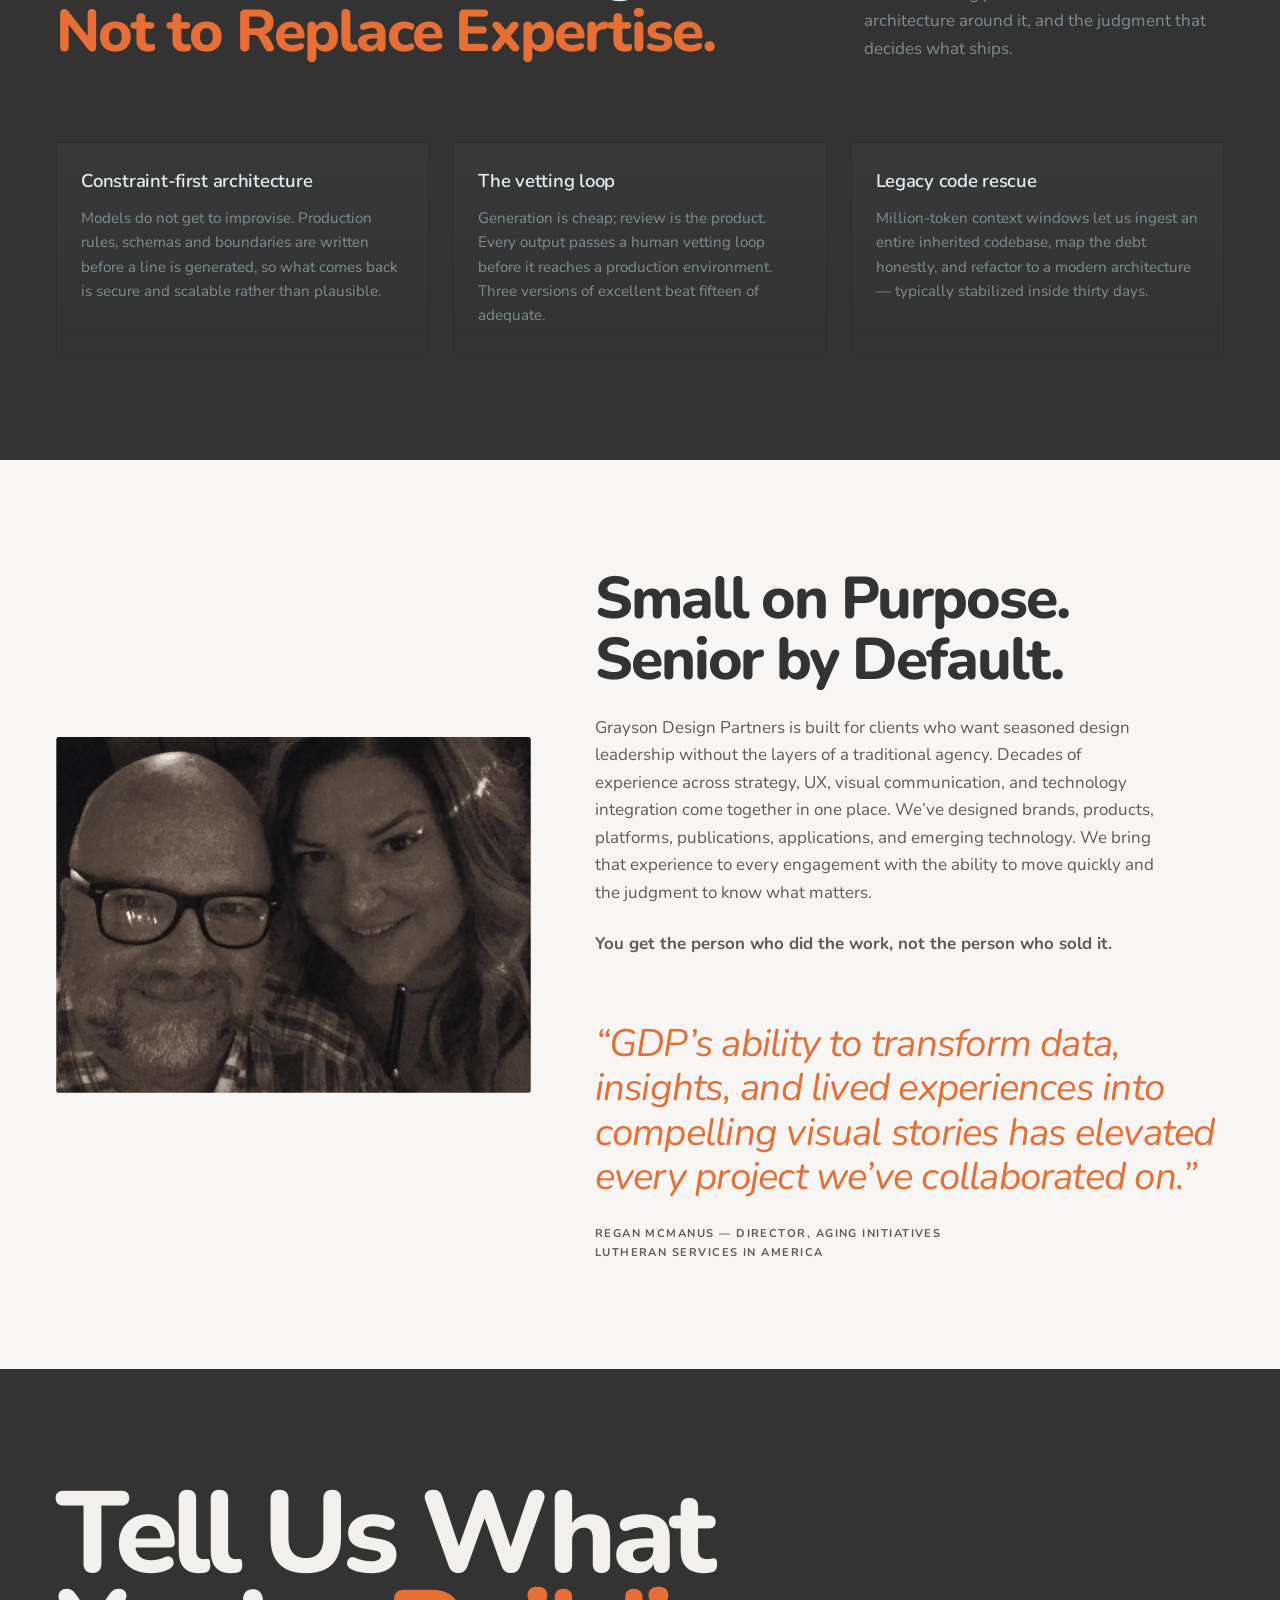
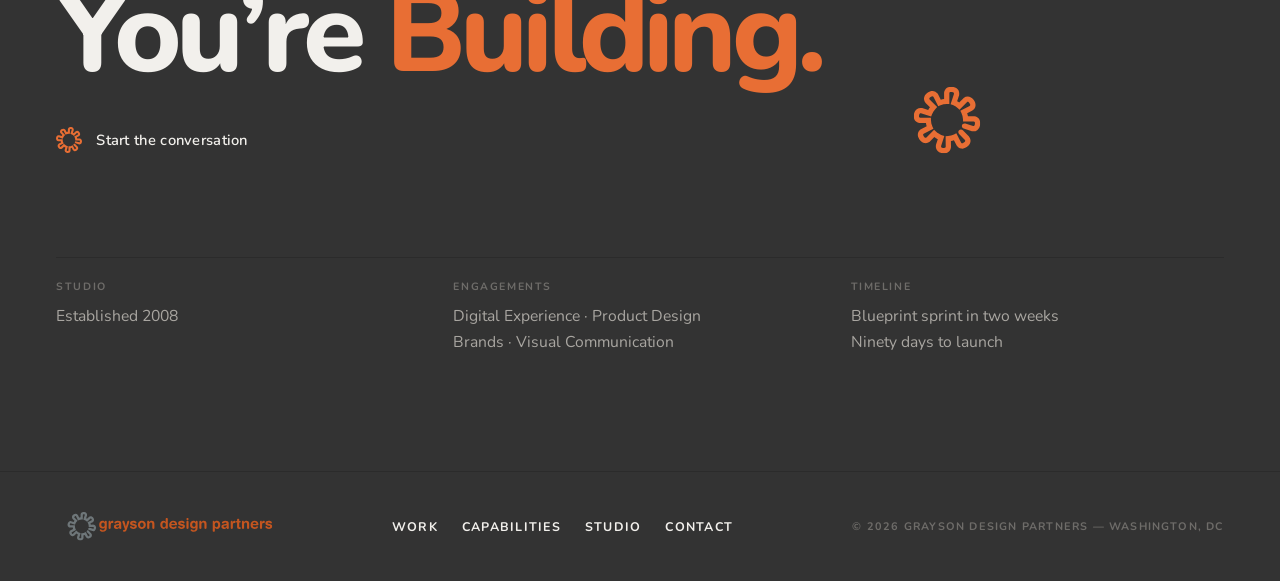
==== commit 207b408a: "Add Epiphany Association, Chocolate Moose, and Trik Arc logos to Brand Development lightbox" ====
--- a/index.html
+++ b/index.html
@@ -423,6 +423,6 @@
   <button class="lb__nav lb__nav--next" id="lbNext" type="button" aria-label="Next image"><svg viewBox="0 0 24 24" fill="none" stroke="currentColor" stroke-width="1.6"><path d="M9 4l8 8-8 8"/></svg></button>
 </div>
 
-<script src="js/site.js?v=20260831c" defer></script>
+<script src="js/site.js?v=20260831d" defer></script>
 </body>
 </html>
